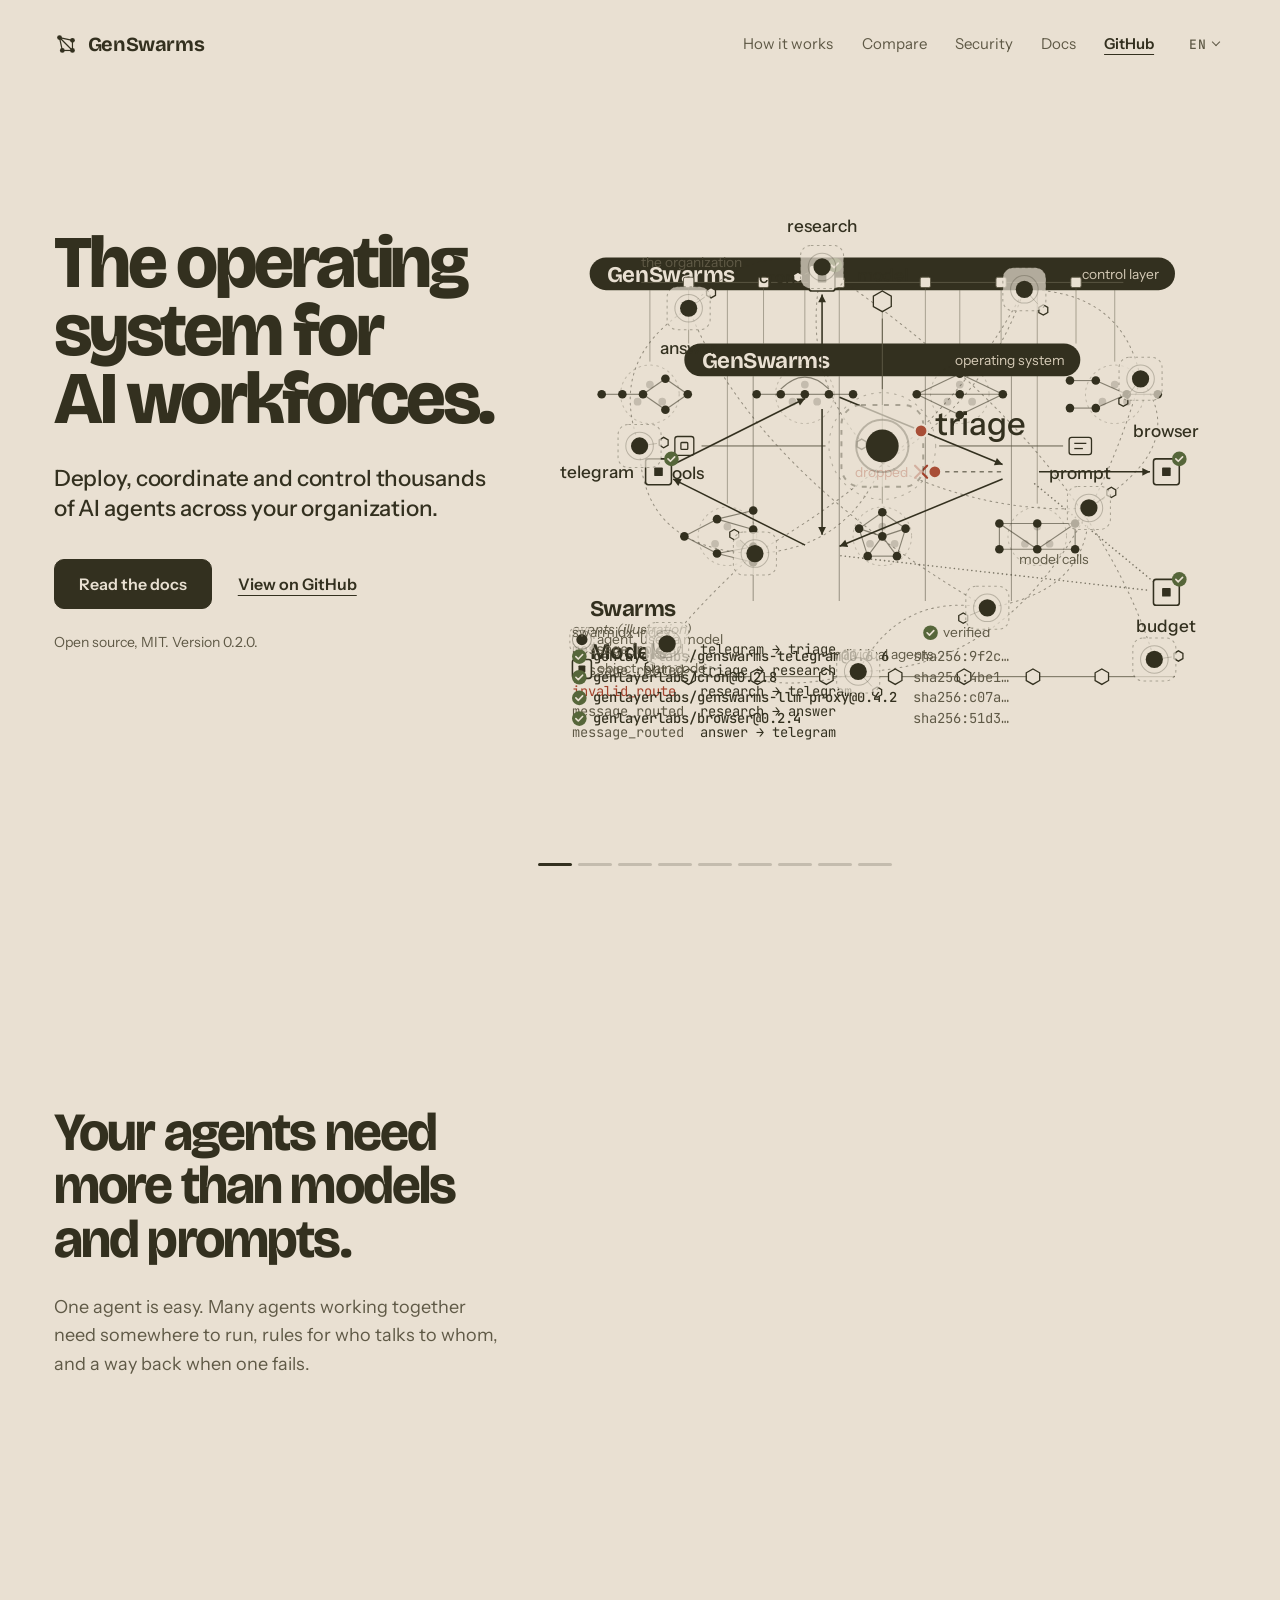
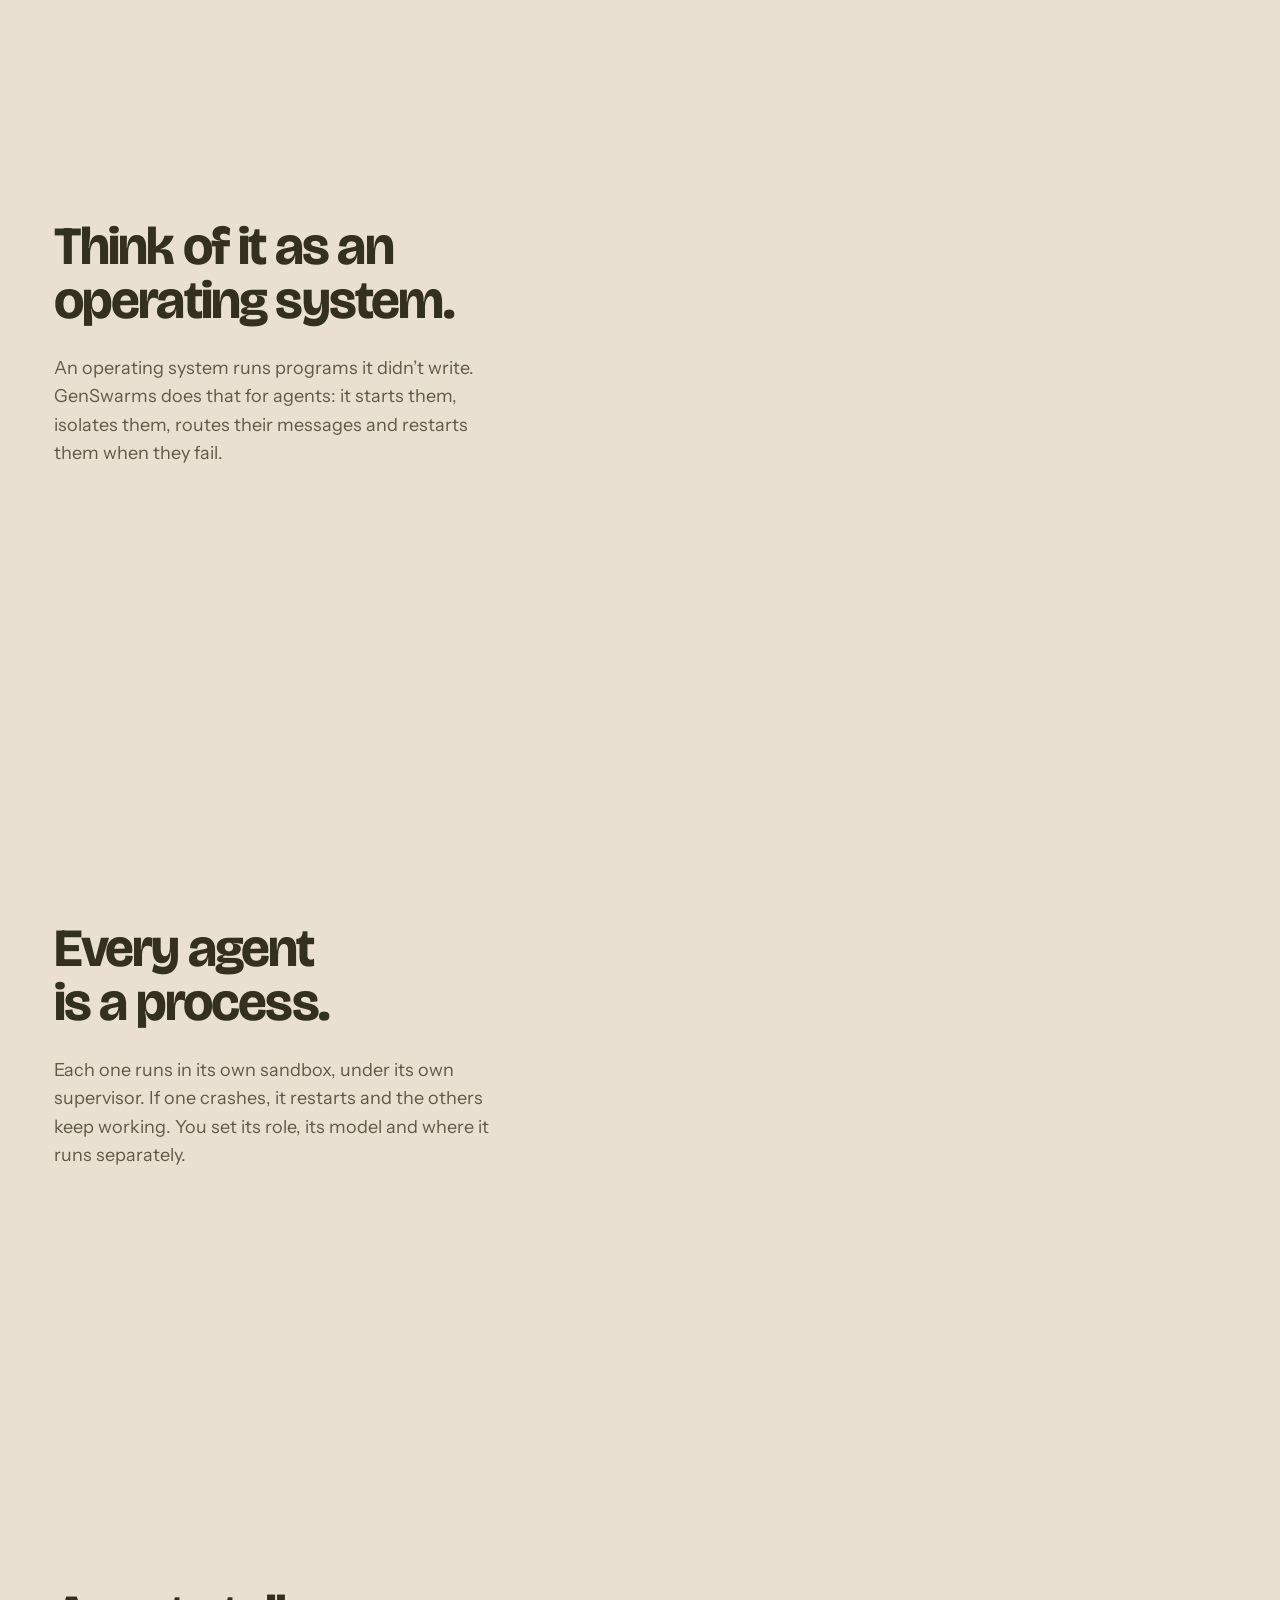
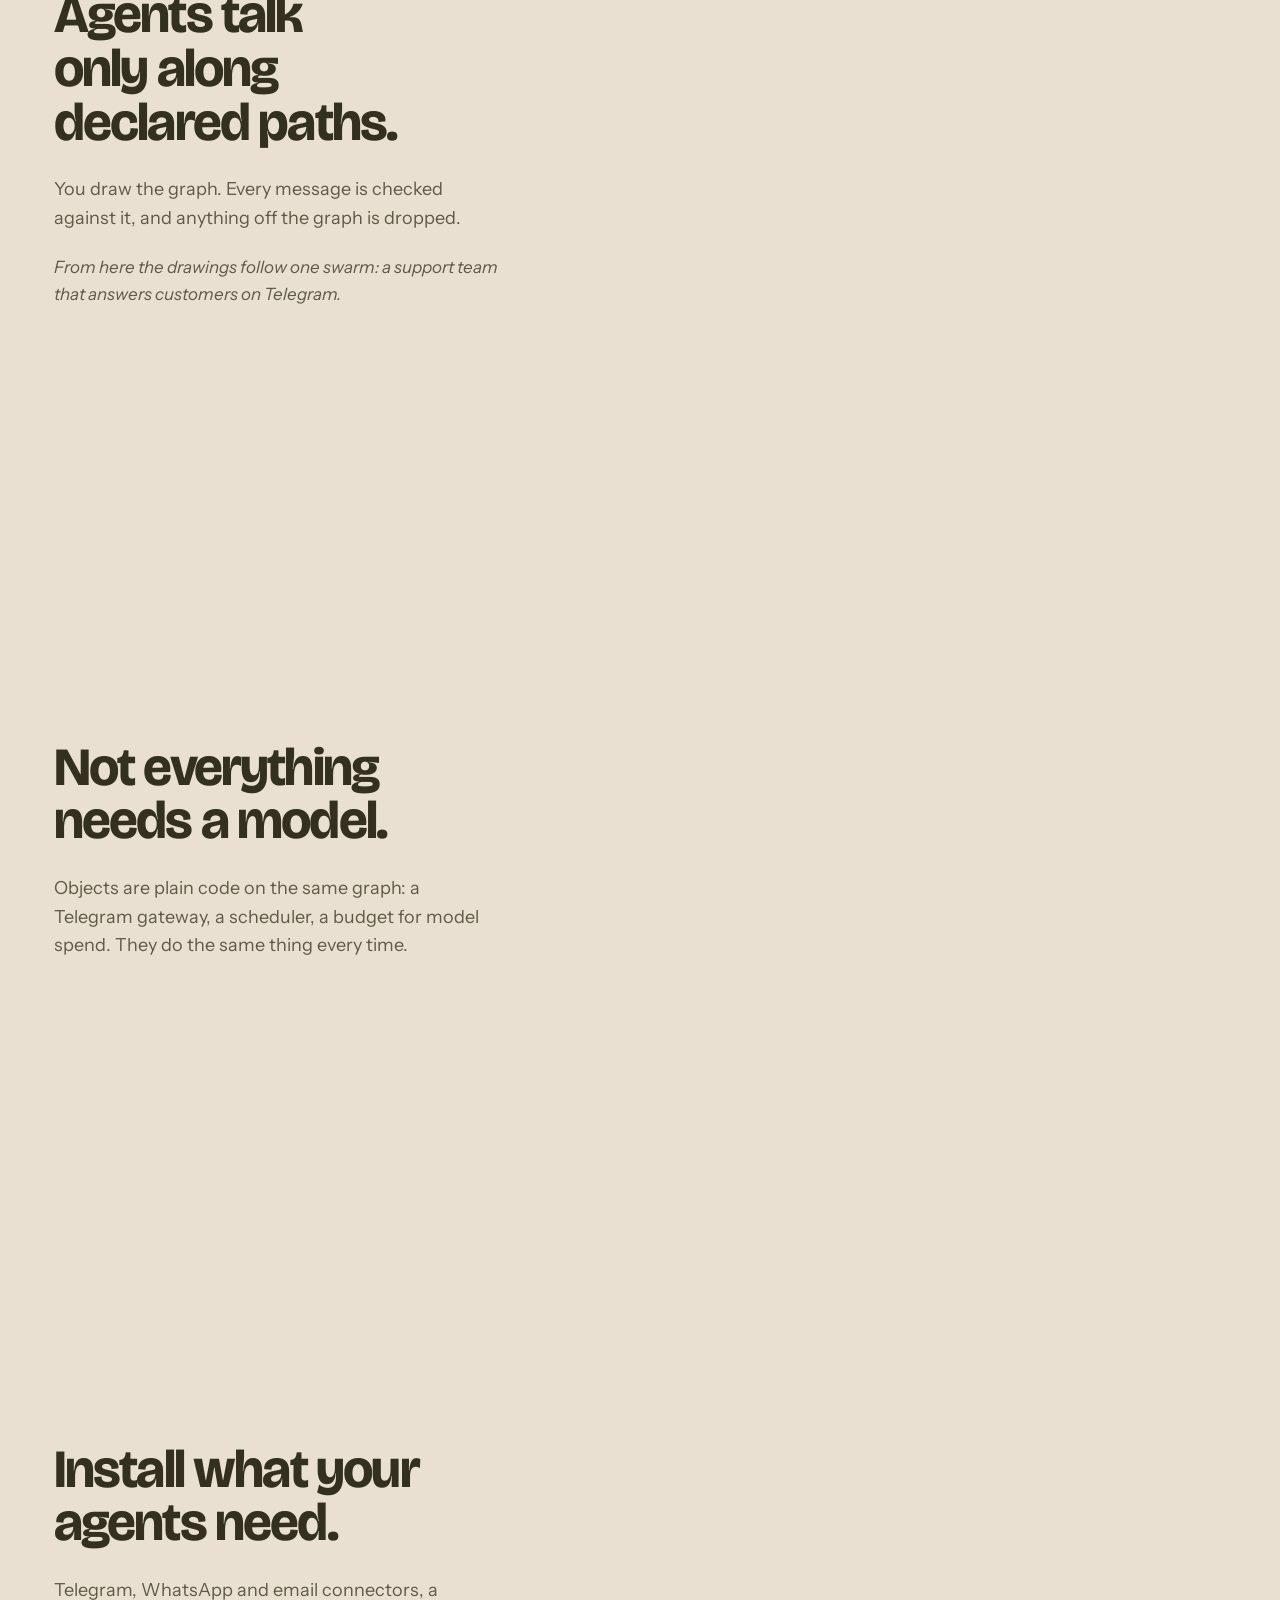
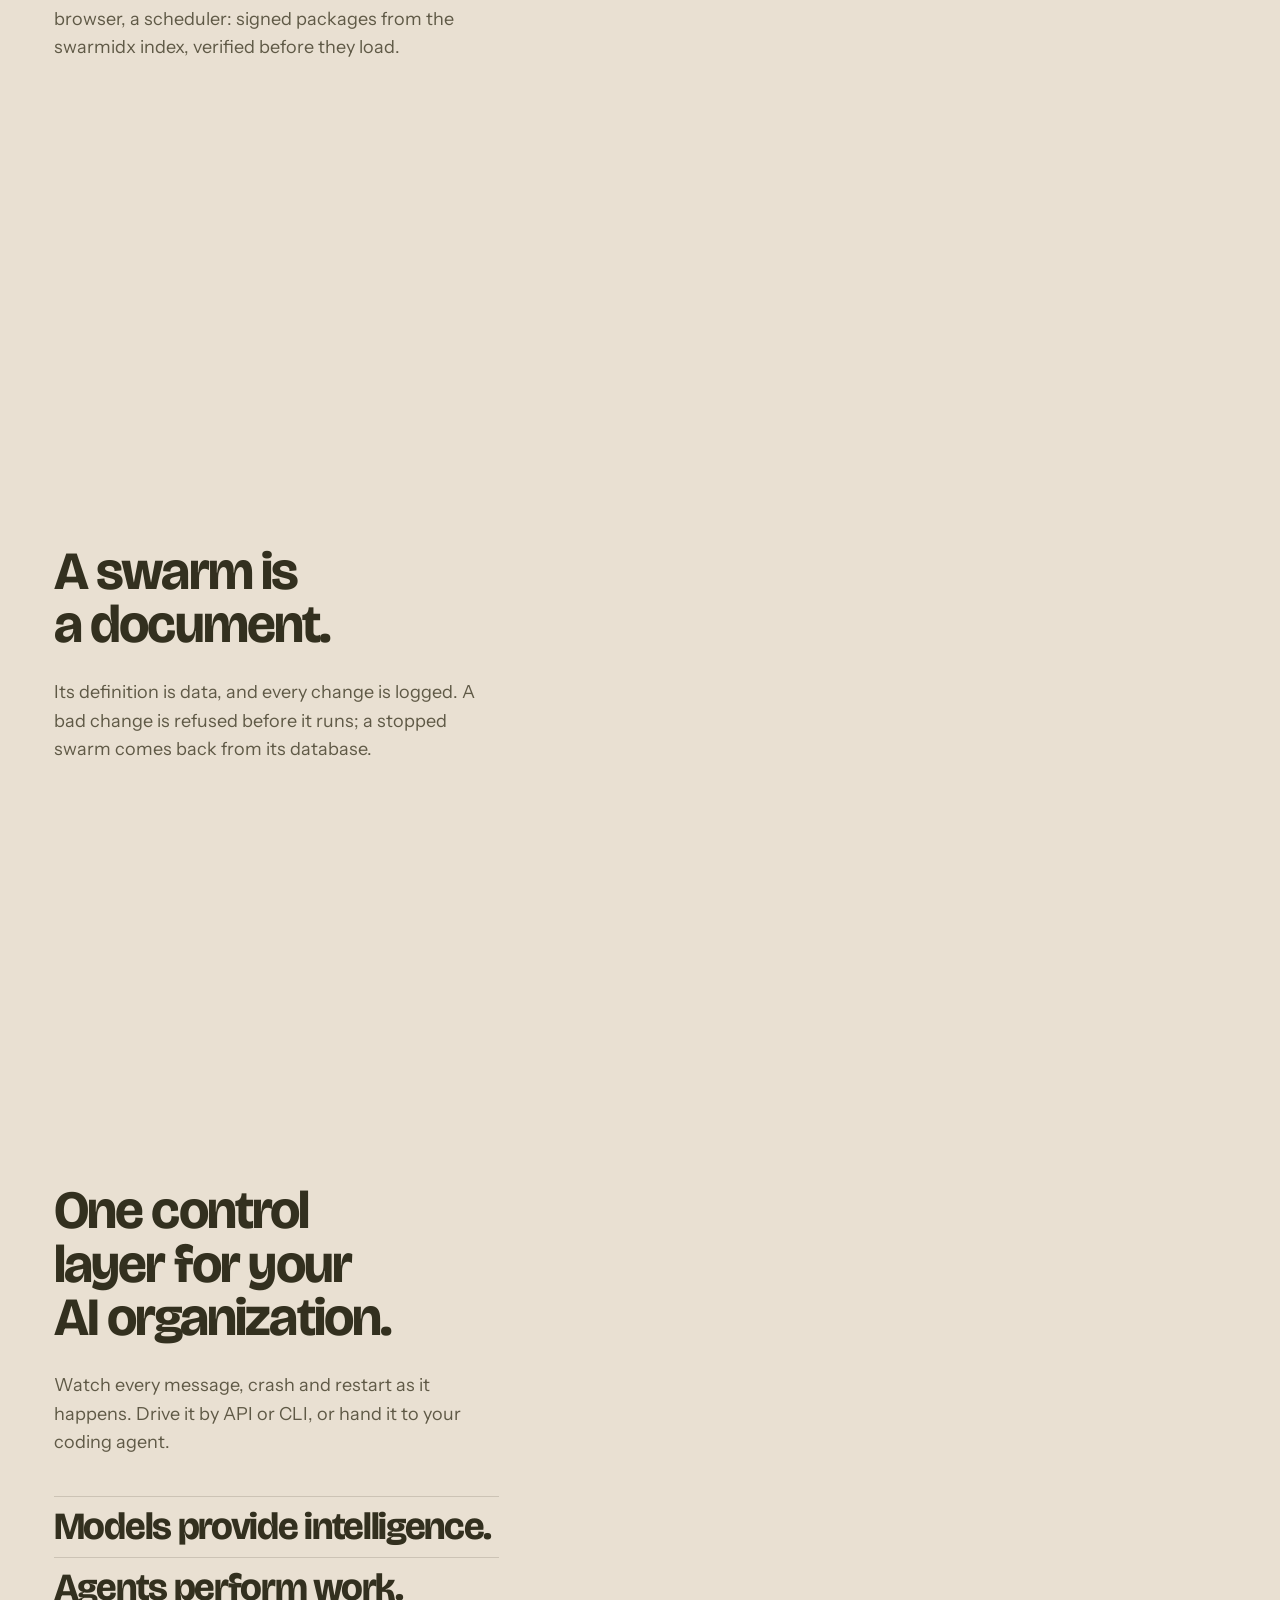
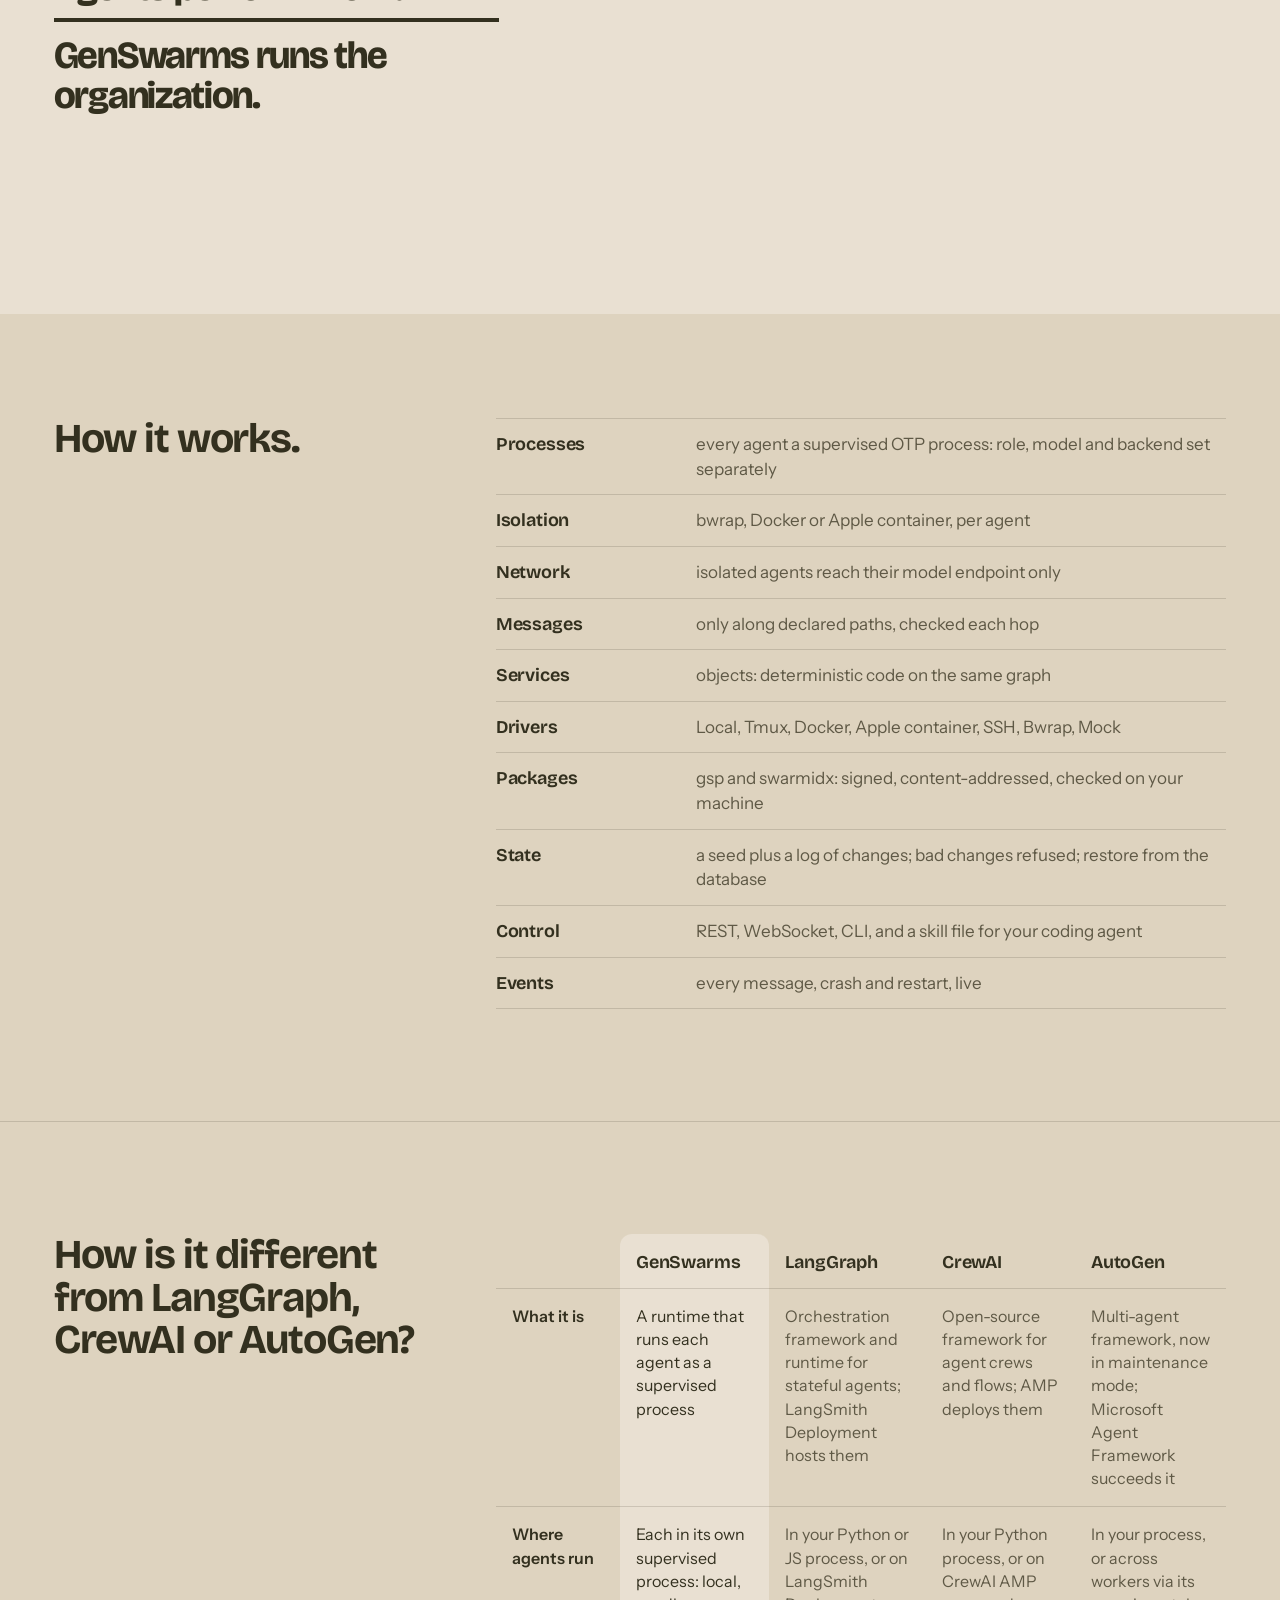
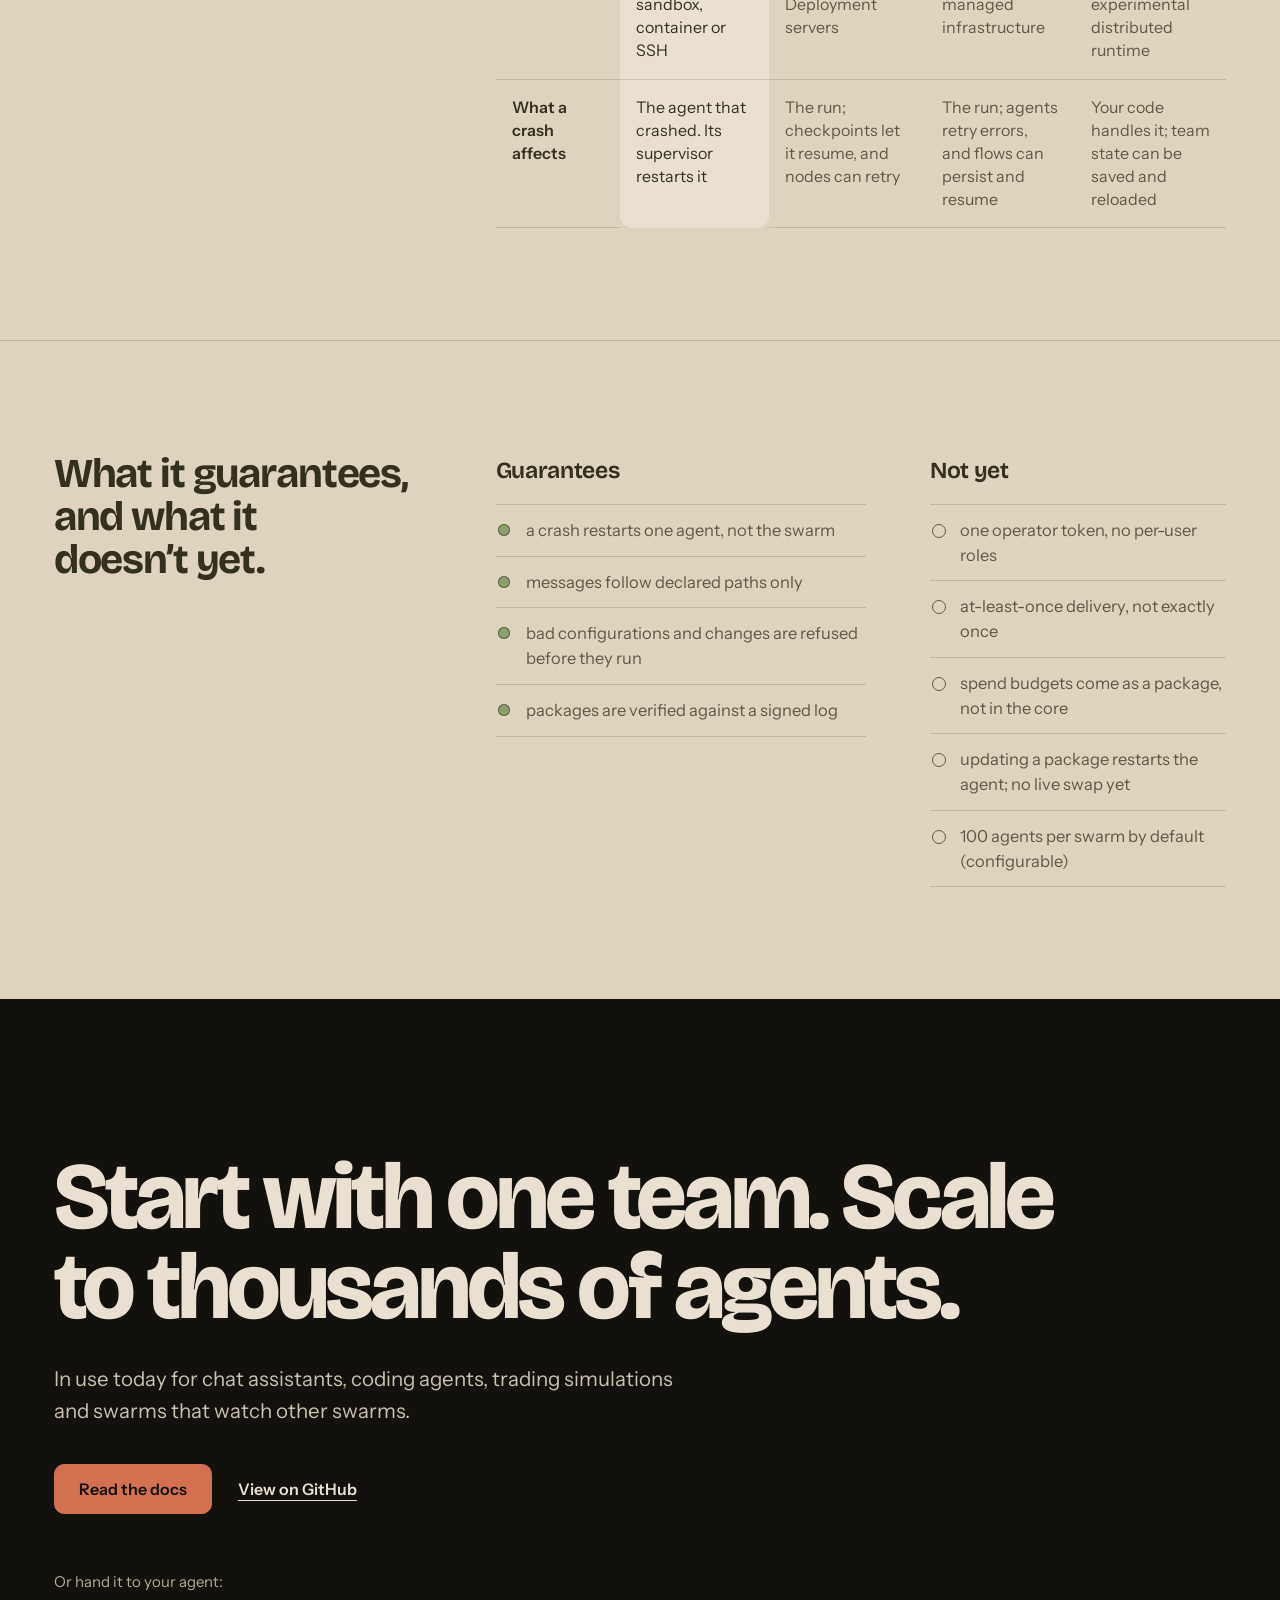
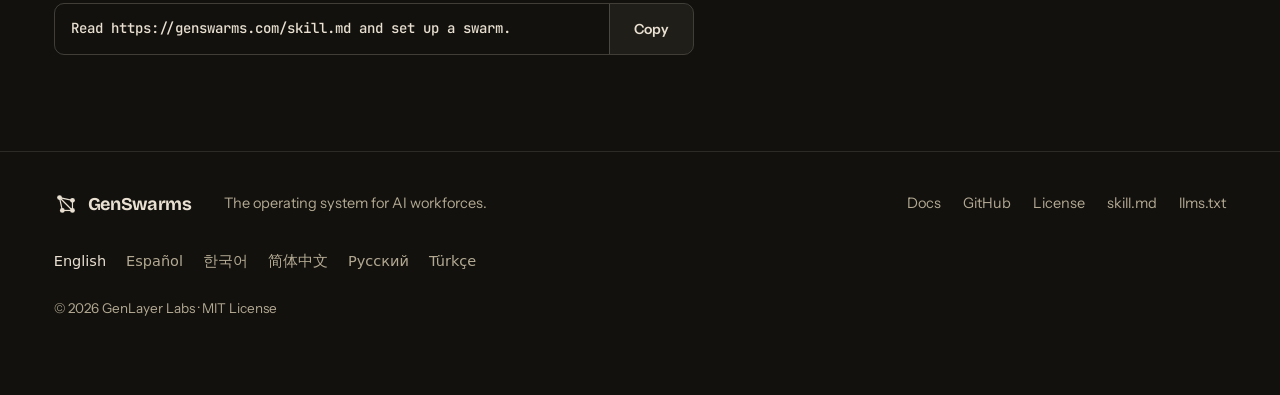
==== website/index.html @ ed3d5033 "site: landing page in Spanish, Korean, Chinese, Russian and Turkish Five translations built from the" ====
<!doctype html>
<html lang="en">
<head>
<meta charset="utf-8">
<meta name="viewport" content="width=device-width, initial-scale=1">
<title>GenSwarms: the operating system for AI workforces</title>
<meta name="description" content="GenSwarms runs AI agents as separate, supervised processes on declared message paths, with an API and a live event stream. Open source, MIT.">
<link rel="canonical" href="https://genswarms.com/">
<link rel="alternate" hreflang="en" href="https://genswarms.com/">
<link rel="alternate" hreflang="es" href="https://genswarms.com/es/">
<link rel="alternate" hreflang="ko" href="https://genswarms.com/ko/">
<link rel="alternate" hreflang="zh-Hans" href="https://genswarms.com/zh/">
<link rel="alternate" hreflang="ru" href="https://genswarms.com/ru/">
<link rel="alternate" hreflang="tr" href="https://genswarms.com/tr/">
<link rel="alternate" hreflang="x-default" href="https://genswarms.com/">
<meta http-equiv="content-language" content="en">
<meta property="og:type" content="website"><meta property="og:locale" content="en_US">
<meta property="og:title" content="GenSwarms: the operating system for AI workforces">
<meta property="og:description" content="Deploy, coordinate and control AI agents as separate, supervised processes.">
<meta property="og:url" content="https://genswarms.com/"><meta property="og:image" content="https://genswarms.com/og-image.png">
<meta name="twitter:card" content="summary_large_image">
<link rel="icon" href="/favicon.svg" type="image/svg+xml"><link rel="icon" href="/favicon-32.png" sizes="32x32"><link rel="apple-touch-icon" href="/apple-touch-icon.png">
<script type="application/ld+json">{"@context":"https://schema.org","@type":"SoftwareApplication","name":"GenSwarms","applicationCategory":"DeveloperApplication","operatingSystem":"Linux, macOS","softwareVersion":"0.2.0","license":"https://opensource.org/licenses/MIT","url":"https://genswarms.com/","codeRepository":"https://github.com/genlayerlabs/genswarms","description":"The operating system for AI workforces: runs AI agents as separate, supervised processes on declared message paths, with a REST + WebSocket API and a live event stream.","inLanguage":"en","offers":{"@type":"Offer","price":"0","priceCurrency":"USD"},"author":{"@type":"Organization","name":"GenLayer Labs"}}</script>
<link rel="preconnect" href="https://fonts.googleapis.com">
<link rel="preconnect" href="https://fonts.gstatic.com" crossorigin>
<link href="https://fonts.googleapis.com/css2?family=Bricolage+Grotesque:opsz,wght@12..96,400..800&family=Instrument+Sans:ital,wght@0,400;0,500;0,600;1,400&family=JetBrains+Mono:wght@400;500&display=swap" rel="stylesheet">
<script>if(matchMedia('(min-width: 1000px) and (min-height: 600px)').matches&&!matchMedia('(prefers-reduced-motion: reduce)').matches)document.documentElement.classList.add('cine')</script>
<style>
:root{--sand:#E9E0D2;--sand-2:#DED3BF;--sand-3:#d3c7b0;--ink:#33301f;--ink-2:#5f5946;--line:rgba(51,48,31,.16);--clay:#A84E36;--clay-l:#D2704F;--clay-d:#96432e;--night:#12110d;--sage:#8fa06f;--sage-d:#56663a;--crash:#E0664A;--crash-d:#a2412b;--fd:'Bricolage Grotesque',ui-sans-serif,system-ui,sans-serif;--ft:'Instrument Sans',ui-sans-serif,system-ui,sans-serif;--fm:'JetBrains Mono',ui-monospace,Menlo,monospace;--g:clamp(16px,4.2vw,64px);--ease:cubic-bezier(.65,0,.25,1)}*{box-sizing:border-box}html{-webkit-text-size-adjust:100%;scroll-behavior:smooth;scroll-padding-top:88px}@media (prefers-reduced-motion:reduce){html{scroll-behavior:auto}}body{margin:0;background:var(--sand);color:var(--ink);font:400 18px/1.58 var(--ft);-webkit-font-smoothing:antialiased;text-rendering:optimizeLegibility;overflow-x:hidden}a{color:inherit}:focus-visible{outline:2px solid var(--clay);outline-offset:3px;border-radius:4px}code{font:500 .86em/1 var(--fm);background:var(--sand-2);padding:.18em .4em;border-radius:4px;color:var(--ink);white-space:nowrap}.sr{position:absolute;width:1px;height:1px;overflow:hidden;clip:rect(0 0 0 0);white-space:nowrap}.skip{position:absolute;left:16px;top:-60px;background:var(--ink);color:var(--sand);padding:10px 14px;border-radius:8px;z-index:100}.skip:focus{top:12px}.cine .step :focus-visible{scroll-margin-top:96px}.top{position:absolute;inset:0 0 auto 0;z-index:10;display:flex;align-items:center;justify-content:space-between;gap:24px;padding:22px var(--g)}.brand{display:inline-flex;align-items:center;min-height:44px;gap:10px;font:700 20px/1 var(--fd);letter-spacing:-.02em;text-decoration:none;color:var(--ink)}.mark{width:24px;height:24px;flex:none}.top nav{display:flex;align-items:center;gap:clamp(14px,2.2vw,30px);font-size:15px}.top nav a{display:inline-flex;align-items:center;min-height:44px;text-decoration:none;color:var(--ink-2)}.top nav a:hover{color:var(--ink)}.top nav .gh{color:var(--ink);font-weight:600;text-decoration:underline;text-decoration-thickness:1px;text-underline-offset:5px}.top nav .gh:hover{text-decoration-thickness:2px}@media (max-width:719px){.top nav a:not(.gh):not([href="/docs/"]){display:none}}.ctas{display:flex;flex-wrap:wrap;align-items:center;gap:12px 22px;margin:36px 0 0}.btn{display:inline-flex;align-items:center;justify-content:center;min-height:50px;padding:0 24px;border-radius:10px;font:600 16px/1 var(--ft);text-decoration:none;transition:background .2s,color .2s,border-color .2s}.btn-primary{background:var(--ink);color:var(--sand);border:1px solid var(--ink)}.btn-primary:hover{background:var(--clay);border-color:var(--clay)}.btn-ghost{border:0;text-decoration:underline;text-decoration-thickness:1px;text-underline-offset:5px;padding:0 4px;color:var(--ink)}.btn-ghost:hover{text-decoration-thickness:2px}.story{position:relative}.steps{padding:0 var(--g)}.step{padding:56px 0;border-top:1px solid var(--line)}.step-hero{border-top:0;padding-top:120px}.copy{max-width:38rem}.copy p{color:var(--ink-2);margin:0 0 18px;max-width:34em}h1,h2,h3{font-family:var(--fd);color:var(--ink);margin:0;text-wrap:balance}h1{font-weight:780;font-size:clamp(44px,13.2vw,64px);line-height:.92;letter-spacing:-.042em;margin-bottom:30px;font-variation-settings:"opsz" 96}.step h2{font-weight:730;font-size:clamp(34px,9.4vw,52px);line-height:.98;letter-spacing:-.034em;margin-bottom:26px;font-variation-settings:"opsz" 96}.copy .lead{font:500 clamp(21px,1.75vw,25px)/1.34 var(--ft);color:var(--ink);letter-spacing:-.006em}.copy .ex{font-style:italic;font-size:17px;color:var(--ink-2);margin-top:22px}.copy .meta{font-size:14px;margin-top:22px}.copy .triad{margin-top:40px;max-width:none}.triad span{display:block;font:740 clamp(30px,7.6vw,54px)/1.04 var(--fd);letter-spacing:-.034em;color:var(--ink);font-variation-settings:"opsz" 96;padding:10px 0;border-top:1px solid var(--line)}.triad span:last-child{border-top:4px solid var(--ink);padding-top:14px}.still{margin:28px 0 0;padding:0}.still .sys.L{display:none}.still .sys.P{max-width:520px;margin:0 auto}.fig-note{font-size:13px;line-height:1.45;color:var(--ink-2);margin-top:10px}.stage-col{display:none}@media (min-width:760px){.still{margin:40px 0 0}.still .sys.L{display:block;max-width:900px}.still .sys.P{display:none}}@media (min-width:1000px){.step{padding:96px 0}.step-hero{padding-top:150px}h1{font-size:clamp(50px,5.5vw,104px)}.step h2{font-size:clamp(40px,4.2vw,64px);line-height:1}.triad span{font-size:clamp(30px,3vw,46px)}}@media (min-width:1280px){.step{display:grid;grid-template-columns:minmax(0,4.5fr) minmax(0,7.5fr);gap:4vw;align-items:center}.still{margin:0}h1{font-size:clamp(50px,5.8vw,104px)}}@media (min-width:1000px){.cine .story{display:grid;grid-template-columns:minmax(0,1fr) min(58vw,880px)}.cine .steps{grid-column:1;grid-row:1;padding-right:3vw}.cine .step{display:flex;flex-direction:column;justify-content:center;min-height:78vh;padding:12vh 0;border-top:0}.cine .step-hero{min-height:100vh;padding-top:max(12vh,104px)}.cine .step:last-child{min-height:100vh}.cine .still{display:none}.cine .stage-col{display:block;grid-column:2;grid-row:1}}@media (min-width:1000px) and (max-width:1279px){.cine .story{grid-template-columns:minmax(0,1fr) 60vw}.cine h1{font-size:5.3vw}.cine .stage{padding-right:24px}}@media (min-width:1000px) and (max-width:1279px),(min-width:1000px) and (max-height:799px){.L.live .ts,.L.live .log{font-size:18.5px}}@media (min-width:1000px) and (max-height:799px){.stage{padding-top:12px;padding-bottom:12px}.stage-cap{margin-top:6px}}.stage{position:sticky;top:0;height:100vh;display:flex;flex-direction:column;justify-content:center;padding:24px var(--g) 24px 0}.stage-fig{margin:0;flex:1;min-height:0;display:flex;flex-direction:column;justify-content:center}.stage .sys{width:100%;height:min(78vh,720px)}.stage-cap{min-height:1.45em;padding-left:2px}.stage-cap span{display:none}.live[data-s="4"]~.stage-cap [data-at="4"],.live[data-s="5"]~.stage-cap [data-at="5"],.live[data-s="6"]~.stage-cap [data-at="6"],.live[data-s="7"]~.stage-cap [data-at="7"]{display:inline}.rail{list-style:none;display:flex;gap:6px;margin:6px 0 0;padding:0}.rail button{appearance:none;border:0;background:none;padding:10px 0;width:34px;cursor:pointer;display:block}.rail button::before{content:"";display:block;height:3px;border-radius:2px;background:rgba(51,48,31,.2);transition:background .3s}.rail button:hover::before{background:rgba(51,48,31,.5)}.rail button[aria-current]::before{background:var(--ink)}.sys{display:block;width:100%;height:auto;overflow:visible}.sys text{font-family:var(--ft);fill:var(--ink-2)}.sys .t{fill:var(--ink);font-weight:500}.sys .tb{font-family:var(--fd);font-weight:700;fill:var(--ink);letter-spacing:-.02em}.sys .log{font-family:var(--fm);fill:var(--ink);white-space:pre}.sys .logcap{font-style:italic}.sys .k-message_routed,.sys .k-dg{fill:var(--ink-2)}.sys .k-invalid_route,.sys .k-no{fill:var(--crash-d)}.sys .k-hd,.sys .k-pkg{fill:var(--ink);font-weight:500}.sys .st{fill:var(--ink)}.fx{opacity:0}.org-ghost{fill:none;stroke:var(--ink);stroke-opacity:.22;stroke-width:1.2;stroke-dasharray:2 5;stroke-linecap:round}.org-ghost-m{stroke:var(--ink);stroke-opacity:.2;stroke-width:9;stroke-linecap:round}.P .org-ghost-m{stroke-width:7}.ag .core{fill:var(--ink)}.ag .ring{fill:none;stroke:var(--ink);stroke-opacity:.26;stroke-width:1.2}.ag .bnd,.lg-b{fill:rgba(233,224,210,.7);stroke:var(--ink);stroke-opacity:.35;stroke-width:1.2;stroke-dasharray:3 4}.wire{fill:none;stroke:var(--ink);stroke-opacity:.45;stroke-width:1.2;stroke-dasharray:2 5;stroke-linecap:round}.orgline{stroke:var(--ink-2);stroke-width:1}.dept{fill:var(--sand);stroke:var(--ink-2);stroke-width:1.1}.drop{stroke:var(--ink-2);stroke-width:1;stroke-opacity:.55}.layer{fill:var(--ink)}.sys .tb.bandl{fill:var(--sand)}.sys .ts.bandr{fill:#d5cab6}.dia-in{fill:none;stroke:var(--sand);stroke-width:1.5}.col{stroke:var(--ink);stroke-width:1.3;stroke-opacity:.4}.lead{stroke:var(--ink-2);stroke-width:1}.halo{fill:none;stroke:var(--ink);stroke-opacity:.3;stroke-width:1.2;stroke-dasharray:2 7;stroke-linecap:round}.sat{stroke:var(--ink-2);stroke-width:1.1}.glyph,.hex{fill:var(--sand);stroke:var(--ink);stroke-width:1.5}.e{stroke:var(--ink);stroke-width:1.8}.e-h{fill:var(--ink)}.burst{fill:none;stroke:var(--crash);stroke-width:2;stroke-dasharray:4 4;transform-box:fill-box;transform-origin:center}.restart{fill:none;stroke:var(--sage);stroke-width:3;transform-box:fill-box;transform-origin:center}.tok circle{fill:var(--clay);stroke:var(--sand);stroke-width:2.5}.ce{stroke:var(--ink);stroke-width:1.3;stroke-opacity:.55;fill:none}.cn{fill:var(--ink)}.ob{fill:var(--sand);stroke:var(--ink);stroke-width:1.8}.ob-c{fill:var(--ink)}.lg-r{fill:none;stroke:var(--ink);stroke-opacity:.4;stroke-width:1.2}.lg-c{fill:var(--ink)}.mc{stroke:var(--ink);stroke-opacity:.6;stroke-width:1.8;stroke-dasharray:.1 5;stroke-linecap:round}.edrop{stroke:var(--ink);stroke-opacity:.6;stroke-width:1.6;stroke-dasharray:5 5}.xm{fill:none;stroke:var(--crash-d);stroke-width:2.6;stroke-linecap:round}.sys .xl{fill:var(--crash-d)}.okb{fill:var(--sage-d)}.nob{fill:var(--crash-d)}.okc{fill:none;stroke:var(--sand);stroke-width:1.9;stroke-linecap:round;stroke-linejoin:round}.doc{fill:var(--sand);stroke:var(--ink);stroke-opacity:.45;stroke-width:1.3}.doc-f{fill:none;stroke:var(--ink);stroke-opacity:.45;stroke-width:1.3}.db{fill:var(--sand);stroke:var(--ink);stroke-width:1.4}.mline{stroke:var(--ink-2);stroke-width:1}.P .e,.P .ce{stroke-width:1.5}.live .world{transform-origin:0 0}.live .cam{transform-box:view-box}@media (prefers-reduced-motion:no-preference){.live .fx{transition:opacity .5s ease}.live .ag{transition:transform 1s cubic-bezier(.22,1,.36,1) calc(var(--i) * 30ms),opacity .5s ease}.live .world{transition:transform 1.2s var(--ease),opacity .7s ease .25s}.live .cam{transition:transform 1.2s var(--ease)}.live[data-s="0"] .halo{animation:spin 60s linear infinite;transform-box:fill-box;transform-origin:center}@keyframes spin{to{transform:rotate(360deg)}}.sys[data-s="3"] .a10 .core{animation:crashCore 7.2s infinite}.sys[data-s="3"] .burst{animation:burst 7.2s infinite}.sys[data-s="3"] .restart{animation:restart 7.2s infinite}.sys[data-s="3"] .st{animation:status 7.2s infinite}@keyframes crashCore{0%,33%{fill:var(--ink)}35%,56%{fill:var(--crash)}62%{fill:var(--sage)}72%,100%{fill:var(--ink)}}@keyframes burst{0%,33%{opacity:0;transform:scale(.6)}36%{opacity:1;transform:scale(1)}56%{opacity:.9;transform:scale(1.15)}64%,100%{opacity:0;transform:scale(1.5)}}@keyframes restart{0%,56%{opacity:0;transform:scale(1.5)}64%{opacity:1;transform:scale(1)}100%{opacity:1;transform:scale(1)}}@keyframes status{0%,34%{opacity:0}40%,100%{opacity:1}}}.proof{background:var(--sand-2)}.band{display:grid;gap:34px;max-width:1400px;margin:0 auto;padding:88px var(--g);border-top:1px solid var(--line)}.band:first-child{border-top:0;padding-top:104px}.band-head h2{font-weight:700;font-size:clamp(30px,6.6vw,46px);line-height:1.04;letter-spacing:-.028em;margin-bottom:16px}@media (min-width:1000px){.band{grid-template-columns:minmax(0,4fr) minmax(0,8fr);gap:6vw;padding-top:112px;padding-bottom:112px}.band-head{position:sticky;top:48px;align-self:start}.band-head h2{font-size:clamp(34px,3.2vw,46px)}}.spec{margin:0;border-bottom:1px solid var(--line)}.spec div{display:grid;gap:2px;padding:13px 0;border-top:1px solid var(--line)}.spec dt{font:650 18px/1.3 var(--fd);letter-spacing:-.01em;color:var(--ink)}.spec dd{margin:0;color:var(--ink-2);font-size:17px;line-height:1.45}@media (min-width:640px){.spec div{grid-template-columns:minmax(120px,1fr) minmax(0,3fr);gap:24px;align-items:baseline}}.cmp-wrap{min-width:0}.cmp{width:100%;border-collapse:collapse;font-size:16px;line-height:1.45}.cmp th,.cmp td{text-align:left;vertical-align:top;padding:16px 16px;border-top:1px solid var(--line)}.cmp thead th{border-top:0;font:650 18px/1.2 var(--fd);letter-spacing:-.01em;color:var(--ink);padding-top:18px;padding-bottom:14px}.cmp tbody th{font-weight:600;color:var(--ink);width:17%}.cmp td{color:var(--ink-2)}.cmp .gs{background:var(--sand);color:var(--ink)}.cmp thead .gs{border-radius:12px 12px 0 0}.cmp tbody tr:last-child .gs{border-radius:0 0 12px 12px}.cmp tbody tr:last-child th,.cmp tbody tr:last-child td{border-bottom:1px solid var(--line)}.cmp tbody tr:last-child td.gs{border-bottom-color:transparent}@media (max-width:759px){.cmp,.cmp tbody,.cmp tr,.cmp th,.cmp td{display:block;width:auto}.cmp thead{position:absolute;width:1px;height:1px;overflow:hidden;clip:rect(0 0 0 0)}.cmp tr{padding:22px 0 8px;border-top:1px solid var(--line)}.cmp tbody tr:last-child{border-bottom:1px solid var(--line)}.cmp tbody th{border:0;padding:0 0 12px;font:650 20px/1.2 var(--fd);width:auto}.cmp td{border:0;padding:8px 0;display:grid;grid-template-columns:96px 1fr;gap:12px}.cmp td::before{content:attr(data-l);font-weight:600;color:var(--ink);font-size:14.5px}.cmp td.gs{border-radius:10px!important;padding:12px 12px;margin:0 -12px 6px}.cmp tbody tr:last-child th,.cmp tbody tr:last-child td{border-bottom:0}}.sec-cols{display:grid;gap:40px}@media (min-width:760px){.sec-cols{grid-template-columns:1.25fr 1fr;gap:5vw}}.sec-col h3{font-weight:650;font-size:23px;letter-spacing:-.015em;margin-bottom:14px}.sec-col ul{list-style:none;margin:0;padding:0;border-bottom:1px solid var(--line)}.sec-col li{position:relative;padding:13px 0 13px 30px;border-top:1px solid var(--line);color:var(--ink-2);font-size:16.5px;line-height:1.5}.sec-col li::before{content:"";position:absolute;left:2px;top:19px;width:12px;height:12px;border-radius:50%}.yes li::before{background:var(--sage);box-shadow:inset 0 0 0 1px var(--sage-d)}.not li::before{border:1.5px solid var(--ink-2)}.sec-col code{background:var(--sand)}.close{background:var(--night);color:var(--sand)}.close-in{max-width:1400px;margin:0 auto;padding:clamp(88px,12vw,160px) var(--g) 96px}.close h2{color:var(--sand);font-weight:760;font-size:clamp(40px,7.4vw,104px);line-height:.95;letter-spacing:-.04em;max-width:12em;font-variation-settings:"opsz" 96}.close p{color:#cbc1ae;font-size:clamp(18px,1.6vw,21px);max-width:32em;margin:30px 0 0}.close .btn-primary{background:var(--clay-l);border-color:var(--clay-l);color:var(--night)}.close .btn-primary:hover{background:var(--sand);border-color:var(--sand)}.close .btn-ghost{color:var(--sand)}.close :focus-visible,.foot :focus-visible{outline-color:var(--clay-l)}.handoff{margin-top:56px;max-width:640px}.handoff p{font-size:15px;margin:0 0 10px;color:#b3a993}.prompt{display:flex;align-items:stretch;border:1px solid rgba(233,224,210,.22);border-radius:10px;overflow:hidden}.prompt code{flex:1;min-width:0;background:none;color:var(--sand);font-size:14px;line-height:1.55;padding:14px 16px;white-space:normal;overflow-wrap:anywhere}.prompt button{appearance:none;border:0;border-left:1px solid rgba(233,224,210,.22);background:rgba(233,224,210,.06);color:var(--sand);font:600 14px/1 var(--ft);padding:0 18px;cursor:pointer;min-width:84px}.prompt button:hover{background:rgba(233,224,210,.14)}.foot{background:var(--night);color:#b3a993;border-top:1px solid rgba(233,224,210,.12)}.foot-in{max-width:1400px;margin:0 auto;padding:30px var(--g) 76px;display:flex;flex-wrap:wrap;align-items:center;gap:14px 32px;font-size:14.5px}.foot .brand{color:var(--sand);font-size:18px}.foot p{margin:0;flex:1;min-width:220px}.foot nav{display:flex;flex-wrap:wrap;gap:0 22px}.foot .legal{flex-basis:100%;font-size:13.5px}.foot nav a{display:inline-flex;align-items:center;min-height:44px;text-decoration:none}.foot nav a:hover{color:var(--sand)}
.live[data-s="0"] .cam{transform:translateY(49px)}.live[data-s="1"] .cam{transform:translateY(-10px)}.live[data-s="2"] .cam{transform:translateY(0px)}.live[data-s="3"] .cam{transform:translateY(0px)}.live[data-s="4"] .cam{transform:translateY(-103px)}.live[data-s="5"] .cam{transform:translateY(-5px)}.live[data-s="6"] .cam{transform:translateY(-45px)}.live[data-s="7"] .cam{transform:translateY(57.5px)}.live[data-s="8"] .cam{transform:translateY(-10px)}.sys[data-s="0"] .v0{opacity:1;visibility:visible}.sys[data-s="1"] .v1{opacity:1;visibility:visible}.sys[data-s="2"] .v2{opacity:1;visibility:visible}.sys[data-s="3"] .v3{opacity:1;visibility:visible}.sys[data-s="4"] .v4{opacity:1;visibility:visible}.sys[data-s="5"] .v5{opacity:1;visibility:visible}.sys[data-s="6"] .v6{opacity:1;visibility:visible}.sys[data-s="7"] .v7{opacity:1;visibility:visible}.sys[data-s="8"] .v8{opacity:1;visibility:visible}.live[data-s="0"] .v0:not(.ag),.live[data-s="1"] .v1:not(.ag),.live[data-s="2"] .v2:not(.ag),.live[data-s="3"] .v3:not(.ag),.live[data-s="4"] .v4:not(.ag),.live[data-s="5"] .v5:not(.ag),.live[data-s="6"] .v6:not(.ag),.live[data-s="7"] .v7:not(.ag),.live[data-s="8"] .v8:not(.ag){transition-delay:.35s}.L[data-s="0"] .a0{transform:translate(400px,300px) scale(1.9)}.L[data-s="0"] .a1,.L[data-s="0"] .a2,.L[data-s="0"] .a3,.L[data-s="0"] .a4,.L[data-s="0"] .a5,.L[data-s="0"] .a6,.L[data-s="0"] .a7,.L[data-s="0"] .a8,.L[data-s="0"] .a9,.L[data-s="0"] .a10,.L[data-s="0"] .a11{transform:translate(400px,300px) scale(0.3)}.L[data-s="1"] .a0{transform:translate(400px,320px)}.L[data-s="1"] .a1{transform:translate(175px,140px)}.L[data-s="1"] .a2{transform:translate(330px,92px)}.L[data-s="1"] .a3{transform:translate(565px,118px)}.L[data-s="1"] .a4{transform:translate(700px,222px)}.L[data-s="1"] .a5{transform:translate(118px,300px)}.L[data-s="1"] .a6{transform:translate(252px,425px)}.L[data-s="1"] .a7{transform:translate(640px,372px)}.L[data-s="1"] .a8{transform:translate(522px,488px)}.L[data-s="1"] .a9{transform:translate(372px,562px)}.L[data-s="1"] .a10{transform:translate(150px,530px)}.L[data-s="1"] .a11{transform:translate(716px,548px)}.L[data-s="2"] .a0,.L[data-s="3"] .a0{transform:translate(250px,300px)}.L[data-s="2"] .a1,.L[data-s="3"] .a1{transform:translate(350px,300px)}.L[data-s="2"] .a2,.L[data-s="3"] .a2{transform:translate(450px,300px)}.L[data-s="2"] .a3,.L[data-s="3"] .a3,.L[data-s="4"] .a3,.L[data-s="5"] .a3,.L[data-s="6"] .a3,.L[data-s="7"] .a3,.L[data-s="8"] .a3{transform:translate(550px,300px)}.L[data-s="2"] .a4,.L[data-s="3"] .a4,.L[data-s="4"] .a4,.L[data-s="5"] .a4,.L[data-s="6"] .a4,.L[data-s="7"] .a4,.L[data-s="8"] .a4{transform:translate(250px,390px)}.L[data-s="2"] .a5,.L[data-s="3"] .a5,.L[data-s="4"] .a5,.L[data-s="5"] .a5,.L[data-s="6"] .a5,.L[data-s="7"] .a5,.L[data-s="8"] .a5{transform:translate(350px,390px)}.L[data-s="2"] .a6,.L[data-s="3"] .a6,.L[data-s="4"] .a6,.L[data-s="5"] .a6,.L[data-s="6"] .a6,.L[data-s="7"] .a6,.L[data-s="8"] .a6{transform:translate(450px,390px)}.L[data-s="2"] .a7,.L[data-s="3"] .a7,.L[data-s="4"] .a7,.L[data-s="5"] .a7,.L[data-s="6"] .a7,.L[data-s="7"] .a7,.L[data-s="8"] .a7{transform:translate(550px,390px)}.L[data-s="2"] .a8,.L[data-s="3"] .a8,.L[data-s="4"] .a8,.L[data-s="5"] .a8,.L[data-s="6"] .a8,.L[data-s="7"] .a8,.L[data-s="8"] .a8{transform:translate(250px,480px)}.L[data-s="2"] .a9,.L[data-s="3"] .a9,.L[data-s="4"] .a9,.L[data-s="5"] .a9,.L[data-s="6"] .a9,.L[data-s="7"] .a9,.L[data-s="8"] .a9{transform:translate(350px,480px)}.L[data-s="2"] .a10,.L[data-s="3"] .a10,.L[data-s="4"] .a10,.L[data-s="5"] .a10,.L[data-s="6"] .a10,.L[data-s="7"] .a10,.L[data-s="8"] .a10{transform:translate(450px,480px)}.L[data-s="2"] .a11,.L[data-s="3"] .a11,.L[data-s="4"] .a11,.L[data-s="5"] .a11,.L[data-s="6"] .a11,.L[data-s="7"] .a11,.L[data-s="8"] .a11{transform:translate(550px,480px)}.L[data-s="4"] .a0,.L[data-s="5"] .a0,.L[data-s="6"] .a0,.L[data-s="7"] .a0,.L[data-s="8"] .a0{transform:translate(330px,235px)}.L[data-s="4"] .a1,.L[data-s="5"] .a1,.L[data-s="6"] .a1,.L[data-s="7"] .a1,.L[data-s="8"] .a1{transform:translate(330px,425px)}.L[data-s="4"] .a2,.L[data-s="5"] .a2,.L[data-s="6"] .a2,.L[data-s="7"] .a2,.L[data-s="8"] .a2{transform:translate(560px,330px)}.L[data-s="7"] .world,.L[data-s="8"] .world{transform:translate(313px,272px) scale(0.2);opacity:0}.L .t{font-size:20px}.L .ts{font-size:16px}.L .tb{font-size:26px}.L .log{font-size:16px}.L[data-s="4"] .tok{transform:translate(445px,282.5px)}.L[data-s="5"] .tok{transform:translate(330px,330px)}.L[data-s="4"] .tok2{transform:translate(461px,330px)}.L[data-s="0"] .tok,.L[data-s="1"] .tok,.L[data-s="2"] .tok,.L[data-s="3"] .tok,.L[data-s="6"] .tok,.L[data-s="7"] .tok,.L[data-s="8"] .tok{transform:translate(330px,235px)}.L .tok2{transform:translate(560px,330px)}@media (prefers-reduced-motion:no-preference){@keyframes t4L{0%{transform:translate(140px,330px);opacity:0}4%{transform:translate(140px,330px);opacity:1}18%{transform:translate(330px,235px);opacity:1}34%{transform:translate(560px,330px);opacity:1}36%{transform:translate(560px,330px);opacity:1}54%{transform:translate(330px,425px);opacity:1}72%{transform:translate(140px,330px);opacity:1}78%{transform:translate(140px,330px);opacity:0}100%{transform:translate(140px,330px);opacity:0}}@keyframes x4L{0%{transform:translate(560px,330px);opacity:0}38%{transform:translate(560px,330px);opacity:0}40%{transform:translate(560px,330px);opacity:1}50%{transform:translate(461px,330px);opacity:1}64%{transform:translate(461px,330px);opacity:1}70%{transform:translate(461px,330px);opacity:0}100%{transform:translate(461px,330px);opacity:0}}@keyframes t5L{0%{transform:translate(140px,330px);opacity:0}4%{transform:translate(140px,330px);opacity:1}24%{transform:translate(330px,235px);opacity:1}46%{transform:translate(330px,425px);opacity:1}68%{transform:translate(140px,330px);opacity:1}74%{transform:translate(140px,330px);opacity:0}100%{transform:translate(140px,330px);opacity:0}}.L[data-s="4"] .tok{animation:t4L 6.4s linear infinite}.L[data-s="4"] .tok2{animation:x4L 6.4s linear infinite}.L[data-s="5"] .tok{animation:t5L 5.6s linear infinite}}.P[data-s="0"] .a0{transform:translate(200px,300px) scale(1.7)}.P[data-s="1"] .a0{transform:translate(200px,300px)}.P[data-s="1"] .a1{transform:translate(70px,92px)}.P[data-s="1"] .a2{transform:translate(190px,58px)}.P[data-s="1"] .a3{transform:translate(322px,112px)}.P[data-s="1"] .a4{transform:translate(352px,250px)}.P[data-s="1"] .a5{transform:translate(48px,250px)}.P[data-s="1"] .a6{transform:translate(108px,392px)}.P[data-s="1"] .a7{transform:translate(312px,380px)}.P[data-s="1"] .a8{transform:translate(252px,492px)}.P[data-s="1"] .a9{transform:translate(130px,560px)}.P[data-s="1"] .a10{transform:translate(40px,480px)}.P[data-s="1"] .a11{transform:translate(352px,574px)}.P[data-s="2"] .a0,.P[data-s="3"] .a0{transform:translate(80px,300px)}.P[data-s="2"] .a1,.P[data-s="3"] .a1{transform:translate(160px,300px)}.P[data-s="2"] .a2,.P[data-s="3"] .a2{transform:translate(240px,300px)}.P[data-s="2"] .a3,.P[data-s="3"] .a3{transform:translate(320px,300px)}.P[data-s="2"] .a4,.P[data-s="3"] .a4{transform:translate(80px,380px)}.P[data-s="2"] .a5,.P[data-s="3"] .a5{transform:translate(160px,380px)}.P[data-s="2"] .a6,.P[data-s="3"] .a6{transform:translate(240px,380px)}.P[data-s="2"] .a7,.P[data-s="3"] .a7{transform:translate(320px,380px)}.P[data-s="2"] .a8,.P[data-s="3"] .a8{transform:translate(80px,460px)}.P[data-s="2"] .a9,.P[data-s="3"] .a9{transform:translate(160px,460px)}.P[data-s="2"] .a10,.P[data-s="3"] .a10{transform:translate(240px,460px)}.P[data-s="2"] .a11,.P[data-s="3"] .a11{transform:translate(320px,460px)}.P[data-s="4"] .a0,.P[data-s="5"] .a0,.P[data-s="6"] .a0,.P[data-s="7"] .a0,.P[data-s="8"] .a0{transform:translate(80px,175px)}.P[data-s="4"] .a1,.P[data-s="5"] .a1,.P[data-s="6"] .a1,.P[data-s="7"] .a1{transform:translate(320px,175px)}.P[data-s="4"] .a2,.P[data-s="5"] .a2,.P[data-s="6"] .a2,.P[data-s="7"] .a2{transform:translate(200px,370px)}.P[data-s="7"] .world,.P[data-s="8"] .world{transform:translate(160px,260px) scale(0.2);opacity:0}.P .t{font-size:16px}.P .ts{font-size:15.5px}.P .tb{font-size:20px}.P .log{font-size:15px}.P[data-s="4"] .tok{transform:translate(140px,272.5px)}.P[data-s="5"] .tok{transform:translate(200px,175px)}.P[data-s="4"] .tok2{transform:translate(200px,312px)}.P[data-s="0"] .tok,.P[data-s="1"] .tok,.P[data-s="2"] .tok,.P[data-s="3"] .tok,.P[data-s="6"] .tok,.P[data-s="7"] .tok,.P[data-s="8"] .tok{transform:translate(80px,175px)}.P .tok2{transform:translate(200px,370px)}@media (prefers-reduced-motion:no-preference){@keyframes t4P{0%{transform:translate(200px,50px);opacity:0}4%{transform:translate(200px,50px);opacity:1}18%{transform:translate(80px,175px);opacity:1}34%{transform:translate(200px,370px);opacity:1}36%{transform:translate(200px,370px);opacity:1}54%{transform:translate(320px,175px);opacity:1}72%{transform:translate(200px,50px);opacity:1}78%{transform:translate(200px,50px);opacity:0}100%{transform:translate(200px,50px);opacity:0}}@keyframes x4P{0%{transform:translate(200px,370px);opacity:0}38%{transform:translate(200px,370px);opacity:0}40%{transform:translate(200px,370px);opacity:1}50%{transform:translate(200px,312px);opacity:1}64%{transform:translate(200px,312px);opacity:1}70%{transform:translate(200px,312px);opacity:0}100%{transform:translate(200px,312px);opacity:0}}@keyframes t5P{0%{transform:translate(200px,50px);opacity:0}4%{transform:translate(200px,50px);opacity:1}24%{transform:translate(80px,175px);opacity:1}46%{transform:translate(320px,175px);opacity:1}68%{transform:translate(200px,50px);opacity:1}74%{transform:translate(200px,50px);opacity:0}100%{transform:translate(200px,50px);opacity:0}}.P[data-s="4"] .tok{animation:t4P 6.4s linear infinite}.P[data-s="4"] .tok2{animation:x4P 6.4s linear infinite}.P[data-s="5"] .tok{animation:t5P 5.6s linear infinite}}
.lang{position:relative}.lang summary{list-style:none;display:inline-flex;align-items:center;justify-content:center;gap:7px;min-height:44px;min-width:44px;cursor:pointer;color:var(--ink-2);font:500 13px/1 var(--fm);letter-spacing:.04em;border-radius:6px}.lang summary::-webkit-details-marker{display:none}.lang summary::after{content:"";width:5px;height:5px;border-right:1.5px solid currentColor;border-bottom:1.5px solid currentColor;transform:translateY(-2px) rotate(45deg)}.lang[open] summary::after{transform:translateY(1px) rotate(-135deg)}.lang summary:hover,.lang[open] summary{color:var(--ink)}.lang ul{position:absolute;right:0;top:100%;z-index:20;list-style:none;margin:2px 0 0;padding:6px;min-width:170px;background:var(--sand);border:1px solid var(--line);border-radius:10px;box-shadow:0 12px 32px rgba(51,48,31,.16)}.top nav .lang a{display:flex!important;align-items:center;min-height:44px;padding:0 12px;border-radius:6px;color:var(--ink-2);font:400 15px/1.2 system-ui,-apple-system,"Segoe UI",Roboto,"Noto Sans","Apple SD Gothic Neo","Noto Sans KR","PingFang SC","Noto Sans SC",sans-serif;text-decoration:none;white-space:nowrap}.top nav .lang a:hover{background:var(--sand-2);color:var(--ink)}.top nav .lang a[aria-current]{color:var(--ink);font-weight:600}.foot .foot-langs{flex-basis:100%;gap:0 20px;font-family:system-ui,-apple-system,"Segoe UI",Roboto,"Noto Sans","Apple SD Gothic Neo","Noto Sans KR","PingFang SC","Noto Sans SC",sans-serif}.foot-langs a[aria-current]{color:var(--sand)}.langbar{position:relative;z-index:11;display:flex;align-items:center;justify-content:center;gap:8px;min-height:44px;padding:0 4px 0 16px;background:var(--ink);color:var(--sand);font:500 15px/1.4 system-ui,-apple-system,"Segoe UI",Roboto,"Noto Sans","Apple SD Gothic Neo","Noto Sans KR","PingFang SC","Noto Sans SC",sans-serif}.langbar p{margin:0;padding:11px 0;min-width:0}.langbar a{font-weight:600;text-decoration:underline;text-decoration-color:var(--clay-l);text-underline-offset:3px;white-space:nowrap}.langbar button{flex:none;width:44px;height:44px;border:0;border-radius:8px;background:none;color:inherit;font:400 24px/1 system-ui,sans-serif;cursor:pointer}.langbar :focus-visible{outline-color:var(--clay-l)}@media (max-width:368px){.top nav>a[href="/docs/"]{display:none}}
</style>
</head>
<body>
<a class="skip" href="#os">Skip to how it works</a>
<header class="top">
<a class="brand" href="#s0" aria-label="GenSwarms home"><svg class="mark " viewBox="0 0 26 26" aria-hidden="true"><g stroke="currentColor" stroke-width="1.3"><line x1="6" y1="6" x2="20" y2="9"/><line x1="6" y1="6" x2="9" y2="20"/><line x1="20" y1="9" x2="20" y2="20"/><line x1="9" y1="20" x2="20" y2="20"/><line x1="6" y1="6" x2="20" y2="20"/></g><g fill="currentColor"><circle cx="6" cy="6" r="2.6"/><circle cx="20" cy="9" r="2.6"/><circle cx="9" cy="20" r="2.6"/><circle cx="20" cy="20" r="2.6"/></g></svg>GenSwarms</a>
<nav aria-label="Primary">
<a href="#os">How it works</a>
<a href="#compare">Compare</a>
<a href="#security">Security</a>
<a href="/docs/">Docs</a>
<a class="gh" href="https://github.com/genlayerlabs/genswarms">GitHub</a>
<details class="lang"><summary><span class="sr">Language </span>EN</summary><ul><li><a href="/" hreflang="en" lang="en" aria-current="page">English</a></li><li><a href="/es/" hreflang="es" lang="es">Español</a></li><li><a href="/ko/" hreflang="ko" lang="ko">한국어</a></li><li><a href="/zh/" hreflang="zh-Hans" lang="zh-Hans">简体中文</a></li><li><a href="/ru/" hreflang="ru" lang="ru">Русский</a></li><li><a href="/tr/" hreflang="tr" lang="tr">Türkçe</a></li></ul></details>
</nav>
</header>
<main id="main">
<section class="story" aria-label="What GenSwarms is">
<div class="steps">
<article class="step step-hero" id="s0" data-step="0">
<div class="copy hero-copy">
<h1>The operating system for AI&nbsp;workforces.</h1>
<p class="lead">Deploy, coordinate and control thousands of AI agents across your organization.</p>
<div class="ctas"><a class="btn btn-primary" href="/docs/">Read the docs</a><a class="btn btn-ghost" href="https://github.com/genlayerlabs/genswarms">View on GitHub</a></div>
<p class="meta">Open source, MIT. Version 0.2.0.</p>
</div>
<figure class="still" aria-label="Figure 1">
<svg class="sys L" data-s="0" viewBox="0 84 800 374" role="img" aria-label="A single agent with its model, prompt and tools."><g class="org"></g><g class="world"><g class="fx v0"><circle class="org-ghost" cx="130" cy="240" r="34"/><path class="org-ghost-m" d="M115.7 248.6h0M130 228.6h0M144.3 248.6h0"/><circle class="org-ghost" cx="310" cy="240" r="34"/><path class="org-ghost-m" d="M295.7 248.6h0M310 228.6h0M324.3 248.6h0"/><circle class="org-ghost" cx="490" cy="240" r="34"/><path class="org-ghost-m" d="M475.7 248.6h0M490 228.6h0M504.3 248.6h0"/><circle class="org-ghost" cx="670" cy="240" r="34"/><path class="org-ghost-m" d="M655.7 248.6h0M670 228.6h0M684.3 248.6h0"/><circle class="org-ghost" cx="220" cy="405" r="34"/><path class="org-ghost-m" d="M205.7 413.6h0M220 393.6h0M234.3 413.6h0"/><circle class="org-ghost" cx="400" cy="405" r="34"/><path class="org-ghost-m" d="M385.7 413.6h0M400 393.6h0M414.3 413.6h0"/><circle class="org-ghost" cx="580" cy="405" r="34"/><path class="org-ghost-m" d="M565.7 413.6h0M580 393.6h0M594.3 413.6h0"/><circle class="halo" cx="400" cy="300" r="62"/><line class="sat" x1="400" y1="234" x2="400" y2="152"/><path class="hex" d="M410.4 138L400 144L389.6 138L389.6 126L400 120L410.4 126Z"/><text class="t" x="400" y="108" text-anchor="middle">model</text><line class="sat" x1="466" y1="300" x2="610" y2="300"/><rect class="glyph" x="617" y="290" width="26" height="20" rx="3"/><line class="glyph" x1="623" y1="297" x2="637" y2="297"/><line class="glyph" x1="623" y1="303" x2="633" y2="303"/><text class="t" x="630" y="338" text-anchor="middle">prompt</text><line class="sat" x1="334" y1="300" x2="190" y2="300"/><rect class="glyph" x="159" y="289" width="22" height="22" rx="3"/><rect class="glyph" x="166" y="296" width="8" height="8" rx="1"/><text class="t" x="170" y="338" text-anchor="middle">tools</text></g><g class="ag a0 fx v0 v1 v2 v3 v4 v5 v6 v7 v8" style="--i:0"><circle class="ring" r="16"/><circle class="core" r="10"/></g></g></svg>
<svg class="sys P" data-s="0" viewBox="12 108 376 428" role="img" aria-label="A single agent with its model, prompt and tools."><g class="org"></g><g class="world"><g class="fx v0"><circle class="org-ghost" cx="105" cy="142" r="22"/><path class="org-ghost-m" d="M95.8 147.5h0M105 134.6h0M114.2 147.5h0"/><circle class="org-ghost" cx="295" cy="142" r="22"/><path class="org-ghost-m" d="M285.8 147.5h0M295 134.6h0M304.2 147.5h0"/><circle class="org-ghost" cx="105" cy="262" r="22"/><path class="org-ghost-m" d="M95.8 267.5h0M105 254.6h0M114.2 267.5h0"/><circle class="org-ghost" cx="295" cy="262" r="22"/><path class="org-ghost-m" d="M285.8 267.5h0M295 254.6h0M304.2 267.5h0"/><circle class="org-ghost" cx="105" cy="382" r="22"/><path class="org-ghost-m" d="M95.8 387.5h0M105 374.6h0M114.2 387.5h0"/><circle class="org-ghost" cx="295" cy="382" r="22"/><path class="org-ghost-m" d="M285.8 387.5h0M295 374.6h0M304.2 387.5h0"/><circle class="org-ghost" cx="200" cy="508" r="22"/><path class="org-ghost-m" d="M190.8 513.5h0M200 500.6h0M209.2 513.5h0"/><circle class="halo" cx="200" cy="300" r="52"/><line class="sat" x1="200" y1="244" x2="200" y2="188"/><path class="hex" d="M210.4 174L200 180L189.6 174L189.6 162L200 156L210.4 162Z"/><text class="t" x="200" y="144" text-anchor="middle">model</text><line class="sat" x1="256" y1="300" x2="328" y2="300"/><rect class="glyph" x="335" y="290" width="26" height="20" rx="3"/><line class="glyph" x1="341" y1="297" x2="355" y2="297"/><line class="glyph" x1="341" y1="303" x2="351" y2="303"/><text class="t" x="348" y="338" text-anchor="middle">prompt</text><line class="sat" x1="144" y1="300" x2="72" y2="300"/><rect class="glyph" x="41" y="289" width="22" height="22" rx="3"/><rect class="glyph" x="48" y="296" width="8" height="8" rx="1"/><text class="t" x="52" y="338" text-anchor="middle">tools</text></g><g class="ag a0 fx v0 v1 v2 v3 v4 v5 v6 v7 v8" style="--i:0"><circle class="ring" r="16"/><circle class="core" r="10"/></g></g></svg>
</figure>
</article>
<article class="step" id="s1" data-step="1">
<div class="copy">
<h2>Your agents need more than models and prompts.</h2>
<p>One agent is easy. Many agents working together need somewhere to run, rules for who talks to whom, and a way back when one fails.</p>
</div>
<figure class="still" aria-label="Figure 2">
<svg class="sys L" data-s="1" viewBox="0 30 800 600" role="img" aria-label="Twelve agents joined by hand-made connections."><g class="org"></g><g class="world"><g class="fx v1"><path class="wire" d="M175 140Q250 60 330 92"/><path class="wire" d="M330 92Q300 230 400 320"/><path class="wire" d="M400 320Q520 250 565 118"/><path class="wire" d="M565 118Q680 120 700 222"/><path class="wire" d="M118 300Q120 420 252 425"/><path class="wire" d="M252 425Q360 420 400 320"/><path class="wire" d="M640 372Q640 470 522 488"/><path class="wire" d="M522 488Q420 470 372 562"/><path class="wire" d="M150 530Q260 600 372 562"/><path class="wire" d="M700 222Q760 300 640 372"/><path class="wire" d="M118 300Q80 200 175 140"/><path class="wire" d="M400 320Q520 380 640 372"/><path class="wire" d="M252 425Q200 470 150 530"/><path class="wire" d="M175 140Q250 330 522 488"/><path class="wire" d="M565 118Q470 300 252 425"/><path class="wire" d="M330 92Q640 300 716 548"/><path class="wire" d="M372 562Q600 560 700 222"/><line class="sat" x1="400" y1="320" x2="382.72" y2="304.16"/><path class="hex" d="M381.2 301L376 304L370.8 301L370.8 295L376 292L381.2 295Z"/><line class="sat" x1="175" y1="140" x2="193.72" y2="127.04"/><path class="hex" d="M206.2 125L201 128L195.8 125L195.8 119L201 116L206.2 119Z"/><line class="sat" x1="330" y1="92" x2="309.84" y2="100.64"/><path class="hex" d="M307.2 107L302 110L296.8 107L296.8 101L302 98L307.2 101Z"/><line class="sat" x1="565" y1="118" x2="580.84" y2="135.28"/><path class="hex" d="M592.2 145L587 148L581.8 145L581.8 139L587 136L592.2 139Z"/><line class="sat" x1="700" y1="222" x2="685.6" y2="240.72"/><path class="hex" d="M685.2 251L680 254L674.8 251L674.8 245L680 242L685.2 245Z"/><line class="sat" x1="118" y1="300" x2="138.16" y2="297.12"/><path class="hex" d="M151.2 299L146 302L140.8 299L140.8 293L146 290L151.2 293Z"/><line class="sat" x1="252" y1="425" x2="234.72" y2="409.16"/><path class="hex" d="M233.2 406L228 409L222.8 406L222.8 400L228 397L233.2 400Z"/><line class="sat" x1="640" y1="372" x2="658.72" y2="359.04"/><path class="hex" d="M671.2 357L666 360L660.8 357L660.8 351L666 348L671.2 351Z"/><line class="sat" x1="522" y1="488" x2="501.84" y2="496.64"/><path class="hex" d="M499.2 503L494 506L488.8 503L488.8 497L494 494L499.2 497Z"/><line class="sat" x1="372" y1="562" x2="387.84" y2="579.28"/><path class="hex" d="M399.2 589L394 592L388.8 589L388.8 583L394 580L399.2 583Z"/><line class="sat" x1="150" y1="530" x2="135.6" y2="548.72"/><path class="hex" d="M135.2 559L130 562L124.8 559L124.8 553L130 550L135.2 553Z"/><line class="sat" x1="716" y1="548" x2="736.16" y2="545.12"/><path class="hex" d="M749.2 547L744 550L738.8 547L738.8 541L744 538L749.2 541Z"/></g><g class="ag a0 fx v0 v1 v2 v3 v4 v5 v6 v7 v8" style="--i:0"><circle class="ring" r="16"/><circle class="core" r="10"/></g><g class="ag a1 fx v1 v2 v3 v4 v5 v6 v7" style="--i:1"><circle class="ring" r="16"/><circle class="core" r="10"/></g><g class="ag a2 fx v1 v2 v3 v4 v5 v6 v7" style="--i:2"><circle class="ring" r="16"/><circle class="core" r="10"/></g><g class="ag a3 fx v1 v2 v3" style="--i:3"><circle class="ring" r="16"/><circle class="core" r="10"/></g><g class="ag a4 fx v1 v2 v3" style="--i:4"><circle class="ring" r="16"/><circle class="core" r="10"/></g><g class="ag a5 fx v1 v2 v3" style="--i:5"><circle class="ring" r="16"/><circle class="core" r="10"/></g><g class="ag a6 fx v1 v2 v3" style="--i:6"><circle class="ring" r="16"/><circle class="core" r="10"/></g><g class="ag a7 fx v1 v2 v3" style="--i:7"><circle class="ring" r="16"/><circle class="core" r="10"/></g><g class="ag a8 fx v1 v2 v3" style="--i:8"><circle class="ring" r="16"/><circle class="core" r="10"/></g><g class="ag a9 fx v1 v2 v3" style="--i:9"><circle class="ring" r="16"/><circle class="core" r="10"/></g><g class="ag a10 fx v1 v2 v3" style="--i:10"><circle class="ring" r="16"/><circle class="core" r="10"/></g><g class="ag a11 fx v1 v2 v3" style="--i:11"><circle class="ring" r="16"/><circle class="core" r="10"/></g></g></svg>
<svg class="sys P" data-s="1" viewBox="12 30 376 570" role="img" aria-label="Twelve agents joined by hand-made connections."><g class="org"></g><g class="world"><g class="fx v1"><path class="wire" d="M70 92Q110 20 190 58"/><path class="wire" d="M190 58Q140 180 200 300"/><path class="wire" d="M200 300Q300 220 322 112"/><path class="wire" d="M322 112Q390 150 352 250"/><path class="wire" d="M48 250Q20 330 108 392"/><path class="wire" d="M108 392Q200 380 200 300"/><path class="wire" d="M312 380Q320 460 252 492"/><path class="wire" d="M252 492Q200 470 130 560"/><path class="wire" d="M40 480Q60 560 130 560"/><path class="wire" d="M352 250Q390 320 312 380"/><path class="wire" d="M48 250Q20 150 70 92"/><path class="wire" d="M200 300Q290 300 312 380"/><path class="wire" d="M70 92Q120 300 252 492"/><path class="wire" d="M322 112Q240 250 108 392"/><path class="wire" d="M190 58Q330 400 352 574"/><line class="sat" x1="200" y1="300" x2="182.72" y2="284.16"/><path class="hex" d="M181.2 281L176 284L170.8 281L170.8 275L176 272L181.2 275Z"/><line class="sat" x1="70" y1="92" x2="88.72" y2="79.04"/><path class="hex" d="M101.2 77L96 80L90.8 77L90.8 71L96 68L101.2 71Z"/><line class="sat" x1="190" y1="58" x2="169.84" y2="66.64"/><path class="hex" d="M167.2 73L162 76L156.8 73L156.8 67L162 64L167.2 67Z"/><line class="sat" x1="322" y1="112" x2="337.84" y2="129.28"/><path class="hex" d="M349.2 139L344 142L338.8 139L338.8 133L344 130L349.2 133Z"/><line class="sat" x1="352" y1="250" x2="337.6" y2="268.72"/><path class="hex" d="M337.2 279L332 282L326.8 279L326.8 273L332 270L337.2 273Z"/><line class="sat" x1="48" y1="250" x2="68.16" y2="247.12"/><path class="hex" d="M81.2 249L76 252L70.8 249L70.8 243L76 240L81.2 243Z"/><line class="sat" x1="108" y1="392" x2="90.72" y2="376.16"/><path class="hex" d="M89.2 373L84 376L78.8 373L78.8 367L84 364L89.2 367Z"/><line class="sat" x1="312" y1="380" x2="330.72" y2="367.04"/><path class="hex" d="M343.2 365L338 368L332.8 365L332.8 359L338 356L343.2 359Z"/><line class="sat" x1="252" y1="492" x2="231.84" y2="500.64"/><path class="hex" d="M229.2 507L224 510L218.8 507L218.8 501L224 498L229.2 501Z"/><line class="sat" x1="130" y1="560" x2="145.84" y2="577.28"/><path class="hex" d="M157.2 587L152 590L146.8 587L146.8 581L152 578L157.2 581Z"/><line class="sat" x1="40" y1="480" x2="25.6" y2="498.72"/><path class="hex" d="M25.2 509L20 512L14.8 509L14.8 503L20 500L25.2 503Z"/><line class="sat" x1="352" y1="574" x2="372.16" y2="571.12"/><path class="hex" d="M385.2 573L380 576L374.8 573L374.8 567L380 564L385.2 567Z"/></g><g class="ag a0 fx v0 v1 v2 v3 v4 v5 v6 v7 v8" style="--i:0"><circle class="ring" r="16"/><circle class="core" r="10"/></g><g class="ag a1 fx v1 v2 v3 v4 v5 v6 v7" style="--i:1"><circle class="ring" r="16"/><circle class="core" r="10"/></g><g class="ag a2 fx v1 v2 v3 v4 v5 v6 v7" style="--i:2"><circle class="ring" r="16"/><circle class="core" r="10"/></g><g class="ag a3 fx v1 v2 v3" style="--i:3"><circle class="ring" r="16"/><circle class="core" r="10"/></g><g class="ag a4 fx v1 v2 v3" style="--i:4"><circle class="ring" r="16"/><circle class="core" r="10"/></g><g class="ag a5 fx v1 v2 v3" style="--i:5"><circle class="ring" r="16"/><circle class="core" r="10"/></g><g class="ag a6 fx v1 v2 v3" style="--i:6"><circle class="ring" r="16"/><circle class="core" r="10"/></g><g class="ag a7 fx v1 v2 v3" style="--i:7"><circle class="ring" r="16"/><circle class="core" r="10"/></g><g class="ag a8 fx v1 v2 v3" style="--i:8"><circle class="ring" r="16"/><circle class="core" r="10"/></g><g class="ag a9 fx v1 v2 v3" style="--i:9"><circle class="ring" r="16"/><circle class="core" r="10"/></g><g class="ag a10 fx v1 v2 v3" style="--i:10"><circle class="ring" r="16"/><circle class="core" r="10"/></g><g class="ag a11 fx v1 v2 v3" style="--i:11"><circle class="ring" r="16"/><circle class="core" r="10"/></g></g></svg>
</figure>
</article>
<article class="step" id="s2" data-step="2">
<div class="copy">
<h2>Think of it as an operating system.</h2>
<p>An operating system runs programs it didn’t write. GenSwarms does that for agents: it starts them, isolates them, routes their messages and restarts them when they fail.</p>
</div>
<figure class="still" aria-label="Figure 3">
<svg class="sys L" data-s="2" viewBox="0 70 800 500" role="img" aria-label="The agents in a grid under GenSwarms, the operating system layer, beneath the organization."><g class="org"></g><g class="world"><g class="fx v2 v3"><line class="orgline" x1="120" y1="110" x2="680" y2="110"/><rect class="dept" x="169" y="104" width="12" height="12" rx="2"/><line class="drop" x1="175" y1="116" x2="175" y2="181"/><rect class="dept" x="256" y="104" width="12" height="12" rx="2"/><line class="drop" x1="262" y1="116" x2="262" y2="181"/><rect class="dept" x="344" y="104" width="12" height="12" rx="2"/><line class="drop" x1="350" y1="116" x2="350" y2="181"/><rect class="dept" x="444" y="104" width="12" height="12" rx="2"/><line class="drop" x1="450" y1="116" x2="450" y2="181"/><rect class="dept" x="532" y="104" width="12" height="12" rx="2"/><line class="drop" x1="538" y1="116" x2="538" y2="181"/><rect class="dept" x="619" y="104" width="12" height="12" rx="2"/><line class="drop" x1="625" y1="116" x2="625" y2="181"/><text class="ts" x="120" y="92" text-anchor="start">the organization</text><line class="col" x1="250" y1="219" x2="250" y2="480"/><line class="col" x1="350" y1="219" x2="350" y2="480"/><line class="col" x1="450" y1="219" x2="450" y2="480"/><line class="col" x1="550" y1="219" x2="550" y2="480"/><rect class="layer" x="170" y="181" width="460" height="38" rx="19"/><text class="tb bandl" x="190" y="209" text-anchor="start">GenSwarms</text></g><g class="fx v2"><text class="ts" x="400" y="548" text-anchor="middle">individual agents</text><text class="ts bandr" x="612" y="205.5" text-anchor="end">operating system</text></g><g class="ag a0 fx v0 v1 v2 v3 v4 v5 v6 v7 v8" style="--i:0"><circle class="ring" r="16"/><circle class="core" r="10"/></g><g class="ag a1 fx v1 v2 v3 v4 v5 v6 v7" style="--i:1"><circle class="ring" r="16"/><circle class="core" r="10"/></g><g class="ag a2 fx v1 v2 v3 v4 v5 v6 v7" style="--i:2"><circle class="ring" r="16"/><circle class="core" r="10"/></g><g class="ag a3 fx v1 v2 v3" style="--i:3"><circle class="ring" r="16"/><circle class="core" r="10"/></g><g class="ag a4 fx v1 v2 v3" style="--i:4"><circle class="ring" r="16"/><circle class="core" r="10"/></g><g class="ag a5 fx v1 v2 v3" style="--i:5"><circle class="ring" r="16"/><circle class="core" r="10"/></g><g class="ag a6 fx v1 v2 v3" style="--i:6"><circle class="ring" r="16"/><circle class="core" r="10"/></g><g class="ag a7 fx v1 v2 v3" style="--i:7"><circle class="ring" r="16"/><circle class="core" r="10"/></g><g class="ag a8 fx v1 v2 v3" style="--i:8"><circle class="ring" r="16"/><circle class="core" r="10"/></g><g class="ag a9 fx v1 v2 v3" style="--i:9"><circle class="ring" r="16"/><circle class="core" r="10"/></g><g class="ag a10 fx v1 v2 v3" style="--i:10"><circle class="ring" r="16"/><circle class="core" r="10"/></g><g class="ag a11 fx v1 v2 v3" style="--i:11"><circle class="ring" r="16"/><circle class="core" r="10"/></g></g></svg>
<svg class="sys P" data-s="2" viewBox="12 85 376 460" role="img" aria-label="The agents in a grid under GenSwarms, the operating system layer, beneath the organization."><g class="org"></g><g class="world"><g class="fx v2 v3"><line class="orgline" x1="30" y1="118" x2="370" y2="118"/><rect class="dept" x="54" y="112" width="12" height="12" rx="2"/><line class="drop" x1="60" y1="124" x2="60" y2="184"/><rect class="dept" x="110" y="112" width="12" height="12" rx="2"/><line class="drop" x1="116" y1="124" x2="116" y2="184"/><rect class="dept" x="166" y="112" width="12" height="12" rx="2"/><line class="drop" x1="172" y1="124" x2="172" y2="184"/><rect class="dept" x="222" y="112" width="12" height="12" rx="2"/><line class="drop" x1="228" y1="124" x2="228" y2="184"/><rect class="dept" x="278" y="112" width="12" height="12" rx="2"/><line class="drop" x1="284" y1="124" x2="284" y2="184"/><rect class="dept" x="334" y="112" width="12" height="12" rx="2"/><line class="drop" x1="340" y1="124" x2="340" y2="184"/><text class="ts" x="30" y="100" text-anchor="start">the organization</text><line class="col" x1="80" y1="216" x2="80" y2="460"/><line class="col" x1="160" y1="216" x2="160" y2="460"/><line class="col" x1="240" y1="216" x2="240" y2="460"/><line class="col" x1="320" y1="216" x2="320" y2="460"/><rect class="layer" x="40" y="184" width="320" height="32" rx="16"/><text class="tb bandl" x="60" y="207" text-anchor="start">GenSwarms</text></g><g class="fx v2"><text class="ts" x="200" y="522" text-anchor="middle">individual agents</text><text class="ts bandr" x="342" y="205" text-anchor="end">operating system</text></g><g class="ag a0 fx v0 v1 v2 v3 v4 v5 v6 v7 v8" style="--i:0"><circle class="ring" r="16"/><circle class="core" r="10"/></g><g class="ag a1 fx v1 v2 v3 v4 v5 v6 v7" style="--i:1"><circle class="ring" r="16"/><circle class="core" r="10"/></g><g class="ag a2 fx v1 v2 v3 v4 v5 v6 v7" style="--i:2"><circle class="ring" r="16"/><circle class="core" r="10"/></g><g class="ag a3 fx v1 v2 v3" style="--i:3"><circle class="ring" r="16"/><circle class="core" r="10"/></g><g class="ag a4 fx v1 v2 v3" style="--i:4"><circle class="ring" r="16"/><circle class="core" r="10"/></g><g class="ag a5 fx v1 v2 v3" style="--i:5"><circle class="ring" r="16"/><circle class="core" r="10"/></g><g class="ag a6 fx v1 v2 v3" style="--i:6"><circle class="ring" r="16"/><circle class="core" r="10"/></g><g class="ag a7 fx v1 v2 v3" style="--i:7"><circle class="ring" r="16"/><circle class="core" r="10"/></g><g class="ag a8 fx v1 v2 v3" style="--i:8"><circle class="ring" r="16"/><circle class="core" r="10"/></g><g class="ag a9 fx v1 v2 v3" style="--i:9"><circle class="ring" r="16"/><circle class="core" r="10"/></g><g class="ag a10 fx v1 v2 v3" style="--i:10"><circle class="ring" r="16"/><circle class="core" r="10"/></g><g class="ag a11 fx v1 v2 v3" style="--i:11"><circle class="ring" r="16"/><circle class="core" r="10"/></g></g></svg>
</figure>
</article>
<article class="step" id="s3" data-step="3">
<div class="copy">
<h2>Every agent is a process.</h2>
<p>Each one runs in its own sandbox, under its own supervisor. If one crashes, it restarts and the others keep working. You set its role, its model and where it runs separately.</p>
</div>
<figure class="still" aria-label="Figure 4">
<svg class="sys L" data-s="3" viewBox="0 70 800 500" role="img" aria-label="Each agent inside its own boundary under a GenSwarms supervisor; one agent crashes and restarts while the others keep running."><g class="org"></g><g class="world"><g class="fx v2 v3"><line class="orgline" x1="120" y1="110" x2="680" y2="110"/><rect class="dept" x="169" y="104" width="12" height="12" rx="2"/><line class="drop" x1="175" y1="116" x2="175" y2="181"/><rect class="dept" x="256" y="104" width="12" height="12" rx="2"/><line class="drop" x1="262" y1="116" x2="262" y2="181"/><rect class="dept" x="344" y="104" width="12" height="12" rx="2"/><line class="drop" x1="350" y1="116" x2="350" y2="181"/><rect class="dept" x="444" y="104" width="12" height="12" rx="2"/><line class="drop" x1="450" y1="116" x2="450" y2="181"/><rect class="dept" x="532" y="104" width="12" height="12" rx="2"/><line class="drop" x1="538" y1="116" x2="538" y2="181"/><rect class="dept" x="619" y="104" width="12" height="12" rx="2"/><line class="drop" x1="625" y1="116" x2="625" y2="181"/><text class="ts" x="120" y="92" text-anchor="start">the organization</text><line class="col" x1="250" y1="219" x2="250" y2="480"/><line class="col" x1="350" y1="219" x2="350" y2="480"/><line class="col" x1="450" y1="219" x2="450" y2="480"/><line class="col" x1="550" y1="219" x2="550" y2="480"/><rect class="layer" x="170" y="181" width="460" height="38" rx="19"/><text class="tb bandl" x="190" y="209" text-anchor="start">GenSwarms</text></g><g class="fx v3"><path class="dia-in" d="M608 194L614 200L608 206L602 200Z"/><text class="ts bandr" x="594" y="205.5" text-anchor="end">supervisor</text><text class="ts ann" x="212" y="382" text-anchor="end">each agent runs</text><text class="ts ann" x="212" y="403" text-anchor="end">as a process</text><line class="lead" x1="216" y1="382" x2="226" y2="382"/><text class="ts ann" x="588" y="382" text-anchor="start">its boundary: what</text><text class="ts ann" x="588" y="403" text-anchor="start">it can reach</text><line class="lead" x1="574" y1="382" x2="584" y2="382"/><g transform="translate(450 480)"><circle class="burst" r="30"/><circle class="restart" r="23"/></g><text class="ts st" x="450" y="534" text-anchor="middle">crashed, restarted</text></g><g class="ag a0 fx v0 v1 v2 v3 v4 v5 v6 v7 v8" style="--i:0"><rect class="bnd fx v3 v4 v5 v6" x="-25" y="-25" width="50" height="50" rx="12"/><circle class="ring" r="16"/><circle class="core" r="10"/></g><g class="ag a1 fx v1 v2 v3 v4 v5 v6 v7" style="--i:1"><rect class="bnd fx v3 v4 v5 v6" x="-25" y="-25" width="50" height="50" rx="12"/><circle class="ring" r="16"/><circle class="core" r="10"/></g><g class="ag a2 fx v1 v2 v3 v4 v5 v6 v7" style="--i:2"><rect class="bnd fx v3 v4 v5 v6" x="-25" y="-25" width="50" height="50" rx="12"/><circle class="ring" r="16"/><circle class="core" r="10"/></g><g class="ag a3 fx v1 v2 v3" style="--i:3"><rect class="bnd fx v3 v4 v5 v6" x="-25" y="-25" width="50" height="50" rx="12"/><circle class="ring" r="16"/><circle class="core" r="10"/></g><g class="ag a4 fx v1 v2 v3" style="--i:4"><rect class="bnd fx v3 v4 v5 v6" x="-25" y="-25" width="50" height="50" rx="12"/><circle class="ring" r="16"/><circle class="core" r="10"/></g><g class="ag a5 fx v1 v2 v3" style="--i:5"><rect class="bnd fx v3 v4 v5 v6" x="-25" y="-25" width="50" height="50" rx="12"/><circle class="ring" r="16"/><circle class="core" r="10"/></g><g class="ag a6 fx v1 v2 v3" style="--i:6"><rect class="bnd fx v3 v4 v5 v6" x="-25" y="-25" width="50" height="50" rx="12"/><circle class="ring" r="16"/><circle class="core" r="10"/></g><g class="ag a7 fx v1 v2 v3" style="--i:7"><rect class="bnd fx v3 v4 v5 v6" x="-25" y="-25" width="50" height="50" rx="12"/><circle class="ring" r="16"/><circle class="core" r="10"/></g><g class="ag a8 fx v1 v2 v3" style="--i:8"><rect class="bnd fx v3 v4 v5 v6" x="-25" y="-25" width="50" height="50" rx="12"/><circle class="ring" r="16"/><circle class="core" r="10"/></g><g class="ag a9 fx v1 v2 v3" style="--i:9"><rect class="bnd fx v3 v4 v5 v6" x="-25" y="-25" width="50" height="50" rx="12"/><circle class="ring" r="16"/><circle class="core" r="10"/></g><g class="ag a10 fx v1 v2 v3" style="--i:10"><rect class="bnd fx v3 v4 v5 v6" x="-25" y="-25" width="50" height="50" rx="12"/><circle class="ring" r="16"/><circle class="core" r="10"/></g><g class="ag a11 fx v1 v2 v3" style="--i:11"><rect class="bnd fx v3 v4 v5 v6" x="-25" y="-25" width="50" height="50" rx="12"/><circle class="ring" r="16"/><circle class="core" r="10"/></g></g></svg>
<svg class="sys P" data-s="3" viewBox="12 85 376 520" role="img" aria-label="Each agent inside its own boundary under a GenSwarms supervisor; one agent crashes and restarts while the others keep running."><g class="org"></g><g class="world"><g class="fx v2 v3"><line class="orgline" x1="30" y1="118" x2="370" y2="118"/><rect class="dept" x="54" y="112" width="12" height="12" rx="2"/><line class="drop" x1="60" y1="124" x2="60" y2="184"/><rect class="dept" x="110" y="112" width="12" height="12" rx="2"/><line class="drop" x1="116" y1="124" x2="116" y2="184"/><rect class="dept" x="166" y="112" width="12" height="12" rx="2"/><line class="drop" x1="172" y1="124" x2="172" y2="184"/><rect class="dept" x="222" y="112" width="12" height="12" rx="2"/><line class="drop" x1="228" y1="124" x2="228" y2="184"/><rect class="dept" x="278" y="112" width="12" height="12" rx="2"/><line class="drop" x1="284" y1="124" x2="284" y2="184"/><rect class="dept" x="334" y="112" width="12" height="12" rx="2"/><line class="drop" x1="340" y1="124" x2="340" y2="184"/><text class="ts" x="30" y="100" text-anchor="start">the organization</text><line class="col" x1="80" y1="216" x2="80" y2="460"/><line class="col" x1="160" y1="216" x2="160" y2="460"/><line class="col" x1="240" y1="216" x2="240" y2="460"/><line class="col" x1="320" y1="216" x2="320" y2="460"/><rect class="layer" x="40" y="184" width="320" height="32" rx="16"/><text class="tb bandl" x="60" y="207" text-anchor="start">GenSwarms</text></g><g class="fx v3"><path class="dia-in" d="M338 194L344 200L338 206L332 200Z"/><text class="ts bandr" x="324" y="205" text-anchor="end">supervisor</text><text class="ts ann" x="200" y="568" text-anchor="middle">each agent runs as a process</text><text class="ts ann" x="200" y="588.5" text-anchor="middle">inside its own boundary</text><g transform="translate(240 460)"><circle class="burst" r="30"/><circle class="restart" r="23"/></g><text class="ts st" x="240" y="512" text-anchor="middle">crashed, restarted</text></g><g class="ag a0 fx v0 v1 v2 v3 v4 v5 v6 v7 v8" style="--i:0"><rect class="bnd fx v3 v4 v5 v6" x="-25" y="-25" width="50" height="50" rx="12"/><circle class="ring" r="16"/><circle class="core" r="10"/></g><g class="ag a1 fx v1 v2 v3 v4 v5 v6 v7" style="--i:1"><rect class="bnd fx v3 v4 v5 v6" x="-25" y="-25" width="50" height="50" rx="12"/><circle class="ring" r="16"/><circle class="core" r="10"/></g><g class="ag a2 fx v1 v2 v3 v4 v5 v6 v7" style="--i:2"><rect class="bnd fx v3 v4 v5 v6" x="-25" y="-25" width="50" height="50" rx="12"/><circle class="ring" r="16"/><circle class="core" r="10"/></g><g class="ag a3 fx v1 v2 v3" style="--i:3"><rect class="bnd fx v3 v4 v5 v6" x="-25" y="-25" width="50" height="50" rx="12"/><circle class="ring" r="16"/><circle class="core" r="10"/></g><g class="ag a4 fx v1 v2 v3" style="--i:4"><rect class="bnd fx v3 v4 v5 v6" x="-25" y="-25" width="50" height="50" rx="12"/><circle class="ring" r="16"/><circle class="core" r="10"/></g><g class="ag a5 fx v1 v2 v3" style="--i:5"><rect class="bnd fx v3 v4 v5 v6" x="-25" y="-25" width="50" height="50" rx="12"/><circle class="ring" r="16"/><circle class="core" r="10"/></g><g class="ag a6 fx v1 v2 v3" style="--i:6"><rect class="bnd fx v3 v4 v5 v6" x="-25" y="-25" width="50" height="50" rx="12"/><circle class="ring" r="16"/><circle class="core" r="10"/></g><g class="ag a7 fx v1 v2 v3" style="--i:7"><rect class="bnd fx v3 v4 v5 v6" x="-25" y="-25" width="50" height="50" rx="12"/><circle class="ring" r="16"/><circle class="core" r="10"/></g><g class="ag a8 fx v1 v2 v3" style="--i:8"><rect class="bnd fx v3 v4 v5 v6" x="-25" y="-25" width="50" height="50" rx="12"/><circle class="ring" r="16"/><circle class="core" r="10"/></g><g class="ag a9 fx v1 v2 v3" style="--i:9"><rect class="bnd fx v3 v4 v5 v6" x="-25" y="-25" width="50" height="50" rx="12"/><circle class="ring" r="16"/><circle class="core" r="10"/></g><g class="ag a10 fx v1 v2 v3" style="--i:10"><rect class="bnd fx v3 v4 v5 v6" x="-25" y="-25" width="50" height="50" rx="12"/><circle class="ring" r="16"/><circle class="core" r="10"/></g><g class="ag a11 fx v1 v2 v3" style="--i:11"><rect class="bnd fx v3 v4 v5 v6" x="-25" y="-25" width="50" height="50" rx="12"/><circle class="ring" r="16"/><circle class="core" r="10"/></g></g></svg>
</figure>
</article>
<article class="step" id="s4" data-step="4">
<div class="copy">
<h2>Agents talk only along declared paths.</h2>
<p>You draw the graph. Every message is checked against it, and anything off the graph is dropped.</p>
<p class="ex">From here the drawings follow one swarm: a support team that answers customers on Telegram.</p>
</div>
<figure class="still" aria-label="Figure 5">
<svg class="sys L" data-s="4" viewBox="0 195 800 456" role="img" aria-label="A support swarm: a Telegram object and triage, research and answer agents on declared paths; a message from research to Telegram is off the graph and dropped."><g class="org"></g><g class="world"><g class="fx v4 v5 v6"><line class="e" x1="157" y1="321.5" x2="310.3" y2="244.8"/><path class="e-h" d="M310.3 244.8L304.3 252.9L300.3 244.8Z"/><line class="e" x1="330" y1="257" x2="330" y2="403"/><path class="e-h" d="M330 403L325.5 394L334.5 394Z"/><line class="e" x1="350.3" y1="243.4" x2="539.7" y2="321.6"/><path class="e-h" d="M539.7 321.6L529.6 322.3L533.1 314Z"/><line class="e" x1="539.7" y1="338.4" x2="350.3" y2="416.6"/><path class="e-h" d="M350.3 416.6L356.9 409L360.4 417.3Z"/><line class="e" x1="310.3" y1="415.2" x2="157" y2="338.5"/><path class="e-h" d="M157 338.5L167.1 338.5L163 346.5Z"/></g><g class="fx v4"><line class="edrop" x1="538" y1="330" x2="445" y2="330"/><path class="xm" d="M438 323L452 337M452 323L438 337"/><text class="ts xl" x="430" y="336" text-anchor="end">dropped</text></g><g class="fx v4 v5 v6"><rect class="ob" x="125" y="315" width="30" height="30" rx="3"/><rect class="ob-c" x="135" y="325" width="10" height="10" rx="1"/><text class="t" x="112" y="337" text-anchor="end">telegram</text></g><g class="fx v4"><text class="ts logcap" x="40" y="518" text-anchor="start">events (illustration)</text><text class="log" x="40" y="542"><tspan class="k-message_routed">message_routed  </tspan><tspan>telegram → triage</tspan></text><text class="log" x="40" y="566"><tspan class="k-message_routed">message_routed  </tspan><tspan>triage → research</tspan></text><text class="log" x="40" y="590"><tspan class="k-invalid_route">invalid_route   </tspan><tspan>research → telegram</tspan></text><text class="log" x="40" y="614"><tspan class="k-message_routed">message_routed  </tspan><tspan>research → answer</tspan></text><text class="log" x="40" y="638"><tspan class="k-message_routed">message_routed  </tspan><tspan>answer → telegram</tspan></text></g><g class="ag a0 fx v0 v1 v2 v3 v4 v5 v6 v7 v8" style="--i:0"><rect class="bnd fx v3 v4 v5 v6" x="-25" y="-25" width="50" height="50" rx="12"/><circle class="ring" r="16"/><circle class="core" r="10"/><g class="fx v4 v5 v6"><text class="t" x="32" y="-7" text-anchor="start">triage</text></g></g><g class="ag a1 fx v1 v2 v3 v4 v5 v6 v7" style="--i:1"><rect class="bnd fx v3 v4 v5 v6" x="-25" y="-25" width="50" height="50" rx="12"/><circle class="ring" r="16"/><circle class="core" r="10"/><g class="fx v4 v5 v6"><text class="t" x="0" y="53" text-anchor="middle">answer</text></g></g><g class="ag a2 fx v1 v2 v3 v4 v5 v6 v7" style="--i:2"><rect class="bnd fx v3 v4 v5 v6" x="-25" y="-25" width="50" height="50" rx="12"/><circle class="ring" r="16"/><circle class="core" r="10"/><g class="fx v4 v5 v6"><text class="t" x="0" y="-40" text-anchor="middle">research</text></g></g><g class="tok fx v4 v5"><circle r="7.5"/></g><g class="tok tok2 fx v4"><circle r="7.5"/></g></g></svg>
<svg class="sys P" data-s="4" viewBox="12 20 376 577" role="img" aria-label="A support swarm: a Telegram object and triage, research and answer agents on declared paths; a message from research to Telegram is off the graph and dropped."><g class="org"></g><g class="world"><g class="fx v4 v5 v6"><line class="e" x1="186.8" y1="63.7" x2="95.2" y2="159.1"/><path class="e-h" d="M95.2 159.1L98.2 149.5L104.7 155.8Z"/><line class="e" x1="102" y1="175" x2="298" y2="175"/><path class="e-h" d="M298 175L289 179.5L289 170.5Z"/><line class="e" x1="91.5" y1="193.7" x2="188.5" y2="351.3"/><path class="e-h" d="M188.5 351.3L179.9 346L187.6 341.2Z"/><line class="e" x1="211.5" y1="351.3" x2="308.5" y2="193.7"/><path class="e-h" d="M308.5 193.7L307.6 203.8L299.9 199Z"/><line class="e" x1="304.8" y1="159.1" x2="213.2" y2="63.7"/><path class="e-h" d="M213.2 63.7L222.6 67.1L216.1 73.3Z"/></g><g class="fx v4"><line class="edrop" x1="200" y1="348" x2="200" y2="296"/><path class="xm" d="M193 289L207 303M207 289L193 303"/><text class="ts xl" x="200" y="268" text-anchor="middle">dropped</text></g><g class="fx v4 v5 v6"><rect class="ob" x="185" y="35" width="30" height="30" rx="3"/><rect class="ob-c" x="195" y="45" width="10" height="10" rx="1"/><text class="t" x="200" y="100" text-anchor="middle">telegram</text></g><g class="fx v4"><text class="ts logcap" x="16" y="474" text-anchor="start">events (illustration)</text><text class="log" x="16" y="497"><tspan class="k-message_routed">message_routed  </tspan><tspan>telegram → triage</tspan></text><text class="log" x="16" y="520"><tspan class="k-message_routed">message_routed  </tspan><tspan>triage → research</tspan></text><text class="log" x="16" y="543"><tspan class="k-invalid_route">invalid_route   </tspan><tspan>research → telegram</tspan></text><text class="log" x="16" y="566"><tspan class="k-message_routed">message_routed  </tspan><tspan>research → answer</tspan></text><text class="log" x="16" y="589"><tspan class="k-message_routed">message_routed  </tspan><tspan>answer → telegram</tspan></text></g><g class="ag a0 fx v0 v1 v2 v3 v4 v5 v6 v7 v8" style="--i:0"><rect class="bnd fx v3 v4 v5 v6" x="-25" y="-25" width="50" height="50" rx="12"/><circle class="ring" r="16"/><circle class="core" r="10"/><g class="fx v4 v5 v6"><text class="t" x="20" y="59" text-anchor="end">triage</text></g></g><g class="ag a1 fx v1 v2 v3 v4 v5 v6 v7" style="--i:1"><rect class="bnd fx v3 v4 v5 v6" x="-25" y="-25" width="50" height="50" rx="12"/><circle class="ring" r="16"/><circle class="core" r="10"/><g class="fx v4 v5 v6"><text class="t" x="-20" y="59" text-anchor="start">answer</text></g></g><g class="ag a2 fx v1 v2 v3 v4 v5 v6 v7" style="--i:2"><rect class="bnd fx v3 v4 v5 v6" x="-25" y="-25" width="50" height="50" rx="12"/><circle class="ring" r="16"/><circle class="core" r="10"/><g class="fx v4 v5 v6"><text class="t" x="0" y="52" text-anchor="middle">research</text></g></g><g class="tok fx v4 v5"><circle r="7.5"/></g><g class="tok tok2 fx v4"><circle r="7.5"/></g></g></svg>
<figcaption class="fig-note">illustration</figcaption>
</figure>
</article>
<article class="step" id="s5" data-step="5">
<div class="copy">
<h2>Not everything needs a model.</h2>
<p>Objects are plain code on the same graph: a Telegram gateway, a scheduler, a budget for model spend. They do the same thing every time.</p>
</div>
<figure class="still" aria-label="Figure 6">
<svg class="sys L" data-s="5" viewBox="0 75 800 500" role="img" aria-label="The same swarm with its objects drawn as squares and its agents as circles: Telegram, a cron scheduler, a browser, and a budget that answer and research call their model through."><g class="org"></g><g class="world"><g class="fx v4 v5 v6"><line class="e" x1="157" y1="321.5" x2="310.3" y2="244.8"/><path class="e-h" d="M310.3 244.8L304.3 252.9L300.3 244.8Z"/><line class="e" x1="330" y1="257" x2="330" y2="403"/><path class="e-h" d="M330 403L325.5 394L334.5 394Z"/><line class="e" x1="350.3" y1="243.4" x2="539.7" y2="321.6"/><path class="e-h" d="M539.7 321.6L529.6 322.3L533.1 314Z"/><line class="e" x1="539.7" y1="338.4" x2="350.3" y2="416.6"/><path class="e-h" d="M350.3 416.6L356.9 409L360.4 417.3Z"/><line class="e" x1="310.3" y1="415.2" x2="157" y2="338.5"/><path class="e-h" d="M157 338.5L167.1 338.5L163 346.5Z"/></g><g class="fx v5 v6"><line class="e" x1="330" y1="213" x2="330" y2="124"/><path class="e-h" d="M330 124L334.5 133L325.5 133Z"/><line class="e" x1="582" y1="330" x2="711" y2="330"/><path class="e-h" d="M711 330L702 334.5L702 325.5Z"/></g><g class="fx v5 v6"><line class="mc" x1="351.9" y1="427.5" x2="711.1" y2="467.9"/><line class="mc" x1="577" y1="344" x2="715.3" y2="457.9"/><text class="ts" x="600" y="437" text-anchor="middle">model calls</text></g><g class="fx v4 v5 v6"><rect class="ob" x="125" y="315" width="30" height="30" rx="3"/><rect class="ob-c" x="135" y="325" width="10" height="10" rx="1"/><text class="t" x="112" y="337" text-anchor="end">telegram</text></g><g class="fx v5 v6"><rect class="ob" x="315" y="90" width="30" height="30" rx="3"/><rect class="ob-c" x="325" y="100" width="10" height="10" rx="1"/><text class="t" x="298" y="111" text-anchor="end">cron</text></g><g class="fx v5 v6"><rect class="ob" x="715" y="455" width="30" height="30" rx="3"/><rect class="ob-c" x="725" y="465" width="10" height="10" rx="1"/><text class="t" x="730" y="516" text-anchor="middle">budget</text></g><g class="fx v5 v6"><rect class="ob" x="715" y="315" width="30" height="30" rx="3"/><rect class="ob-c" x="725" y="325" width="10" height="10" rx="1"/><text class="t" x="730" y="290" text-anchor="middle">browser</text></g><g class="fx v5"><rect class="lg-b" x="37" y="511" width="28" height="28" rx="7"/><circle class="lg-r" cx="51" cy="525" r="11"/><circle class="lg-c" cx="51" cy="525" r="6.5"/><text class="ts" x="68" y="530" text-anchor="start">agent, uses a model</text><rect class="ob" x="40" y="548" width="22" height="22" rx="3"/><rect class="ob-c" x="47" y="555" width="8" height="8" rx="1"/><text class="ts" x="68" y="564" text-anchor="start">object, plain code</text></g><g class="ag a0 fx v0 v1 v2 v3 v4 v5 v6 v7 v8" style="--i:0"><rect class="bnd fx v3 v4 v5 v6" x="-25" y="-25" width="50" height="50" rx="12"/><circle class="ring" r="16"/><circle class="core" r="10"/><g class="fx v4 v5 v6"><text class="t" x="32" y="-7" text-anchor="start">triage</text></g></g><g class="ag a1 fx v1 v2 v3 v4 v5 v6 v7" style="--i:1"><rect class="bnd fx v3 v4 v5 v6" x="-25" y="-25" width="50" height="50" rx="12"/><circle class="ring" r="16"/><circle class="core" r="10"/><g class="fx v4 v5 v6"><text class="t" x="0" y="53" text-anchor="middle">answer</text></g></g><g class="ag a2 fx v1 v2 v3 v4 v5 v6 v7" style="--i:2"><rect class="bnd fx v3 v4 v5 v6" x="-25" y="-25" width="50" height="50" rx="12"/><circle class="ring" r="16"/><circle class="core" r="10"/><g class="fx v4 v5 v6"><text class="t" x="0" y="-40" text-anchor="middle">research</text></g></g><g class="tok fx v4 v5"><circle r="7.5"/></g></g></svg>
<svg class="sys P" data-s="5" viewBox="12 20 376 505" role="img" aria-label="The same swarm with its objects drawn as squares and its agents as circles: Telegram, a cron scheduler, a browser, and a budget that answer and research call their model through."><g class="org"></g><g class="world"><g class="fx v4 v5 v6"><line class="e" x1="186.8" y1="63.7" x2="95.2" y2="159.1"/><path class="e-h" d="M95.2 159.1L98.2 149.5L104.7 155.8Z"/><line class="e" x1="102" y1="175" x2="298" y2="175"/><path class="e-h" d="M298 175L289 179.5L289 170.5Z"/><line class="e" x1="91.5" y1="193.7" x2="188.5" y2="351.3"/><path class="e-h" d="M188.5 351.3L179.9 346L187.6 341.2Z"/><line class="e" x1="211.5" y1="351.3" x2="308.5" y2="193.7"/><path class="e-h" d="M308.5 193.7L307.6 203.8L299.9 199Z"/><line class="e" x1="304.8" y1="159.1" x2="213.2" y2="63.7"/><path class="e-h" d="M213.2 63.7L222.6 67.1L216.1 73.3Z"/></g><g class="fx v5 v6"><line class="e" x1="80" y1="153" x2="80" y2="74"/><path class="e-h" d="M80 74L84.5 83L75.5 83Z"/><line class="e" x1="222" y1="370" x2="311" y2="370"/><path class="e-h" d="M311 370L302 374.5L302 365.5Z"/></g><g class="fx v5 v6"><line class="mc" x1="302.8" y1="188.7" x2="214.9" y2="258.2"/><line class="mc" x1="200" y1="348" x2="200" y2="289"/></g><g class="fx v4 v5 v6"><rect class="ob" x="185" y="35" width="30" height="30" rx="3"/><rect class="ob-c" x="195" y="45" width="10" height="10" rx="1"/><text class="t" x="200" y="100" text-anchor="middle">telegram</text></g><g class="fx v5 v6"><rect class="ob" x="65" y="40" width="30" height="30" rx="3"/><rect class="ob-c" x="75" y="50" width="10" height="10" rx="1"/><text class="t" x="104" y="61" text-anchor="start">cron</text></g><g class="fx v5 v6"><rect class="ob" x="185" y="255" width="30" height="30" rx="3"/><rect class="ob-c" x="195" y="265" width="10" height="10" rx="1"/><text class="t" x="200" y="240" text-anchor="middle">budget</text></g><g class="fx v5 v6"><rect class="ob" x="315" y="355" width="30" height="30" rx="3"/><rect class="ob-c" x="325" y="365" width="10" height="10" rx="1"/><text class="t" x="330" y="422" text-anchor="middle">browser</text></g><g class="fx v5"><rect class="lg-b" x="21" y="457" width="28" height="28" rx="7"/><circle class="lg-r" cx="35" cy="471" r="11"/><circle class="lg-c" cx="35" cy="471" r="6.5"/><text class="ts" x="52" y="476" text-anchor="start">agent, uses a model</text><rect class="ob" x="24" y="490" width="22" height="22" rx="3"/><rect class="ob-c" x="31" y="497" width="8" height="8" rx="1"/><text class="ts" x="52" y="506" text-anchor="start">object, plain code</text></g><g class="ag a0 fx v0 v1 v2 v3 v4 v5 v6 v7 v8" style="--i:0"><rect class="bnd fx v3 v4 v5 v6" x="-25" y="-25" width="50" height="50" rx="12"/><circle class="ring" r="16"/><circle class="core" r="10"/><g class="fx v4 v5 v6"><text class="t" x="20" y="59" text-anchor="end">triage</text></g></g><g class="ag a1 fx v1 v2 v3 v4 v5 v6 v7" style="--i:1"><rect class="bnd fx v3 v4 v5 v6" x="-25" y="-25" width="50" height="50" rx="12"/><circle class="ring" r="16"/><circle class="core" r="10"/><g class="fx v4 v5 v6"><text class="t" x="-20" y="59" text-anchor="start">answer</text></g></g><g class="ag a2 fx v1 v2 v3 v4 v5 v6 v7" style="--i:2"><rect class="bnd fx v3 v4 v5 v6" x="-25" y="-25" width="50" height="50" rx="12"/><circle class="ring" r="16"/><circle class="core" r="10"/><g class="fx v4 v5 v6"><text class="t" x="0" y="52" text-anchor="middle">research</text></g></g><g class="tok fx v4 v5"><circle r="7.5"/></g></g></svg>
<figcaption class="fig-note">illustration</figcaption>
</figure>
</article>
<article class="step" id="s6" data-step="6">
<div class="copy">
<h2>Install what your agents need.</h2>
<p>Telegram, WhatsApp and email connectors, a browser, a scheduler: signed packages from the swarmidx index, verified before they load.</p>
</div>
<figure class="still" aria-label="Figure 7">
<svg class="sys L" data-s="6" viewBox="0 75 800 580" role="img" aria-label="Each object comes from a signed package in the swarmidx index, verified before it loads."><g class="org"></g><g class="world"><g class="fx v4 v5 v6"><line class="e" x1="157" y1="321.5" x2="310.3" y2="244.8"/><path class="e-h" d="M310.3 244.8L304.3 252.9L300.3 244.8Z"/><line class="e" x1="330" y1="257" x2="330" y2="403"/><path class="e-h" d="M330 403L325.5 394L334.5 394Z"/><line class="e" x1="350.3" y1="243.4" x2="539.7" y2="321.6"/><path class="e-h" d="M539.7 321.6L529.6 322.3L533.1 314Z"/><line class="e" x1="539.7" y1="338.4" x2="350.3" y2="416.6"/><path class="e-h" d="M350.3 416.6L356.9 409L360.4 417.3Z"/><line class="e" x1="310.3" y1="415.2" x2="157" y2="338.5"/><path class="e-h" d="M157 338.5L167.1 338.5L163 346.5Z"/></g><g class="fx v5 v6"><line class="e" x1="330" y1="213" x2="330" y2="124"/><path class="e-h" d="M330 124L334.5 133L325.5 133Z"/><line class="e" x1="582" y1="330" x2="711" y2="330"/><path class="e-h" d="M711 330L702 334.5L702 325.5Z"/></g><g class="fx v5 v6"><line class="mc" x1="351.9" y1="427.5" x2="711.1" y2="467.9"/><line class="mc" x1="577" y1="344" x2="715.3" y2="457.9"/><text class="ts" x="600" y="437" text-anchor="middle">model calls</text></g><g class="fx v4 v5 v6"><rect class="ob" x="125" y="315" width="30" height="30" rx="3"/><rect class="ob-c" x="135" y="325" width="10" height="10" rx="1"/><text class="t" x="112" y="337" text-anchor="end">telegram</text></g><g class="fx v6"><circle class="okb" cx="155" cy="315" r="8.5"/><path class="okc" d="M151 315l2.8 2.8l5-5.2"/></g><g class="fx v5 v6"><rect class="ob" x="315" y="90" width="30" height="30" rx="3"/><rect class="ob-c" x="325" y="100" width="10" height="10" rx="1"/><text class="t" x="298" y="111" text-anchor="end">cron</text></g><g class="fx v6"><circle class="okb" cx="345" cy="90" r="8.5"/><path class="okc" d="M341 90l2.8 2.8l5-5.2"/></g><g class="fx v5 v6"><rect class="ob" x="715" y="455" width="30" height="30" rx="3"/><rect class="ob-c" x="725" y="465" width="10" height="10" rx="1"/><text class="t" x="730" y="516" text-anchor="middle">budget</text></g><g class="fx v6"><circle class="okb" cx="745" cy="455" r="8.5"/><path class="okc" d="M741 455l2.8 2.8l5-5.2"/></g><g class="fx v5 v6"><rect class="ob" x="715" y="315" width="30" height="30" rx="3"/><rect class="ob-c" x="725" y="325" width="10" height="10" rx="1"/><text class="t" x="730" y="290" text-anchor="middle">browser</text></g><g class="fx v6"><circle class="okb" cx="745" cy="315" r="8.5"/><path class="okc" d="M741 315l2.8 2.8l5-5.2"/></g><g class="fx v6"><text class="ts" x="40" y="522" text-anchor="start">swarmidx index</text><circle class="okb" cx="456" cy="517" r="8.5"/><path class="okc" d="M452 517l2.8 2.8l5-5.2"/><text class="ts" x="470" y="522" text-anchor="start">verified</text><circle class="okb" cx="48" cy="544.72" r="8.5"/><path class="okc" d="M44 544.72l2.8 2.8l5-5.2"/><text class="log" x="64" y="550"><tspan class="k-pkg">genlayerlabs/genswarms-telegram@0.6.6   </tspan><tspan class="k-dg">sha256:9f2c…</tspan></text><circle class="okb" cx="48" cy="568.72" r="8.5"/><path class="okc" d="M44 568.72l2.8 2.8l5-5.2"/><text class="log" x="64" y="574"><tspan class="k-pkg">genlayerlabs/cron@0.2.8                 </tspan><tspan class="k-dg">sha256:4be1…</tspan></text><circle class="okb" cx="48" cy="592.72" r="8.5"/><path class="okc" d="M44 592.72l2.8 2.8l5-5.2"/><text class="log" x="64" y="598"><tspan class="k-pkg">genlayerlabs/genswarms-llm-proxy@0.4.2  </tspan><tspan class="k-dg">sha256:c07a…</tspan></text><circle class="okb" cx="48" cy="616.72" r="8.5"/><path class="okc" d="M44 616.72l2.8 2.8l5-5.2"/><text class="log" x="64" y="622"><tspan class="k-pkg">genlayerlabs/browser@0.2.4              </tspan><tspan class="k-dg">sha256:51d3…</tspan></text></g><g class="ag a0 fx v0 v1 v2 v3 v4 v5 v6 v7 v8" style="--i:0"><rect class="bnd fx v3 v4 v5 v6" x="-25" y="-25" width="50" height="50" rx="12"/><circle class="ring" r="16"/><circle class="core" r="10"/><g class="fx v4 v5 v6"><text class="t" x="32" y="-7" text-anchor="start">triage</text></g></g><g class="ag a1 fx v1 v2 v3 v4 v5 v6 v7" style="--i:1"><rect class="bnd fx v3 v4 v5 v6" x="-25" y="-25" width="50" height="50" rx="12"/><circle class="ring" r="16"/><circle class="core" r="10"/><g class="fx v4 v5 v6"><text class="t" x="0" y="53" text-anchor="middle">answer</text></g></g><g class="ag a2 fx v1 v2 v3 v4 v5 v6 v7" style="--i:2"><rect class="bnd fx v3 v4 v5 v6" x="-25" y="-25" width="50" height="50" rx="12"/><circle class="ring" r="16"/><circle class="core" r="10"/><g class="fx v4 v5 v6"><text class="t" x="0" y="-40" text-anchor="middle">research</text></g></g></g></svg>
<svg class="sys P" data-s="6" viewBox="12 20 376 640" role="img" aria-label="Each object comes from a signed package in the swarmidx index, verified before it loads."><g class="org"></g><g class="world"><g class="fx v4 v5 v6"><line class="e" x1="186.8" y1="63.7" x2="95.2" y2="159.1"/><path class="e-h" d="M95.2 159.1L98.2 149.5L104.7 155.8Z"/><line class="e" x1="102" y1="175" x2="298" y2="175"/><path class="e-h" d="M298 175L289 179.5L289 170.5Z"/><line class="e" x1="91.5" y1="193.7" x2="188.5" y2="351.3"/><path class="e-h" d="M188.5 351.3L179.9 346L187.6 341.2Z"/><line class="e" x1="211.5" y1="351.3" x2="308.5" y2="193.7"/><path class="e-h" d="M308.5 193.7L307.6 203.8L299.9 199Z"/><line class="e" x1="304.8" y1="159.1" x2="213.2" y2="63.7"/><path class="e-h" d="M213.2 63.7L222.6 67.1L216.1 73.3Z"/></g><g class="fx v5 v6"><line class="e" x1="80" y1="153" x2="80" y2="74"/><path class="e-h" d="M80 74L84.5 83L75.5 83Z"/><line class="e" x1="222" y1="370" x2="311" y2="370"/><path class="e-h" d="M311 370L302 374.5L302 365.5Z"/></g><g class="fx v5 v6"><line class="mc" x1="302.8" y1="188.7" x2="214.9" y2="258.2"/><line class="mc" x1="200" y1="348" x2="200" y2="289"/></g><g class="fx v4 v5 v6"><rect class="ob" x="185" y="35" width="30" height="30" rx="3"/><rect class="ob-c" x="195" y="45" width="10" height="10" rx="1"/><text class="t" x="200" y="100" text-anchor="middle">telegram</text></g><g class="fx v6"><circle class="okb" cx="215" cy="35" r="8.5"/><path class="okc" d="M211 35l2.8 2.8l5-5.2"/></g><g class="fx v5 v6"><rect class="ob" x="65" y="40" width="30" height="30" rx="3"/><rect class="ob-c" x="75" y="50" width="10" height="10" rx="1"/><text class="t" x="104" y="61" text-anchor="start">cron</text></g><g class="fx v6"><circle class="okb" cx="95" cy="40" r="8.5"/><path class="okc" d="M91 40l2.8 2.8l5-5.2"/></g><g class="fx v5 v6"><rect class="ob" x="185" y="255" width="30" height="30" rx="3"/><rect class="ob-c" x="195" y="265" width="10" height="10" rx="1"/><text class="t" x="200" y="240" text-anchor="middle">budget</text></g><g class="fx v6"><circle class="okb" cx="215" cy="255" r="8.5"/><path class="okc" d="M211 255l2.8 2.8l5-5.2"/></g><g class="fx v5 v6"><rect class="ob" x="315" y="355" width="30" height="30" rx="3"/><rect class="ob-c" x="325" y="365" width="10" height="10" rx="1"/><text class="t" x="330" y="422" text-anchor="middle">browser</text></g><g class="fx v6"><circle class="okb" cx="345" cy="355" r="8.5"/><path class="okc" d="M341 355l2.8 2.8l5-5.2"/></g><g class="fx v6"><text class="ts" x="16" y="470" text-anchor="start">swarmidx index</text><circle class="okb" cx="308" cy="465" r="8.5"/><path class="okc" d="M304 465l2.8 2.8l5-5.2"/><text class="ts" x="322" y="470" text-anchor="start">verified</text><circle class="okb" cx="24" cy="492.05" r="8.5"/><path class="okc" d="M20 492.05l2.8 2.8l5-5.2"/><text class="log" x="40" y="497"><tspan class="k-pkg">genlayerlabs/genswarms-telegram@0.6.6</tspan></text><text class="log" x="40" y="520">  <tspan class="k-dg">sha256:9f2c…</tspan></text><circle class="okb" cx="24" cy="538.05" r="8.5"/><path class="okc" d="M20 538.05l2.8 2.8l5-5.2"/><text class="log" x="40" y="543"><tspan class="k-pkg">genlayerlabs/cron@0.2.8</tspan></text><text class="log" x="40" y="566">  <tspan class="k-dg">sha256:4be1…</tspan></text><circle class="okb" cx="24" cy="584.05" r="8.5"/><path class="okc" d="M20 584.05l2.8 2.8l5-5.2"/><text class="log" x="40" y="589"><tspan class="k-pkg">genlayerlabs/genswarms-llm-proxy@0.4.2</tspan></text><text class="log" x="40" y="612">  <tspan class="k-dg">sha256:c07a…</tspan></text><circle class="okb" cx="24" cy="630.05" r="8.5"/><path class="okc" d="M20 630.05l2.8 2.8l5-5.2"/><text class="log" x="40" y="635"><tspan class="k-pkg">genlayerlabs/browser@0.2.4</tspan></text><text class="log" x="40" y="658">  <tspan class="k-dg">sha256:51d3…</tspan></text></g><g class="ag a0 fx v0 v1 v2 v3 v4 v5 v6 v7 v8" style="--i:0"><rect class="bnd fx v3 v4 v5 v6" x="-25" y="-25" width="50" height="50" rx="12"/><circle class="ring" r="16"/><circle class="core" r="10"/><g class="fx v4 v5 v6"><text class="t" x="20" y="59" text-anchor="end">triage</text></g></g><g class="ag a1 fx v1 v2 v3 v4 v5 v6 v7" style="--i:1"><rect class="bnd fx v3 v4 v5 v6" x="-25" y="-25" width="50" height="50" rx="12"/><circle class="ring" r="16"/><circle class="core" r="10"/><g class="fx v4 v5 v6"><text class="t" x="-20" y="59" text-anchor="start">answer</text></g></g><g class="ag a2 fx v1 v2 v3 v4 v5 v6 v7" style="--i:2"><rect class="bnd fx v3 v4 v5 v6" x="-25" y="-25" width="50" height="50" rx="12"/><circle class="ring" r="16"/><circle class="core" r="10"/><g class="fx v4 v5 v6"><text class="t" x="0" y="52" text-anchor="middle">research</text></g></g></g></svg>
<figcaption class="fig-note">illustration</figcaption>
</figure>
</article>
<article class="step" id="s7" data-step="7">
<div class="copy">
<h2>A swarm is a document.</h2>
<p>Its definition is data, and every change is logged. A bad change is refused before it runs; a stopped swarm comes back from its database.</p>
</div>
<figure class="still" aria-label="Figure 8">
<svg class="sys L" data-s="7" viewBox="0 100 800 325" role="img" aria-label="The swarm as a document: a seed of agents, objects and edges, a log of two changes, and a change over the 100-agent cap that is refused and never logged."><g class="org"></g><g class="fx v7"><path class="doc" d="M100 128q0 -10 10 -10H678L700 140V404.8q0 10 -10 10H110q-10 0 -10 -10Z"/><path class="doc-f" d="M678 118V140H700"/><text class="log k-hd" x="120" y="154">swarm.state</text><text class="ts" x="680" y="154" text-anchor="end">seed</text><text class="log" x="138" y="178"><tspan class="k-agents">agents   </tspan><tspan>triage, answer</tspan></text><text class="log" x="138" y="202"><tspan class="k-objects">objects  </tspan><tspan>telegram, cron, budget, browser</tspan></text><text class="log" x="138" y="226"><tspan class="k-edges">edges    </tspan><tspan>telegram → triage, triage → answer, …</tspan></text><text class="log k-hd" x="120" y="260.8">swarm.overlay</text><text class="ts" x="680" y="260.8" text-anchor="end">change log</text><circle class="okb" cx="146" cy="279.52000000000004" r="8.5"/><path class="okc" d="M142 279.52000000000004l2.8 2.8l5-5.2"/><text class="log" x="162" y="284.8"><tspan>1 add_agent research</tspan></text><circle class="okb" cx="146" cy="303.52000000000004" r="8.5"/><path class="okc" d="M142 303.52000000000004l2.8 2.8l5-5.2"/><text class="log" x="162" y="308.8"><tspan>2 scale_agent_group answer 3</tspan></text><circle class="nob" cx="146" cy="334.72" r="8.5"/><path class="okc" d="M142.8 331.52000000000004l6.4 6.4m0 -6.4l-6.4 6.4"/><text class="log" x="162" y="340"><tspan>scale_agent_group answer 150</tspan></text><text class="log" x="162" y="364"><tspan class="k-no">refused: over the 100-agent cap</tspan></text><path class="db" d="M120 383.8v16a13 5 0 0 0 26 0v-16"/><ellipse class="db" cx="133" cy="383.8" rx="13" ry="5"/><path class="db" fill="none" d="M120 391.8a13 5 0 0 0 26 0"/><text class="log" x="158" y="398.8">restore: seed + 2 changes</text></g><g class="world"><g class="ag a0 fx v0 v1 v2 v3 v4 v5 v6 v7 v8" style="--i:0"><circle class="ring" r="16"/><circle class="core" r="10"/></g><g class="ag a1 fx v1 v2 v3 v4 v5 v6 v7" style="--i:1"><circle class="ring" r="16"/><circle class="core" r="10"/></g><g class="ag a2 fx v1 v2 v3 v4 v5 v6 v7" style="--i:2"><circle class="ring" r="16"/><circle class="core" r="10"/></g></g></svg>
<svg class="sys P" data-s="7" viewBox="12 10 376 360" role="img" aria-label="The swarm as a document: a seed of agents, objects and edges, a log of two changes, and a change over the 100-agent cap that is refused and never logged."><g class="org"></g><g class="fx v7"><path class="doc" d="M16 34q0 -10 10 -10H362L384 46V345.1q0 10 -10 10H26q-10 0 -10 -10Z"/><path class="doc-f" d="M362 24V46H384"/><text class="log k-hd" x="36" y="59">swarm.state</text><text class="ts" x="364" y="59" text-anchor="end">seed</text><text class="log" x="54" y="82"><tspan class="k-agents">agents   </tspan><tspan>triage, answer</tspan></text><text class="log" x="54" y="105"><tspan class="k-objects">objects  </tspan><tspan>telegram, cron, budget,</tspan></text><text class="log" x="54" y="128">         <tspan>browser</tspan></text><text class="log" x="54" y="151"><tspan class="k-edges">edges    </tspan><tspan>telegram → triage,</tspan></text><text class="log" x="54" y="174">         <tspan>triage → answer, …</tspan></text><text class="log k-hd" x="36" y="207.4">swarm.overlay</text><text class="ts" x="364" y="207.4" text-anchor="end">change log</text><circle class="okb" cx="62" cy="225.4" r="8.5"/><path class="okc" d="M58 225.4l2.8 2.8l5-5.2"/><text class="log" x="78" y="230.4"><tspan>1 add_agent research</tspan></text><circle class="okb" cx="62" cy="248.4" r="8.5"/><path class="okc" d="M58 248.4l2.8 2.8l5-5.2"/><text class="log" x="78" y="253.4"><tspan>2 scale_agent_group answer 3</tspan></text><circle class="nob" cx="62" cy="278.3" r="8.5"/><path class="okc" d="M58.8 275.1l6.4 6.4m0 -6.4l-6.4 6.4"/><text class="log" x="78" y="283.3"><tspan>scale_agent_group answer 150</tspan></text><text class="log" x="78" y="306.3"><tspan class="k-no">refused: over the 100-agent cap</tspan></text><path class="db" d="M36 325.6v16a13 5 0 0 0 26 0v-16"/><ellipse class="db" cx="49" cy="325.6" rx="13" ry="5"/><path class="db" fill="none" d="M36 333.6a13 5 0 0 0 26 0"/><text class="log" x="74" y="339.6">restore: seed + 2 changes</text></g><g class="world"><g class="ag a0 fx v0 v1 v2 v3 v4 v5 v6 v7 v8" style="--i:0"><circle class="ring" r="16"/><circle class="core" r="10"/></g><g class="ag a1 fx v1 v2 v3 v4 v5 v6 v7" style="--i:1"><circle class="ring" r="16"/><circle class="core" r="10"/></g><g class="ag a2 fx v1 v2 v3 v4 v5 v6 v7" style="--i:2"><circle class="ring" r="16"/><circle class="core" r="10"/></g></g></svg>
<figcaption class="fig-note">illustration</figcaption>
</figure>
</article>
<article class="step" id="s8" data-step="8">
<div class="copy">
<h2>One control layer for your AI organization.</h2>
<p>Watch every message, crash and restart as it happens. Drive it by API or CLI, or hand it to your coding agent.</p>
<p class="triad"><span>Models provide intelligence.</span> <span>Agents perform work.</span> <span>GenSwarms runs the organization.</span></p>
</div>
<figure class="still" aria-label="Figure 9">
<svg class="sys L" data-s="8" viewBox="0 70 800 520" role="img" aria-label="GenSwarms on top, several swarms of agents in the middle, models underneath."><g class="org"><g class="fx v8"><line class="drop" x1="130" y1="119" x2="130" y2="202"/><line class="drop" x1="310" y1="119" x2="310" y2="202"/><line class="drop" x1="490" y1="119" x2="490" y2="202"/><line class="drop" x1="670" y1="119" x2="670" y2="202"/><line class="drop" x1="220" y1="119" x2="220" y2="367"/><line class="drop" x1="400" y1="119" x2="400" y2="367"/><line class="drop" x1="580" y1="119" x2="580" y2="367"/><rect class="layer" x="60" y="81" width="680" height="38" rx="19"/><text class="tb bandl" x="80" y="109" text-anchor="start">GenSwarms</text><text class="ts bandr" x="722" y="105.5" text-anchor="end">control layer</text></g><g class="fx v8"><line class="ce" x1="74" y1="240" x2="98" y2="240"/><line class="ce" x1="98" y1="240" x2="122" y2="240"/><line class="ce" x1="122" y1="240" x2="148" y2="222"/><line class="ce" x1="122" y1="240" x2="148" y2="258"/><line class="ce" x1="148" y1="222" x2="174" y2="240"/><line class="ce" x1="148" y1="258" x2="174" y2="240"/><circle class="cn" cx="74" cy="240" r="5"/><circle class="cn" cx="98" cy="240" r="5"/><circle class="cn" cx="122" cy="240" r="5"/><circle class="cn" cx="148" cy="222" r="5"/><circle class="cn" cx="148" cy="258" r="5"/><circle class="cn" cx="174" cy="240" r="5"/><line class="ce" x1="254" y1="240" x2="282" y2="240"/><line class="ce" x1="282" y1="240" x2="310" y2="240"/><line class="ce" x1="310" y1="240" x2="338" y2="240"/><line class="ce" x1="338" y1="240" x2="366" y2="240"/><path class="ce" d="M338 234Q310 206 282 234"/><circle class="cn" cx="254" cy="240" r="5"/><circle class="cn" cx="282" cy="240" r="5"/><circle class="cn" cx="310" cy="240" r="5"/><circle class="cn" cx="338" cy="240" r="5"/><circle class="cn" cx="366" cy="240" r="5"/><line class="ce" x1="440" y1="240" x2="490" y2="216"/><line class="ce" x1="440" y1="240" x2="490" y2="240"/><line class="ce" x1="440" y1="240" x2="490" y2="264"/><line class="ce" x1="490" y1="216" x2="540" y2="240"/><line class="ce" x1="490" y1="240" x2="540" y2="240"/><line class="ce" x1="490" y1="264" x2="540" y2="240"/><circle class="cn" cx="440" cy="240" r="5"/><circle class="cn" cx="490" cy="216" r="5"/><circle class="cn" cx="490" cy="240" r="5"/><circle class="cn" cx="490" cy="264" r="5"/><circle class="cn" cx="540" cy="240" r="5"/><line class="ce" x1="618" y1="224" x2="648" y2="224"/><line class="ce" x1="618" y1="256" x2="648" y2="256"/><line class="ce" x1="648" y1="224" x2="684" y2="240"/><line class="ce" x1="648" y1="256" x2="684" y2="240"/><line class="ce" x1="684" y1="240" x2="720" y2="240"/><circle class="cn" cx="618" cy="224" r="5"/><circle class="cn" cx="648" cy="224" r="5"/><circle class="cn" cx="618" cy="256" r="5"/><circle class="cn" cx="648" cy="256" r="5"/><circle class="cn" cx="684" cy="240" r="5"/><circle class="cn" cx="720" cy="240" r="5"/><line class="ce" x1="170" y1="405" x2="208" y2="385"/><line class="ce" x1="170" y1="405" x2="208" y2="425"/><line class="ce" x1="208" y1="385" x2="250" y2="375"/><line class="ce" x1="208" y1="385" x2="250" y2="397"/><line class="ce" x1="208" y1="425" x2="250" y2="417"/><line class="ce" x1="208" y1="425" x2="250" y2="435"/><circle class="cn" cx="170" cy="405" r="5"/><circle class="cn" cx="208" cy="385" r="5"/><circle class="cn" cx="208" cy="425" r="5"/><circle class="cn" cx="250" cy="375" r="5"/><circle class="cn" cx="250" cy="397" r="5"/><circle class="cn" cx="250" cy="417" r="5"/><circle class="cn" cx="250" cy="435" r="5"/><line class="ce" x1="400" y1="405" x2="400" y2="377"/><line class="ce" x1="400" y1="405" x2="427" y2="396"/><line class="ce" x1="400" y1="405" x2="417" y2="428"/><line class="ce" x1="400" y1="405" x2="383" y2="428"/><line class="ce" x1="400" y1="405" x2="373" y2="396"/><line class="ce" x1="400" y1="377" x2="427" y2="396"/><line class="ce" x1="427" y1="396" x2="417" y2="428"/><line class="ce" x1="417" y1="428" x2="383" y2="428"/><line class="ce" x1="383" y1="428" x2="373" y2="396"/><line class="ce" x1="373" y1="396" x2="400" y2="377"/><circle class="cn" cx="400" cy="405" r="5"/><circle class="cn" cx="400" cy="377" r="5"/><circle class="cn" cx="427" cy="396" r="5"/><circle class="cn" cx="417" cy="428" r="5"/><circle class="cn" cx="383" cy="428" r="5"/><circle class="cn" cx="373" cy="396" r="5"/><line class="ce" x1="536" y1="390" x2="580" y2="390"/><line class="ce" x1="580" y1="390" x2="624" y2="390"/><line class="ce" x1="536" y1="420" x2="580" y2="420"/><line class="ce" x1="580" y1="420" x2="624" y2="420"/><line class="ce" x1="536" y1="390" x2="536" y2="420"/><line class="ce" x1="580" y1="390" x2="580" y2="420"/><line class="ce" x1="624" y1="390" x2="624" y2="420"/><line class="ce" x1="536" y1="390" x2="580" y2="420"/><line class="ce" x1="580" y1="420" x2="624" y2="390"/><circle class="cn" cx="536" cy="390" r="5"/><circle class="cn" cx="580" cy="390" r="5"/><circle class="cn" cx="624" cy="390" r="5"/><circle class="cn" cx="536" cy="420" r="5"/><circle class="cn" cx="580" cy="420" r="5"/><circle class="cn" cx="624" cy="420" r="5"/><text class="tb tm" x="60" y="498" text-anchor="start">Swarms</text></g><g class="fx v8"><line class="mline" x1="60" y1="568" x2="740" y2="568"/><path class="hex" d="M182.8 572.5L175 577L167.2 572.5L167.2 563.5L175 559L182.8 563.5Z"/><path class="hex" d="M262.8 572.5L255 577L247.2 572.5L247.2 563.5L255 559L262.8 563.5Z"/><path class="hex" d="M342.8 572.5L335 577L327.2 572.5L327.2 563.5L335 559L342.8 563.5Z"/><path class="hex" d="M422.8 572.5L415 577L407.2 572.5L407.2 563.5L415 559L422.8 563.5Z"/><path class="hex" d="M502.8 572.5L495 577L487.2 572.5L487.2 563.5L495 559L502.8 563.5Z"/><path class="hex" d="M582.8 572.5L575 577L567.2 572.5L567.2 563.5L575 559L582.8 563.5Z"/><path class="hex" d="M662.8 572.5L655 577L647.2 572.5L647.2 563.5L655 559L662.8 563.5Z"/><text class="tb tm" x="60" y="548" text-anchor="start">Models</text></g></g><g class="world"><g class="ag a0 fx v0 v1 v2 v3 v4 v5 v6 v7 v8" style="--i:0"><circle class="ring" r="16"/><circle class="core" r="10"/></g></g></svg>
<svg class="sys P" data-s="8" viewBox="12 10 376 560" role="img" aria-label="GenSwarms on top, several swarms of agents in the middle, models underneath."><g class="org"><g class="fx v8"><line class="drop" x1="200" y1="58" x2="200" y2="420"/><line class="drop" x1="200" y1="150" x2="154" y2="150"/><line class="drop" x1="200" y1="150" x2="234" y2="150"/><line class="drop" x1="200" y1="250" x2="160" y2="250"/><line class="drop" x1="200" y1="250" x2="238" y2="250"/><line class="drop" x1="200" y1="350" x2="140" y2="350"/><line class="drop" x1="200" y1="350" x2="263" y2="350"/><rect class="layer" x="30" y="26" width="340" height="32" rx="16"/><text class="tb bandl" x="50" y="49" text-anchor="start">GenSwarms</text><text class="ts bandr" x="352" y="47" text-anchor="end">control layer</text></g><g class="fx v8"><line class="ce" x1="49" y1="150" x2="73" y2="150"/><line class="ce" x1="73" y1="150" x2="97" y2="150"/><line class="ce" x1="97" y1="150" x2="123" y2="132"/><line class="ce" x1="97" y1="150" x2="123" y2="168"/><line class="ce" x1="123" y1="132" x2="149" y2="150"/><line class="ce" x1="123" y1="168" x2="149" y2="150"/><circle class="cn" cx="49" cy="150" r="5"/><circle class="cn" cx="73" cy="150" r="5"/><circle class="cn" cx="97" cy="150" r="5"/><circle class="cn" cx="123" cy="132" r="5"/><circle class="cn" cx="123" cy="168" r="5"/><circle class="cn" cx="149" cy="150" r="5"/><line class="ce" x1="239" y1="150" x2="267" y2="150"/><line class="ce" x1="267" y1="150" x2="295" y2="150"/><line class="ce" x1="295" y1="150" x2="323" y2="150"/><line class="ce" x1="323" y1="150" x2="351" y2="150"/><path class="ce" d="M323 144Q295 116 267 144"/><circle class="cn" cx="239" cy="150" r="5"/><circle class="cn" cx="267" cy="150" r="5"/><circle class="cn" cx="295" cy="150" r="5"/><circle class="cn" cx="323" cy="150" r="5"/><circle class="cn" cx="351" cy="150" r="5"/><line class="ce" x1="55" y1="250" x2="105" y2="226"/><line class="ce" x1="55" y1="250" x2="105" y2="250"/><line class="ce" x1="55" y1="250" x2="105" y2="274"/><line class="ce" x1="105" y1="226" x2="155" y2="250"/><line class="ce" x1="105" y1="250" x2="155" y2="250"/><line class="ce" x1="105" y1="274" x2="155" y2="250"/><circle class="cn" cx="55" cy="250" r="5"/><circle class="cn" cx="105" cy="226" r="5"/><circle class="cn" cx="105" cy="250" r="5"/><circle class="cn" cx="105" cy="274" r="5"/><circle class="cn" cx="155" cy="250" r="5"/><line class="ce" x1="243" y1="234" x2="273" y2="234"/><line class="ce" x1="243" y1="266" x2="273" y2="266"/><line class="ce" x1="273" y1="234" x2="309" y2="250"/><line class="ce" x1="273" y1="266" x2="309" y2="250"/><line class="ce" x1="309" y1="250" x2="345" y2="250"/><circle class="cn" cx="243" cy="234" r="5"/><circle class="cn" cx="273" cy="234" r="5"/><circle class="cn" cx="243" cy="266" r="5"/><circle class="cn" cx="273" cy="266" r="5"/><circle class="cn" cx="309" cy="250" r="5"/><circle class="cn" cx="345" cy="250" r="5"/><line class="ce" x1="55" y1="350" x2="93" y2="330"/><line class="ce" x1="55" y1="350" x2="93" y2="370"/><line class="ce" x1="93" y1="330" x2="135" y2="320"/><line class="ce" x1="93" y1="330" x2="135" y2="342"/><line class="ce" x1="93" y1="370" x2="135" y2="362"/><line class="ce" x1="93" y1="370" x2="135" y2="380"/><circle class="cn" cx="55" cy="350" r="5"/><circle class="cn" cx="93" cy="330" r="5"/><circle class="cn" cx="93" cy="370" r="5"/><circle class="cn" cx="135" cy="320" r="5"/><circle class="cn" cx="135" cy="342" r="5"/><circle class="cn" cx="135" cy="362" r="5"/><circle class="cn" cx="135" cy="380" r="5"/><line class="ce" x1="295" y1="350" x2="295" y2="322"/><line class="ce" x1="295" y1="350" x2="322" y2="341"/><line class="ce" x1="295" y1="350" x2="312" y2="373"/><line class="ce" x1="295" y1="350" x2="278" y2="373"/><line class="ce" x1="295" y1="350" x2="268" y2="341"/><line class="ce" x1="295" y1="322" x2="322" y2="341"/><line class="ce" x1="322" y1="341" x2="312" y2="373"/><line class="ce" x1="312" y1="373" x2="278" y2="373"/><line class="ce" x1="278" y1="373" x2="268" y2="341"/><line class="ce" x1="268" y1="341" x2="295" y2="322"/><circle class="cn" cx="295" cy="350" r="5"/><circle class="cn" cx="295" cy="322" r="5"/><circle class="cn" cx="322" cy="341" r="5"/><circle class="cn" cx="312" cy="373" r="5"/><circle class="cn" cx="278" cy="373" r="5"/><circle class="cn" cx="268" cy="341" r="5"/><line class="ce" x1="156" y1="435" x2="200" y2="435"/><line class="ce" x1="200" y1="435" x2="244" y2="435"/><line class="ce" x1="156" y1="465" x2="200" y2="465"/><line class="ce" x1="200" y1="465" x2="244" y2="465"/><line class="ce" x1="156" y1="435" x2="156" y2="465"/><line class="ce" x1="200" y1="435" x2="200" y2="465"/><line class="ce" x1="244" y1="435" x2="244" y2="465"/><line class="ce" x1="156" y1="435" x2="200" y2="465"/><line class="ce" x1="200" y1="465" x2="244" y2="435"/><circle class="cn" cx="156" cy="435" r="5"/><circle class="cn" cx="200" cy="435" r="5"/><circle class="cn" cx="244" cy="435" r="5"/><circle class="cn" cx="156" cy="465" r="5"/><circle class="cn" cx="200" cy="465" r="5"/><circle class="cn" cx="244" cy="465" r="5"/><text class="tb tm" x="30" y="100" text-anchor="start">Swarms</text></g><g class="fx v8"><line class="mline" x1="30" y1="548" x2="370" y2="548"/><path class="hex" d="M137.8 552.5L130 557L122.2 552.5L122.2 543.5L130 539L137.8 543.5Z"/><path class="hex" d="M187.8 552.5L180 557L172.2 552.5L172.2 543.5L180 539L187.8 543.5Z"/><path class="hex" d="M237.8 552.5L230 557L222.2 552.5L222.2 543.5L230 539L237.8 543.5Z"/><path class="hex" d="M287.8 552.5L280 557L272.2 552.5L272.2 543.5L280 539L287.8 543.5Z"/><path class="hex" d="M337.8 552.5L330 557L322.2 552.5L322.2 543.5L330 539L337.8 543.5Z"/><text class="tb tm" x="30" y="530" text-anchor="start">Models</text></g></g><g class="world"><g class="ag a0 fx v0 v1 v2 v3 v4 v5 v6 v7 v8" style="--i:0"><circle class="ring" r="16"/><circle class="core" r="10"/></g></g></svg>
</figure>
</article>
</div>
<div class="stage-col">
<div class="stage">
<figure class="stage-fig">
<svg class="sys L live" data-s="0" viewBox="0 0 800 640" role="img" aria-label="A single agent with its model, prompt and tools."><g class="cam"><g class="org"><g class="fx v8"><line class="drop" x1="130" y1="119" x2="130" y2="202"/><line class="drop" x1="310" y1="119" x2="310" y2="202"/><line class="drop" x1="490" y1="119" x2="490" y2="202"/><line class="drop" x1="670" y1="119" x2="670" y2="202"/><line class="drop" x1="220" y1="119" x2="220" y2="367"/><line class="drop" x1="400" y1="119" x2="400" y2="367"/><line class="drop" x1="580" y1="119" x2="580" y2="367"/><rect class="layer" x="60" y="81" width="680" height="38" rx="19"/><text class="tb bandl" x="80" y="109" text-anchor="start">GenSwarms</text><text class="ts bandr" x="722" y="105.5" text-anchor="end">control layer</text></g><g class="fx v8"><line class="ce" x1="74" y1="240" x2="98" y2="240"/><line class="ce" x1="98" y1="240" x2="122" y2="240"/><line class="ce" x1="122" y1="240" x2="148" y2="222"/><line class="ce" x1="122" y1="240" x2="148" y2="258"/><line class="ce" x1="148" y1="222" x2="174" y2="240"/><line class="ce" x1="148" y1="258" x2="174" y2="240"/><circle class="cn" cx="74" cy="240" r="5"/><circle class="cn" cx="98" cy="240" r="5"/><circle class="cn" cx="122" cy="240" r="5"/><circle class="cn" cx="148" cy="222" r="5"/><circle class="cn" cx="148" cy="258" r="5"/><circle class="cn" cx="174" cy="240" r="5"/><line class="ce" x1="254" y1="240" x2="282" y2="240"/><line class="ce" x1="282" y1="240" x2="310" y2="240"/><line class="ce" x1="310" y1="240" x2="338" y2="240"/><line class="ce" x1="338" y1="240" x2="366" y2="240"/><path class="ce" d="M338 234Q310 206 282 234"/><circle class="cn" cx="254" cy="240" r="5"/><circle class="cn" cx="282" cy="240" r="5"/><circle class="cn" cx="310" cy="240" r="5"/><circle class="cn" cx="338" cy="240" r="5"/><circle class="cn" cx="366" cy="240" r="5"/><line class="ce" x1="440" y1="240" x2="490" y2="216"/><line class="ce" x1="440" y1="240" x2="490" y2="240"/><line class="ce" x1="440" y1="240" x2="490" y2="264"/><line class="ce" x1="490" y1="216" x2="540" y2="240"/><line class="ce" x1="490" y1="240" x2="540" y2="240"/><line class="ce" x1="490" y1="264" x2="540" y2="240"/><circle class="cn" cx="440" cy="240" r="5"/><circle class="cn" cx="490" cy="216" r="5"/><circle class="cn" cx="490" cy="240" r="5"/><circle class="cn" cx="490" cy="264" r="5"/><circle class="cn" cx="540" cy="240" r="5"/><line class="ce" x1="618" y1="224" x2="648" y2="224"/><line class="ce" x1="618" y1="256" x2="648" y2="256"/><line class="ce" x1="648" y1="224" x2="684" y2="240"/><line class="ce" x1="648" y1="256" x2="684" y2="240"/><line class="ce" x1="684" y1="240" x2="720" y2="240"/><circle class="cn" cx="618" cy="224" r="5"/><circle class="cn" cx="648" cy="224" r="5"/><circle class="cn" cx="618" cy="256" r="5"/><circle class="cn" cx="648" cy="256" r="5"/><circle class="cn" cx="684" cy="240" r="5"/><circle class="cn" cx="720" cy="240" r="5"/><line class="ce" x1="170" y1="405" x2="208" y2="385"/><line class="ce" x1="170" y1="405" x2="208" y2="425"/><line class="ce" x1="208" y1="385" x2="250" y2="375"/><line class="ce" x1="208" y1="385" x2="250" y2="397"/><line class="ce" x1="208" y1="425" x2="250" y2="417"/><line class="ce" x1="208" y1="425" x2="250" y2="435"/><circle class="cn" cx="170" cy="405" r="5"/><circle class="cn" cx="208" cy="385" r="5"/><circle class="cn" cx="208" cy="425" r="5"/><circle class="cn" cx="250" cy="375" r="5"/><circle class="cn" cx="250" cy="397" r="5"/><circle class="cn" cx="250" cy="417" r="5"/><circle class="cn" cx="250" cy="435" r="5"/><line class="ce" x1="400" y1="405" x2="400" y2="377"/><line class="ce" x1="400" y1="405" x2="427" y2="396"/><line class="ce" x1="400" y1="405" x2="417" y2="428"/><line class="ce" x1="400" y1="405" x2="383" y2="428"/><line class="ce" x1="400" y1="405" x2="373" y2="396"/><line class="ce" x1="400" y1="377" x2="427" y2="396"/><line class="ce" x1="427" y1="396" x2="417" y2="428"/><line class="ce" x1="417" y1="428" x2="383" y2="428"/><line class="ce" x1="383" y1="428" x2="373" y2="396"/><line class="ce" x1="373" y1="396" x2="400" y2="377"/><circle class="cn" cx="400" cy="405" r="5"/><circle class="cn" cx="400" cy="377" r="5"/><circle class="cn" cx="427" cy="396" r="5"/><circle class="cn" cx="417" cy="428" r="5"/><circle class="cn" cx="383" cy="428" r="5"/><circle class="cn" cx="373" cy="396" r="5"/><line class="ce" x1="536" y1="390" x2="580" y2="390"/><line class="ce" x1="580" y1="390" x2="624" y2="390"/><line class="ce" x1="536" y1="420" x2="580" y2="420"/><line class="ce" x1="580" y1="420" x2="624" y2="420"/><line class="ce" x1="536" y1="390" x2="536" y2="420"/><line class="ce" x1="580" y1="390" x2="580" y2="420"/><line class="ce" x1="624" y1="390" x2="624" y2="420"/><line class="ce" x1="536" y1="390" x2="580" y2="420"/><line class="ce" x1="580" y1="420" x2="624" y2="390"/><circle class="cn" cx="536" cy="390" r="5"/><circle class="cn" cx="580" cy="390" r="5"/><circle class="cn" cx="624" cy="390" r="5"/><circle class="cn" cx="536" cy="420" r="5"/><circle class="cn" cx="580" cy="420" r="5"/><circle class="cn" cx="624" cy="420" r="5"/><text class="tb tm" x="60" y="498" text-anchor="start">Swarms</text></g><g class="fx v8"><line class="mline" x1="60" y1="568" x2="740" y2="568"/><path class="hex" d="M182.8 572.5L175 577L167.2 572.5L167.2 563.5L175 559L182.8 563.5Z"/><path class="hex" d="M262.8 572.5L255 577L247.2 572.5L247.2 563.5L255 559L262.8 563.5Z"/><path class="hex" d="M342.8 572.5L335 577L327.2 572.5L327.2 563.5L335 559L342.8 563.5Z"/><path class="hex" d="M422.8 572.5L415 577L407.2 572.5L407.2 563.5L415 559L422.8 563.5Z"/><path class="hex" d="M502.8 572.5L495 577L487.2 572.5L487.2 563.5L495 559L502.8 563.5Z"/><path class="hex" d="M582.8 572.5L575 577L567.2 572.5L567.2 563.5L575 559L582.8 563.5Z"/><path class="hex" d="M662.8 572.5L655 577L647.2 572.5L647.2 563.5L655 559L662.8 563.5Z"/><text class="tb tm" x="60" y="548" text-anchor="start">Models</text></g></g><g class="fx v7"><path class="doc" d="M100 128q0 -10 10 -10H678L700 140V404.8q0 10 -10 10H110q-10 0 -10 -10Z"/><path class="doc-f" d="M678 118V140H700"/><text class="log k-hd" x="120" y="154">swarm.state</text><text class="ts" x="680" y="154" text-anchor="end">seed</text><text class="log" x="138" y="178"><tspan class="k-agents">agents   </tspan><tspan>triage, answer</tspan></text><text class="log" x="138" y="202"><tspan class="k-objects">objects  </tspan><tspan>telegram, cron, budget, browser</tspan></text><text class="log" x="138" y="226"><tspan class="k-edges">edges    </tspan><tspan>telegram → triage, triage → answer, …</tspan></text><text class="log k-hd" x="120" y="260.8">swarm.overlay</text><text class="ts" x="680" y="260.8" text-anchor="end">change log</text><circle class="okb" cx="146" cy="279.52000000000004" r="8.5"/><path class="okc" d="M142 279.52000000000004l2.8 2.8l5-5.2"/><text class="log" x="162" y="284.8"><tspan>1 add_agent research</tspan></text><circle class="okb" cx="146" cy="303.52000000000004" r="8.5"/><path class="okc" d="M142 303.52000000000004l2.8 2.8l5-5.2"/><text class="log" x="162" y="308.8"><tspan>2 scale_agent_group answer 3</tspan></text><circle class="nob" cx="146" cy="334.72" r="8.5"/><path class="okc" d="M142.8 331.52000000000004l6.4 6.4m0 -6.4l-6.4 6.4"/><text class="log" x="162" y="340"><tspan>scale_agent_group answer 150</tspan></text><text class="log" x="162" y="364"><tspan class="k-no">refused: over the 100-agent cap</tspan></text><path class="db" d="M120 383.8v16a13 5 0 0 0 26 0v-16"/><ellipse class="db" cx="133" cy="383.8" rx="13" ry="5"/><path class="db" fill="none" d="M120 391.8a13 5 0 0 0 26 0"/><text class="log" x="158" y="398.8">restore: seed + 2 changes</text></g><g class="world"><g class="fx v1"><path class="wire" d="M175 140Q250 60 330 92"/><path class="wire" d="M330 92Q300 230 400 320"/><path class="wire" d="M400 320Q520 250 565 118"/><path class="wire" d="M565 118Q680 120 700 222"/><path class="wire" d="M118 300Q120 420 252 425"/><path class="wire" d="M252 425Q360 420 400 320"/><path class="wire" d="M640 372Q640 470 522 488"/><path class="wire" d="M522 488Q420 470 372 562"/><path class="wire" d="M150 530Q260 600 372 562"/><path class="wire" d="M700 222Q760 300 640 372"/><path class="wire" d="M118 300Q80 200 175 140"/><path class="wire" d="M400 320Q520 380 640 372"/><path class="wire" d="M252 425Q200 470 150 530"/><path class="wire" d="M175 140Q250 330 522 488"/><path class="wire" d="M565 118Q470 300 252 425"/><path class="wire" d="M330 92Q640 300 716 548"/><path class="wire" d="M372 562Q600 560 700 222"/><line class="sat" x1="400" y1="320" x2="382.72" y2="304.16"/><path class="hex" d="M381.2 301L376 304L370.8 301L370.8 295L376 292L381.2 295Z"/><line class="sat" x1="175" y1="140" x2="193.72" y2="127.04"/><path class="hex" d="M206.2 125L201 128L195.8 125L195.8 119L201 116L206.2 119Z"/><line class="sat" x1="330" y1="92" x2="309.84" y2="100.64"/><path class="hex" d="M307.2 107L302 110L296.8 107L296.8 101L302 98L307.2 101Z"/><line class="sat" x1="565" y1="118" x2="580.84" y2="135.28"/><path class="hex" d="M592.2 145L587 148L581.8 145L581.8 139L587 136L592.2 139Z"/><line class="sat" x1="700" y1="222" x2="685.6" y2="240.72"/><path class="hex" d="M685.2 251L680 254L674.8 251L674.8 245L680 242L685.2 245Z"/><line class="sat" x1="118" y1="300" x2="138.16" y2="297.12"/><path class="hex" d="M151.2 299L146 302L140.8 299L140.8 293L146 290L151.2 293Z"/><line class="sat" x1="252" y1="425" x2="234.72" y2="409.16"/><path class="hex" d="M233.2 406L228 409L222.8 406L222.8 400L228 397L233.2 400Z"/><line class="sat" x1="640" y1="372" x2="658.72" y2="359.04"/><path class="hex" d="M671.2 357L666 360L660.8 357L660.8 351L666 348L671.2 351Z"/><line class="sat" x1="522" y1="488" x2="501.84" y2="496.64"/><path class="hex" d="M499.2 503L494 506L488.8 503L488.8 497L494 494L499.2 497Z"/><line class="sat" x1="372" y1="562" x2="387.84" y2="579.28"/><path class="hex" d="M399.2 589L394 592L388.8 589L388.8 583L394 580L399.2 583Z"/><line class="sat" x1="150" y1="530" x2="135.6" y2="548.72"/><path class="hex" d="M135.2 559L130 562L124.8 559L124.8 553L130 550L135.2 553Z"/><line class="sat" x1="716" y1="548" x2="736.16" y2="545.12"/><path class="hex" d="M749.2 547L744 550L738.8 547L738.8 541L744 538L749.2 541Z"/></g><g class="fx v2 v3"><line class="orgline" x1="120" y1="110" x2="680" y2="110"/><rect class="dept" x="169" y="104" width="12" height="12" rx="2"/><line class="drop" x1="175" y1="116" x2="175" y2="181"/><rect class="dept" x="256" y="104" width="12" height="12" rx="2"/><line class="drop" x1="262" y1="116" x2="262" y2="181"/><rect class="dept" x="344" y="104" width="12" height="12" rx="2"/><line class="drop" x1="350" y1="116" x2="350" y2="181"/><rect class="dept" x="444" y="104" width="12" height="12" rx="2"/><line class="drop" x1="450" y1="116" x2="450" y2="181"/><rect class="dept" x="532" y="104" width="12" height="12" rx="2"/><line class="drop" x1="538" y1="116" x2="538" y2="181"/><rect class="dept" x="619" y="104" width="12" height="12" rx="2"/><line class="drop" x1="625" y1="116" x2="625" y2="181"/><text class="ts" x="120" y="92" text-anchor="start">the organization</text><line class="col" x1="250" y1="219" x2="250" y2="480"/><line class="col" x1="350" y1="219" x2="350" y2="480"/><line class="col" x1="450" y1="219" x2="450" y2="480"/><line class="col" x1="550" y1="219" x2="550" y2="480"/><rect class="layer" x="170" y="181" width="460" height="38" rx="19"/><text class="tb bandl" x="190" y="209" text-anchor="start">GenSwarms</text></g><g class="fx v2"><text class="ts" x="400" y="548" text-anchor="middle">individual agents</text><text class="ts bandr" x="612" y="205.5" text-anchor="end">operating system</text></g><g class="fx v3"><path class="dia-in" d="M608 194L614 200L608 206L602 200Z"/><text class="ts bandr" x="594" y="205.5" text-anchor="end">supervisor</text><text class="ts ann" x="212" y="382" text-anchor="end">each agent runs</text><text class="ts ann" x="212" y="403" text-anchor="end">as a process</text><line class="lead" x1="216" y1="382" x2="226" y2="382"/><text class="ts ann" x="588" y="382" text-anchor="start">its boundary: what</text><text class="ts ann" x="588" y="403" text-anchor="start">it can reach</text><line class="lead" x1="574" y1="382" x2="584" y2="382"/><g transform="translate(450 480)"><circle class="burst" r="30"/><circle class="restart" r="23"/></g><text class="ts st" x="450" y="534" text-anchor="middle">crashed, restarted</text></g><g class="fx v0"><circle class="org-ghost" cx="130" cy="240" r="34"/><path class="org-ghost-m" d="M115.7 248.6h0M130 228.6h0M144.3 248.6h0"/><circle class="org-ghost" cx="310" cy="240" r="34"/><path class="org-ghost-m" d="M295.7 248.6h0M310 228.6h0M324.3 248.6h0"/><circle class="org-ghost" cx="490" cy="240" r="34"/><path class="org-ghost-m" d="M475.7 248.6h0M490 228.6h0M504.3 248.6h0"/><circle class="org-ghost" cx="670" cy="240" r="34"/><path class="org-ghost-m" d="M655.7 248.6h0M670 228.6h0M684.3 248.6h0"/><circle class="org-ghost" cx="220" cy="405" r="34"/><path class="org-ghost-m" d="M205.7 413.6h0M220 393.6h0M234.3 413.6h0"/><circle class="org-ghost" cx="400" cy="405" r="34"/><path class="org-ghost-m" d="M385.7 413.6h0M400 393.6h0M414.3 413.6h0"/><circle class="org-ghost" cx="580" cy="405" r="34"/><path class="org-ghost-m" d="M565.7 413.6h0M580 393.6h0M594.3 413.6h0"/><circle class="halo" cx="400" cy="300" r="62"/><line class="sat" x1="400" y1="234" x2="400" y2="152"/><path class="hex" d="M410.4 138L400 144L389.6 138L389.6 126L400 120L410.4 126Z"/><text class="t" x="400" y="108" text-anchor="middle">model</text><line class="sat" x1="466" y1="300" x2="610" y2="300"/><rect class="glyph" x="617" y="290" width="26" height="20" rx="3"/><line class="glyph" x1="623" y1="297" x2="637" y2="297"/><line class="glyph" x1="623" y1="303" x2="633" y2="303"/><text class="t" x="630" y="338" text-anchor="middle">prompt</text><line class="sat" x1="334" y1="300" x2="190" y2="300"/><rect class="glyph" x="159" y="289" width="22" height="22" rx="3"/><rect class="glyph" x="166" y="296" width="8" height="8" rx="1"/><text class="t" x="170" y="338" text-anchor="middle">tools</text></g><g class="fx v4 v5 v6"><line class="e" x1="157" y1="321.5" x2="310.3" y2="244.8"/><path class="e-h" d="M310.3 244.8L304.3 252.9L300.3 244.8Z"/><line class="e" x1="330" y1="257" x2="330" y2="403"/><path class="e-h" d="M330 403L325.5 394L334.5 394Z"/><line class="e" x1="350.3" y1="243.4" x2="539.7" y2="321.6"/><path class="e-h" d="M539.7 321.6L529.6 322.3L533.1 314Z"/><line class="e" x1="539.7" y1="338.4" x2="350.3" y2="416.6"/><path class="e-h" d="M350.3 416.6L356.9 409L360.4 417.3Z"/><line class="e" x1="310.3" y1="415.2" x2="157" y2="338.5"/><path class="e-h" d="M157 338.5L167.1 338.5L163 346.5Z"/></g><g class="fx v5 v6"><line class="e" x1="330" y1="213" x2="330" y2="124"/><path class="e-h" d="M330 124L334.5 133L325.5 133Z"/><line class="e" x1="582" y1="330" x2="711" y2="330"/><path class="e-h" d="M711 330L702 334.5L702 325.5Z"/></g><g class="fx v5 v6"><line class="mc" x1="351.9" y1="427.5" x2="711.1" y2="467.9"/><line class="mc" x1="577" y1="344" x2="715.3" y2="457.9"/><text class="ts" x="600" y="437" text-anchor="middle">model calls</text></g><g class="fx v4"><line class="edrop" x1="538" y1="330" x2="445" y2="330"/><path class="xm" d="M438 323L452 337M452 323L438 337"/><text class="ts xl" x="430" y="336" text-anchor="end">dropped</text></g><g class="fx v4 v5 v6"><rect class="ob" x="125" y="315" width="30" height="30" rx="3"/><rect class="ob-c" x="135" y="325" width="10" height="10" rx="1"/><text class="t" x="112" y="337" text-anchor="end">telegram</text></g><g class="fx v6"><circle class="okb" cx="155" cy="315" r="8.5"/><path class="okc" d="M151 315l2.8 2.8l5-5.2"/></g><g class="fx v5 v6"><rect class="ob" x="315" y="90" width="30" height="30" rx="3"/><rect class="ob-c" x="325" y="100" width="10" height="10" rx="1"/><text class="t" x="298" y="111" text-anchor="end">cron</text></g><g class="fx v6"><circle class="okb" cx="345" cy="90" r="8.5"/><path class="okc" d="M341 90l2.8 2.8l5-5.2"/></g><g class="fx v5 v6"><rect class="ob" x="715" y="455" width="30" height="30" rx="3"/><rect class="ob-c" x="725" y="465" width="10" height="10" rx="1"/><text class="t" x="730" y="516" text-anchor="middle">budget</text></g><g class="fx v6"><circle class="okb" cx="745" cy="455" r="8.5"/><path class="okc" d="M741 455l2.8 2.8l5-5.2"/></g><g class="fx v5 v6"><rect class="ob" x="715" y="315" width="30" height="30" rx="3"/><rect class="ob-c" x="725" y="325" width="10" height="10" rx="1"/><text class="t" x="730" y="290" text-anchor="middle">browser</text></g><g class="fx v6"><circle class="okb" cx="745" cy="315" r="8.5"/><path class="okc" d="M741 315l2.8 2.8l5-5.2"/></g><g class="fx v4"><text class="ts logcap" x="40" y="518" text-anchor="start">events (illustration)</text><text class="log" x="40" y="542"><tspan class="k-message_routed">message_routed  </tspan><tspan>telegram → triage</tspan></text><text class="log" x="40" y="566"><tspan class="k-message_routed">message_routed  </tspan><tspan>triage → research</tspan></text><text class="log" x="40" y="590"><tspan class="k-invalid_route">invalid_route   </tspan><tspan>research → telegram</tspan></text><text class="log" x="40" y="614"><tspan class="k-message_routed">message_routed  </tspan><tspan>research → answer</tspan></text><text class="log" x="40" y="638"><tspan class="k-message_routed">message_routed  </tspan><tspan>answer → telegram</tspan></text></g><g class="fx v5"><rect class="lg-b" x="37" y="511" width="28" height="28" rx="7"/><circle class="lg-r" cx="51" cy="525" r="11"/><circle class="lg-c" cx="51" cy="525" r="6.5"/><text class="ts" x="68" y="530" text-anchor="start">agent, uses a model</text><rect class="ob" x="40" y="548" width="22" height="22" rx="3"/><rect class="ob-c" x="47" y="555" width="8" height="8" rx="1"/><text class="ts" x="68" y="564" text-anchor="start">object, plain code</text></g><g class="fx v6"><text class="ts" x="40" y="522" text-anchor="start">swarmidx index</text><circle class="okb" cx="456" cy="517" r="8.5"/><path class="okc" d="M452 517l2.8 2.8l5-5.2"/><text class="ts" x="470" y="522" text-anchor="start">verified</text><circle class="okb" cx="48" cy="544.72" r="8.5"/><path class="okc" d="M44 544.72l2.8 2.8l5-5.2"/><text class="log" x="64" y="550"><tspan class="k-pkg">genlayerlabs/genswarms-telegram@0.6.6   </tspan><tspan class="k-dg">sha256:9f2c…</tspan></text><circle class="okb" cx="48" cy="568.72" r="8.5"/><path class="okc" d="M44 568.72l2.8 2.8l5-5.2"/><text class="log" x="64" y="574"><tspan class="k-pkg">genlayerlabs/cron@0.2.8                 </tspan><tspan class="k-dg">sha256:4be1…</tspan></text><circle class="okb" cx="48" cy="592.72" r="8.5"/><path class="okc" d="M44 592.72l2.8 2.8l5-5.2"/><text class="log" x="64" y="598"><tspan class="k-pkg">genlayerlabs/genswarms-llm-proxy@0.4.2  </tspan><tspan class="k-dg">sha256:c07a…</tspan></text><circle class="okb" cx="48" cy="616.72" r="8.5"/><path class="okc" d="M44 616.72l2.8 2.8l5-5.2"/><text class="log" x="64" y="622"><tspan class="k-pkg">genlayerlabs/browser@0.2.4              </tspan><tspan class="k-dg">sha256:51d3…</tspan></text></g><g class="ag a0 fx v0 v1 v2 v3 v4 v5 v6 v7 v8" style="--i:0"><rect class="bnd fx v3 v4 v5 v6" x="-25" y="-25" width="50" height="50" rx="12"/><circle class="ring" r="16"/><circle class="core" r="10"/><g class="fx v4 v5 v6"><text class="t" x="32" y="-7" text-anchor="start">triage</text></g></g><g class="ag a1 fx v1 v2 v3 v4 v5 v6 v7" style="--i:1"><rect class="bnd fx v3 v4 v5 v6" x="-25" y="-25" width="50" height="50" rx="12"/><circle class="ring" r="16"/><circle class="core" r="10"/><g class="fx v4 v5 v6"><text class="t" x="0" y="53" text-anchor="middle">answer</text></g></g><g class="ag a2 fx v1 v2 v3 v4 v5 v6 v7" style="--i:2"><rect class="bnd fx v3 v4 v5 v6" x="-25" y="-25" width="50" height="50" rx="12"/><circle class="ring" r="16"/><circle class="core" r="10"/><g class="fx v4 v5 v6"><text class="t" x="0" y="-40" text-anchor="middle">research</text></g></g><g class="ag a3 fx v1 v2 v3" style="--i:3"><rect class="bnd fx v3 v4 v5 v6" x="-25" y="-25" width="50" height="50" rx="12"/><circle class="ring" r="16"/><circle class="core" r="10"/></g><g class="ag a4 fx v1 v2 v3" style="--i:4"><rect class="bnd fx v3 v4 v5 v6" x="-25" y="-25" width="50" height="50" rx="12"/><circle class="ring" r="16"/><circle class="core" r="10"/></g><g class="ag a5 fx v1 v2 v3" style="--i:5"><rect class="bnd fx v3 v4 v5 v6" x="-25" y="-25" width="50" height="50" rx="12"/><circle class="ring" r="16"/><circle class="core" r="10"/></g><g class="ag a6 fx v1 v2 v3" style="--i:6"><rect class="bnd fx v3 v4 v5 v6" x="-25" y="-25" width="50" height="50" rx="12"/><circle class="ring" r="16"/><circle class="core" r="10"/></g><g class="ag a7 fx v1 v2 v3" style="--i:7"><rect class="bnd fx v3 v4 v5 v6" x="-25" y="-25" width="50" height="50" rx="12"/><circle class="ring" r="16"/><circle class="core" r="10"/></g><g class="ag a8 fx v1 v2 v3" style="--i:8"><rect class="bnd fx v3 v4 v5 v6" x="-25" y="-25" width="50" height="50" rx="12"/><circle class="ring" r="16"/><circle class="core" r="10"/></g><g class="ag a9 fx v1 v2 v3" style="--i:9"><rect class="bnd fx v3 v4 v5 v6" x="-25" y="-25" width="50" height="50" rx="12"/><circle class="ring" r="16"/><circle class="core" r="10"/></g><g class="ag a10 fx v1 v2 v3" style="--i:10"><rect class="bnd fx v3 v4 v5 v6" x="-25" y="-25" width="50" height="50" rx="12"/><circle class="ring" r="16"/><circle class="core" r="10"/></g><g class="ag a11 fx v1 v2 v3" style="--i:11"><rect class="bnd fx v3 v4 v5 v6" x="-25" y="-25" width="50" height="50" rx="12"/><circle class="ring" r="16"/><circle class="core" r="10"/></g><g class="tok fx v4 v5"><circle r="7.5"/></g><g class="tok tok2 fx v4"><circle r="7.5"/></g></g></g></svg>
<figcaption class="stage-cap fig-note"><span data-at="4">illustration</span><span data-at="5">illustration</span><span data-at="6">illustration</span><span data-at="7">illustration</span></figcaption>
</figure>
<ol class="rail" aria-label="Story chapters">
<li><button type="button" data-go="0" aria-label="Step 1: The operating system for AI workforces." aria-current="step"></button></li><li><button type="button" data-go="1" aria-label="Step 2: Your agents need more than models and prompts."></button></li><li><button type="button" data-go="2" aria-label="Step 3: Think of it as an operating system."></button></li><li><button type="button" data-go="3" aria-label="Step 4: Every agent is a process."></button></li><li><button type="button" data-go="4" aria-label="Step 5: Agents talk only along declared paths."></button></li><li><button type="button" data-go="5" aria-label="Step 6: Not everything needs a model."></button></li><li><button type="button" data-go="6" aria-label="Step 7: Install what your agents need."></button></li><li><button type="button" data-go="7" aria-label="Step 8: A swarm is a document."></button></li><li><button type="button" data-go="8" aria-label="Step 9: One control layer for your AI organization."></button></li>
</ol>
</div>
</div>
</section>
<div class="proof">
<section class="band" id="os" aria-labelledby="os-h">
<div class="band-head">
<h2 id="os-h">How it works.</h2>
</div>
<dl class="spec">
<div><dt>Processes</dt><dd>every agent a supervised OTP process: role, model and backend set separately</dd></div>
<div><dt>Isolation</dt><dd>bwrap, Docker or Apple container, per agent</dd></div>
<div><dt>Network</dt><dd>isolated agents reach their model endpoint only</dd></div>
<div><dt>Messages</dt><dd>only along declared paths, checked each hop</dd></div>
<div><dt>Services</dt><dd>objects: deterministic code on the same graph</dd></div>
<div><dt>Drivers</dt><dd>Local, Tmux, Docker, Apple container, SSH, Bwrap, Mock</dd></div>
<div><dt>Packages</dt><dd>gsp and swarmidx: signed, content-addressed, checked on your machine</dd></div>
<div><dt>State</dt><dd>a seed plus a log of changes; bad changes refused; restore from the database</dd></div>
<div><dt>Control</dt><dd>REST, WebSocket, CLI, and a skill file for your coding agent</dd></div>
<div><dt>Events</dt><dd>every message, crash and restart, live</dd></div>
</dl>
</section>
<section class="band" id="compare" aria-labelledby="cmp-h">
<div class="band-head">
<h2 id="cmp-h">How is it different from LangGraph, CrewAI or AutoGen?</h2>
</div>
<div class="cmp-wrap">
<table class="cmp">
<caption class="sr">GenSwarms compared with LangGraph, CrewAI and AutoGen</caption>
<thead><tr><th scope="col"><span class="sr">Question</span></th><th scope="col" class="gs">GenSwarms</th><th scope="col">LangGraph</th><th scope="col">CrewAI</th><th scope="col">AutoGen</th></tr></thead>
<tbody>
<tr><th scope="row">What it is</th><td class="gs" data-l="GenSwarms">A runtime that runs each agent as a supervised process</td><td data-l="LangGraph">Orchestration framework and runtime for stateful agents; LangSmith Deployment hosts them</td><td data-l="CrewAI">Open-source framework for agent crews and flows; AMP deploys them</td><td data-l="AutoGen">Multi-agent framework, now in maintenance mode; Microsoft Agent Framework succeeds it</td></tr>
<tr><th scope="row">Where agents run</th><td class="gs" data-l="GenSwarms">Each in its own supervised process: local, sandbox, container or SSH</td><td data-l="LangGraph">In your Python or JS process, or on LangSmith Deployment servers</td><td data-l="CrewAI">In your Python process, or on CrewAI AMP managed infrastructure</td><td data-l="AutoGen">In your process, or across workers via its experimental distributed runtime</td></tr>
<tr><th scope="row">What a crash affects</th><td class="gs" data-l="GenSwarms">The agent that crashed. Its supervisor restarts it</td><td data-l="LangGraph">The run; checkpoints let it resume, and nodes can retry</td><td data-l="CrewAI">The run; agents retry errors, and flows can persist and resume</td><td data-l="AutoGen">Your code handles it; team state can be saved and reloaded</td></tr>
</tbody>
</table>
</div>
</section>
<section class="band" id="security" aria-labelledby="sec-h">
<div class="band-head">
<h2 id="sec-h">What it guarantees, and what it doesn’t yet.</h2>
</div>
<div class="sec-cols">
<div class="sec-col">
<h3>Guarantees</h3>
<ul class="yes"><li>a crash restarts one agent, not the swarm</li><li>messages follow declared paths only</li><li>bad configurations and changes are refused before they run</li><li>packages are verified against a signed log</li></ul>
</div>
<div class="sec-col">
<h3>Not yet</h3>
<ul class="not"><li>one operator token, no per-user roles</li><li>at-least-once delivery, not exactly once</li><li>spend budgets come as a package, not in the core</li><li>updating a package restarts the agent; no live swap yet</li><li>100 agents per swarm by default (configurable)</li></ul>
</div>
</div>
</section>
</div>
<section class="close" id="start" aria-labelledby="close-h">
<div class="close-in">
<h2 id="close-h">Start with one team. Scale to thousands of agents.</h2>
<p>In use today for chat assistants, coding agents, trading simulations and swarms that watch other swarms.</p>
<div class="ctas"><a class="btn btn-primary" href="/docs/">Read the docs</a><a class="btn btn-ghost" href="https://github.com/genlayerlabs/genswarms">View on GitHub</a></div>
<div class="handoff">
<p id="handoff-l">Or hand it to your agent:</p>
<div class="prompt"><code id="prompt">Read https://genswarms.com/skill.md and set up a swarm.</code><button type="button" id="copy" aria-describedby="handoff-l" data-idle="Copy" data-copied="Copied" data-fallback="Select and copy">Copy</button></div>
</div>
</div>
</section>
</main>
<footer class="foot">
<div class="foot-in">
<a class="brand" href="#s0"><svg class="mark " viewBox="0 0 26 26" aria-hidden="true"><g stroke="currentColor" stroke-width="1.3"><line x1="6" y1="6" x2="20" y2="9"/><line x1="6" y1="6" x2="9" y2="20"/><line x1="20" y1="9" x2="20" y2="20"/><line x1="9" y1="20" x2="20" y2="20"/><line x1="6" y1="6" x2="20" y2="20"/></g><g fill="currentColor"><circle cx="6" cy="6" r="2.6"/><circle cx="20" cy="9" r="2.6"/><circle cx="9" cy="20" r="2.6"/><circle cx="20" cy="20" r="2.6"/></g></svg>GenSwarms</a>
<p>The operating system for AI workforces.</p>
<nav aria-label="Footer"><a href="/docs/">Docs</a><a href="https://github.com/genlayerlabs/genswarms">GitHub</a><a href="https://github.com/genlayerlabs/genswarms/blob/main/LICENSE">License</a><a href="/skill.md">skill.md</a><a href="/llms.txt">llms.txt</a></nav>
<nav class="foot-langs" aria-label="Language"><a href="/" hreflang="en" lang="en" aria-current="page">English</a><a href="/es/" hreflang="es" lang="es">Español</a><a href="/ko/" hreflang="ko" lang="ko">한국어</a><a href="/zh/" hreflang="zh-Hans" lang="zh-Hans">简体中文</a><a href="/ru/" hreflang="ru" lang="ru">Русский</a><a href="/tr/" hreflang="tr" lang="tr">Türkçe</a></nav>
<p class="legal">© 2026 GenLayer Labs · MIT License</p>
</div>
</footer>
<script>
(function () {
var root = document.documentElement;
var mqW = matchMedia('(min-width: 1000px) and (min-height: 600px)');
var mqR = matchMedia('(prefers-reduced-motion: reduce)');
var stage = document.querySelector('.sys.live');
var steps = Array.prototype.slice.call(document.querySelectorAll('.step'));
var rail = Array.prototype.slice.call(document.querySelectorAll('.rail button'));
function current() {
var line = innerHeight * 0.46, best = 0;
for (var i = 0; i < steps.length; i++) if (steps[i].getBoundingClientRect().top <= line) best = i;
return best;
}
function sync() { setStage(current()); }
function mode() { root.classList.toggle('cine', mqW.matches && !mqR.matches); sync(); }
mode();
[mqW, mqR].forEach(function (m) { (m.addEventListener ? m.addEventListener('change', mode) : m.addListener(mode)); });
addEventListener('load', sync);
addEventListener('resize', sync, { passive: true });
var ticking = false;
addEventListener('scroll', function () {
if (ticking) return;
ticking = true;
requestAnimationFrame(function () { sync(); ticking = false; });
}, { passive: true });
function setStage(k) {
steps[k].classList.add('seen');
if (stage.getAttribute('data-s') === String(k)) return;
stage.setAttribute('data-s', k);
var still = steps[k].querySelector('figure.still');
stage.setAttribute('aria-label', still.querySelector('svg').getAttribute('aria-label'));
rail.forEach(function (b, i) { if (i === k) b.setAttribute('aria-current', 'step'); else b.removeAttribute('aria-current'); });
}
if ('IntersectionObserver' in window) {
var io = new IntersectionObserver(function (entries) {
entries.forEach(function (e) { if (e.isIntersecting) setStage(+e.target.getAttribute('data-step')); });
}, { rootMargin: '-46% 0px -52% 0px' });
steps.forEach(function (s) { io.observe(s); });
}
rail.forEach(function (b) {
b.addEventListener('click', function () {
var k = +b.getAttribute('data-go');
steps[k].scrollIntoView({ behavior: mqR.matches ? 'auto' : 'smooth', block: 'start' });
});
});
var copy = document.getElementById('copy');
var promptEl = document.getElementById('prompt');
if (copy) copy.addEventListener('click', function () {
var idle = copy.getAttribute('data-idle');
var done = function () { copy.textContent = copy.getAttribute('data-copied'); setTimeout(function () { copy.textContent = idle; }, 1800); };
var fallback = function () {
var r = document.createRange();
r.selectNodeContents(promptEl);
var sel = getSelection();
sel.removeAllRanges();
sel.addRange(r);
copy.textContent = copy.getAttribute('data-fallback');
setTimeout(function () { copy.textContent = idle; }, 1800);
};
if (navigator.clipboard) navigator.clipboard.writeText(promptEl.textContent).then(done, fallback);
else fallback();
});
})();
</script>
<script type="application/json" id="langbar">{"en":{"msg":"This page is also available in English.","go":"Read it in English","close":"Dismiss","href":"/"},"es":{"msg":"Esta página también está en español.","go":"Leer","close":"Cerrar","href":"/es/"},"ko":{"msg":"한국어로도 볼 수 있습니다.","go":"한국어로 보기","close":"닫기","href":"/ko/"},"zh-Hans":{"msg":"本页也有简体中文版。","go":"阅读简体中文版","close":"关闭","href":"/zh/"},"ru":{"msg":"Есть версия на русском.","go":"Читать по-русски","close":"Закрыть","href":"/ru/"},"tr":{"msg":"Bu sayfa Türkçe olarak da mevcut.","go":"Türkçe okuyun","close":"Kapat","href":"/tr/"}}</script>
<script>
(function () {
var KEY = 'gs-lang', here = document.documentElement.lang;
function get() { try { return localStorage.getItem(KEY); } catch (e) { return null; } }
function set(v) { try { localStorage.setItem(KEY, v); } catch (e) {} }
var pick = document.querySelector('details.lang');
document.addEventListener('click', function (e) {
var a = e.target.closest && e.target.closest('.lang a[hreflang], .foot-langs a[hreflang], .langbar a[hreflang]');
if (a) set(a.getAttribute('hreflang'));
if (pick && pick.open && !pick.contains(e.target)) pick.open = false;
});
document.addEventListener('keydown', function (e) {
if (e.key === 'Escape' && pick && pick.open) { pick.open = false; pick.querySelector('summary').focus(); }
});
var data = document.getElementById('langbar');
if (!data || get() || /bot|crawl|spider|slurp|lighthouse|headless/i.test(navigator.userAgent)) return;
var S = JSON.parse(data.textContent);
var prefs = navigator.languages && navigator.languages.length ? navigator.languages : [navigator.language || ''];
var want = null, hant = false;
for (var j = 0; j < prefs.length; j++) if (/^zh-(tw|hk|mo|hant)/i.test(String(prefs[j]))) hant = true;
for (var i = 0; i < prefs.length && !want; i++) {
var p = String(prefs[i]).toLowerCase();
if (/^zh/.test(p) && hant) continue;
var c = /^zh/.test(p) ? 'zh-Hans' : p.split('-')[0];
if (S[c]) want = c;
}
if (!want || want === here) return;
var s = S[want], bar = document.createElement('div'), top = document.querySelector('.top');
bar.className = 'langbar';
bar.lang = want;
var line = document.createElement('p'), a = document.createElement('a'), x = document.createElement('button');
line.appendChild(document.createTextNode(s.msg + ' '));
a.href = s.href; a.hreflang = want; a.textContent = s.go;
line.appendChild(a);
x.type = 'button'; x.setAttribute('aria-label', s.close); x.textContent = '×';
function place() { if (top) top.style.top = bar.parentNode ? bar.offsetHeight + 'px' : ''; }
x.addEventListener('click', function () { set(here); bar.parentNode.removeChild(bar); place(); removeEventListener('resize', place); });
bar.appendChild(line); bar.appendChild(x);
document.body.insertBefore(bar, document.body.firstChild);
place();
addEventListener('resize', place, { passive: true });
})();
</script>
</body>
</html>
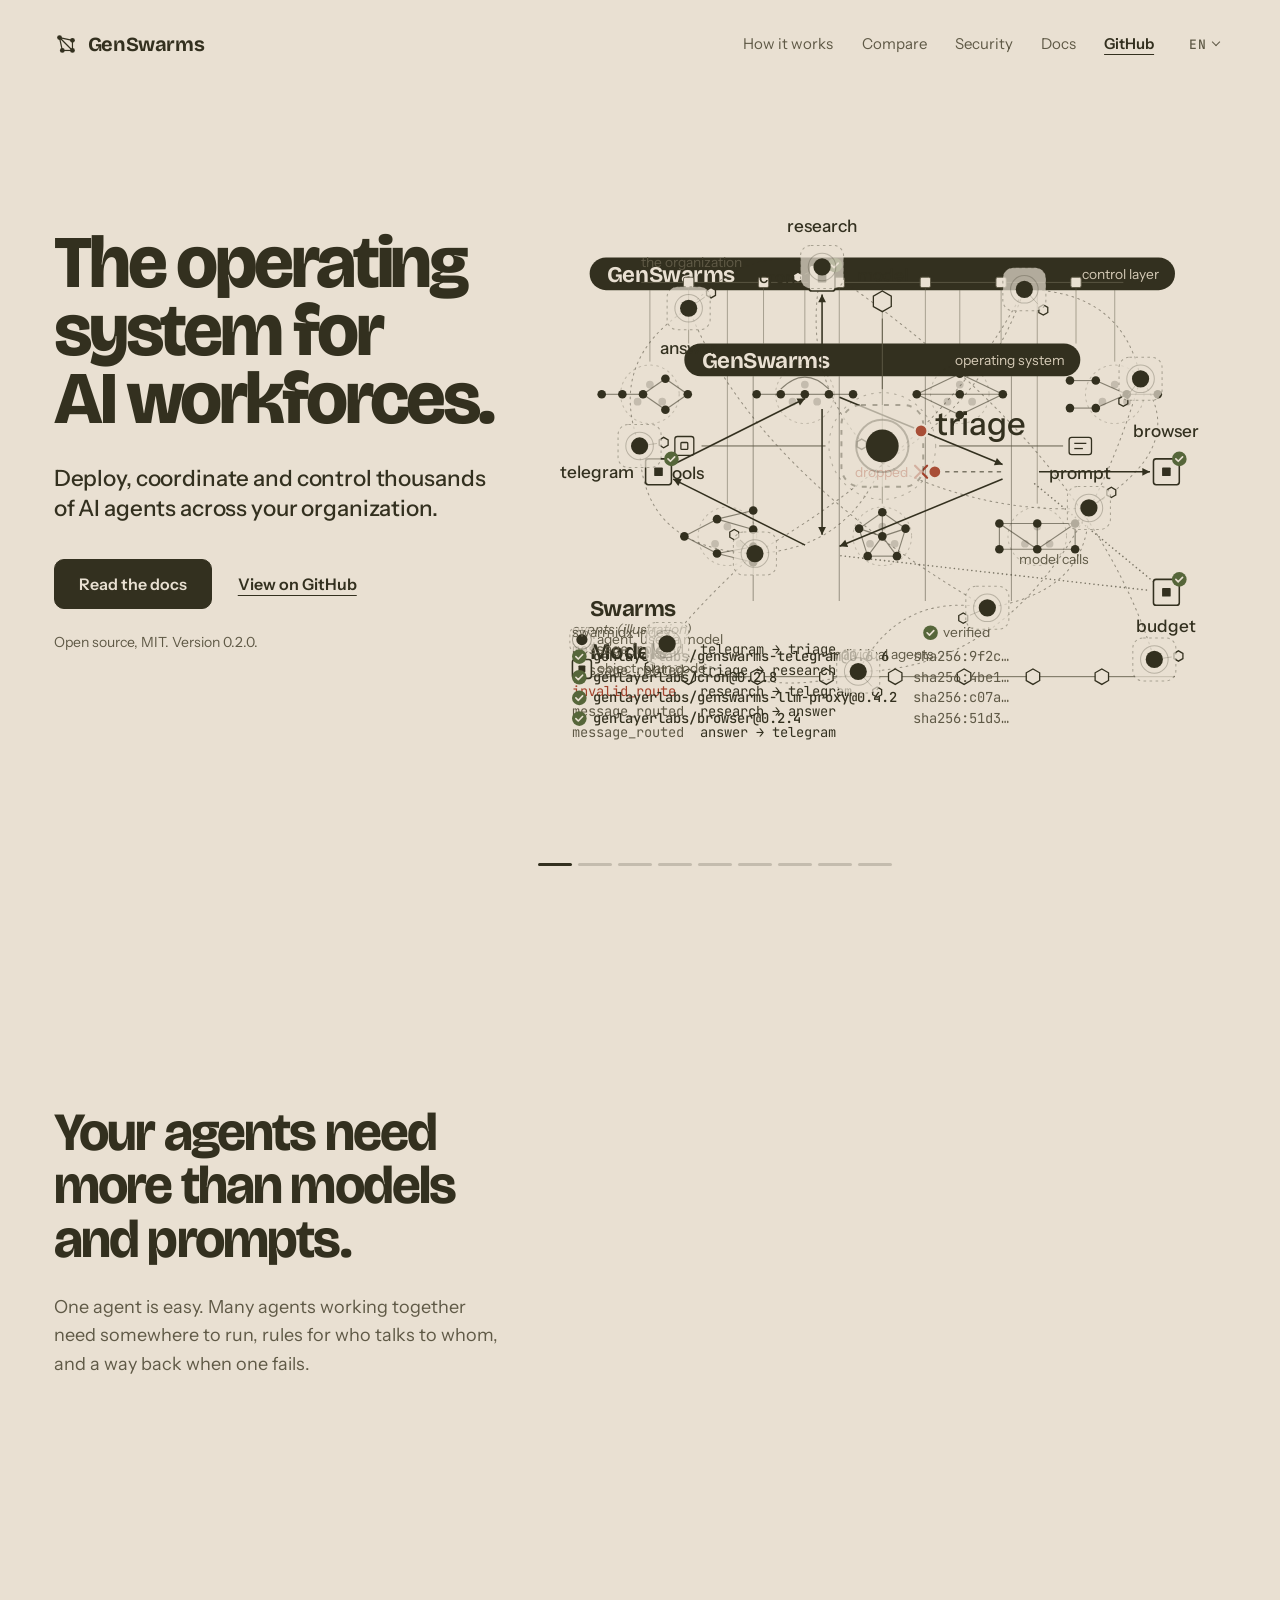
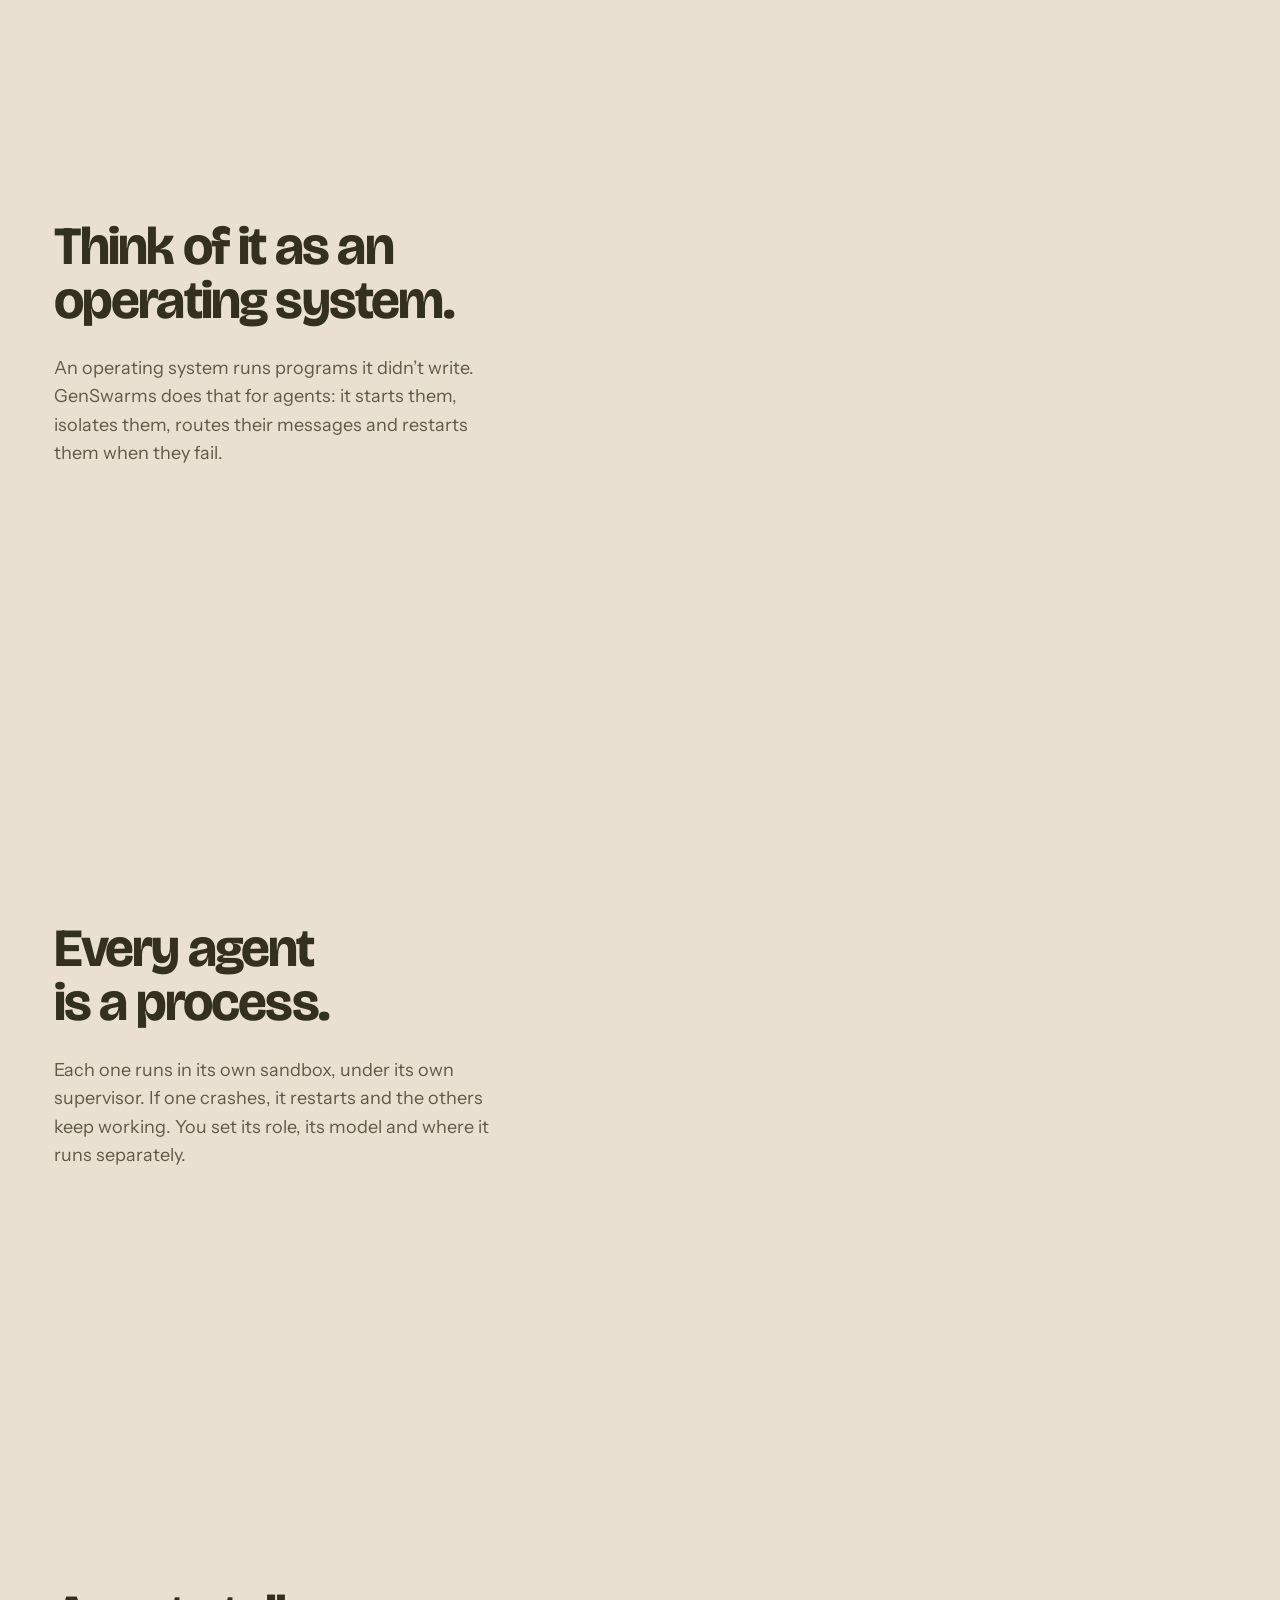
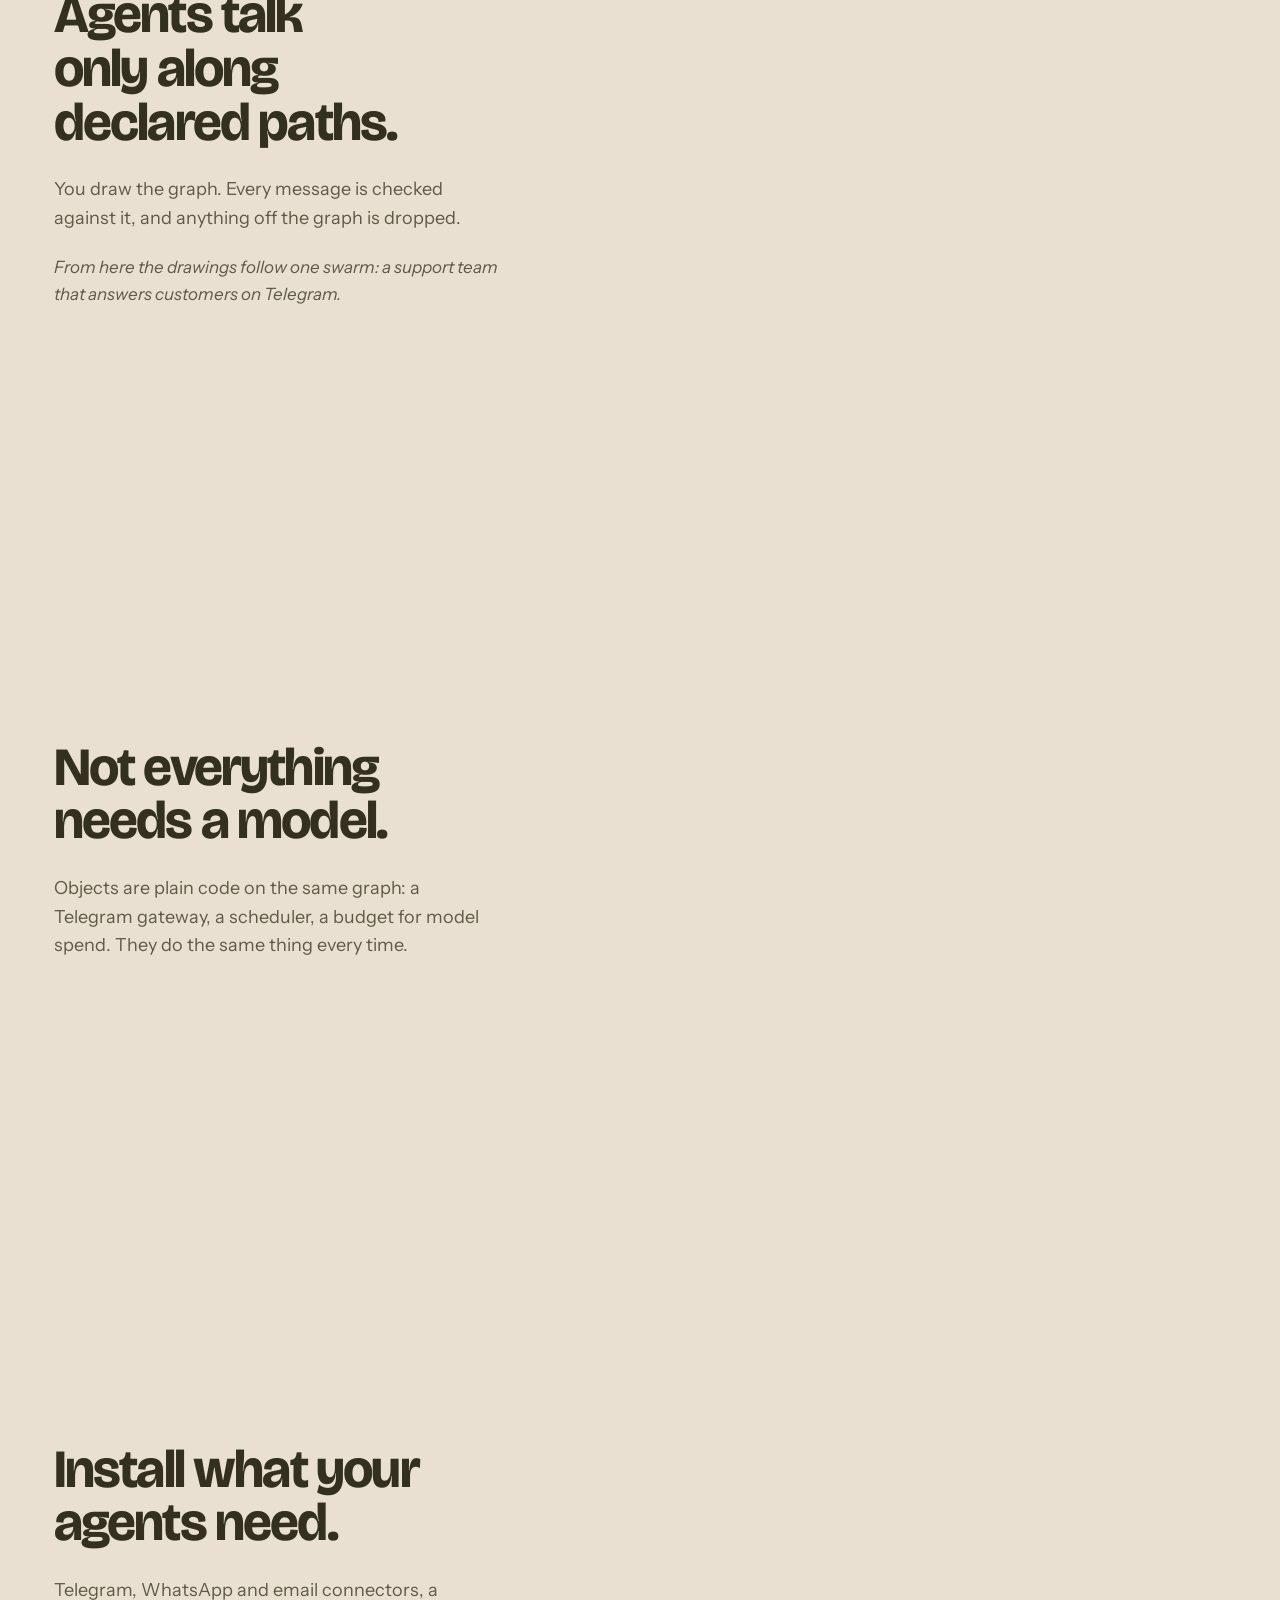
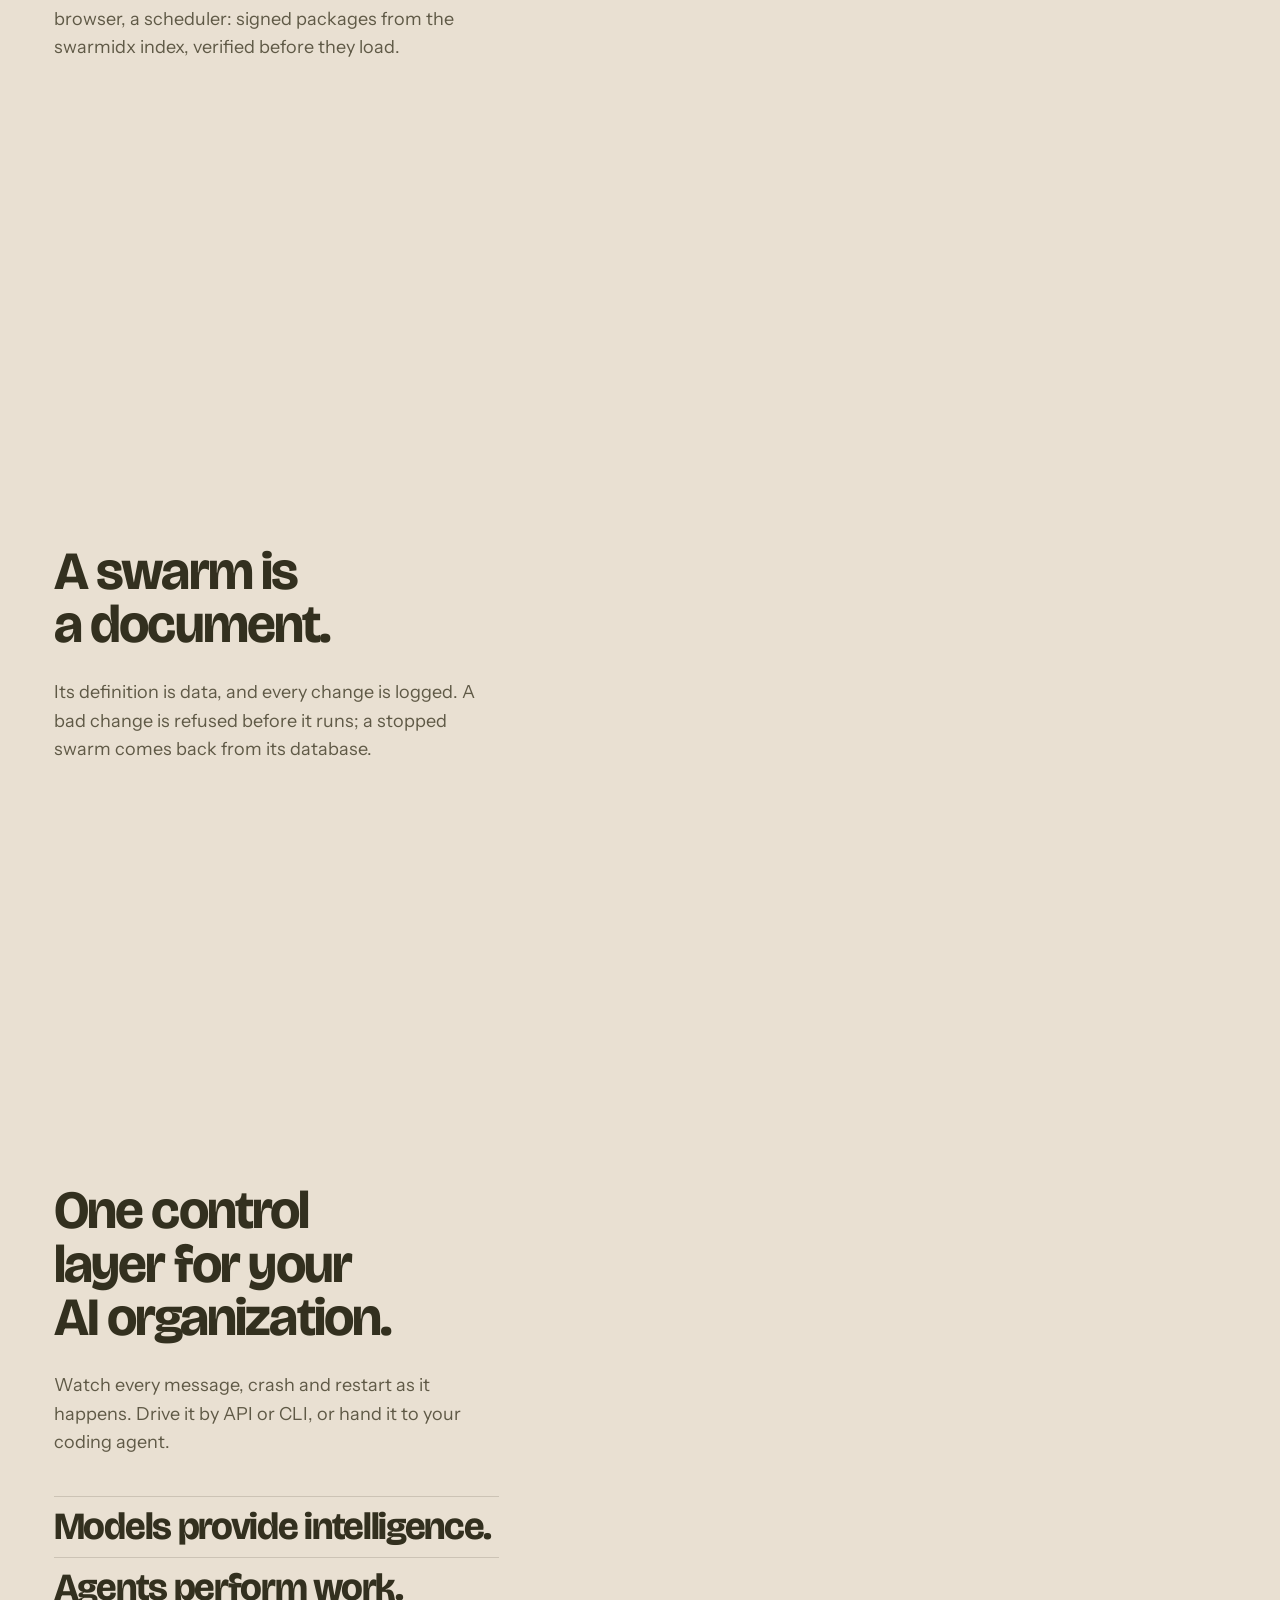
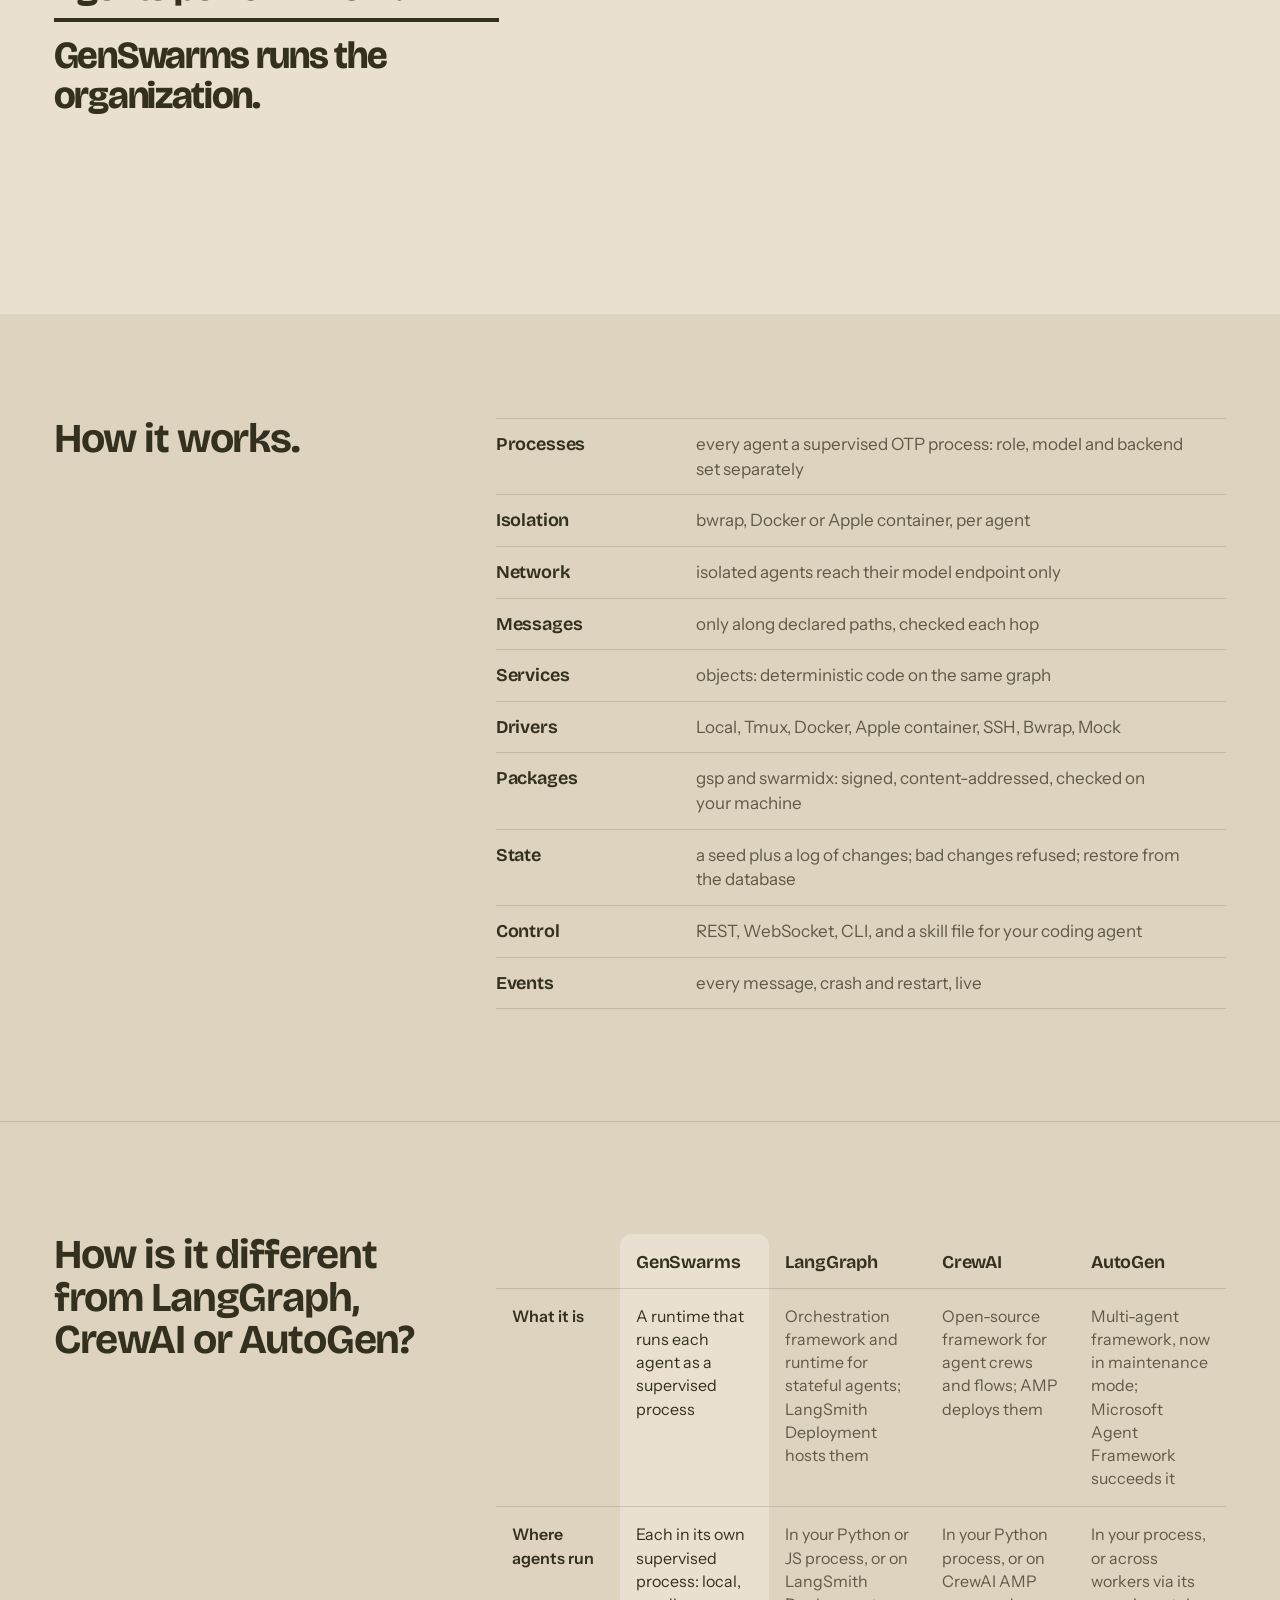
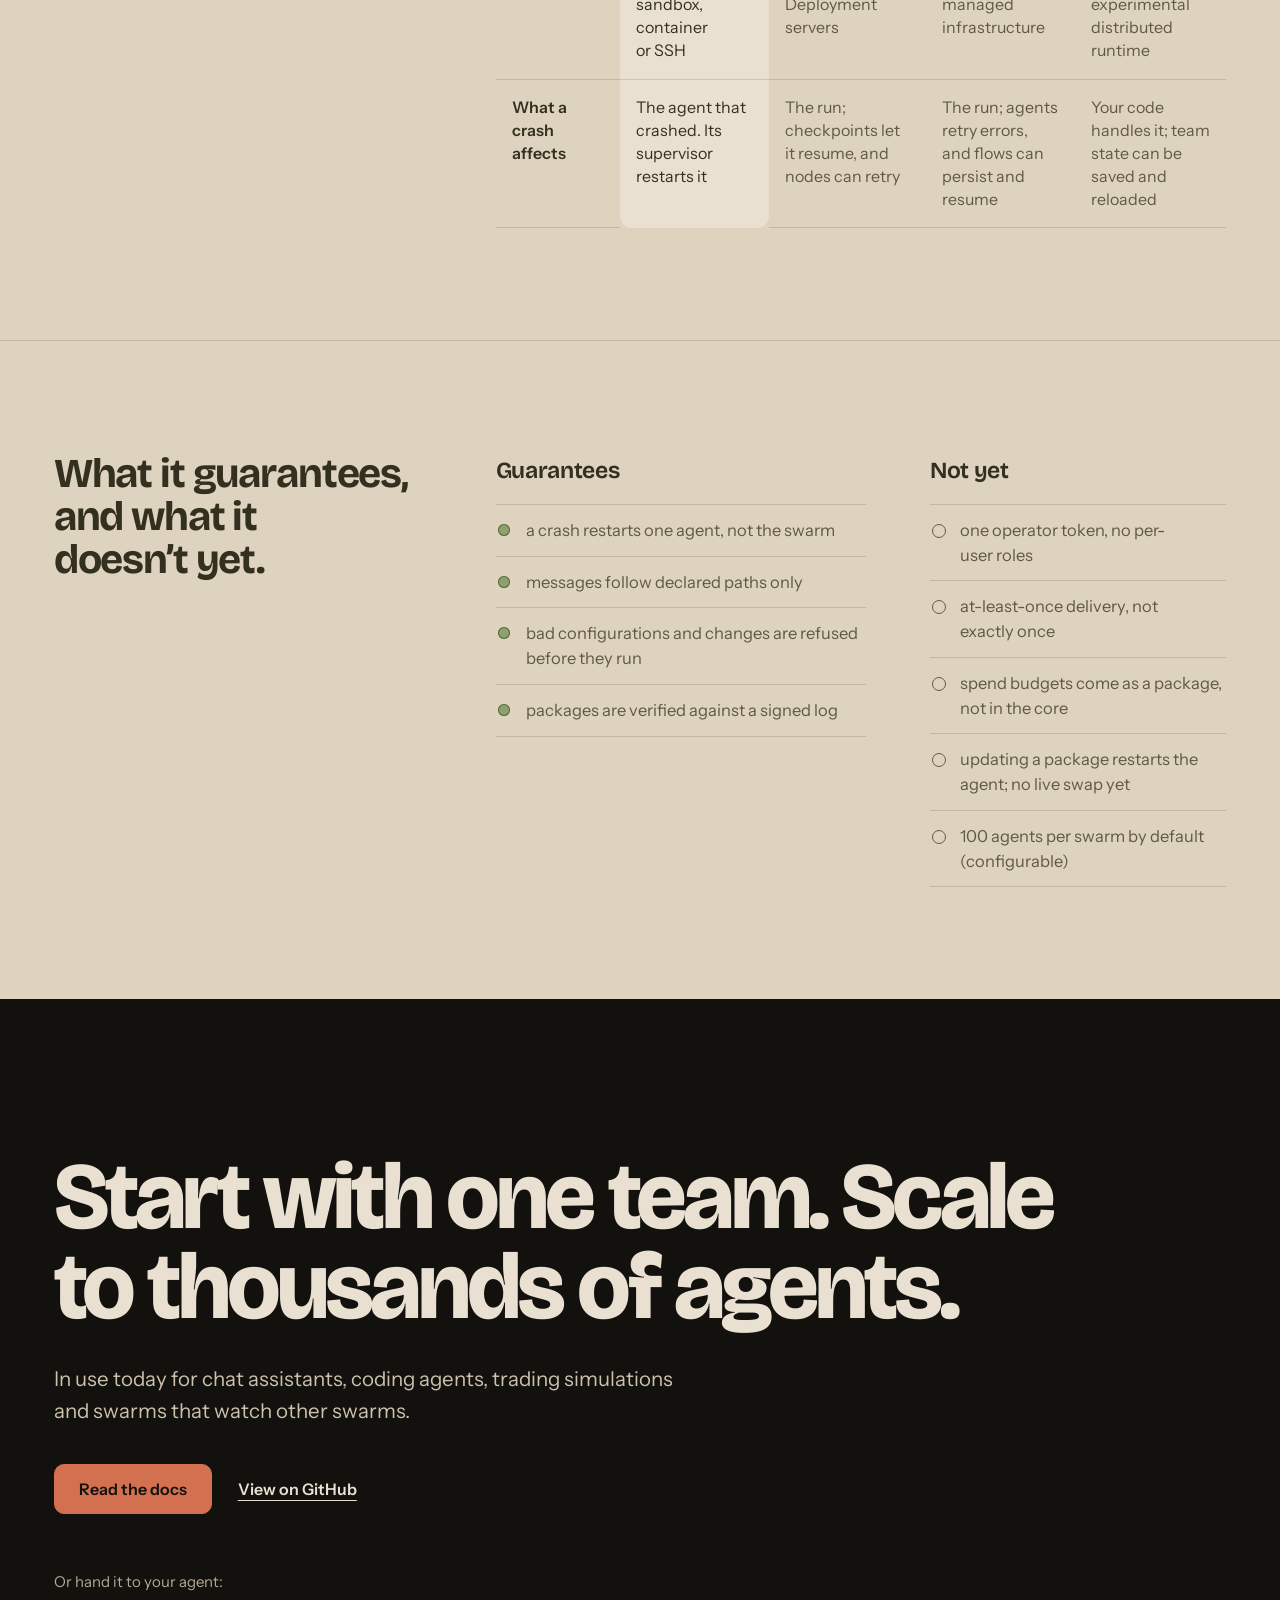
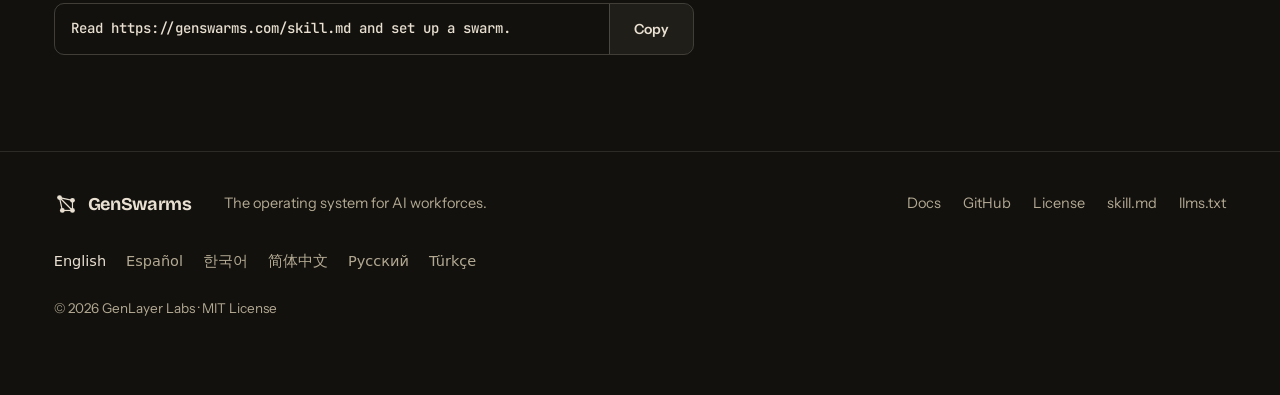
==== commit 9646297d: "site: line breaks from the visual pass (orphans, hyphenated names) - running text (story paragraphs," ====
--- a/website/index.html
+++ b/website/index.html
@@ -24,9 +24,9 @@
 <link rel="preconnect" href="https://fonts.googleapis.com">
 <link rel="preconnect" href="https://fonts.gstatic.com" crossorigin>
 <link href="https://fonts.googleapis.com/css2?family=Bricolage+Grotesque:opsz,wght@12..96,400..800&family=Instrument+Sans:ital,wght@0,400;0,500;0,600;1,400&family=JetBrains+Mono:wght@400;500&display=swap" rel="stylesheet">
-<script>if(matchMedia('(min-width: 1000px) and (min-height: 600px)').matches&&!matchMedia('(prefers-reduced-motion: reduce)').matches)document.documentElement.classList.add('cine')</script>
+<script>if(matchMedia('(min-width: 1000px) and (min-height: 600px) and (orientation: landscape)').matches&&!matchMedia('(prefers-reduced-motion: reduce)').matches)document.documentElement.classList.add('cine')</script>
 <style>
-:root{--sand:#E9E0D2;--sand-2:#DED3BF;--sand-3:#d3c7b0;--ink:#33301f;--ink-2:#5f5946;--line:rgba(51,48,31,.16);--clay:#A84E36;--clay-l:#D2704F;--clay-d:#96432e;--night:#12110d;--sage:#8fa06f;--sage-d:#56663a;--crash:#E0664A;--crash-d:#a2412b;--fd:'Bricolage Grotesque',ui-sans-serif,system-ui,sans-serif;--ft:'Instrument Sans',ui-sans-serif,system-ui,sans-serif;--fm:'JetBrains Mono',ui-monospace,Menlo,monospace;--g:clamp(16px,4.2vw,64px);--ease:cubic-bezier(.65,0,.25,1)}*{box-sizing:border-box}html{-webkit-text-size-adjust:100%;scroll-behavior:smooth;scroll-padding-top:88px}@media (prefers-reduced-motion:reduce){html{scroll-behavior:auto}}body{margin:0;background:var(--sand);color:var(--ink);font:400 18px/1.58 var(--ft);-webkit-font-smoothing:antialiased;text-rendering:optimizeLegibility;overflow-x:hidden}a{color:inherit}:focus-visible{outline:2px solid var(--clay);outline-offset:3px;border-radius:4px}code{font:500 .86em/1 var(--fm);background:var(--sand-2);padding:.18em .4em;border-radius:4px;color:var(--ink);white-space:nowrap}.sr{position:absolute;width:1px;height:1px;overflow:hidden;clip:rect(0 0 0 0);white-space:nowrap}.skip{position:absolute;left:16px;top:-60px;background:var(--ink);color:var(--sand);padding:10px 14px;border-radius:8px;z-index:100}.skip:focus{top:12px}.cine .step :focus-visible{scroll-margin-top:96px}.top{position:absolute;inset:0 0 auto 0;z-index:10;display:flex;align-items:center;justify-content:space-between;gap:24px;padding:22px var(--g)}.brand{display:inline-flex;align-items:center;min-height:44px;gap:10px;font:700 20px/1 var(--fd);letter-spacing:-.02em;text-decoration:none;color:var(--ink)}.mark{width:24px;height:24px;flex:none}.top nav{display:flex;align-items:center;gap:clamp(14px,2.2vw,30px);font-size:15px}.top nav a{display:inline-flex;align-items:center;min-height:44px;text-decoration:none;color:var(--ink-2)}.top nav a:hover{color:var(--ink)}.top nav .gh{color:var(--ink);font-weight:600;text-decoration:underline;text-decoration-thickness:1px;text-underline-offset:5px}.top nav .gh:hover{text-decoration-thickness:2px}@media (max-width:719px){.top nav a:not(.gh):not([href="/docs/"]){display:none}}.ctas{display:flex;flex-wrap:wrap;align-items:center;gap:12px 22px;margin:36px 0 0}.btn{display:inline-flex;align-items:center;justify-content:center;min-height:50px;padding:0 24px;border-radius:10px;font:600 16px/1 var(--ft);text-decoration:none;transition:background .2s,color .2s,border-color .2s}.btn-primary{background:var(--ink);color:var(--sand);border:1px solid var(--ink)}.btn-primary:hover{background:var(--clay);border-color:var(--clay)}.btn-ghost{border:0;text-decoration:underline;text-decoration-thickness:1px;text-underline-offset:5px;padding:0 4px;color:var(--ink)}.btn-ghost:hover{text-decoration-thickness:2px}.story{position:relative}.steps{padding:0 var(--g)}.step{padding:56px 0;border-top:1px solid var(--line)}.step-hero{border-top:0;padding-top:120px}.copy{max-width:38rem}.copy p{color:var(--ink-2);margin:0 0 18px;max-width:34em}h1,h2,h3{font-family:var(--fd);color:var(--ink);margin:0;text-wrap:balance}h1{font-weight:780;font-size:clamp(44px,13.2vw,64px);line-height:.92;letter-spacing:-.042em;margin-bottom:30px;font-variation-settings:"opsz" 96}.step h2{font-weight:730;font-size:clamp(34px,9.4vw,52px);line-height:.98;letter-spacing:-.034em;margin-bottom:26px;font-variation-settings:"opsz" 96}.copy .lead{font:500 clamp(21px,1.75vw,25px)/1.34 var(--ft);color:var(--ink);letter-spacing:-.006em}.copy .ex{font-style:italic;font-size:17px;color:var(--ink-2);margin-top:22px}.copy .meta{font-size:14px;margin-top:22px}.copy .triad{margin-top:40px;max-width:none}.triad span{display:block;font:740 clamp(30px,7.6vw,54px)/1.04 var(--fd);letter-spacing:-.034em;color:var(--ink);font-variation-settings:"opsz" 96;padding:10px 0;border-top:1px solid var(--line)}.triad span:last-child{border-top:4px solid var(--ink);padding-top:14px}.still{margin:28px 0 0;padding:0}.still .sys.L{display:none}.still .sys.P{max-width:520px;margin:0 auto}.fig-note{font-size:13px;line-height:1.45;color:var(--ink-2);margin-top:10px}.stage-col{display:none}@media (min-width:760px){.still{margin:40px 0 0}.still .sys.L{display:block;max-width:900px}.still .sys.P{display:none}}@media (min-width:1000px){.step{padding:96px 0}.step-hero{padding-top:150px}h1{font-size:clamp(50px,5.5vw,104px)}.step h2{font-size:clamp(40px,4.2vw,64px);line-height:1}.triad span{font-size:clamp(30px,3vw,46px)}}@media (min-width:1280px){.step{display:grid;grid-template-columns:minmax(0,4.5fr) minmax(0,7.5fr);gap:4vw;align-items:center}.still{margin:0}h1{font-size:clamp(50px,5.8vw,104px)}}@media (min-width:1000px){.cine .story{display:grid;grid-template-columns:minmax(0,1fr) min(58vw,880px)}.cine .steps{grid-column:1;grid-row:1;padding-right:3vw}.cine .step{display:flex;flex-direction:column;justify-content:center;min-height:78vh;padding:12vh 0;border-top:0}.cine .step-hero{min-height:100vh;padding-top:max(12vh,104px)}.cine .step:last-child{min-height:100vh}.cine .still{display:none}.cine .stage-col{display:block;grid-column:2;grid-row:1}}@media (min-width:1000px) and (max-width:1279px){.cine .story{grid-template-columns:minmax(0,1fr) 60vw}.cine h1{font-size:5.3vw}.cine .stage{padding-right:24px}}@media (min-width:1000px) and (max-width:1279px),(min-width:1000px) and (max-height:799px){.L.live .ts,.L.live .log{font-size:18.5px}}@media (min-width:1000px) and (max-height:799px){.stage{padding-top:12px;padding-bottom:12px}.stage-cap{margin-top:6px}}.stage{position:sticky;top:0;height:100vh;display:flex;flex-direction:column;justify-content:center;padding:24px var(--g) 24px 0}.stage-fig{margin:0;flex:1;min-height:0;display:flex;flex-direction:column;justify-content:center}.stage .sys{width:100%;height:min(78vh,720px)}.stage-cap{min-height:1.45em;padding-left:2px}.stage-cap span{display:none}.live[data-s="4"]~.stage-cap [data-at="4"],.live[data-s="5"]~.stage-cap [data-at="5"],.live[data-s="6"]~.stage-cap [data-at="6"],.live[data-s="7"]~.stage-cap [data-at="7"]{display:inline}.rail{list-style:none;display:flex;gap:6px;margin:6px 0 0;padding:0}.rail button{appearance:none;border:0;background:none;padding:10px 0;width:34px;cursor:pointer;display:block}.rail button::before{content:"";display:block;height:3px;border-radius:2px;background:rgba(51,48,31,.2);transition:background .3s}.rail button:hover::before{background:rgba(51,48,31,.5)}.rail button[aria-current]::before{background:var(--ink)}.sys{display:block;width:100%;height:auto;overflow:visible}.sys text{font-family:var(--ft);fill:var(--ink-2)}.sys .t{fill:var(--ink);font-weight:500}.sys .tb{font-family:var(--fd);font-weight:700;fill:var(--ink);letter-spacing:-.02em}.sys .log{font-family:var(--fm);fill:var(--ink);white-space:pre}.sys .logcap{font-style:italic}.sys .k-message_routed,.sys .k-dg{fill:var(--ink-2)}.sys .k-invalid_route,.sys .k-no{fill:var(--crash-d)}.sys .k-hd,.sys .k-pkg{fill:var(--ink);font-weight:500}.sys .st{fill:var(--ink)}.fx{opacity:0}.org-ghost{fill:none;stroke:var(--ink);stroke-opacity:.22;stroke-width:1.2;stroke-dasharray:2 5;stroke-linecap:round}.org-ghost-m{stroke:var(--ink);stroke-opacity:.2;stroke-width:9;stroke-linecap:round}.P .org-ghost-m{stroke-width:7}.ag .core{fill:var(--ink)}.ag .ring{fill:none;stroke:var(--ink);stroke-opacity:.26;stroke-width:1.2}.ag .bnd,.lg-b{fill:rgba(233,224,210,.7);stroke:var(--ink);stroke-opacity:.35;stroke-width:1.2;stroke-dasharray:3 4}.wire{fill:none;stroke:var(--ink);stroke-opacity:.45;stroke-width:1.2;stroke-dasharray:2 5;stroke-linecap:round}.orgline{stroke:var(--ink-2);stroke-width:1}.dept{fill:var(--sand);stroke:var(--ink-2);stroke-width:1.1}.drop{stroke:var(--ink-2);stroke-width:1;stroke-opacity:.55}.layer{fill:var(--ink)}.sys .tb.bandl{fill:var(--sand)}.sys .ts.bandr{fill:#d5cab6}.dia-in{fill:none;stroke:var(--sand);stroke-width:1.5}.col{stroke:var(--ink);stroke-width:1.3;stroke-opacity:.4}.lead{stroke:var(--ink-2);stroke-width:1}.halo{fill:none;stroke:var(--ink);stroke-opacity:.3;stroke-width:1.2;stroke-dasharray:2 7;stroke-linecap:round}.sat{stroke:var(--ink-2);stroke-width:1.1}.glyph,.hex{fill:var(--sand);stroke:var(--ink);stroke-width:1.5}.e{stroke:var(--ink);stroke-width:1.8}.e-h{fill:var(--ink)}.burst{fill:none;stroke:var(--crash);stroke-width:2;stroke-dasharray:4 4;transform-box:fill-box;transform-origin:center}.restart{fill:none;stroke:var(--sage);stroke-width:3;transform-box:fill-box;transform-origin:center}.tok circle{fill:var(--clay);stroke:var(--sand);stroke-width:2.5}.ce{stroke:var(--ink);stroke-width:1.3;stroke-opacity:.55;fill:none}.cn{fill:var(--ink)}.ob{fill:var(--sand);stroke:var(--ink);stroke-width:1.8}.ob-c{fill:var(--ink)}.lg-r{fill:none;stroke:var(--ink);stroke-opacity:.4;stroke-width:1.2}.lg-c{fill:var(--ink)}.mc{stroke:var(--ink);stroke-opacity:.6;stroke-width:1.8;stroke-dasharray:.1 5;stroke-linecap:round}.edrop{stroke:var(--ink);stroke-opacity:.6;stroke-width:1.6;stroke-dasharray:5 5}.xm{fill:none;stroke:var(--crash-d);stroke-width:2.6;stroke-linecap:round}.sys .xl{fill:var(--crash-d)}.okb{fill:var(--sage-d)}.nob{fill:var(--crash-d)}.okc{fill:none;stroke:var(--sand);stroke-width:1.9;stroke-linecap:round;stroke-linejoin:round}.doc{fill:var(--sand);stroke:var(--ink);stroke-opacity:.45;stroke-width:1.3}.doc-f{fill:none;stroke:var(--ink);stroke-opacity:.45;stroke-width:1.3}.db{fill:var(--sand);stroke:var(--ink);stroke-width:1.4}.mline{stroke:var(--ink-2);stroke-width:1}.P .e,.P .ce{stroke-width:1.5}.live .world{transform-origin:0 0}.live .cam{transform-box:view-box}@media (prefers-reduced-motion:no-preference){.live .fx{transition:opacity .5s ease}.live .ag{transition:transform 1s cubic-bezier(.22,1,.36,1) calc(var(--i) * 30ms),opacity .5s ease}.live .world{transition:transform 1.2s var(--ease),opacity .7s ease .25s}.live .cam{transition:transform 1.2s var(--ease)}.live[data-s="0"] .halo{animation:spin 60s linear infinite;transform-box:fill-box;transform-origin:center}@keyframes spin{to{transform:rotate(360deg)}}.sys[data-s="3"] .a10 .core{animation:crashCore 7.2s infinite}.sys[data-s="3"] .burst{animation:burst 7.2s infinite}.sys[data-s="3"] .restart{animation:restart 7.2s infinite}.sys[data-s="3"] .st{animation:status 7.2s infinite}@keyframes crashCore{0%,33%{fill:var(--ink)}35%,56%{fill:var(--crash)}62%{fill:var(--sage)}72%,100%{fill:var(--ink)}}@keyframes burst{0%,33%{opacity:0;transform:scale(.6)}36%{opacity:1;transform:scale(1)}56%{opacity:.9;transform:scale(1.15)}64%,100%{opacity:0;transform:scale(1.5)}}@keyframes restart{0%,56%{opacity:0;transform:scale(1.5)}64%{opacity:1;transform:scale(1)}100%{opacity:1;transform:scale(1)}}@keyframes status{0%,34%{opacity:0}40%,100%{opacity:1}}}.proof{background:var(--sand-2)}.band{display:grid;gap:34px;max-width:1400px;margin:0 auto;padding:88px var(--g);border-top:1px solid var(--line)}.band:first-child{border-top:0;padding-top:104px}.band-head h2{font-weight:700;font-size:clamp(30px,6.6vw,46px);line-height:1.04;letter-spacing:-.028em;margin-bottom:16px}@media (min-width:1000px){.band{grid-template-columns:minmax(0,4fr) minmax(0,8fr);gap:6vw;padding-top:112px;padding-bottom:112px}.band-head{position:sticky;top:48px;align-self:start}.band-head h2{font-size:clamp(34px,3.2vw,46px)}}.spec{margin:0;border-bottom:1px solid var(--line)}.spec div{display:grid;gap:2px;padding:13px 0;border-top:1px solid var(--line)}.spec dt{font:650 18px/1.3 var(--fd);letter-spacing:-.01em;color:var(--ink)}.spec dd{margin:0;color:var(--ink-2);font-size:17px;line-height:1.45}@media (min-width:640px){.spec div{grid-template-columns:minmax(120px,1fr) minmax(0,3fr);gap:24px;align-items:baseline}}.cmp-wrap{min-width:0}.cmp{width:100%;border-collapse:collapse;font-size:16px;line-height:1.45}.cmp th,.cmp td{text-align:left;vertical-align:top;padding:16px 16px;border-top:1px solid var(--line)}.cmp thead th{border-top:0;font:650 18px/1.2 var(--fd);letter-spacing:-.01em;color:var(--ink);padding-top:18px;padding-bottom:14px}.cmp tbody th{font-weight:600;color:var(--ink);width:17%}.cmp td{color:var(--ink-2)}.cmp .gs{background:var(--sand);color:var(--ink)}.cmp thead .gs{border-radius:12px 12px 0 0}.cmp tbody tr:last-child .gs{border-radius:0 0 12px 12px}.cmp tbody tr:last-child th,.cmp tbody tr:last-child td{border-bottom:1px solid var(--line)}.cmp tbody tr:last-child td.gs{border-bottom-color:transparent}@media (max-width:759px){.cmp,.cmp tbody,.cmp tr,.cmp th,.cmp td{display:block;width:auto}.cmp thead{position:absolute;width:1px;height:1px;overflow:hidden;clip:rect(0 0 0 0)}.cmp tr{padding:22px 0 8px;border-top:1px solid var(--line)}.cmp tbody tr:last-child{border-bottom:1px solid var(--line)}.cmp tbody th{border:0;padding:0 0 12px;font:650 20px/1.2 var(--fd);width:auto}.cmp td{border:0;padding:8px 0;display:grid;grid-template-columns:96px 1fr;gap:12px}.cmp td::before{content:attr(data-l);font-weight:600;color:var(--ink);font-size:14.5px}.cmp td.gs{border-radius:10px!important;padding:12px 12px;margin:0 -12px 6px}.cmp tbody tr:last-child th,.cmp tbody tr:last-child td{border-bottom:0}}.sec-cols{display:grid;gap:40px}@media (min-width:760px){.sec-cols{grid-template-columns:1.25fr 1fr;gap:5vw}}.sec-col h3{font-weight:650;font-size:23px;letter-spacing:-.015em;margin-bottom:14px}.sec-col ul{list-style:none;margin:0;padding:0;border-bottom:1px solid var(--line)}.sec-col li{position:relative;padding:13px 0 13px 30px;border-top:1px solid var(--line);color:var(--ink-2);font-size:16.5px;line-height:1.5}.sec-col li::before{content:"";position:absolute;left:2px;top:19px;width:12px;height:12px;border-radius:50%}.yes li::before{background:var(--sage);box-shadow:inset 0 0 0 1px var(--sage-d)}.not li::before{border:1.5px solid var(--ink-2)}.sec-col code{background:var(--sand)}.close{background:var(--night);color:var(--sand)}.close-in{max-width:1400px;margin:0 auto;padding:clamp(88px,12vw,160px) var(--g) 96px}.close h2{color:var(--sand);font-weight:760;font-size:clamp(40px,7.4vw,104px);line-height:.95;letter-spacing:-.04em;max-width:12em;font-variation-settings:"opsz" 96}.close p{color:#cbc1ae;font-size:clamp(18px,1.6vw,21px);max-width:32em;margin:30px 0 0}.close .btn-primary{background:var(--clay-l);border-color:var(--clay-l);color:var(--night)}.close .btn-primary:hover{background:var(--sand);border-color:var(--sand)}.close .btn-ghost{color:var(--sand)}.close :focus-visible,.foot :focus-visible{outline-color:var(--clay-l)}.handoff{margin-top:56px;max-width:640px}.handoff p{font-size:15px;margin:0 0 10px;color:#b3a993}.prompt{display:flex;align-items:stretch;border:1px solid rgba(233,224,210,.22);border-radius:10px;overflow:hidden}.prompt code{flex:1;min-width:0;background:none;color:var(--sand);font-size:14px;line-height:1.55;padding:14px 16px;white-space:normal;overflow-wrap:anywhere}.prompt button{appearance:none;border:0;border-left:1px solid rgba(233,224,210,.22);background:rgba(233,224,210,.06);color:var(--sand);font:600 14px/1 var(--ft);padding:0 18px;cursor:pointer;min-width:84px}.prompt button:hover{background:rgba(233,224,210,.14)}.foot{background:var(--night);color:#b3a993;border-top:1px solid rgba(233,224,210,.12)}.foot-in{max-width:1400px;margin:0 auto;padding:30px var(--g) 76px;display:flex;flex-wrap:wrap;align-items:center;gap:14px 32px;font-size:14.5px}.foot .brand{color:var(--sand);font-size:18px}.foot p{margin:0;flex:1;min-width:220px}.foot nav{display:flex;flex-wrap:wrap;gap:0 22px}.foot .legal{flex-basis:100%;font-size:13.5px}.foot nav a{display:inline-flex;align-items:center;min-height:44px;text-decoration:none}.foot nav a:hover{color:var(--sand)}
+:root{--sand:#E9E0D2;--sand-2:#DED3BF;--sand-3:#d3c7b0;--ink:#33301f;--ink-2:#5f5946;--line:rgba(51,48,31,.16);--clay:#A84E36;--clay-l:#D2704F;--clay-d:#96432e;--night:#12110d;--sage:#8fa06f;--sage-d:#56663a;--crash:#E0664A;--crash-d:#a2412b;--fd:'Bricolage Grotesque',ui-sans-serif,system-ui,sans-serif;--ft:'Instrument Sans',ui-sans-serif,system-ui,sans-serif;--fm:'JetBrains Mono',ui-monospace,Menlo,monospace;--g:clamp(16px,4.2vw,64px);--ease:cubic-bezier(.65,0,.25,1)}*{box-sizing:border-box}html{-webkit-text-size-adjust:100%;scroll-behavior:smooth;scroll-padding-top:88px}@media (prefers-reduced-motion:reduce){html{scroll-behavior:auto}}body{margin:0;background:var(--sand);color:var(--ink);font:400 18px/1.58 var(--ft);-webkit-font-smoothing:antialiased;text-rendering:optimizeLegibility;overflow-x:hidden}a{color:inherit}:focus-visible{outline:2px solid var(--clay);outline-offset:3px;border-radius:4px}code{font:500 .86em/1 var(--fm);background:var(--sand-2);padding:.18em .4em;border-radius:4px;color:var(--ink);white-space:nowrap}.sr{position:absolute;width:1px;height:1px;overflow:hidden;clip:rect(0 0 0 0);white-space:nowrap}.skip{position:absolute;left:16px;bottom:100%;max-width:calc(100% - 32px);background:var(--ink);color:var(--sand);padding:10px 14px;border-radius:8px;z-index:100}.skip:focus{bottom:auto;top:12px}.cine .step :focus-visible{scroll-margin-top:96px}.top{position:absolute;inset:0 0 auto 0;z-index:10;display:flex;align-items:center;justify-content:space-between;gap:24px;padding:22px var(--g)}.brand{display:inline-flex;align-items:center;min-height:44px;gap:10px;font:700 20px/1 var(--fd);letter-spacing:-.02em;text-decoration:none;color:var(--ink)}.mark{width:24px;height:24px;flex:none}.top nav{display:flex;align-items:center;gap:clamp(14px,2.2vw,30px);font-size:15px}.top nav a{display:inline-flex;align-items:center;min-height:44px;text-decoration:none;color:var(--ink-2)}.top nav a:hover{color:var(--ink)}.top nav .gh{color:var(--ink);font-weight:600;text-decoration:underline;text-decoration-thickness:1px;text-underline-offset:5px}.top nav .gh:hover{text-decoration-thickness:2px}@media (max-width:719px){.top nav a:not(.gh):not([href="/docs/"]){display:none}}.ctas{display:flex;flex-wrap:wrap;align-items:center;gap:12px 22px;margin:36px 0 0}.btn{display:inline-flex;align-items:center;justify-content:center;min-height:50px;padding:0 24px;border-radius:10px;font:600 16px/1 var(--ft);text-decoration:none;transition:background .2s,color .2s,border-color .2s}.btn-primary{background:var(--ink);color:var(--sand);border:1px solid var(--ink)}.btn-primary:hover{background:var(--clay);border-color:var(--clay)}.btn-ghost{border:0;text-decoration:underline;text-decoration-thickness:1px;text-underline-offset:5px;padding:0 4px;color:var(--ink)}.btn-ghost:hover{text-decoration-thickness:2px}.story{position:relative}.steps{padding:0 var(--g)}.step{padding:56px 0;border-top:1px solid var(--line)}.step-hero{border-top:0;padding-top:120px}.copy{max-width:38rem}.copy p{color:var(--ink-2);margin:0 0 18px;max-width:34em}.copy p,.spec dd,.cmp td,.sec-col li,.close p,.foot p{text-wrap:pretty}h1,h2,h3{font-family:var(--fd);color:var(--ink);margin:0;text-wrap:balance}h1{font-weight:780;font-size:clamp(44px,13.2vw,64px);line-height:.92;letter-spacing:-.042em;margin-bottom:30px;font-variation-settings:"opsz" 96}.step h2{font-weight:730;font-size:clamp(34px,9.4vw,52px);line-height:.98;letter-spacing:-.034em;margin-bottom:26px;font-variation-settings:"opsz" 96}.copy .lead{font:500 clamp(21px,1.75vw,25px)/1.34 var(--ft);color:var(--ink);letter-spacing:-.006em}.copy .ex{font-style:italic;font-size:17px;color:var(--ink-2);margin-top:22px}.copy .meta{font-size:14px;margin-top:22px}.copy .triad{margin-top:40px;max-width:none}.triad span{display:block;font:740 clamp(30px,7.6vw,54px)/1.04 var(--fd);letter-spacing:-.034em;color:var(--ink);font-variation-settings:"opsz" 96;padding:10px 0;border-top:1px solid var(--line)}.triad span:last-child{border-top:4px solid var(--ink);padding-top:14px}.still{margin:28px 0 0;padding:0}.still .sys.L{display:none}.still .sys.P{max-width:520px;margin:0 auto}.fig-note{font-size:13px;line-height:1.45;color:var(--ink-2);margin-top:10px}.stage-col{display:none}@media (min-width:760px){.still{margin:40px 0 0}.still .sys.L{display:block;max-width:900px}.still .sys.P{display:none}}@media (min-width:1000px){.step{padding:96px 0}.step-hero{padding-top:150px}h1{font-size:clamp(50px,5.5vw,104px)}.step h2{font-size:clamp(40px,4.2vw,64px);line-height:1}.triad span{font-size:clamp(30px,3vw,46px)}}@media (min-width:1280px){.step{display:grid;grid-template-columns:minmax(0,4.5fr) minmax(0,7.5fr);gap:4vw;align-items:center}.still{margin:0}h1{font-size:clamp(50px,5.8vw,104px)}}@media (max-height:500px) and (orientation:landscape){.step-hero{padding-top:96px}.step-hero h1{font-size:min(52px,13.2vw)}.step-hero .ctas{margin-top:26px}}@media (min-width:1000px){.cine .story{display:grid;grid-template-columns:minmax(0,1fr) min(58vw,880px)}.cine .steps{grid-column:1;grid-row:1;padding-right:3vw}.cine .step{display:flex;flex-direction:column;justify-content:center;min-height:78vh;padding:12vh 0;border-top:0}.cine .step-hero{min-height:100vh;padding-top:max(12vh,104px)}.cine .step:last-child{min-height:100vh}.cine .still{display:none}.cine .stage-col{display:block;grid-column:2;grid-row:1}}@media (min-width:1000px) and (max-width:1279px){.cine .story{grid-template-columns:minmax(0,1fr) 60vw}.cine h1{font-size:5.3vw}.cine .stage{padding-right:24px}}@media (min-width:1000px) and (max-width:1279px),(min-width:1000px) and (max-height:799px){.L.live .ts,.L.live .log{font-size:18.5px}}@media (min-width:1000px){.cine .step h2{font-size:clamp(36px,min(4.2vw,7.2vh),64px)}.cine .triad span{font-size:clamp(28px,min(3vw,5.4vh),46px)}}@media (min-width:1000px) and (max-height:799px){.stage{padding-top:12px;padding-bottom:12px}.stage-cap{margin-top:6px}}.stage{position:sticky;top:0;height:100vh;display:flex;flex-direction:column;justify-content:center;padding:24px var(--g) 24px 0}.stage-fig{margin:0;flex:1;min-height:0;display:flex;flex-direction:column;justify-content:center}.stage .sys{width:100%;height:min(78vh,720px)}@media (min-width:1921px){.cine .story{max-width:2240px;margin:0 auto;grid-template-columns:minmax(0,1fr) min(46vw,1040px)}.cine .stage .sys{height:min(74vh,860px)}}.stage-cap{min-height:1.45em;padding-left:2px}.stage-cap span{display:none}.live[data-s="4"]~.stage-cap [data-at="4"],.live[data-s="5"]~.stage-cap [data-at="5"],.live[data-s="6"]~.stage-cap [data-at="6"],.live[data-s="7"]~.stage-cap [data-at="7"]{display:inline}.rail{list-style:none;display:flex;gap:6px;margin:6px 0 0;padding:0}.rail button{appearance:none;border:0;background:none;padding:10px 0;width:34px;cursor:pointer;display:block}.rail button::before{content:"";display:block;height:3px;border-radius:2px;background:rgba(51,48,31,.2);transition:background .3s}.rail button:hover::before{background:rgba(51,48,31,.5)}.rail button[aria-current]::before{background:var(--ink)}.sys{display:block;width:100%;height:auto;overflow:visible}.sys text{font-family:var(--ft);fill:var(--ink-2)}.sys .t{fill:var(--ink);font-weight:500}.sys .tb{font-family:var(--fd);font-weight:700;fill:var(--ink);letter-spacing:-.02em}.sys .log{font-family:var(--fm);fill:var(--ink);white-space:pre}.sys .logcap{font-style:italic}.sys .k-message_routed,.sys .k-dg{fill:var(--ink-2)}.sys .k-invalid_route,.sys .k-no{fill:var(--crash-d)}.sys .k-hd,.sys .k-pkg{fill:var(--ink);font-weight:500}.sys .st{fill:var(--ink)}.fx{opacity:0}.org-ghost{fill:none;stroke:var(--ink);stroke-opacity:.22;stroke-width:1.2;stroke-dasharray:2 5;stroke-linecap:round}.org-ghost-m{stroke:var(--ink);stroke-opacity:.2;stroke-width:9;stroke-linecap:round}.P .org-ghost-m{stroke-width:7}.ag .core{fill:var(--ink)}.ag .ring{fill:none;stroke:var(--ink);stroke-opacity:.26;stroke-width:1.2}.ag .bnd,.lg-b{fill:rgba(233,224,210,.7);stroke:var(--ink);stroke-opacity:.35;stroke-width:1.2;stroke-dasharray:3 4}.wire{fill:none;stroke:var(--ink);stroke-opacity:.45;stroke-width:1.2;stroke-dasharray:2 5;stroke-linecap:round}.orgline{stroke:var(--ink-2);stroke-width:1}.dept{fill:var(--sand);stroke:var(--ink-2);stroke-width:1.1}.drop{stroke:var(--ink-2);stroke-width:1;stroke-opacity:.55}.layer{fill:var(--ink)}.sys .tb.bandl{fill:var(--sand)}.sys .ts.bandr{fill:#d5cab6}.dia-in{fill:none;stroke:var(--sand);stroke-width:1.5}.col{stroke:var(--ink);stroke-width:1.3;stroke-opacity:.4}.lead{stroke:var(--ink-2);stroke-width:1}.halo{fill:none;stroke:var(--ink);stroke-opacity:.3;stroke-width:1.2;stroke-dasharray:2 7;stroke-linecap:round}.sat{stroke:var(--ink-2);stroke-width:1.1}.glyph,.hex{fill:var(--sand);stroke:var(--ink);stroke-width:1.5}.e{stroke:var(--ink);stroke-width:1.8}.e-h{fill:var(--ink)}.burst{fill:none;stroke:var(--crash);stroke-width:2;stroke-dasharray:4 4;transform-box:fill-box;transform-origin:center}.restart{fill:none;stroke:var(--sage);stroke-width:3;transform-box:fill-box;transform-origin:center}.tok circle{fill:var(--clay);stroke:var(--sand);stroke-width:2.5}.ce{stroke:var(--ink);stroke-width:1.3;stroke-opacity:.55;fill:none}.cn{fill:var(--ink)}.ob{fill:var(--sand);stroke:var(--ink);stroke-width:1.8}.ob-c{fill:var(--ink)}.lg-r{fill:none;stroke:var(--ink);stroke-opacity:.4;stroke-width:1.2}.lg-c{fill:var(--ink)}.mc{stroke:var(--ink);stroke-opacity:.6;stroke-width:1.8;stroke-dasharray:.1 5;stroke-linecap:round}.edrop{stroke:var(--ink);stroke-opacity:.6;stroke-width:1.6;stroke-dasharray:5 5}.xm{fill:none;stroke:var(--crash-d);stroke-width:2.6;stroke-linecap:round}.sys .xl{fill:var(--crash-d)}.okb{fill:var(--sage-d)}.nob{fill:var(--crash-d)}.okc{fill:none;stroke:var(--sand);stroke-width:1.9;stroke-linecap:round;stroke-linejoin:round}.doc{fill:var(--sand);stroke:var(--ink);stroke-opacity:.45;stroke-width:1.3}.doc-f{fill:none;stroke:var(--ink);stroke-opacity:.45;stroke-width:1.3}.db{fill:var(--sand);stroke:var(--ink);stroke-width:1.4}.mline{stroke:var(--ink-2);stroke-width:1}.P .e,.P .ce{stroke-width:1.5}.live .world{transform-origin:0 0}.live .cam{transform-box:view-box}@media (prefers-reduced-motion:no-preference){.live .fx{transition:opacity .5s ease}.live .ag{transition:transform 1s cubic-bezier(.22,1,.36,1) calc(var(--i) * 30ms),opacity .5s ease}.live .world{transition:transform 1.2s var(--ease),opacity .7s ease .25s}.live .cam{transition:transform 1.2s var(--ease)}.live[data-s="0"] .halo{animation:spin 60s linear infinite;transform-box:fill-box;transform-origin:center}@keyframes spin{to{transform:rotate(360deg)}}.sys[data-s="3"] .a10 .core{animation:crashCore 7.2s infinite}.sys[data-s="3"] .burst{animation:burst 7.2s infinite}.sys[data-s="3"] .restart{animation:restart 7.2s infinite}.sys[data-s="3"] .st{animation:status 7.2s infinite}@keyframes crashCore{0%,33%{fill:var(--ink)}35%,56%{fill:var(--crash)}62%{fill:var(--sage)}72%,100%{fill:var(--ink)}}@keyframes burst{0%,33%{opacity:0;transform:scale(.6)}36%{opacity:1;transform:scale(1)}56%{opacity:.9;transform:scale(1.15)}64%,100%{opacity:0;transform:scale(1.5)}}@keyframes restart{0%,56%{opacity:0;transform:scale(1.5)}64%{opacity:1;transform:scale(1)}100%{opacity:1;transform:scale(1)}}@keyframes status{0%,34%{opacity:0}40%,100%{opacity:1}}}.proof{background:var(--sand-2)}.band{display:grid;gap:34px;max-width:1400px;margin:0 auto;padding:88px var(--g);border-top:1px solid var(--line)}.band:first-child{border-top:0;padding-top:104px}.band-head h2{font-weight:700;font-size:clamp(30px,6.6vw,46px);line-height:1.04;letter-spacing:-.028em;margin-bottom:16px}@media (min-width:1000px){.band{grid-template-columns:minmax(0,4fr) minmax(0,8fr);gap:6vw;padding-top:112px;padding-bottom:112px}.band-head{position:sticky;top:48px;align-self:start}.band-head h2{font-size:clamp(34px,3.2vw,46px)}}@media (min-width:1000px) and (max-width:1279px){.band#compare{grid-template-columns:minmax(0,1fr);gap:44px}#compare .band-head{position:static}#compare .band-head h2{max-width:20em}}.spec{margin:0;border-bottom:1px solid var(--line)}.spec div{display:grid;gap:2px;padding:13px 0;border-top:1px solid var(--line)}.spec dt{font:650 18px/1.3 var(--fd);letter-spacing:-.01em;color:var(--ink)}.spec dd{margin:0;color:var(--ink-2);font-size:17px;line-height:1.45}@media (min-width:640px){.spec div{grid-template-columns:minmax(120px,1fr) minmax(0,3fr);gap:24px;align-items:baseline}}.cmp-wrap{min-width:0}.cmp{width:100%;border-collapse:collapse;font-size:16px;line-height:1.45}.cmp th,.cmp td{text-align:left;vertical-align:top;padding:16px 16px;border-top:1px solid var(--line)}.cmp thead th{border-top:0;font:650 18px/1.2 var(--fd);letter-spacing:-.01em;color:var(--ink);padding-top:18px;padding-bottom:14px}.cmp tbody th{font-weight:600;color:var(--ink);width:17%}.cmp td{color:var(--ink-2)}.cmp .gs{background:var(--sand);color:var(--ink)}.cmp thead .gs{border-radius:12px 12px 0 0}.cmp tbody tr:last-child .gs{border-radius:0 0 12px 12px}.cmp tbody tr:last-child th,.cmp tbody tr:last-child td{border-bottom:1px solid var(--line)}.cmp tbody tr:last-child td.gs{border-bottom-color:transparent}@media (max-width:759px){.cmp,.cmp tbody,.cmp tr,.cmp th,.cmp td{display:block;width:auto}.cmp thead{position:absolute;width:1px;height:1px;overflow:hidden;clip:rect(0 0 0 0)}.cmp tr{padding:22px 0 8px;border-top:1px solid var(--line)}.cmp tbody tr:last-child{border-bottom:1px solid var(--line)}.cmp tbody th{border:0;padding:0 0 12px;font:650 20px/1.2 var(--fd);width:auto}.cmp td{border:0;padding:8px 0;display:grid;grid-template-columns:96px 1fr;gap:12px}.cmp td::before{content:attr(data-l);font-weight:600;color:var(--ink);font-size:14.5px}.cmp td.gs{border-radius:10px!important;padding:12px 12px;margin:0 -12px 6px}.cmp tbody tr:last-child th,.cmp tbody tr:last-child td{border-bottom:0}}.sec-cols{display:grid;gap:40px}@media (min-width:760px){.sec-cols{grid-template-columns:1.25fr 1fr;gap:5vw}}.sec-col h3{font-weight:650;font-size:23px;letter-spacing:-.015em;margin-bottom:14px}.sec-col ul{list-style:none;margin:0;padding:0;border-bottom:1px solid var(--line)}.sec-col li{position:relative;padding:13px 0 13px 30px;border-top:1px solid var(--line);color:var(--ink-2);font-size:16.5px;line-height:1.5}.sec-col li::before{content:"";position:absolute;left:2px;top:19px;width:12px;height:12px;border-radius:50%}.yes li::before{background:var(--sage);box-shadow:inset 0 0 0 1px var(--sage-d)}.not li::before{border:1.5px solid var(--ink-2)}.sec-col code{background:var(--sand)}.close{background:var(--night);color:var(--sand)}.close-in{max-width:1400px;margin:0 auto;padding:clamp(88px,12vw,160px) var(--g) 96px}.close h2{color:var(--sand);font-weight:760;font-size:clamp(40px,7.4vw,104px);line-height:.95;letter-spacing:-.04em;max-width:12em;font-variation-settings:"opsz" 96}.close p{color:#cbc1ae;font-size:clamp(18px,1.6vw,21px);max-width:32em;margin:30px 0 0}.close .btn-primary{background:var(--clay-l);border-color:var(--clay-l);color:var(--night)}.close .btn-primary:hover{background:var(--sand);border-color:var(--sand)}.close .btn-ghost{color:var(--sand)}.close :focus-visible,.foot :focus-visible{outline-color:var(--clay-l)}.handoff{margin-top:56px;max-width:640px}.handoff p{font-size:15px;margin:0 0 10px;color:#b3a993}.prompt{display:flex;align-items:stretch;border:1px solid rgba(233,224,210,.22);border-radius:10px;overflow:hidden}.prompt code{flex:1;min-width:0;background:none;color:var(--sand);font-size:14px;line-height:1.55;padding:14px 16px;white-space:normal;overflow-wrap:anywhere}.prompt button{appearance:none;border:0;border-left:1px solid rgba(233,224,210,.22);background:rgba(233,224,210,.06);color:var(--sand);font:600 14px/1 var(--ft);padding:0 18px;cursor:pointer;min-width:84px}.prompt button:hover{background:rgba(233,224,210,.14)}@media (max-width:479px){.prompt{flex-direction:column}.prompt button{border-left:0;border-top:1px solid rgba(233,224,210,.22);min-height:46px}}.foot{background:var(--night);color:#b3a993;border-top:1px solid rgba(233,224,210,.12)}.foot-in{max-width:1400px;margin:0 auto;padding:30px var(--g) 76px;display:flex;flex-wrap:wrap;align-items:center;gap:14px 32px;font-size:14.5px}.foot .brand{color:var(--sand);font-size:18px}.foot p{margin:0;flex:1;min-width:220px}.foot nav{display:flex;flex-wrap:wrap;gap:0 22px}.foot .legal{flex-basis:100%;font-size:13.5px}.foot nav a{display:inline-flex;align-items:center;min-height:44px;text-decoration:none}.foot nav a:hover{color:var(--sand)}
 .live[data-s="0"] .cam{transform:translateY(49px)}.live[data-s="1"] .cam{transform:translateY(-10px)}.live[data-s="2"] .cam{transform:translateY(0px)}.live[data-s="3"] .cam{transform:translateY(0px)}.live[data-s="4"] .cam{transform:translateY(-103px)}.live[data-s="5"] .cam{transform:translateY(-5px)}.live[data-s="6"] .cam{transform:translateY(-45px)}.live[data-s="7"] .cam{transform:translateY(57.5px)}.live[data-s="8"] .cam{transform:translateY(-10px)}.sys[data-s="0"] .v0{opacity:1;visibility:visible}.sys[data-s="1"] .v1{opacity:1;visibility:visible}.sys[data-s="2"] .v2{opacity:1;visibility:visible}.sys[data-s="3"] .v3{opacity:1;visibility:visible}.sys[data-s="4"] .v4{opacity:1;visibility:visible}.sys[data-s="5"] .v5{opacity:1;visibility:visible}.sys[data-s="6"] .v6{opacity:1;visibility:visible}.sys[data-s="7"] .v7{opacity:1;visibility:visible}.sys[data-s="8"] .v8{opacity:1;visibility:visible}.live[data-s="0"] .v0:not(.ag),.live[data-s="1"] .v1:not(.ag),.live[data-s="2"] .v2:not(.ag),.live[data-s="3"] .v3:not(.ag),.live[data-s="4"] .v4:not(.ag),.live[data-s="5"] .v5:not(.ag),.live[data-s="6"] .v6:not(.ag),.live[data-s="7"] .v7:not(.ag),.live[data-s="8"] .v8:not(.ag){transition-delay:.35s}.L[data-s="0"] .a0{transform:translate(400px,300px) scale(1.9)}.L[data-s="0"] .a1,.L[data-s="0"] .a2,.L[data-s="0"] .a3,.L[data-s="0"] .a4,.L[data-s="0"] .a5,.L[data-s="0"] .a6,.L[data-s="0"] .a7,.L[data-s="0"] .a8,.L[data-s="0"] .a9,.L[data-s="0"] .a10,.L[data-s="0"] .a11{transform:translate(400px,300px) scale(0.3)}.L[data-s="1"] .a0{transform:translate(400px,320px)}.L[data-s="1"] .a1{transform:translate(175px,140px)}.L[data-s="1"] .a2{transform:translate(330px,92px)}.L[data-s="1"] .a3{transform:translate(565px,118px)}.L[data-s="1"] .a4{transform:translate(700px,222px)}.L[data-s="1"] .a5{transform:translate(118px,300px)}.L[data-s="1"] .a6{transform:translate(252px,425px)}.L[data-s="1"] .a7{transform:translate(640px,372px)}.L[data-s="1"] .a8{transform:translate(522px,488px)}.L[data-s="1"] .a9{transform:translate(372px,562px)}.L[data-s="1"] .a10{transform:translate(150px,530px)}.L[data-s="1"] .a11{transform:translate(716px,548px)}.L[data-s="2"] .a0,.L[data-s="3"] .a0{transform:translate(250px,300px)}.L[data-s="2"] .a1,.L[data-s="3"] .a1{transform:translate(350px,300px)}.L[data-s="2"] .a2,.L[data-s="3"] .a2{transform:translate(450px,300px)}.L[data-s="2"] .a3,.L[data-s="3"] .a3,.L[data-s="4"] .a3,.L[data-s="5"] .a3,.L[data-s="6"] .a3,.L[data-s="7"] .a3,.L[data-s="8"] .a3{transform:translate(550px,300px)}.L[data-s="2"] .a4,.L[data-s="3"] .a4,.L[data-s="4"] .a4,.L[data-s="5"] .a4,.L[data-s="6"] .a4,.L[data-s="7"] .a4,.L[data-s="8"] .a4{transform:translate(250px,390px)}.L[data-s="2"] .a5,.L[data-s="3"] .a5,.L[data-s="4"] .a5,.L[data-s="5"] .a5,.L[data-s="6"] .a5,.L[data-s="7"] .a5,.L[data-s="8"] .a5{transform:translate(350px,390px)}.L[data-s="2"] .a6,.L[data-s="3"] .a6,.L[data-s="4"] .a6,.L[data-s="5"] .a6,.L[data-s="6"] .a6,.L[data-s="7"] .a6,.L[data-s="8"] .a6{transform:translate(450px,390px)}.L[data-s="2"] .a7,.L[data-s="3"] .a7,.L[data-s="4"] .a7,.L[data-s="5"] .a7,.L[data-s="6"] .a7,.L[data-s="7"] .a7,.L[data-s="8"] .a7{transform:translate(550px,390px)}.L[data-s="2"] .a8,.L[data-s="3"] .a8,.L[data-s="4"] .a8,.L[data-s="5"] .a8,.L[data-s="6"] .a8,.L[data-s="7"] .a8,.L[data-s="8"] .a8{transform:translate(250px,480px)}.L[data-s="2"] .a9,.L[data-s="3"] .a9,.L[data-s="4"] .a9,.L[data-s="5"] .a9,.L[data-s="6"] .a9,.L[data-s="7"] .a9,.L[data-s="8"] .a9{transform:translate(350px,480px)}.L[data-s="2"] .a10,.L[data-s="3"] .a10,.L[data-s="4"] .a10,.L[data-s="5"] .a10,.L[data-s="6"] .a10,.L[data-s="7"] .a10,.L[data-s="8"] .a10{transform:translate(450px,480px)}.L[data-s="2"] .a11,.L[data-s="3"] .a11,.L[data-s="4"] .a11,.L[data-s="5"] .a11,.L[data-s="6"] .a11,.L[data-s="7"] .a11,.L[data-s="8"] .a11{transform:translate(550px,480px)}.L[data-s="4"] .a0,.L[data-s="5"] .a0,.L[data-s="6"] .a0,.L[data-s="7"] .a0,.L[data-s="8"] .a0{transform:translate(330px,235px)}.L[data-s="4"] .a1,.L[data-s="5"] .a1,.L[data-s="6"] .a1,.L[data-s="7"] .a1,.L[data-s="8"] .a1{transform:translate(330px,425px)}.L[data-s="4"] .a2,.L[data-s="5"] .a2,.L[data-s="6"] .a2,.L[data-s="7"] .a2,.L[data-s="8"] .a2{transform:translate(560px,330px)}.L[data-s="7"] .world,.L[data-s="8"] .world{transform:translate(313px,272px) scale(0.2);opacity:0}.L .t{font-size:20px}.L .ts{font-size:16px}.L .tb{font-size:26px}.L .log{font-size:16px}.L[data-s="4"] .tok{transform:translate(445px,282.5px)}.L[data-s="5"] .tok{transform:translate(330px,330px)}.L[data-s="4"] .tok2{transform:translate(461px,330px)}.L[data-s="0"] .tok,.L[data-s="1"] .tok,.L[data-s="2"] .tok,.L[data-s="3"] .tok,.L[data-s="6"] .tok,.L[data-s="7"] .tok,.L[data-s="8"] .tok{transform:translate(330px,235px)}.L .tok2{transform:translate(560px,330px)}@media (prefers-reduced-motion:no-preference){@keyframes t4L{0%{transform:translate(140px,330px);opacity:0}4%{transform:translate(140px,330px);opacity:1}18%{transform:translate(330px,235px);opacity:1}34%{transform:translate(560px,330px);opacity:1}36%{transform:translate(560px,330px);opacity:1}54%{transform:translate(330px,425px);opacity:1}72%{transform:translate(140px,330px);opacity:1}78%{transform:translate(140px,330px);opacity:0}100%{transform:translate(140px,330px);opacity:0}}@keyframes x4L{0%{transform:translate(560px,330px);opacity:0}38%{transform:translate(560px,330px);opacity:0}40%{transform:translate(560px,330px);opacity:1}50%{transform:translate(461px,330px);opacity:1}64%{transform:translate(461px,330px);opacity:1}70%{transform:translate(461px,330px);opacity:0}100%{transform:translate(461px,330px);opacity:0}}@keyframes t5L{0%{transform:translate(140px,330px);opacity:0}4%{transform:translate(140px,330px);opacity:1}24%{transform:translate(330px,235px);opacity:1}46%{transform:translate(330px,425px);opacity:1}68%{transform:translate(140px,330px);opacity:1}74%{transform:translate(140px,330px);opacity:0}100%{transform:translate(140px,330px);opacity:0}}.L[data-s="4"] .tok{animation:t4L 6.4s linear infinite}.L[data-s="4"] .tok2{animation:x4L 6.4s linear infinite}.L[data-s="5"] .tok{animation:t5L 5.6s linear infinite}}.P[data-s="0"] .a0{transform:translate(200px,300px) scale(1.7)}.P[data-s="1"] .a0{transform:translate(200px,300px)}.P[data-s="1"] .a1{transform:translate(70px,92px)}.P[data-s="1"] .a2{transform:translate(190px,58px)}.P[data-s="1"] .a3{transform:translate(322px,112px)}.P[data-s="1"] .a4{transform:translate(352px,250px)}.P[data-s="1"] .a5{transform:translate(48px,250px)}.P[data-s="1"] .a6{transform:translate(108px,392px)}.P[data-s="1"] .a7{transform:translate(312px,380px)}.P[data-s="1"] .a8{transform:translate(252px,492px)}.P[data-s="1"] .a9{transform:translate(130px,560px)}.P[data-s="1"] .a10{transform:translate(40px,480px)}.P[data-s="1"] .a11{transform:translate(352px,574px)}.P[data-s="2"] .a0,.P[data-s="3"] .a0{transform:translate(80px,300px)}.P[data-s="2"] .a1,.P[data-s="3"] .a1{transform:translate(160px,300px)}.P[data-s="2"] .a2,.P[data-s="3"] .a2{transform:translate(240px,300px)}.P[data-s="2"] .a3,.P[data-s="3"] .a3{transform:translate(320px,300px)}.P[data-s="2"] .a4,.P[data-s="3"] .a4{transform:translate(80px,380px)}.P[data-s="2"] .a5,.P[data-s="3"] .a5{transform:translate(160px,380px)}.P[data-s="2"] .a6,.P[data-s="3"] .a6{transform:translate(240px,380px)}.P[data-s="2"] .a7,.P[data-s="3"] .a7{transform:translate(320px,380px)}.P[data-s="2"] .a8,.P[data-s="3"] .a8{transform:translate(80px,460px)}.P[data-s="2"] .a9,.P[data-s="3"] .a9{transform:translate(160px,460px)}.P[data-s="2"] .a10,.P[data-s="3"] .a10{transform:translate(240px,460px)}.P[data-s="2"] .a11,.P[data-s="3"] .a11{transform:translate(320px,460px)}.P[data-s="4"] .a0,.P[data-s="5"] .a0,.P[data-s="6"] .a0,.P[data-s="7"] .a0,.P[data-s="8"] .a0{transform:translate(80px,175px)}.P[data-s="4"] .a1,.P[data-s="5"] .a1,.P[data-s="6"] .a1,.P[data-s="7"] .a1{transform:translate(320px,175px)}.P[data-s="4"] .a2,.P[data-s="5"] .a2,.P[data-s="6"] .a2,.P[data-s="7"] .a2{transform:translate(200px,370px)}.P[data-s="7"] .world,.P[data-s="8"] .world{transform:translate(160px,260px) scale(0.2);opacity:0}.P .t{font-size:16px}.P .ts{font-size:15.5px}.P .tb{font-size:20px}.P .log{font-size:15px}.P[data-s="4"] .tok{transform:translate(140px,272.5px)}.P[data-s="5"] .tok{transform:translate(200px,175px)}.P[data-s="4"] .tok2{transform:translate(200px,312px)}.P[data-s="0"] .tok,.P[data-s="1"] .tok,.P[data-s="2"] .tok,.P[data-s="3"] .tok,.P[data-s="6"] .tok,.P[data-s="7"] .tok,.P[data-s="8"] .tok{transform:translate(80px,175px)}.P .tok2{transform:translate(200px,370px)}@media (prefers-reduced-motion:no-preference){@keyframes t4P{0%{transform:translate(200px,50px);opacity:0}4%{transform:translate(200px,50px);opacity:1}18%{transform:translate(80px,175px);opacity:1}34%{transform:translate(200px,370px);opacity:1}36%{transform:translate(200px,370px);opacity:1}54%{transform:translate(320px,175px);opacity:1}72%{transform:translate(200px,50px);opacity:1}78%{transform:translate(200px,50px);opacity:0}100%{transform:translate(200px,50px);opacity:0}}@keyframes x4P{0%{transform:translate(200px,370px);opacity:0}38%{transform:translate(200px,370px);opacity:0}40%{transform:translate(200px,370px);opacity:1}50%{transform:translate(200px,312px);opacity:1}64%{transform:translate(200px,312px);opacity:1}70%{transform:translate(200px,312px);opacity:0}100%{transform:translate(200px,312px);opacity:0}}@keyframes t5P{0%{transform:translate(200px,50px);opacity:0}4%{transform:translate(200px,50px);opacity:1}24%{transform:translate(80px,175px);opacity:1}46%{transform:translate(320px,175px);opacity:1}68%{transform:translate(200px,50px);opacity:1}74%{transform:translate(200px,50px);opacity:0}100%{transform:translate(200px,50px);opacity:0}}.P[data-s="4"] .tok{animation:t4P 6.4s linear infinite}.P[data-s="4"] .tok2{animation:x4P 6.4s linear infinite}.P[data-s="5"] .tok{animation:t5P 5.6s linear infinite}}
 .lang{position:relative}.lang summary{list-style:none;display:inline-flex;align-items:center;justify-content:center;gap:7px;min-height:44px;min-width:44px;cursor:pointer;color:var(--ink-2);font:500 13px/1 var(--fm);letter-spacing:.04em;border-radius:6px}.lang summary::-webkit-details-marker{display:none}.lang summary::after{content:"";width:5px;height:5px;border-right:1.5px solid currentColor;border-bottom:1.5px solid currentColor;transform:translateY(-2px) rotate(45deg)}.lang[open] summary::after{transform:translateY(1px) rotate(-135deg)}.lang summary:hover,.lang[open] summary{color:var(--ink)}.lang ul{position:absolute;right:0;top:100%;z-index:20;list-style:none;margin:2px 0 0;padding:6px;min-width:170px;background:var(--sand);border:1px solid var(--line);border-radius:10px;box-shadow:0 12px 32px rgba(51,48,31,.16)}.top nav .lang a{display:flex!important;align-items:center;min-height:44px;padding:0 12px;border-radius:6px;color:var(--ink-2);font:400 15px/1.2 system-ui,-apple-system,"Segoe UI",Roboto,"Noto Sans","Apple SD Gothic Neo","Noto Sans KR","PingFang SC","Noto Sans SC",sans-serif;text-decoration:none;white-space:nowrap}.top nav .lang a:hover{background:var(--sand-2);color:var(--ink)}.top nav .lang a[aria-current]{color:var(--ink);font-weight:600}.foot .foot-langs{flex-basis:100%;gap:0 20px;font-family:system-ui,-apple-system,"Segoe UI",Roboto,"Noto Sans","Apple SD Gothic Neo","Noto Sans KR","PingFang SC","Noto Sans SC",sans-serif}.foot-langs a[aria-current]{color:var(--sand)}.langbar{position:relative;z-index:11;display:flex;align-items:center;justify-content:center;gap:8px;min-height:44px;padding:0 4px 0 16px;background:var(--ink);color:var(--sand);font:500 15px/1.4 system-ui,-apple-system,"Segoe UI",Roboto,"Noto Sans","Apple SD Gothic Neo","Noto Sans KR","PingFang SC","Noto Sans SC",sans-serif}.langbar p{margin:0;padding:11px 0;min-width:0}.langbar a{font-weight:600;text-decoration:underline;text-decoration-color:var(--clay-l);text-underline-offset:3px;white-space:nowrap}.langbar button{flex:none;width:44px;height:44px;border:0;border-radius:8px;background:none;color:inherit;font:400 24px/1 system-ui,sans-serif;cursor:pointer}.langbar :focus-visible{outline-color:var(--clay-l)}@media (max-width:368px){.top nav>a[href="/docs/"]{display:none}}
 </style>
@@ -232,7 +232,7 @@
 <script>
 (function () {
 var root = document.documentElement;
-var mqW = matchMedia('(min-width: 1000px) and (min-height: 600px)');
+var mqW = matchMedia('(min-width: 1000px) and (min-height: 600px) and (orientation: landscape)');
 var mqR = matchMedia('(prefers-reduced-motion: reduce)');
 var stage = document.querySelector('.sys.live');
 var steps = Array.prototype.slice.call(document.querySelectorAll('.step'));
@@ -293,7 +293,7 @@
 });
 })();
 </script>
-<script type="application/json" id="langbar">{"en":{"msg":"This page is also available in English.","go":"Read it in English","close":"Dismiss","href":"/"},"es":{"msg":"Esta página también está en español.","go":"Leer","close":"Cerrar","href":"/es/"},"ko":{"msg":"한국어로도 볼 수 있습니다.","go":"한국어로 보기","close":"닫기","href":"/ko/"},"zh-Hans":{"msg":"本页也有简体中文版。","go":"阅读简体中文版","close":"关闭","href":"/zh/"},"ru":{"msg":"Есть версия на русском.","go":"Читать по-русски","close":"Закрыть","href":"/ru/"},"tr":{"msg":"Bu sayfa Türkçe olarak da mevcut.","go":"Türkçe okuyun","close":"Kapat","href":"/tr/"}}</script>
+<script type="application/json" id="langbar">{"en":{"msg":"This page is also available in English.","go":"Read it in English","close":"Dismiss","href":"/"},"es":{"msg":"Esta página también está en español.","go":"Leer en español","close":"Cerrar","href":"/es/"},"ko":{"msg":"한국어로도 볼 수 있습니다.","go":"한국어로 보기","close":"닫기","href":"/ko/"},"zh-Hans":{"msg":"本页也有简体中文版。","go":"阅读简体中文版","close":"关闭","href":"/zh/"},"ru":{"msg":"Есть версия на русском.","go":"Читать по-русски","close":"Закрыть","href":"/ru/"},"tr":{"msg":"Bu sayfa Türkçe olarak da mevcut.","go":"Türkçe okuyun","close":"Kapat","href":"/tr/"}}</script>
 <script>
 (function () {
 var KEY = 'gs-lang', here = document.documentElement.lang;
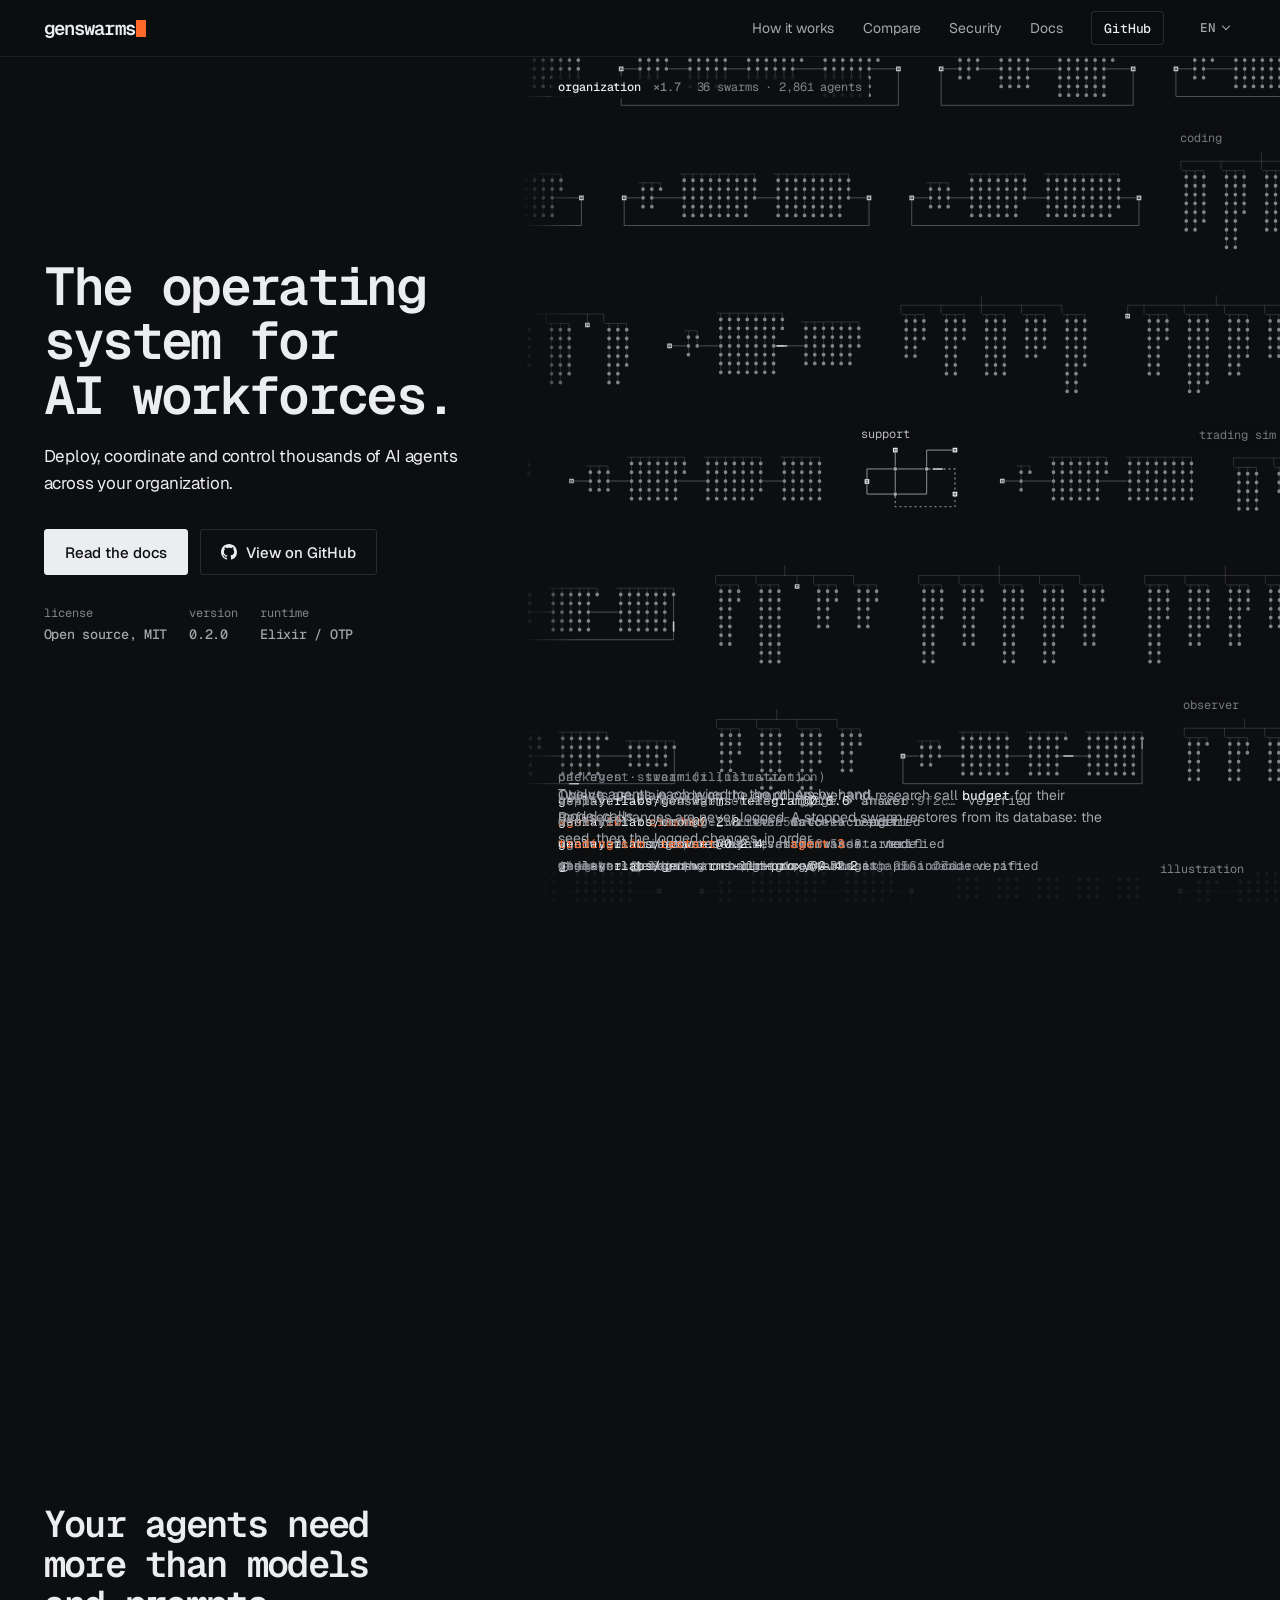
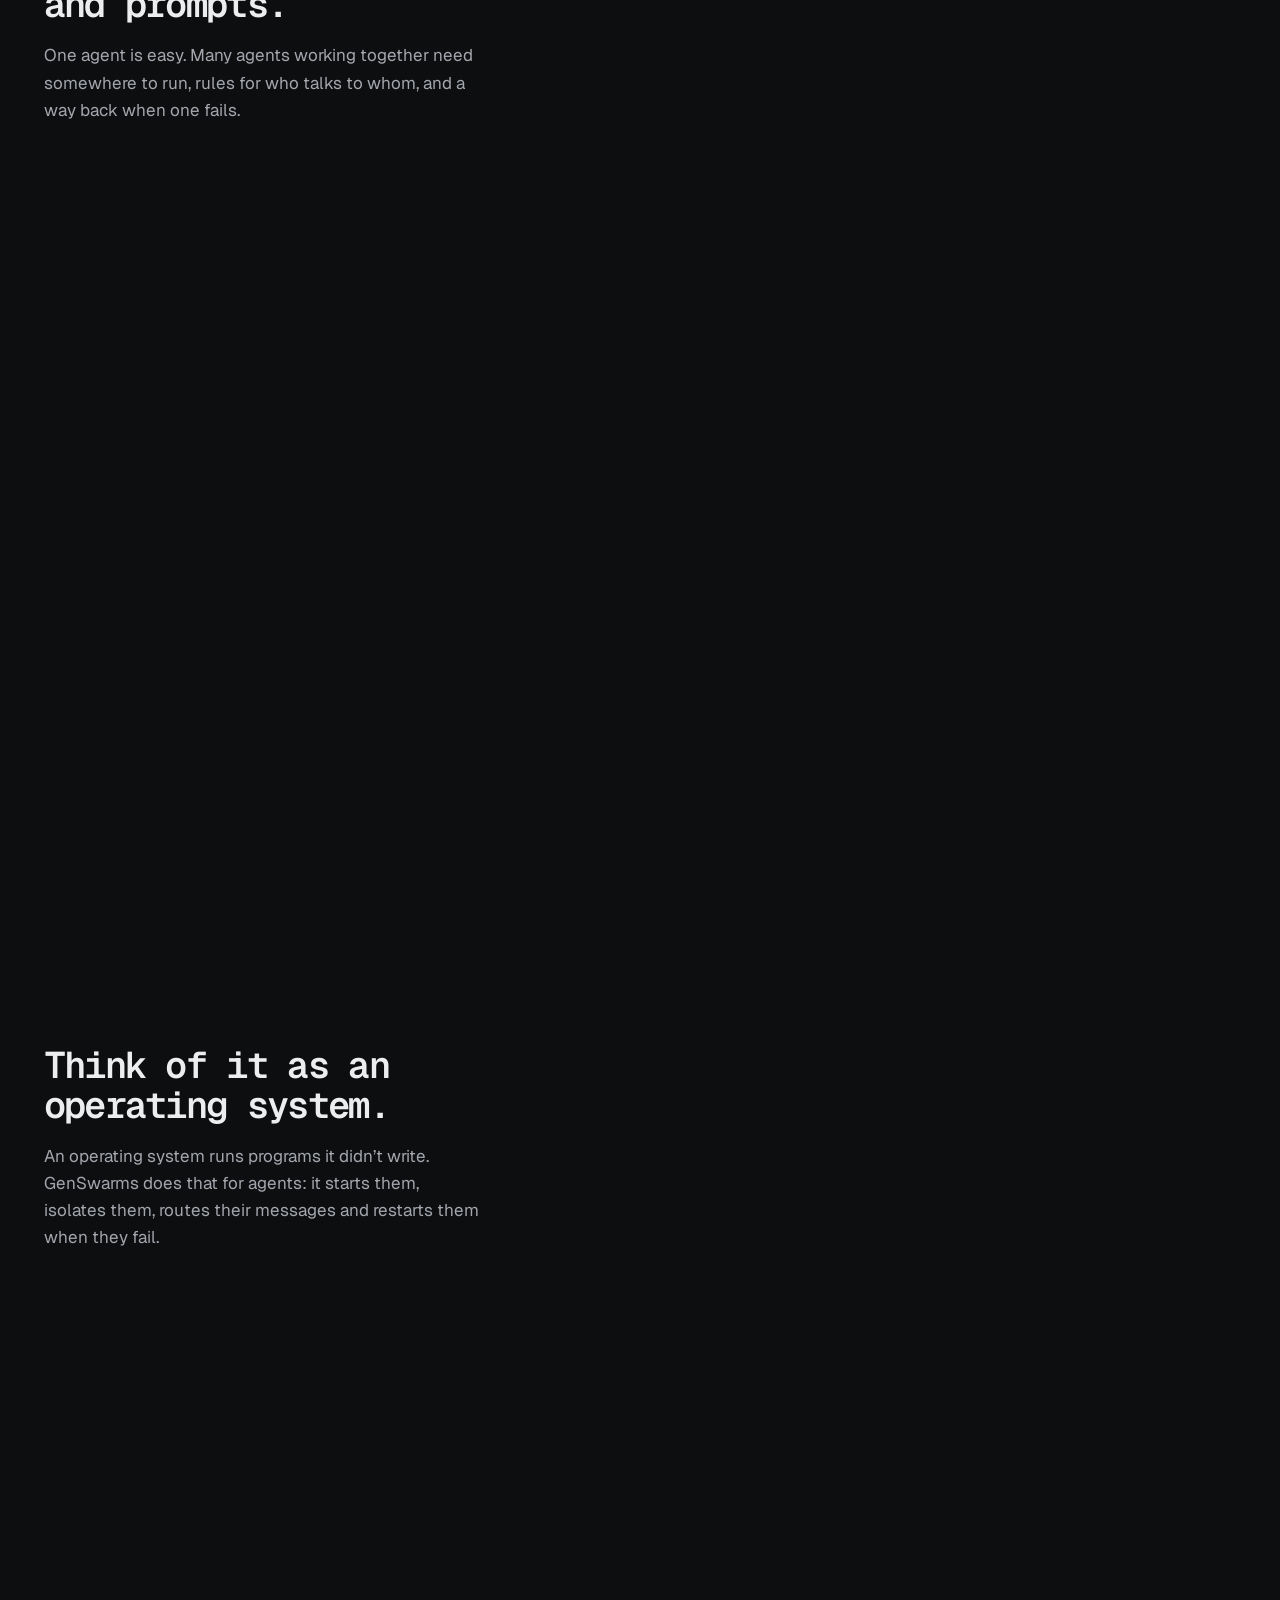
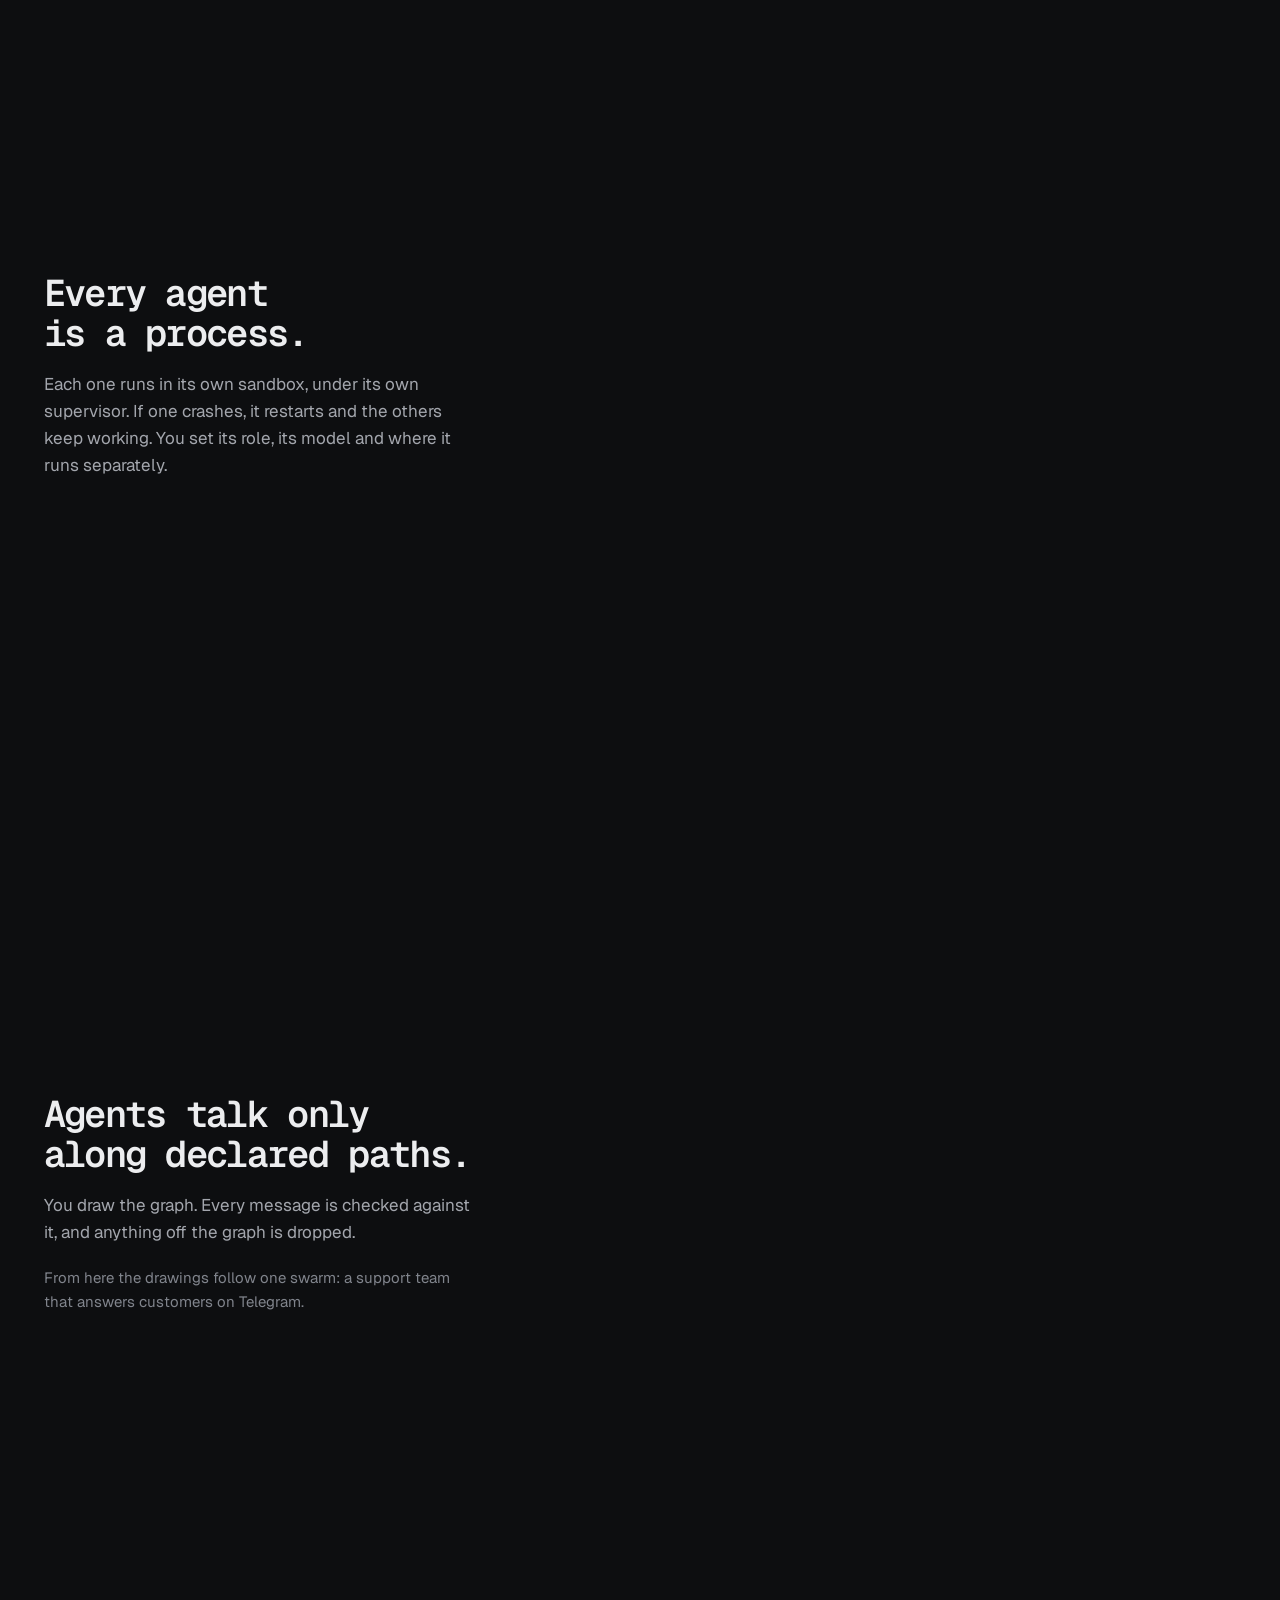
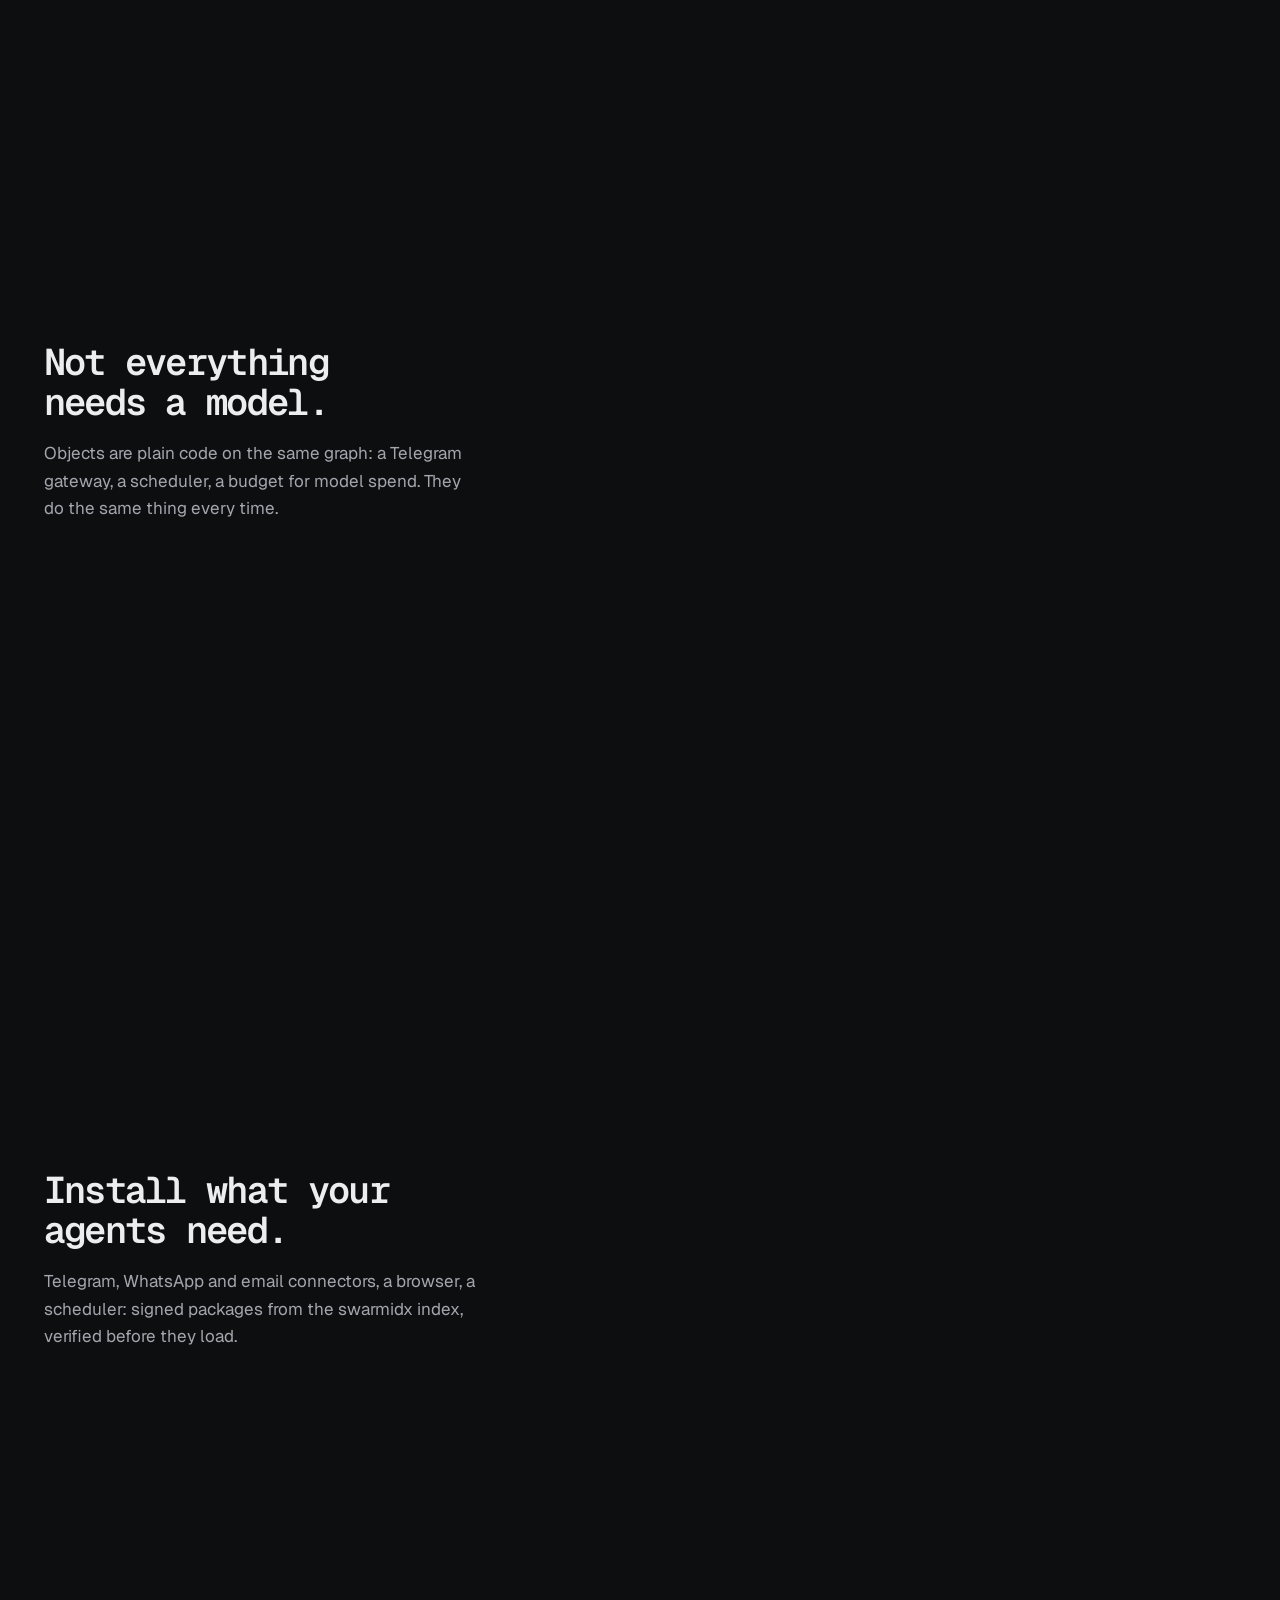
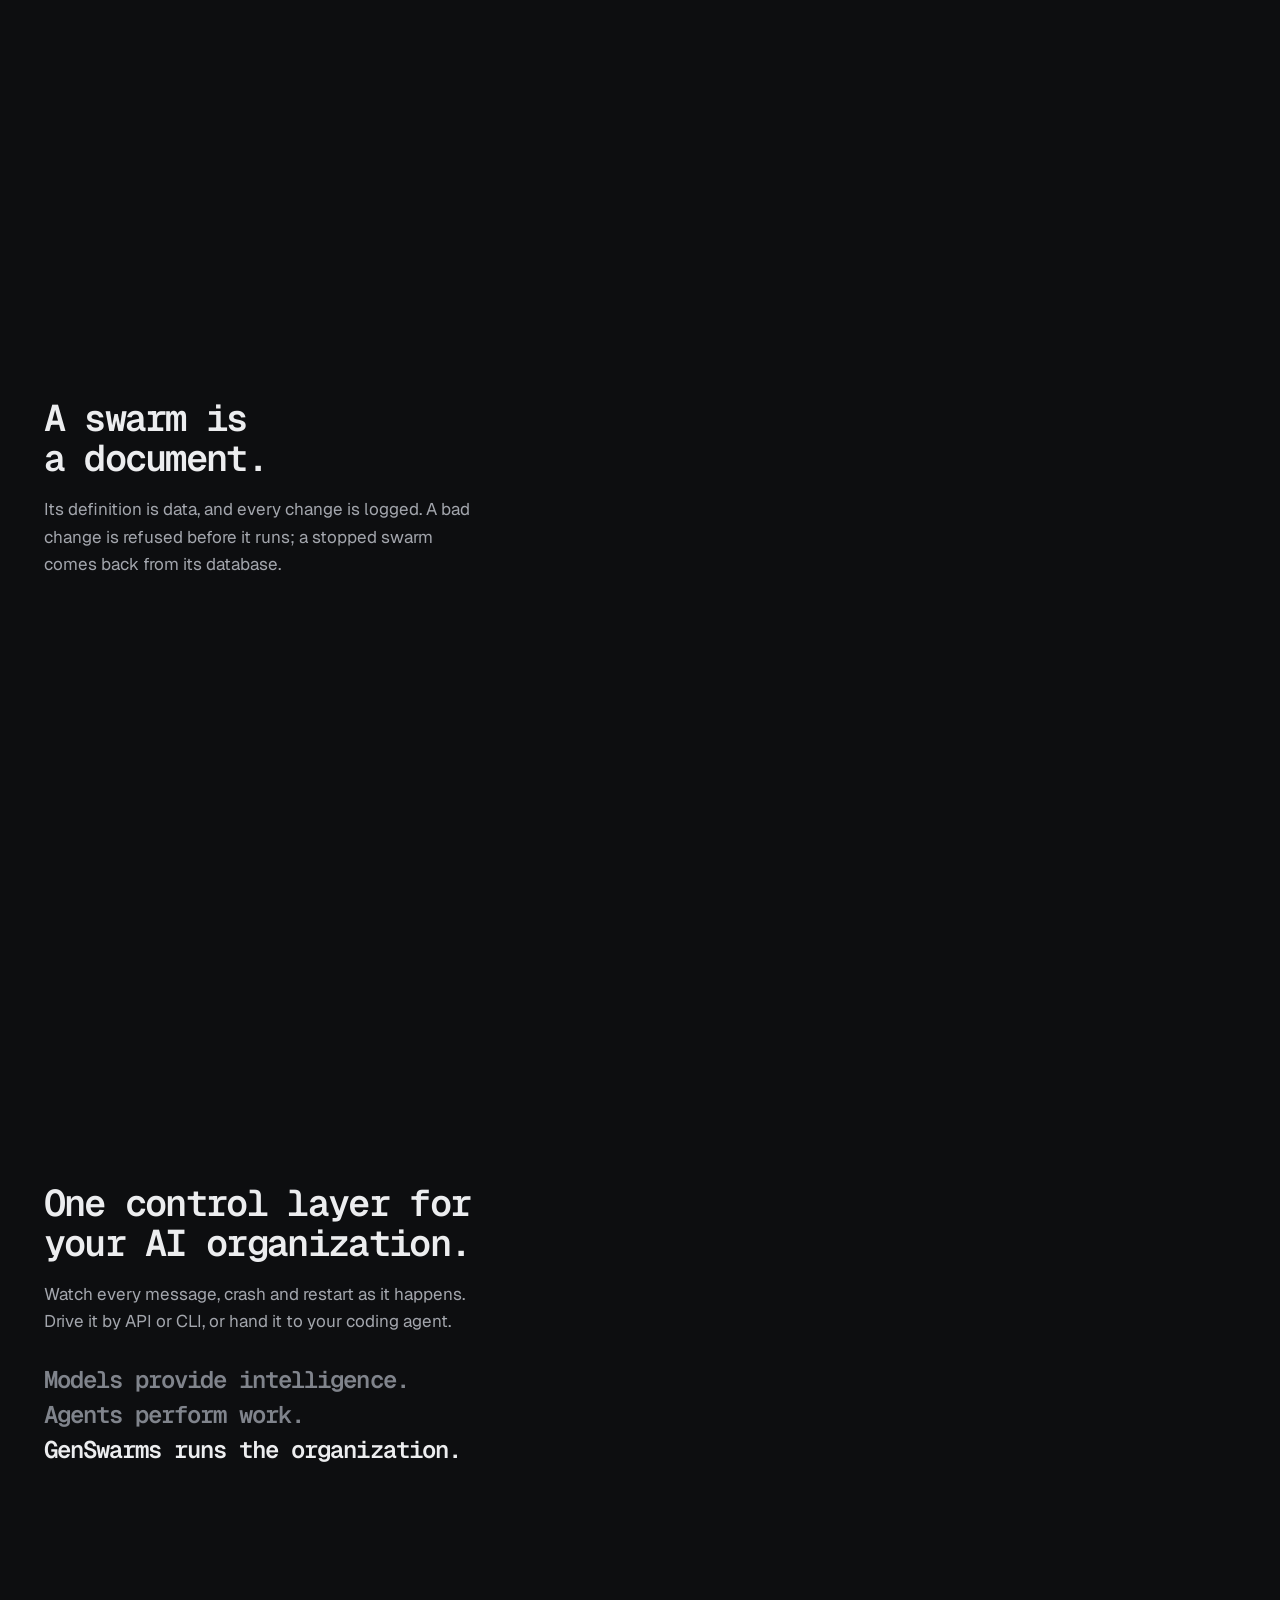
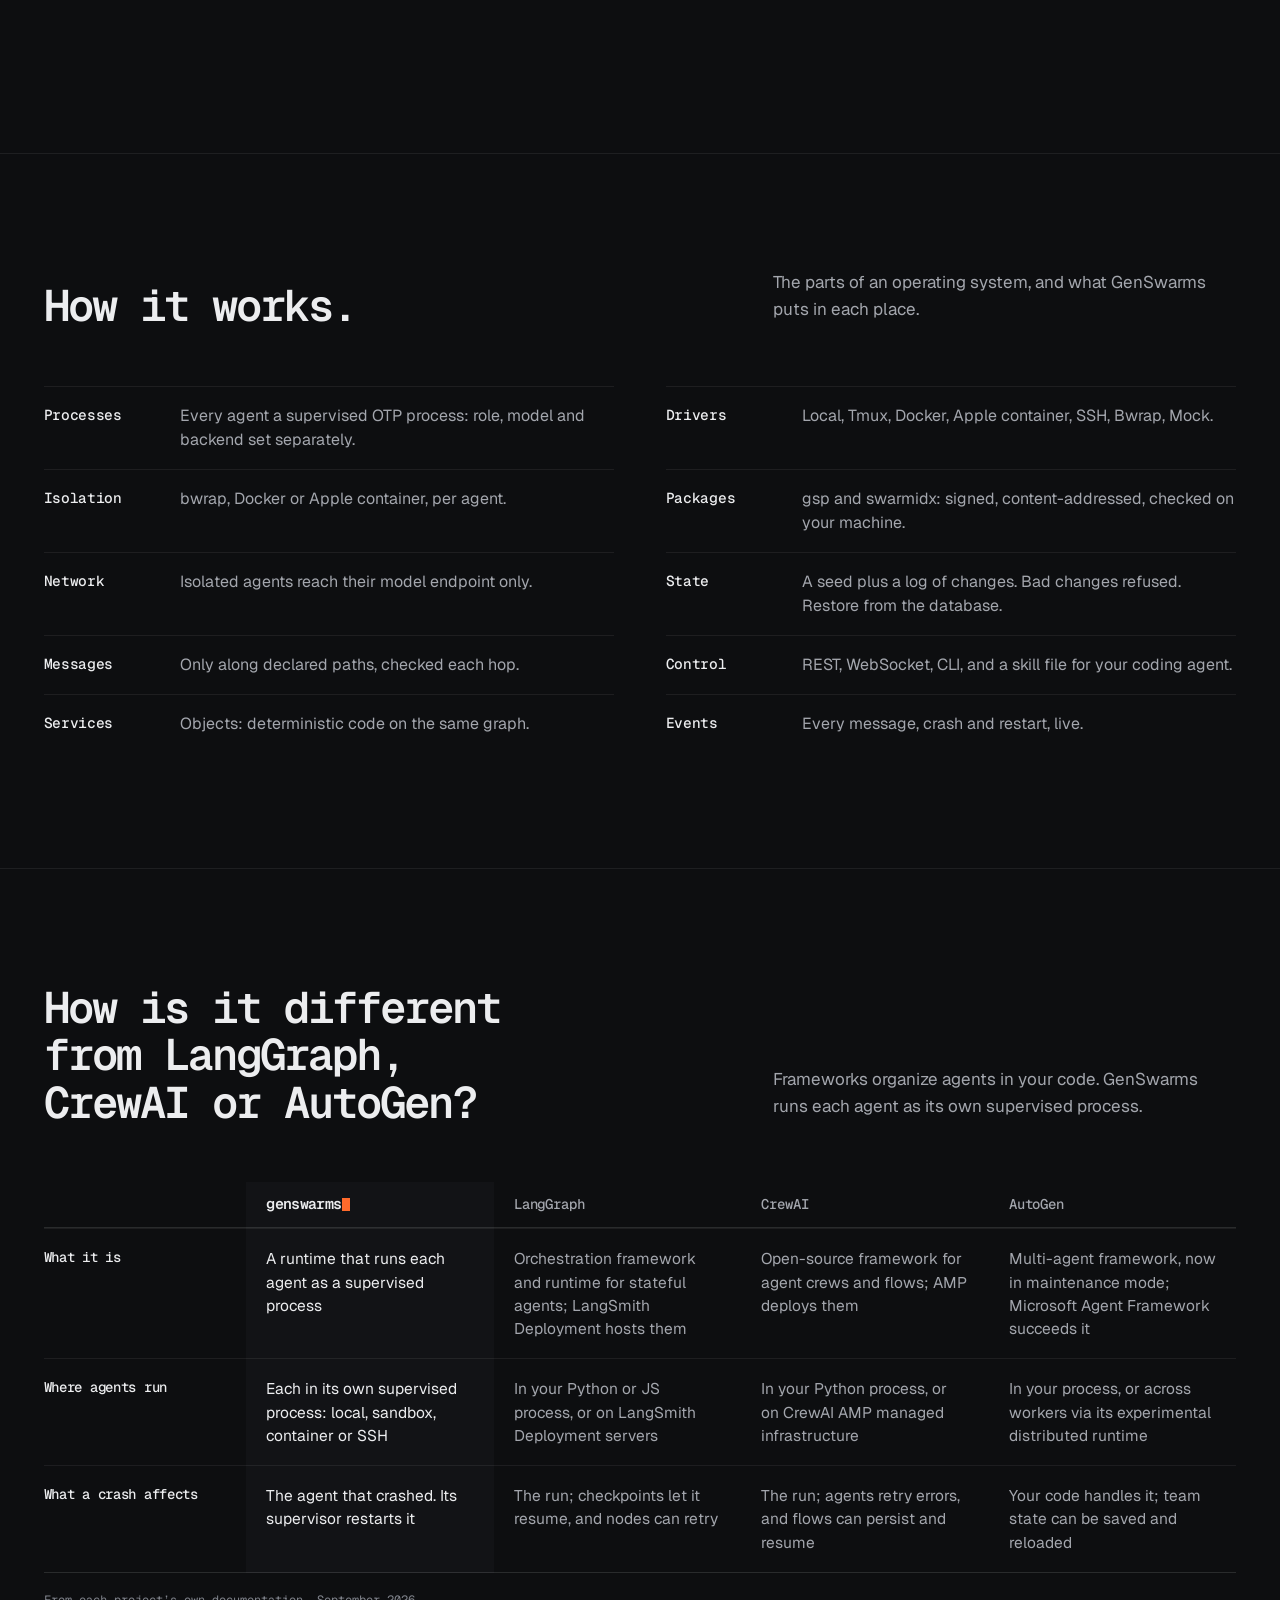
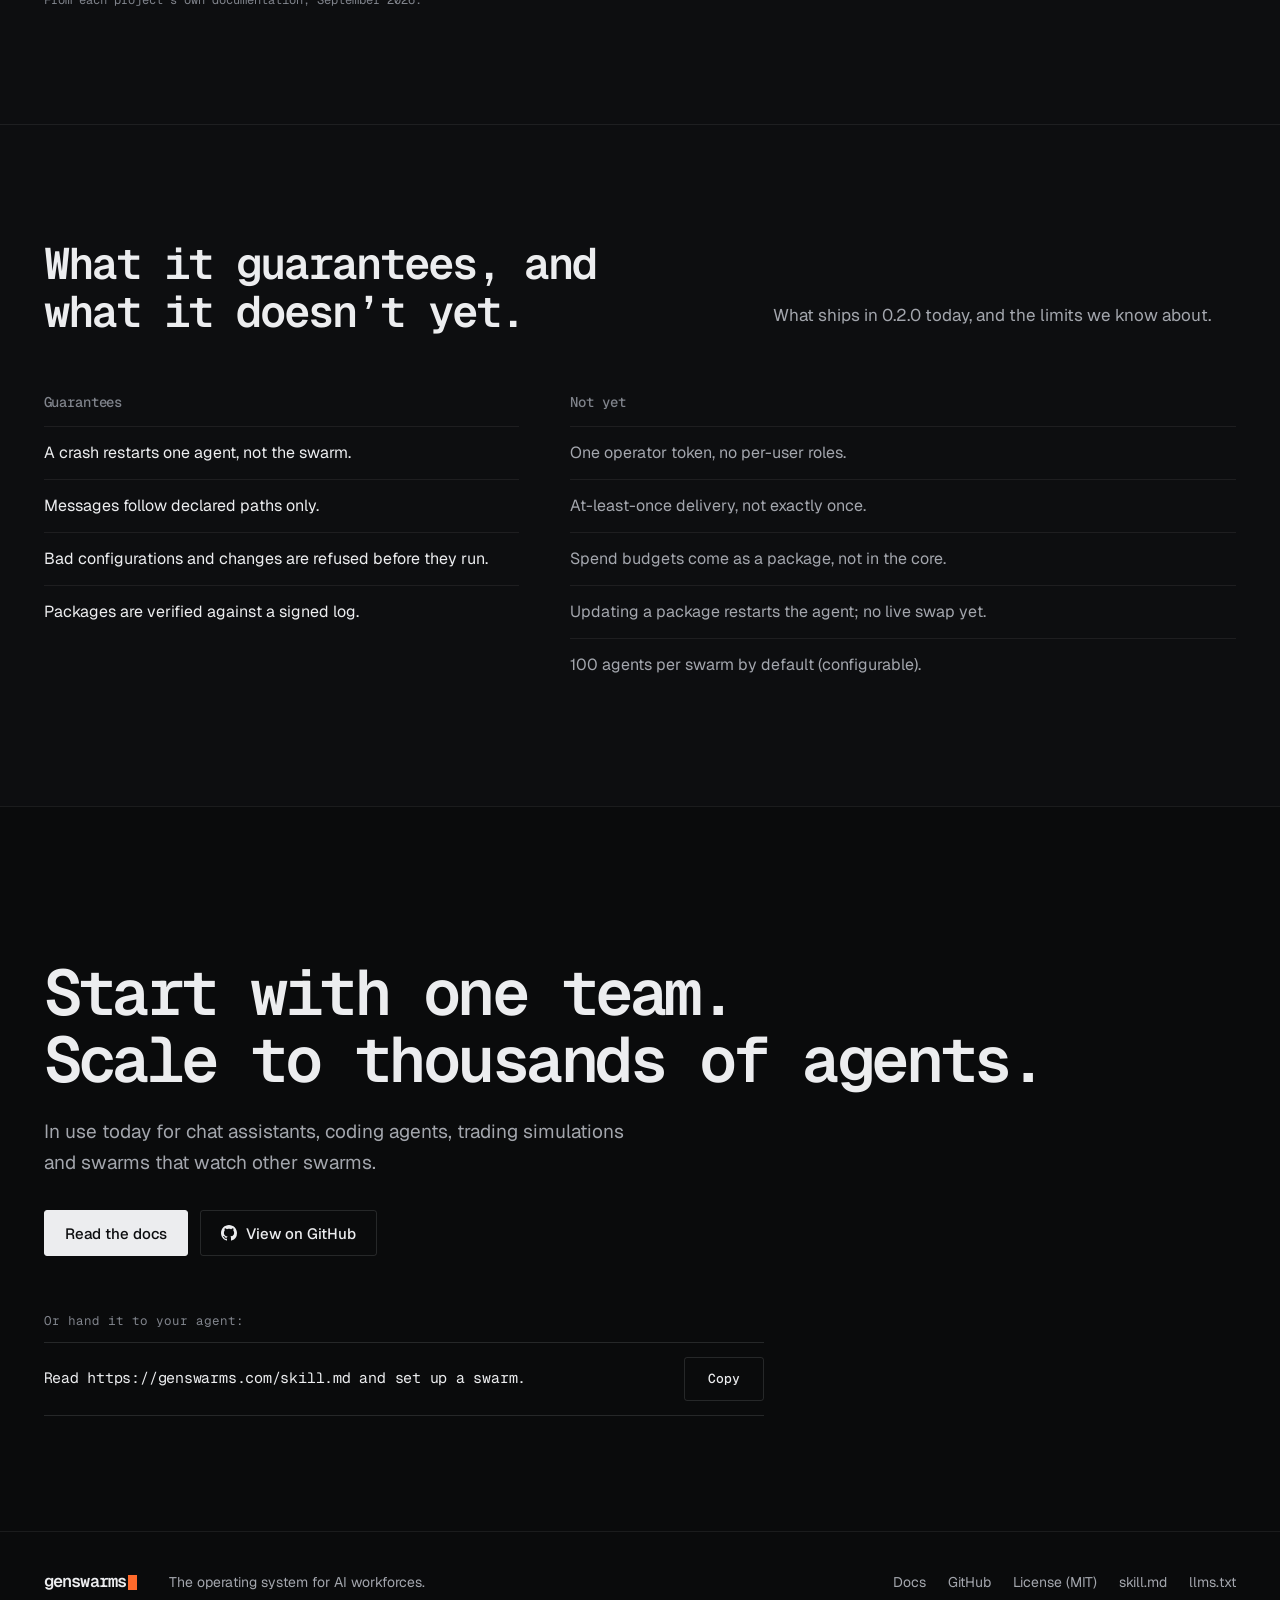
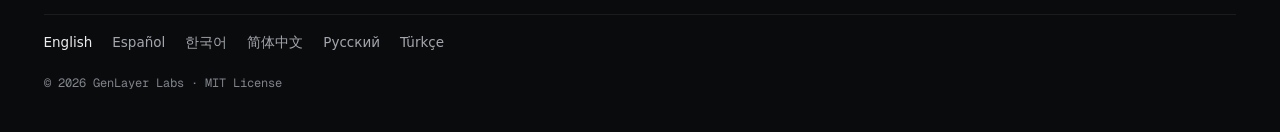
==== commit 294df0b7: "site i18n: the redesign in Spanish, Korean, Chinese, Russian and Turkish 91 new or changed catalogue" ====
--- a/website/index.html
+++ b/website/index.html
@@ -14,271 +14,1206 @@
 <link rel="alternate" hreflang="tr" href="https://genswarms.com/tr/">
 <link rel="alternate" hreflang="x-default" href="https://genswarms.com/">
 <meta http-equiv="content-language" content="en">
+<meta name="theme-color" content="#0D0E10">
 <meta property="og:type" content="website"><meta property="og:locale" content="en_US">
 <meta property="og:title" content="GenSwarms: the operating system for AI workforces">
 <meta property="og:description" content="Deploy, coordinate and control AI agents as separate, supervised processes.">
 <meta property="og:url" content="https://genswarms.com/"><meta property="og:image" content="https://genswarms.com/og-image.png">
+<meta property="og:image:width" content="1200"><meta property="og:image:height" content="630"><meta property="og:image:alt" content="GenSwarms: the operating system for AI workforces">
 <meta name="twitter:card" content="summary_large_image">
 <link rel="icon" href="/favicon.svg" type="image/svg+xml"><link rel="icon" href="/favicon-32.png" sizes="32x32"><link rel="apple-touch-icon" href="/apple-touch-icon.png">
 <script type="application/ld+json">{"@context":"https://schema.org","@type":"SoftwareApplication","name":"GenSwarms","applicationCategory":"DeveloperApplication","operatingSystem":"Linux, macOS","softwareVersion":"0.2.0","license":"https://opensource.org/licenses/MIT","url":"https://genswarms.com/","codeRepository":"https://github.com/genlayerlabs/genswarms","description":"The operating system for AI workforces: runs AI agents as separate, supervised processes on declared message paths, with a REST + WebSocket API and a live event stream.","inLanguage":"en","offers":{"@type":"Offer","price":"0","priceCurrency":"USD"},"author":{"@type":"Organization","name":"GenLayer Labs"}}</script>
 <link rel="preconnect" href="https://fonts.googleapis.com">
 <link rel="preconnect" href="https://fonts.gstatic.com" crossorigin>
-<link href="https://fonts.googleapis.com/css2?family=Bricolage+Grotesque:opsz,wght@12..96,400..800&family=Instrument+Sans:ital,wght@0,400;0,500;0,600;1,400&family=JetBrains+Mono:wght@400;500&display=swap" rel="stylesheet">
-<script>if(matchMedia('(min-width: 1000px) and (min-height: 600px) and (orientation: landscape)').matches&&!matchMedia('(prefers-reduced-motion: reduce)').matches)document.documentElement.classList.add('cine')</script>
+<link href="https://fonts.googleapis.com/css2?family=Geist+Mono:wght@400..600&family=Geist:wght@400..600&display=swap" rel="stylesheet" media="print" onload="this.media='all'">
+<noscript><link href="https://fonts.googleapis.com/css2?family=Geist+Mono:wght@400..600&family=Geist:wght@400..600&display=swap" rel="stylesheet"></noscript>
+<script>(function(){var d=document.documentElement;d.classList.add('js');if(matchMedia('(min-width: 960px) and (min-height: 640px), (orientation: landscape) and (min-width: 640px) and (max-height: 639px)').matches)d.classList.add('cine')})()</script>
 <style>
-:root{--sand:#E9E0D2;--sand-2:#DED3BF;--sand-3:#d3c7b0;--ink:#33301f;--ink-2:#5f5946;--line:rgba(51,48,31,.16);--clay:#A84E36;--clay-l:#D2704F;--clay-d:#96432e;--night:#12110d;--sage:#8fa06f;--sage-d:#56663a;--crash:#E0664A;--crash-d:#a2412b;--fd:'Bricolage Grotesque',ui-sans-serif,system-ui,sans-serif;--ft:'Instrument Sans',ui-sans-serif,system-ui,sans-serif;--fm:'JetBrains Mono',ui-monospace,Menlo,monospace;--g:clamp(16px,4.2vw,64px);--ease:cubic-bezier(.65,0,.25,1)}*{box-sizing:border-box}html{-webkit-text-size-adjust:100%;scroll-behavior:smooth;scroll-padding-top:88px}@media (prefers-reduced-motion:reduce){html{scroll-behavior:auto}}body{margin:0;background:var(--sand);color:var(--ink);font:400 18px/1.58 var(--ft);-webkit-font-smoothing:antialiased;text-rendering:optimizeLegibility;overflow-x:hidden}a{color:inherit}:focus-visible{outline:2px solid var(--clay);outline-offset:3px;border-radius:4px}code{font:500 .86em/1 var(--fm);background:var(--sand-2);padding:.18em .4em;border-radius:4px;color:var(--ink);white-space:nowrap}.sr{position:absolute;width:1px;height:1px;overflow:hidden;clip:rect(0 0 0 0);white-space:nowrap}.skip{position:absolute;left:16px;bottom:100%;max-width:calc(100% - 32px);background:var(--ink);color:var(--sand);padding:10px 14px;border-radius:8px;z-index:100}.skip:focus{bottom:auto;top:12px}.cine .step :focus-visible{scroll-margin-top:96px}.top{position:absolute;inset:0 0 auto 0;z-index:10;display:flex;align-items:center;justify-content:space-between;gap:24px;padding:22px var(--g)}.brand{display:inline-flex;align-items:center;min-height:44px;gap:10px;font:700 20px/1 var(--fd);letter-spacing:-.02em;text-decoration:none;color:var(--ink)}.mark{width:24px;height:24px;flex:none}.top nav{display:flex;align-items:center;gap:clamp(14px,2.2vw,30px);font-size:15px}.top nav a{display:inline-flex;align-items:center;min-height:44px;text-decoration:none;color:var(--ink-2)}.top nav a:hover{color:var(--ink)}.top nav .gh{color:var(--ink);font-weight:600;text-decoration:underline;text-decoration-thickness:1px;text-underline-offset:5px}.top nav .gh:hover{text-decoration-thickness:2px}@media (max-width:719px){.top nav a:not(.gh):not([href="/docs/"]){display:none}}.ctas{display:flex;flex-wrap:wrap;align-items:center;gap:12px 22px;margin:36px 0 0}.btn{display:inline-flex;align-items:center;justify-content:center;min-height:50px;padding:0 24px;border-radius:10px;font:600 16px/1 var(--ft);text-decoration:none;transition:background .2s,color .2s,border-color .2s}.btn-primary{background:var(--ink);color:var(--sand);border:1px solid var(--ink)}.btn-primary:hover{background:var(--clay);border-color:var(--clay)}.btn-ghost{border:0;text-decoration:underline;text-decoration-thickness:1px;text-underline-offset:5px;padding:0 4px;color:var(--ink)}.btn-ghost:hover{text-decoration-thickness:2px}.story{position:relative}.steps{padding:0 var(--g)}.step{padding:56px 0;border-top:1px solid var(--line)}.step-hero{border-top:0;padding-top:120px}.copy{max-width:38rem}.copy p{color:var(--ink-2);margin:0 0 18px;max-width:34em}.copy p,.spec dd,.cmp td,.sec-col li,.close p,.foot p{text-wrap:pretty}h1,h2,h3{font-family:var(--fd);color:var(--ink);margin:0;text-wrap:balance}h1{font-weight:780;font-size:clamp(44px,13.2vw,64px);line-height:.92;letter-spacing:-.042em;margin-bottom:30px;font-variation-settings:"opsz" 96}.step h2{font-weight:730;font-size:clamp(34px,9.4vw,52px);line-height:.98;letter-spacing:-.034em;margin-bottom:26px;font-variation-settings:"opsz" 96}.copy .lead{font:500 clamp(21px,1.75vw,25px)/1.34 var(--ft);color:var(--ink);letter-spacing:-.006em}.copy .ex{font-style:italic;font-size:17px;color:var(--ink-2);margin-top:22px}.copy .meta{font-size:14px;margin-top:22px}.copy .triad{margin-top:40px;max-width:none}.triad span{display:block;font:740 clamp(30px,7.6vw,54px)/1.04 var(--fd);letter-spacing:-.034em;color:var(--ink);font-variation-settings:"opsz" 96;padding:10px 0;border-top:1px solid var(--line)}.triad span:last-child{border-top:4px solid var(--ink);padding-top:14px}.still{margin:28px 0 0;padding:0}.still .sys.L{display:none}.still .sys.P{max-width:520px;margin:0 auto}.fig-note{font-size:13px;line-height:1.45;color:var(--ink-2);margin-top:10px}.stage-col{display:none}@media (min-width:760px){.still{margin:40px 0 0}.still .sys.L{display:block;max-width:900px}.still .sys.P{display:none}}@media (min-width:1000px){.step{padding:96px 0}.step-hero{padding-top:150px}h1{font-size:clamp(50px,5.5vw,104px)}.step h2{font-size:clamp(40px,4.2vw,64px);line-height:1}.triad span{font-size:clamp(30px,3vw,46px)}}@media (min-width:1280px){.step{display:grid;grid-template-columns:minmax(0,4.5fr) minmax(0,7.5fr);gap:4vw;align-items:center}.still{margin:0}h1{font-size:clamp(50px,5.8vw,104px)}}@media (max-height:500px) and (orientation:landscape){.step-hero{padding-top:96px}.step-hero h1{font-size:min(52px,13.2vw)}.step-hero .ctas{margin-top:26px}}@media (min-width:1000px){.cine .story{display:grid;grid-template-columns:minmax(0,1fr) min(58vw,880px)}.cine .steps{grid-column:1;grid-row:1;padding-right:3vw}.cine .step{display:flex;flex-direction:column;justify-content:center;min-height:78vh;padding:12vh 0;border-top:0}.cine .step-hero{min-height:100vh;padding-top:max(12vh,104px)}.cine .step:last-child{min-height:100vh}.cine .still{display:none}.cine .stage-col{display:block;grid-column:2;grid-row:1}}@media (min-width:1000px) and (max-width:1279px){.cine .story{grid-template-columns:minmax(0,1fr) 60vw}.cine h1{font-size:5.3vw}.cine .stage{padding-right:24px}}@media (min-width:1000px) and (max-width:1279px),(min-width:1000px) and (max-height:799px){.L.live .ts,.L.live .log{font-size:18.5px}}@media (min-width:1000px){.cine .step h2{font-size:clamp(36px,min(4.2vw,7.2vh),64px)}.cine .triad span{font-size:clamp(28px,min(3vw,5.4vh),46px)}}@media (min-width:1000px) and (max-height:799px){.stage{padding-top:12px;padding-bottom:12px}.stage-cap{margin-top:6px}}.stage{position:sticky;top:0;height:100vh;display:flex;flex-direction:column;justify-content:center;padding:24px var(--g) 24px 0}.stage-fig{margin:0;flex:1;min-height:0;display:flex;flex-direction:column;justify-content:center}.stage .sys{width:100%;height:min(78vh,720px)}@media (min-width:1921px){.cine .story{max-width:2240px;margin:0 auto;grid-template-columns:minmax(0,1fr) min(46vw,1040px)}.cine .stage .sys{height:min(74vh,860px)}}.stage-cap{min-height:1.45em;padding-left:2px}.stage-cap span{display:none}.live[data-s="4"]~.stage-cap [data-at="4"],.live[data-s="5"]~.stage-cap [data-at="5"],.live[data-s="6"]~.stage-cap [data-at="6"],.live[data-s="7"]~.stage-cap [data-at="7"]{display:inline}.rail{list-style:none;display:flex;gap:6px;margin:6px 0 0;padding:0}.rail button{appearance:none;border:0;background:none;padding:10px 0;width:34px;cursor:pointer;display:block}.rail button::before{content:"";display:block;height:3px;border-radius:2px;background:rgba(51,48,31,.2);transition:background .3s}.rail button:hover::before{background:rgba(51,48,31,.5)}.rail button[aria-current]::before{background:var(--ink)}.sys{display:block;width:100%;height:auto;overflow:visible}.sys text{font-family:var(--ft);fill:var(--ink-2)}.sys .t{fill:var(--ink);font-weight:500}.sys .tb{font-family:var(--fd);font-weight:700;fill:var(--ink);letter-spacing:-.02em}.sys .log{font-family:var(--fm);fill:var(--ink);white-space:pre}.sys .logcap{font-style:italic}.sys .k-message_routed,.sys .k-dg{fill:var(--ink-2)}.sys .k-invalid_route,.sys .k-no{fill:var(--crash-d)}.sys .k-hd,.sys .k-pkg{fill:var(--ink);font-weight:500}.sys .st{fill:var(--ink)}.fx{opacity:0}.org-ghost{fill:none;stroke:var(--ink);stroke-opacity:.22;stroke-width:1.2;stroke-dasharray:2 5;stroke-linecap:round}.org-ghost-m{stroke:var(--ink);stroke-opacity:.2;stroke-width:9;stroke-linecap:round}.P .org-ghost-m{stroke-width:7}.ag .core{fill:var(--ink)}.ag .ring{fill:none;stroke:var(--ink);stroke-opacity:.26;stroke-width:1.2}.ag .bnd,.lg-b{fill:rgba(233,224,210,.7);stroke:var(--ink);stroke-opacity:.35;stroke-width:1.2;stroke-dasharray:3 4}.wire{fill:none;stroke:var(--ink);stroke-opacity:.45;stroke-width:1.2;stroke-dasharray:2 5;stroke-linecap:round}.orgline{stroke:var(--ink-2);stroke-width:1}.dept{fill:var(--sand);stroke:var(--ink-2);stroke-width:1.1}.drop{stroke:var(--ink-2);stroke-width:1;stroke-opacity:.55}.layer{fill:var(--ink)}.sys .tb.bandl{fill:var(--sand)}.sys .ts.bandr{fill:#d5cab6}.dia-in{fill:none;stroke:var(--sand);stroke-width:1.5}.col{stroke:var(--ink);stroke-width:1.3;stroke-opacity:.4}.lead{stroke:var(--ink-2);stroke-width:1}.halo{fill:none;stroke:var(--ink);stroke-opacity:.3;stroke-width:1.2;stroke-dasharray:2 7;stroke-linecap:round}.sat{stroke:var(--ink-2);stroke-width:1.1}.glyph,.hex{fill:var(--sand);stroke:var(--ink);stroke-width:1.5}.e{stroke:var(--ink);stroke-width:1.8}.e-h{fill:var(--ink)}.burst{fill:none;stroke:var(--crash);stroke-width:2;stroke-dasharray:4 4;transform-box:fill-box;transform-origin:center}.restart{fill:none;stroke:var(--sage);stroke-width:3;transform-box:fill-box;transform-origin:center}.tok circle{fill:var(--clay);stroke:var(--sand);stroke-width:2.5}.ce{stroke:var(--ink);stroke-width:1.3;stroke-opacity:.55;fill:none}.cn{fill:var(--ink)}.ob{fill:var(--sand);stroke:var(--ink);stroke-width:1.8}.ob-c{fill:var(--ink)}.lg-r{fill:none;stroke:var(--ink);stroke-opacity:.4;stroke-width:1.2}.lg-c{fill:var(--ink)}.mc{stroke:var(--ink);stroke-opacity:.6;stroke-width:1.8;stroke-dasharray:.1 5;stroke-linecap:round}.edrop{stroke:var(--ink);stroke-opacity:.6;stroke-width:1.6;stroke-dasharray:5 5}.xm{fill:none;stroke:var(--crash-d);stroke-width:2.6;stroke-linecap:round}.sys .xl{fill:var(--crash-d)}.okb{fill:var(--sage-d)}.nob{fill:var(--crash-d)}.okc{fill:none;stroke:var(--sand);stroke-width:1.9;stroke-linecap:round;stroke-linejoin:round}.doc{fill:var(--sand);stroke:var(--ink);stroke-opacity:.45;stroke-width:1.3}.doc-f{fill:none;stroke:var(--ink);stroke-opacity:.45;stroke-width:1.3}.db{fill:var(--sand);stroke:var(--ink);stroke-width:1.4}.mline{stroke:var(--ink-2);stroke-width:1}.P .e,.P .ce{stroke-width:1.5}.live .world{transform-origin:0 0}.live .cam{transform-box:view-box}@media (prefers-reduced-motion:no-preference){.live .fx{transition:opacity .5s ease}.live .ag{transition:transform 1s cubic-bezier(.22,1,.36,1) calc(var(--i) * 30ms),opacity .5s ease}.live .world{transition:transform 1.2s var(--ease),opacity .7s ease .25s}.live .cam{transition:transform 1.2s var(--ease)}.live[data-s="0"] .halo{animation:spin 60s linear infinite;transform-box:fill-box;transform-origin:center}@keyframes spin{to{transform:rotate(360deg)}}.sys[data-s="3"] .a10 .core{animation:crashCore 7.2s infinite}.sys[data-s="3"] .burst{animation:burst 7.2s infinite}.sys[data-s="3"] .restart{animation:restart 7.2s infinite}.sys[data-s="3"] .st{animation:status 7.2s infinite}@keyframes crashCore{0%,33%{fill:var(--ink)}35%,56%{fill:var(--crash)}62%{fill:var(--sage)}72%,100%{fill:var(--ink)}}@keyframes burst{0%,33%{opacity:0;transform:scale(.6)}36%{opacity:1;transform:scale(1)}56%{opacity:.9;transform:scale(1.15)}64%,100%{opacity:0;transform:scale(1.5)}}@keyframes restart{0%,56%{opacity:0;transform:scale(1.5)}64%{opacity:1;transform:scale(1)}100%{opacity:1;transform:scale(1)}}@keyframes status{0%,34%{opacity:0}40%,100%{opacity:1}}}.proof{background:var(--sand-2)}.band{display:grid;gap:34px;max-width:1400px;margin:0 auto;padding:88px var(--g);border-top:1px solid var(--line)}.band:first-child{border-top:0;padding-top:104px}.band-head h2{font-weight:700;font-size:clamp(30px,6.6vw,46px);line-height:1.04;letter-spacing:-.028em;margin-bottom:16px}@media (min-width:1000px){.band{grid-template-columns:minmax(0,4fr) minmax(0,8fr);gap:6vw;padding-top:112px;padding-bottom:112px}.band-head{position:sticky;top:48px;align-self:start}.band-head h2{font-size:clamp(34px,3.2vw,46px)}}@media (min-width:1000px) and (max-width:1279px){.band#compare{grid-template-columns:minmax(0,1fr);gap:44px}#compare .band-head{position:static}#compare .band-head h2{max-width:20em}}.spec{margin:0;border-bottom:1px solid var(--line)}.spec div{display:grid;gap:2px;padding:13px 0;border-top:1px solid var(--line)}.spec dt{font:650 18px/1.3 var(--fd);letter-spacing:-.01em;color:var(--ink)}.spec dd{margin:0;color:var(--ink-2);font-size:17px;line-height:1.45}@media (min-width:640px){.spec div{grid-template-columns:minmax(120px,1fr) minmax(0,3fr);gap:24px;align-items:baseline}}.cmp-wrap{min-width:0}.cmp{width:100%;border-collapse:collapse;font-size:16px;line-height:1.45}.cmp th,.cmp td{text-align:left;vertical-align:top;padding:16px 16px;border-top:1px solid var(--line)}.cmp thead th{border-top:0;font:650 18px/1.2 var(--fd);letter-spacing:-.01em;color:var(--ink);padding-top:18px;padding-bottom:14px}.cmp tbody th{font-weight:600;color:var(--ink);width:17%}.cmp td{color:var(--ink-2)}.cmp .gs{background:var(--sand);color:var(--ink)}.cmp thead .gs{border-radius:12px 12px 0 0}.cmp tbody tr:last-child .gs{border-radius:0 0 12px 12px}.cmp tbody tr:last-child th,.cmp tbody tr:last-child td{border-bottom:1px solid var(--line)}.cmp tbody tr:last-child td.gs{border-bottom-color:transparent}@media (max-width:759px){.cmp,.cmp tbody,.cmp tr,.cmp th,.cmp td{display:block;width:auto}.cmp thead{position:absolute;width:1px;height:1px;overflow:hidden;clip:rect(0 0 0 0)}.cmp tr{padding:22px 0 8px;border-top:1px solid var(--line)}.cmp tbody tr:last-child{border-bottom:1px solid var(--line)}.cmp tbody th{border:0;padding:0 0 12px;font:650 20px/1.2 var(--fd);width:auto}.cmp td{border:0;padding:8px 0;display:grid;grid-template-columns:96px 1fr;gap:12px}.cmp td::before{content:attr(data-l);font-weight:600;color:var(--ink);font-size:14.5px}.cmp td.gs{border-radius:10px!important;padding:12px 12px;margin:0 -12px 6px}.cmp tbody tr:last-child th,.cmp tbody tr:last-child td{border-bottom:0}}.sec-cols{display:grid;gap:40px}@media (min-width:760px){.sec-cols{grid-template-columns:1.25fr 1fr;gap:5vw}}.sec-col h3{font-weight:650;font-size:23px;letter-spacing:-.015em;margin-bottom:14px}.sec-col ul{list-style:none;margin:0;padding:0;border-bottom:1px solid var(--line)}.sec-col li{position:relative;padding:13px 0 13px 30px;border-top:1px solid var(--line);color:var(--ink-2);font-size:16.5px;line-height:1.5}.sec-col li::before{content:"";position:absolute;left:2px;top:19px;width:12px;height:12px;border-radius:50%}.yes li::before{background:var(--sage);box-shadow:inset 0 0 0 1px var(--sage-d)}.not li::before{border:1.5px solid var(--ink-2)}.sec-col code{background:var(--sand)}.close{background:var(--night);color:var(--sand)}.close-in{max-width:1400px;margin:0 auto;padding:clamp(88px,12vw,160px) var(--g) 96px}.close h2{color:var(--sand);font-weight:760;font-size:clamp(40px,7.4vw,104px);line-height:.95;letter-spacing:-.04em;max-width:12em;font-variation-settings:"opsz" 96}.close p{color:#cbc1ae;font-size:clamp(18px,1.6vw,21px);max-width:32em;margin:30px 0 0}.close .btn-primary{background:var(--clay-l);border-color:var(--clay-l);color:var(--night)}.close .btn-primary:hover{background:var(--sand);border-color:var(--sand)}.close .btn-ghost{color:var(--sand)}.close :focus-visible,.foot :focus-visible{outline-color:var(--clay-l)}.handoff{margin-top:56px;max-width:640px}.handoff p{font-size:15px;margin:0 0 10px;color:#b3a993}.prompt{display:flex;align-items:stretch;border:1px solid rgba(233,224,210,.22);border-radius:10px;overflow:hidden}.prompt code{flex:1;min-width:0;background:none;color:var(--sand);font-size:14px;line-height:1.55;padding:14px 16px;white-space:normal;overflow-wrap:anywhere}.prompt button{appearance:none;border:0;border-left:1px solid rgba(233,224,210,.22);background:rgba(233,224,210,.06);color:var(--sand);font:600 14px/1 var(--ft);padding:0 18px;cursor:pointer;min-width:84px}.prompt button:hover{background:rgba(233,224,210,.14)}@media (max-width:479px){.prompt{flex-direction:column}.prompt button{border-left:0;border-top:1px solid rgba(233,224,210,.22);min-height:46px}}.foot{background:var(--night);color:#b3a993;border-top:1px solid rgba(233,224,210,.12)}.foot-in{max-width:1400px;margin:0 auto;padding:30px var(--g) 76px;display:flex;flex-wrap:wrap;align-items:center;gap:14px 32px;font-size:14.5px}.foot .brand{color:var(--sand);font-size:18px}.foot p{margin:0;flex:1;min-width:220px}.foot nav{display:flex;flex-wrap:wrap;gap:0 22px}.foot .legal{flex-basis:100%;font-size:13.5px}.foot nav a{display:inline-flex;align-items:center;min-height:44px;text-decoration:none}.foot nav a:hover{color:var(--sand)}
-.live[data-s="0"] .cam{transform:translateY(49px)}.live[data-s="1"] .cam{transform:translateY(-10px)}.live[data-s="2"] .cam{transform:translateY(0px)}.live[data-s="3"] .cam{transform:translateY(0px)}.live[data-s="4"] .cam{transform:translateY(-103px)}.live[data-s="5"] .cam{transform:translateY(-5px)}.live[data-s="6"] .cam{transform:translateY(-45px)}.live[data-s="7"] .cam{transform:translateY(57.5px)}.live[data-s="8"] .cam{transform:translateY(-10px)}.sys[data-s="0"] .v0{opacity:1;visibility:visible}.sys[data-s="1"] .v1{opacity:1;visibility:visible}.sys[data-s="2"] .v2{opacity:1;visibility:visible}.sys[data-s="3"] .v3{opacity:1;visibility:visible}.sys[data-s="4"] .v4{opacity:1;visibility:visible}.sys[data-s="5"] .v5{opacity:1;visibility:visible}.sys[data-s="6"] .v6{opacity:1;visibility:visible}.sys[data-s="7"] .v7{opacity:1;visibility:visible}.sys[data-s="8"] .v8{opacity:1;visibility:visible}.live[data-s="0"] .v0:not(.ag),.live[data-s="1"] .v1:not(.ag),.live[data-s="2"] .v2:not(.ag),.live[data-s="3"] .v3:not(.ag),.live[data-s="4"] .v4:not(.ag),.live[data-s="5"] .v5:not(.ag),.live[data-s="6"] .v6:not(.ag),.live[data-s="7"] .v7:not(.ag),.live[data-s="8"] .v8:not(.ag){transition-delay:.35s}.L[data-s="0"] .a0{transform:translate(400px,300px) scale(1.9)}.L[data-s="0"] .a1,.L[data-s="0"] .a2,.L[data-s="0"] .a3,.L[data-s="0"] .a4,.L[data-s="0"] .a5,.L[data-s="0"] .a6,.L[data-s="0"] .a7,.L[data-s="0"] .a8,.L[data-s="0"] .a9,.L[data-s="0"] .a10,.L[data-s="0"] .a11{transform:translate(400px,300px) scale(0.3)}.L[data-s="1"] .a0{transform:translate(400px,320px)}.L[data-s="1"] .a1{transform:translate(175px,140px)}.L[data-s="1"] .a2{transform:translate(330px,92px)}.L[data-s="1"] .a3{transform:translate(565px,118px)}.L[data-s="1"] .a4{transform:translate(700px,222px)}.L[data-s="1"] .a5{transform:translate(118px,300px)}.L[data-s="1"] .a6{transform:translate(252px,425px)}.L[data-s="1"] .a7{transform:translate(640px,372px)}.L[data-s="1"] .a8{transform:translate(522px,488px)}.L[data-s="1"] .a9{transform:translate(372px,562px)}.L[data-s="1"] .a10{transform:translate(150px,530px)}.L[data-s="1"] .a11{transform:translate(716px,548px)}.L[data-s="2"] .a0,.L[data-s="3"] .a0{transform:translate(250px,300px)}.L[data-s="2"] .a1,.L[data-s="3"] .a1{transform:translate(350px,300px)}.L[data-s="2"] .a2,.L[data-s="3"] .a2{transform:translate(450px,300px)}.L[data-s="2"] .a3,.L[data-s="3"] .a3,.L[data-s="4"] .a3,.L[data-s="5"] .a3,.L[data-s="6"] .a3,.L[data-s="7"] .a3,.L[data-s="8"] .a3{transform:translate(550px,300px)}.L[data-s="2"] .a4,.L[data-s="3"] .a4,.L[data-s="4"] .a4,.L[data-s="5"] .a4,.L[data-s="6"] .a4,.L[data-s="7"] .a4,.L[data-s="8"] .a4{transform:translate(250px,390px)}.L[data-s="2"] .a5,.L[data-s="3"] .a5,.L[data-s="4"] .a5,.L[data-s="5"] .a5,.L[data-s="6"] .a5,.L[data-s="7"] .a5,.L[data-s="8"] .a5{transform:translate(350px,390px)}.L[data-s="2"] .a6,.L[data-s="3"] .a6,.L[data-s="4"] .a6,.L[data-s="5"] .a6,.L[data-s="6"] .a6,.L[data-s="7"] .a6,.L[data-s="8"] .a6{transform:translate(450px,390px)}.L[data-s="2"] .a7,.L[data-s="3"] .a7,.L[data-s="4"] .a7,.L[data-s="5"] .a7,.L[data-s="6"] .a7,.L[data-s="7"] .a7,.L[data-s="8"] .a7{transform:translate(550px,390px)}.L[data-s="2"] .a8,.L[data-s="3"] .a8,.L[data-s="4"] .a8,.L[data-s="5"] .a8,.L[data-s="6"] .a8,.L[data-s="7"] .a8,.L[data-s="8"] .a8{transform:translate(250px,480px)}.L[data-s="2"] .a9,.L[data-s="3"] .a9,.L[data-s="4"] .a9,.L[data-s="5"] .a9,.L[data-s="6"] .a9,.L[data-s="7"] .a9,.L[data-s="8"] .a9{transform:translate(350px,480px)}.L[data-s="2"] .a10,.L[data-s="3"] .a10,.L[data-s="4"] .a10,.L[data-s="5"] .a10,.L[data-s="6"] .a10,.L[data-s="7"] .a10,.L[data-s="8"] .a10{transform:translate(450px,480px)}.L[data-s="2"] .a11,.L[data-s="3"] .a11,.L[data-s="4"] .a11,.L[data-s="5"] .a11,.L[data-s="6"] .a11,.L[data-s="7"] .a11,.L[data-s="8"] .a11{transform:translate(550px,480px)}.L[data-s="4"] .a0,.L[data-s="5"] .a0,.L[data-s="6"] .a0,.L[data-s="7"] .a0,.L[data-s="8"] .a0{transform:translate(330px,235px)}.L[data-s="4"] .a1,.L[data-s="5"] .a1,.L[data-s="6"] .a1,.L[data-s="7"] .a1,.L[data-s="8"] .a1{transform:translate(330px,425px)}.L[data-s="4"] .a2,.L[data-s="5"] .a2,.L[data-s="6"] .a2,.L[data-s="7"] .a2,.L[data-s="8"] .a2{transform:translate(560px,330px)}.L[data-s="7"] .world,.L[data-s="8"] .world{transform:translate(313px,272px) scale(0.2);opacity:0}.L .t{font-size:20px}.L .ts{font-size:16px}.L .tb{font-size:26px}.L .log{font-size:16px}.L[data-s="4"] .tok{transform:translate(445px,282.5px)}.L[data-s="5"] .tok{transform:translate(330px,330px)}.L[data-s="4"] .tok2{transform:translate(461px,330px)}.L[data-s="0"] .tok,.L[data-s="1"] .tok,.L[data-s="2"] .tok,.L[data-s="3"] .tok,.L[data-s="6"] .tok,.L[data-s="7"] .tok,.L[data-s="8"] .tok{transform:translate(330px,235px)}.L .tok2{transform:translate(560px,330px)}@media (prefers-reduced-motion:no-preference){@keyframes t4L{0%{transform:translate(140px,330px);opacity:0}4%{transform:translate(140px,330px);opacity:1}18%{transform:translate(330px,235px);opacity:1}34%{transform:translate(560px,330px);opacity:1}36%{transform:translate(560px,330px);opacity:1}54%{transform:translate(330px,425px);opacity:1}72%{transform:translate(140px,330px);opacity:1}78%{transform:translate(140px,330px);opacity:0}100%{transform:translate(140px,330px);opacity:0}}@keyframes x4L{0%{transform:translate(560px,330px);opacity:0}38%{transform:translate(560px,330px);opacity:0}40%{transform:translate(560px,330px);opacity:1}50%{transform:translate(461px,330px);opacity:1}64%{transform:translate(461px,330px);opacity:1}70%{transform:translate(461px,330px);opacity:0}100%{transform:translate(461px,330px);opacity:0}}@keyframes t5L{0%{transform:translate(140px,330px);opacity:0}4%{transform:translate(140px,330px);opacity:1}24%{transform:translate(330px,235px);opacity:1}46%{transform:translate(330px,425px);opacity:1}68%{transform:translate(140px,330px);opacity:1}74%{transform:translate(140px,330px);opacity:0}100%{transform:translate(140px,330px);opacity:0}}.L[data-s="4"] .tok{animation:t4L 6.4s linear infinite}.L[data-s="4"] .tok2{animation:x4L 6.4s linear infinite}.L[data-s="5"] .tok{animation:t5L 5.6s linear infinite}}.P[data-s="0"] .a0{transform:translate(200px,300px) scale(1.7)}.P[data-s="1"] .a0{transform:translate(200px,300px)}.P[data-s="1"] .a1{transform:translate(70px,92px)}.P[data-s="1"] .a2{transform:translate(190px,58px)}.P[data-s="1"] .a3{transform:translate(322px,112px)}.P[data-s="1"] .a4{transform:translate(352px,250px)}.P[data-s="1"] .a5{transform:translate(48px,250px)}.P[data-s="1"] .a6{transform:translate(108px,392px)}.P[data-s="1"] .a7{transform:translate(312px,380px)}.P[data-s="1"] .a8{transform:translate(252px,492px)}.P[data-s="1"] .a9{transform:translate(130px,560px)}.P[data-s="1"] .a10{transform:translate(40px,480px)}.P[data-s="1"] .a11{transform:translate(352px,574px)}.P[data-s="2"] .a0,.P[data-s="3"] .a0{transform:translate(80px,300px)}.P[data-s="2"] .a1,.P[data-s="3"] .a1{transform:translate(160px,300px)}.P[data-s="2"] .a2,.P[data-s="3"] .a2{transform:translate(240px,300px)}.P[data-s="2"] .a3,.P[data-s="3"] .a3{transform:translate(320px,300px)}.P[data-s="2"] .a4,.P[data-s="3"] .a4{transform:translate(80px,380px)}.P[data-s="2"] .a5,.P[data-s="3"] .a5{transform:translate(160px,380px)}.P[data-s="2"] .a6,.P[data-s="3"] .a6{transform:translate(240px,380px)}.P[data-s="2"] .a7,.P[data-s="3"] .a7{transform:translate(320px,380px)}.P[data-s="2"] .a8,.P[data-s="3"] .a8{transform:translate(80px,460px)}.P[data-s="2"] .a9,.P[data-s="3"] .a9{transform:translate(160px,460px)}.P[data-s="2"] .a10,.P[data-s="3"] .a10{transform:translate(240px,460px)}.P[data-s="2"] .a11,.P[data-s="3"] .a11{transform:translate(320px,460px)}.P[data-s="4"] .a0,.P[data-s="5"] .a0,.P[data-s="6"] .a0,.P[data-s="7"] .a0,.P[data-s="8"] .a0{transform:translate(80px,175px)}.P[data-s="4"] .a1,.P[data-s="5"] .a1,.P[data-s="6"] .a1,.P[data-s="7"] .a1{transform:translate(320px,175px)}.P[data-s="4"] .a2,.P[data-s="5"] .a2,.P[data-s="6"] .a2,.P[data-s="7"] .a2{transform:translate(200px,370px)}.P[data-s="7"] .world,.P[data-s="8"] .world{transform:translate(160px,260px) scale(0.2);opacity:0}.P .t{font-size:16px}.P .ts{font-size:15.5px}.P .tb{font-size:20px}.P .log{font-size:15px}.P[data-s="4"] .tok{transform:translate(140px,272.5px)}.P[data-s="5"] .tok{transform:translate(200px,175px)}.P[data-s="4"] .tok2{transform:translate(200px,312px)}.P[data-s="0"] .tok,.P[data-s="1"] .tok,.P[data-s="2"] .tok,.P[data-s="3"] .tok,.P[data-s="6"] .tok,.P[data-s="7"] .tok,.P[data-s="8"] .tok{transform:translate(80px,175px)}.P .tok2{transform:translate(200px,370px)}@media (prefers-reduced-motion:no-preference){@keyframes t4P{0%{transform:translate(200px,50px);opacity:0}4%{transform:translate(200px,50px);opacity:1}18%{transform:translate(80px,175px);opacity:1}34%{transform:translate(200px,370px);opacity:1}36%{transform:translate(200px,370px);opacity:1}54%{transform:translate(320px,175px);opacity:1}72%{transform:translate(200px,50px);opacity:1}78%{transform:translate(200px,50px);opacity:0}100%{transform:translate(200px,50px);opacity:0}}@keyframes x4P{0%{transform:translate(200px,370px);opacity:0}38%{transform:translate(200px,370px);opacity:0}40%{transform:translate(200px,370px);opacity:1}50%{transform:translate(200px,312px);opacity:1}64%{transform:translate(200px,312px);opacity:1}70%{transform:translate(200px,312px);opacity:0}100%{transform:translate(200px,312px);opacity:0}}@keyframes t5P{0%{transform:translate(200px,50px);opacity:0}4%{transform:translate(200px,50px);opacity:1}24%{transform:translate(80px,175px);opacity:1}46%{transform:translate(320px,175px);opacity:1}68%{transform:translate(200px,50px);opacity:1}74%{transform:translate(200px,50px);opacity:0}100%{transform:translate(200px,50px);opacity:0}}.P[data-s="4"] .tok{animation:t4P 6.4s linear infinite}.P[data-s="4"] .tok2{animation:x4P 6.4s linear infinite}.P[data-s="5"] .tok{animation:t5P 5.6s linear infinite}}
-.lang{position:relative}.lang summary{list-style:none;display:inline-flex;align-items:center;justify-content:center;gap:7px;min-height:44px;min-width:44px;cursor:pointer;color:var(--ink-2);font:500 13px/1 var(--fm);letter-spacing:.04em;border-radius:6px}.lang summary::-webkit-details-marker{display:none}.lang summary::after{content:"";width:5px;height:5px;border-right:1.5px solid currentColor;border-bottom:1.5px solid currentColor;transform:translateY(-2px) rotate(45deg)}.lang[open] summary::after{transform:translateY(1px) rotate(-135deg)}.lang summary:hover,.lang[open] summary{color:var(--ink)}.lang ul{position:absolute;right:0;top:100%;z-index:20;list-style:none;margin:2px 0 0;padding:6px;min-width:170px;background:var(--sand);border:1px solid var(--line);border-radius:10px;box-shadow:0 12px 32px rgba(51,48,31,.16)}.top nav .lang a{display:flex!important;align-items:center;min-height:44px;padding:0 12px;border-radius:6px;color:var(--ink-2);font:400 15px/1.2 system-ui,-apple-system,"Segoe UI",Roboto,"Noto Sans","Apple SD Gothic Neo","Noto Sans KR","PingFang SC","Noto Sans SC",sans-serif;text-decoration:none;white-space:nowrap}.top nav .lang a:hover{background:var(--sand-2);color:var(--ink)}.top nav .lang a[aria-current]{color:var(--ink);font-weight:600}.foot .foot-langs{flex-basis:100%;gap:0 20px;font-family:system-ui,-apple-system,"Segoe UI",Roboto,"Noto Sans","Apple SD Gothic Neo","Noto Sans KR","PingFang SC","Noto Sans SC",sans-serif}.foot-langs a[aria-current]{color:var(--sand)}.langbar{position:relative;z-index:11;display:flex;align-items:center;justify-content:center;gap:8px;min-height:44px;padding:0 4px 0 16px;background:var(--ink);color:var(--sand);font:500 15px/1.4 system-ui,-apple-system,"Segoe UI",Roboto,"Noto Sans","Apple SD Gothic Neo","Noto Sans KR","PingFang SC","Noto Sans SC",sans-serif}.langbar p{margin:0;padding:11px 0;min-width:0}.langbar a{font-weight:600;text-decoration:underline;text-decoration-color:var(--clay-l);text-underline-offset:3px;white-space:nowrap}.langbar button{flex:none;width:44px;height:44px;border:0;border-radius:8px;background:none;color:inherit;font:400 24px/1 system-ui,sans-serif;cursor:pointer}.langbar :focus-visible{outline-color:var(--clay-l)}@media (max-width:368px){.top nav>a[href="/docs/"]{display:none}}
+:root{color-scheme:dark;--bg:#0D0E10;--bg-0:#0A0B0C;--bg-1:#121316;--bg-2:#18191D;--hl:rgba(232,234,238,.075);--hl-2:rgba(232,234,238,.13);--hl-3:rgba(232,234,238,.22);--ink:#ECEDEF;--ink-2:#A3A6AD;--ink-3:#80848C;--or:#FF6A2B;--fm:'Geist Mono',ui-monospace,SFMono-Regular,Menlo,monospace;--fs:'Geist',ui-sans-serif,system-ui,-apple-system,'Segoe UI',sans-serif;--fh:var(--fm);--fc:'Geist Mono',ui-monospace,SFMono-Regular,Menlo,monospace;--g:clamp(16px,3.4vw,48px);--nav:56px;--sh:clamp(280px,42vh,440px)}@supports (height:1svh){:root{--sh:clamp(280px,42svh,440px)}}*{box-sizing:border-box}html{-webkit-text-size-adjust:100%;text-size-adjust:100%;scroll-behavior:smooth;scroll-padding-top:calc(var(--nav) + 8px);background:var(--bg)}@media (prefers-reduced-motion:reduce){html{scroll-behavior:auto}}body{margin:0;background:var(--bg);color:var(--ink-2);font:400 17px/1.6 var(--fs);-webkit-font-smoothing:antialiased;text-rendering:optimizeLegibility;overflow-x:hidden;overflow-x:clip}a{color:inherit}:focus-visible{outline:2px solid var(--ink);outline-offset:3px;border-radius:2px}.sr{position:absolute;width:1px;height:1px;overflow:hidden;clip:rect(0 0 0 0);white-space:nowrap}.skip{position:absolute;left:16px;bottom:100%;max-width:calc(100% - 32px);background:var(--ink);color:var(--bg);padding:10px 14px;z-index:100;font-weight:500;border-radius:2px}.skip:focus{bottom:auto;top:12px}h1,h2,h3{font-family:var(--fh);color:var(--ink);margin:0;font-weight:600;text-wrap:balance}p{text-wrap:pretty}.wrap{max-width:1280px;margin:0 auto;padding:0 var(--g);position:relative}.brand{display:inline-flex;align-items:center;min-height:44px;font:600 19px/1 var(--fm);letter-spacing:-.045em;color:var(--ink);text-decoration:none;white-space:nowrap}.cur{display:inline-block;width:.52em;height:.86em;background:var(--or);margin-left:.08em;vertical-align:-.1em}.brand .cur{align-self:center;margin-top:.05em}.top{position:sticky;top:0;z-index:20;background:rgba(13,14,16,.9);-webkit-backdrop-filter:blur(10px);backdrop-filter:blur(10px);border-bottom:1px solid var(--hl)}.top-in{height:var(--nav);display:flex;align-items:center;justify-content:space-between;gap:20px}.top nav{display:flex;align-items:center;gap:clamp(12px,2.2vw,30px);font-size:14px}.top nav>a{display:inline-flex;align-items:center;min-height:44px;color:var(--ink-2);text-decoration:none;transition:color .15s;white-space:nowrap}.top nav>a:hover{color:var(--ink)}.top nav .gh{min-height:34px;padding:0 12px;border:1px solid var(--hl-2);border-radius:3px;color:var(--ink);font:500 13px/1 var(--fm);letter-spacing:-.01em}.top nav .gh:hover{border-color:var(--ink-3)}@media (max-width:719px){.top nav>a:not(.gh):not([href="/docs/"]){display:none}}@media (max-width:719px),(pointer:coarse){.top nav .gh{min-height:44px}}.ctas{display:flex;flex-wrap:wrap;gap:12px;margin-top:32px}.btn{display:inline-flex;align-items:center;justify-content:center;gap:9px;min-height:46px;padding:0 20px;font:500 15px/1 var(--fs);text-decoration:none;border-radius:3px;white-space:nowrap;transition:background .15s,border-color .15s,color .15s}.btn svg{width:16px;height:16px;flex:none}.btn-p{background:var(--ink);color:var(--bg);border:1px solid var(--ink)}.btn-p:hover{background:#fff;border-color:#fff}.btn-s{border:1px solid var(--hl-2);color:var(--ink);background:transparent}.btn-s:hover{border-color:var(--ink-3)}.story{position:relative}.stage-col{position:sticky;top:var(--nav);z-index:5;height:var(--sh);background:var(--bg);border-bottom:1px solid var(--hl)}html:not(.js) .stage-col{display:none}html.js:not(.cine) .steps :is(a,button){scroll-margin-top:calc(var(--nav) + var(--sh) + 16px)}.stage{position:relative;height:100%;overflow:hidden}.stage canvas{position:absolute;inset:0;width:100%;height:100%;display:block;-webkit-mask-image:linear-gradient(180deg,#000 calc(100% - 22px),transparent);mask-image:linear-gradient(180deg,#000 calc(100% - 22px),transparent)}.zcap{position:absolute;left:16px;top:12px;padding:3px 7px;margin:-3px -7px;background:rgba(13,14,16,.86);border-radius:3px;display:flex;flex-wrap:wrap;align-items:baseline;gap:2px 12px;font:500 12px/1.4 var(--fm);letter-spacing:-.01em;color:var(--ink);pointer-events:none;max-width:calc(100% - 32px)}.zcap .zf{color:var(--ink-3);font-variant-numeric:tabular-nums;min-width:4.5ch}.zcap .n{color:var(--ink-3);font-weight:400}.zcap .n:empty{display:none}.ill{position:absolute;right:16px;bottom:10px;padding:3px 7px;margin:-3px -7px;background:rgba(13,14,16,.86);border-radius:3px;font:400 12px/1 var(--fm);color:var(--ink-3);pointer-events:none}.ros{display:none}.steps{padding:0 var(--g)}.step{padding:48px 0 56px;min-height:72vh;min-height:72svh}.step.hero{min-height:0;padding-top:28px}.js .step[data-step="1"]{min-height:118vh;min-height:118svh}.js .step:last-child{min-height:88vh;min-height:88svh}html:not(.js) .steps{max-width:1280px;margin:0 auto}html:not(.js) .step{min-height:0;border-top:1px solid var(--hl)}html:not(.js) .step.hero{border-top:0;padding-top:clamp(48px,8vw,112px)}.copy{max-width:36rem}h1{font-size:clamp(34px,9.4vw,72px);line-height:1.02;letter-spacing:-.05em;margin-bottom:20px}.lead{font:400 clamp(18px,2vw,22px)/1.45 var(--fs);color:var(--ink);letter-spacing:-.01em;margin:0;max-width:26em}.facts{display:flex;flex-wrap:wrap;gap:14px 0;margin:32px 0 0;padding:0}.facts div{padding:0 22px 0 0}.facts dt{font:400 12px/1 var(--fm);color:var(--ink-3);margin-bottom:7px}.facts dd{margin:0;white-space:nowrap;font:500 13.5px/1.3 var(--fm);color:var(--ink-2);letter-spacing:-.02em}.step h2{font-size:clamp(27px,7.2vw,42px);line-height:1.08;letter-spacing:-.045em;margin-bottom:18px}.copy p{margin:0 0 14px;font-size:17px;line-height:1.6;max-width:31em}.copy .lead{margin:0}.copy .ex{font-size:15px;color:var(--ink-3);margin-top:20px}.triad{margin-top:28px!important;display:grid;gap:4px}.triad span{display:block;font:600 clamp(18px,4.6vw,24px)/1.3 var(--fh);letter-spacing:-.04em;color:var(--ink-3);text-wrap:balance}.triad span:last-child{color:var(--ink)}.ro,.ro-in{font:400 12.5px/1.75 var(--fm);color:var(--ink-2);letter-spacing:-.01em;min-width:0}.ro-in{margin-top:22px;padding-top:14px;border-top:1px solid var(--hl)}.ro-in+.ro-in{margin-top:14px}.ro .ro-t,.ro-in .ro-t{font:inherit;color:var(--ink-3);margin:0 0 2px;max-width:none}.ro .cap,.ro-in .cap{margin:0 0 6px;font:400 14px/1.5 var(--fs);color:var(--ink-2);letter-spacing:0;max-width:none}.ro .cap b,.ro-in .cap b{font:500 13px/1 var(--fm);color:var(--ink)}.log{margin:0}.kv{display:grid;grid-template-columns:max-content minmax(0,1fr);column-gap:20px}.log.kv .ln{display:contents}.log .ln{display:flex;flex-wrap:wrap;gap:0 12px}.log dt,.log dd{margin:0}.log .k{color:var(--ink-3)}.ev .k{min-width:10.2em}.ar{color:var(--ink-3)}.log .hot,.log .hot .k,.log .hot .e2{color:var(--or)}.tag{color:var(--or);border:1px solid rgba(255,106,43,.45);padding:0 5px;line-height:1.45;font-size:12px;align-self:center;border-radius:2px}.log .dim{color:var(--ink-3)}.st .k{min-width:7.2em}.e2{min-width:9.4em;color:var(--ink-3)}.pk .pn{color:var(--ink)}.pk .dg{color:var(--ink-3)}.pk .vf{color:var(--ink-2)}.legend{display:flex;flex-wrap:wrap;gap:4px 18px;color:var(--ink-3);font-size:12px}.lg{display:inline-flex;align-items:center;gap:7px}.lg svg{height:12px;width:auto;flex:none}.lg .ag-o{fill:none;stroke:var(--ink);stroke-width:1.2}.lg .ag-i{fill:var(--ink)}.lg .ob{fill:none;stroke:var(--ink);stroke-width:1.2}.lg .sp{fill:none;stroke:var(--ink-2);stroke-width:1.1}.lg .e{stroke:var(--ink-3);stroke-width:1}.lg .pu{stroke:var(--ink);stroke-width:1.6;stroke-linecap:round}@media (max-width:519px){.ev .k{min-width:0;flex-basis:100%}.ev .ln{margin-bottom:4px}.pk .ln{margin-bottom:6px;line-height:1.5}.pk .pn{flex-basis:100%}.st .k{min-width:6.6em}.e2{min-width:0}.kv{column-gap:14px}}@media (min-width:600px){:root{--sh:clamp(300px,46vh,560px)}@supports (height:1svh){:root{--sh:clamp(300px,46svh,560px)}}.js .steps{max-width:44rem;margin:0 auto}.zcap{left:24px;top:16px}.ill{right:24px;bottom:14px}}.cine .story-in{display:grid;grid-template-columns:minmax(0,calc((min(100%,1280px) - 2 * var(--g)) * 5 / 12)) minmax(0,1fr);padding-left:max(var(--g),calc((100% - 1280px) / 2 + var(--g)))}.cine .stage-col{grid-column:2;grid-row:1;position:relative;top:auto;height:auto;border:0;background:none;z-index:auto}.cine .stage{position:sticky;top:var(--nav);height:calc(100vh - var(--nav))}@supports (height:1svh){.cine .stage{height:calc(100svh - var(--nav))}}@property --rb{syntax:'<length>';inherits:true;initial-value:60px}.cine .stage{--rb:60px;transition:--rb .5s ease}.cine .stage canvas{-webkit-mask-image:linear-gradient(90deg,transparent,#000 56px),linear-gradient(0deg,rgba(0,0,0,.1) var(--rb),#000 calc(var(--rb) + 56px));mask-image:linear-gradient(90deg,transparent,#000 56px),linear-gradient(0deg,rgba(0,0,0,.1) var(--rb),#000 calc(var(--rb) + 56px));-webkit-mask-composite:source-in;mask-composite:intersect}.cine .zcap{left:36px;top:22px}.cine .ill{right:36px;bottom:26px}.cine .ros{display:grid;position:absolute;left:36px;right:170px;bottom:24px;pointer-events:none}.cine .ro{grid-area:1/1;align-self:end;opacity:0;visibility:hidden;transition:opacity .35s ease,visibility 0s linear .35s;max-width:560px}.cine .ro.on{opacity:1;visibility:visible;transition:opacity .4s ease .1s,visibility 0s}.cine .ro-in{position:absolute;width:1px;height:1px;overflow:hidden;clip:rect(0 0 0 0);white-space:nowrap;margin:0;padding:0;border:0}.cine .steps{grid-column:1;grid-row:1;padding:0 clamp(28px,3.4vw,56px) 0 0;max-width:none;margin:0}.cine .step{min-height:92vh;display:flex;flex-direction:column;justify-content:center;padding:10vh 0}.cine .step.hero{min-height:calc(100vh - var(--nav));padding:4vh 0 10vh}.cine .step[data-step="1"]{min-height:160vh}.cine .step:last-child{min-height:calc(100vh - var(--nav))}.cine h1{font-size:clamp(40px,min(4.15vw,8vh),60px)}.cine .step h2{font-size:clamp(28px,min(2.9vw,5.4vh),40px)}@media (max-height:820px){.cine .ro .cap{font-size:13.5px}.cine .ro,.cine .ro-in{font-size:12px;line-height:1.65}}@media (max-height:639px){.cine .ros{display:none}.cine .ro-in{position:static;width:auto;height:auto;overflow:visible;clip:auto;white-space:normal;margin-top:18px;padding-top:12px;border-top:1px solid var(--hl)}.cine .stage{--rb:0px}.cine h1{font-size:clamp(28px,min(4.15vw,9vh),48px);margin-bottom:14px}.cine .step h2{font-size:clamp(22px,min(2.9vw,7vh),34px);margin-bottom:12px}.cine .copy>p{font-size:15.5px;line-height:1.55;margin-bottom:10px}.cine .copy .lead{font-size:clamp(16px,4vh,19px)}.cine .triad{margin-top:16px!important}.cine .triad span{font-size:clamp(16px,4.4vh,20px)}.cine .ctas{margin-top:20px}.cine .facts{margin-top:20px}.cine .step{padding:6vh 0;min-height:100vh}.cine .step.hero{padding:3vh 0 6vh}.cine .zcap{left:24px;top:12px}.cine .ill{right:16px;bottom:12px}@media (max-height:430px){.cine .step{padding:4vh 0}.cine .step h2{font-size:clamp(20px,6.2vh,28px);margin-bottom:10px}.cine .copy>p{font-size:14.5px;line-height:1.5;margin-bottom:8px}.cine .ro-in{margin-top:12px;padding-top:8px}.cine .triad{margin-top:10px!important;gap:2px}.cine .triad span{font-size:clamp(15px,4.2vh,18px)}}}.sec{border-top:1px solid var(--hl)}.sec>.wrap{padding-top:clamp(64px,9vw,120px);padding-bottom:clamp(64px,9vw,120px)}.sec-head{display:grid;gap:14px;margin-bottom:clamp(32px,5vw,56px)}.sec-head h2{font-size:clamp(28px,6.6vw,44px);line-height:1.08;letter-spacing:-.045em;max-width:19em}.sec-head p{margin:0;max-width:32em;font-size:17px}@media (min-width:1000px){.sec-head{grid-template-columns:minmax(0,7fr) minmax(0,5fr);gap:0;align-items:end}.sec-head h2{padding-right:48px}.sec-head p{padding-left:clamp(24px,2.6vw,40px);padding-bottom:6px}}.spec{margin:0;display:grid;column-gap:clamp(32px,4vw,64px)}@media (min-width:1000px){.spec{grid-template-columns:1fr 1fr;grid-auto-flow:column;grid-template-rows:repeat(5,auto)}}.spec .row{display:grid;grid-template-columns:120px minmax(0,1fr);gap:16px;padding:17px 0;border-top:1px solid var(--hl)}.spec dt{font:500 14.5px/1.45 var(--fh);color:var(--ink);letter-spacing:-.02em}.spec dd{margin:0;font-size:16px;line-height:1.5;color:var(--ink-2)}@media (max-width:519px){.spec .row{grid-template-columns:minmax(0,1fr);gap:2px}}.cmp-wrap{min-width:0}.cmp{width:100%;border-collapse:separate;border-spacing:0;font-size:15.5px;line-height:1.5}.cmp th,.cmp td{text-align:left;vertical-align:top;padding:18px 20px;border-top:1px solid var(--hl)}.cmp thead th{border-top:0;padding-top:14px;padding-bottom:14px;font:500 14px/1.2 var(--fm);color:var(--ink-2);letter-spacing:-.01em;border-bottom:1px solid var(--hl-2)}.cmp tbody th{font:500 14px/1.45 var(--fh);color:var(--ink);letter-spacing:-.02em;width:17%;padding-left:0}.cmp td{color:var(--ink-2);width:20.75%}.cmp .gs{background:var(--bg-1);color:var(--ink)}.gs-name{font:600 15px/1 var(--fm);letter-spacing:-.045em;color:var(--ink);white-space:nowrap}.gs-name .cur{width:.5em;height:.85em}.cmp tbody tr:last-child th,.cmp tbody tr:last-child td{border-bottom:1px solid var(--hl-2)}.src{margin:18px 0 0;font:400 12px/1.5 var(--fm);color:var(--ink-3)}@media (max-width:899px){.cmp,.cmp tbody,.cmp tr,.cmp th,.cmp td{display:block;width:auto}.cmp thead{position:absolute;width:1px;height:1px;overflow:hidden;clip:rect(0 0 0 0)}.cmp tr{padding:22px 0 12px;border-top:1px solid var(--hl-2)}.cmp tbody tr:last-child{border-bottom:1px solid var(--hl-2)}.cmp tbody th{border:0;padding:0 0 12px;font-size:15px;width:auto}.cmp td{border:0;padding:9px 0;display:grid;grid-template-columns:92px minmax(0,1fr);gap:14px;font-size:15px}.cmp td::before{content:attr(data-l);font:500 12.5px/1.6 var(--fm);color:var(--ink-3);letter-spacing:-.01em}.cmp td.gs{padding:12px 14px;margin-bottom:6px;border-radius:2px}.cmp td.gs::before{color:var(--ink)}.cmp tbody tr:last-child th,.cmp tbody tr:last-child td{border-bottom:0}}@media (max-width:399px){.cmp td{grid-template-columns:78px minmax(0,1fr);gap:10px}}.gu{display:grid;gap:40px}@media (min-width:1000px){.gu{grid-template-columns:5fr 7fr;gap:clamp(32px,4vw,64px)}}.gu h3{font-size:14px;letter-spacing:-.01em;font-weight:500;color:var(--ink-3);padding:0 0 12px}.gu ul{list-style:none;margin:0;padding:0}.gu li{padding:14px 0;border-top:1px solid var(--hl);font-size:16px;line-height:1.5}.yes li{color:var(--ink)}.not li{color:var(--ink-2)}.close{background:var(--bg-0)}.close>.wrap{padding-top:clamp(80px,12vw,160px);padding-bottom:clamp(72px,9vw,120px)}.close h2{font-size:clamp(34px,5vw,68px);line-height:1.04;letter-spacing:-.055em}.close h2 span{display:block}@media (max-width:759px){.close h2{font-size:clamp(28px,8.2vw,34px)}}.close-p{font-size:clamp(17px,1.6vw,19px);max-width:32em;margin:24px 0 0;color:var(--ink-2)}.handoff{margin-top:56px;max-width:720px}.handoff p{margin:0 0 12px;font:400 12.5px/1.4 var(--fm);color:var(--ink-3)}.cmd{display:flex;align-items:center;gap:16px;padding:14px 0;border-top:1px solid var(--hl-2);border-bottom:1px solid var(--hl-2)}.cmd code{flex:1;min-width:0;font:400 15px/1.5 var(--fm);color:var(--ink);letter-spacing:-.015em;overflow-wrap:break-word}.cmd button{appearance:none;-webkit-appearance:none;flex:none;border:1px solid var(--hl-2);border-radius:3px;background:none;color:var(--ink);font:500 13px/1 var(--fm);min-height:44px;padding:0 14px;min-width:80px;cursor:pointer;transition:border-color .15s;white-space:nowrap}.cmd button:hover{border-color:var(--ink-3)}@media (max-width:519px){.cmd{flex-wrap:wrap;gap:12px}.cmd code{flex-basis:100%;overflow-wrap:anywhere;font-size:14.5px}}.foot{border-top:1px solid var(--hl);background:var(--bg-0);font-size:14px;color:var(--ink-3)}.foot-in{display:flex;flex-wrap:wrap;align-items:center;gap:10px 32px;padding-top:28px;padding-bottom:40px}.foot .brand{font-size:17px}.foot p{margin:0;flex:1;min-width:220px;color:var(--ink-2)}.foot nav{display:flex;flex-wrap:wrap;gap:0 22px}.foot nav a{display:inline-flex;align-items:center;min-height:44px;text-decoration:none;color:var(--ink-2)}.foot nav a:hover{color:var(--ink)}.foot .legal{flex-basis:100%;font:400 12px/1.4 var(--fm);color:var(--ink-3)}@media (prefers-reduced-motion:reduce){*,*::before,*::after{animation:none!important;transition:none!important}}
+.lang{position:relative}.lang summary{list-style:none;display:inline-flex;align-items:center;justify-content:center;gap:7px;min-height:44px;min-width:44px;cursor:pointer;color:var(--ink-2);font:500 12.5px/1 var(--fm);letter-spacing:.02em;border-radius:3px}.lang summary::-webkit-details-marker{display:none}.lang summary::after{content:"";width:5px;height:5px;border-right:1.5px solid currentColor;border-bottom:1.5px solid currentColor;transform:translateY(-2px) rotate(45deg)}.lang[open] summary::after{transform:translateY(1px) rotate(-135deg)}.lang summary:hover,.lang[open] summary{color:var(--ink)}.lang ul{position:absolute;right:0;top:100%;z-index:30;list-style:none;margin:6px 0 0;padding:6px;min-width:176px;background:var(--bg-2);border:1px solid var(--hl-2);border-radius:4px;box-shadow:0 16px 40px rgba(0,0,0,.45)}.top nav .lang a{display:flex;align-items:center;min-height:44px;padding:0 12px;border-radius:3px;color:var(--ink-2);font:400 15px/1.2 system-ui,-apple-system,"Segoe UI",Roboto,"Noto Sans","Apple SD Gothic Neo","Noto Sans KR","PingFang SC","Noto Sans SC",sans-serif;text-decoration:none;white-space:nowrap}.top nav .lang a:hover{background:var(--hl);color:var(--ink)}.top nav .lang a[aria-current]{color:var(--ink);font-weight:600}.foot .foot-langs{flex-basis:100%;gap:0 20px;border-top:1px solid var(--hl);padding-top:6px;font-family:system-ui,-apple-system,"Segoe UI",Roboto,"Noto Sans","Apple SD Gothic Neo","Noto Sans KR","PingFang SC","Noto Sans SC",sans-serif}.foot-langs a{font-size:13.5px}.foot-langs a[aria-current]{color:var(--ink)}.langbar{position:fixed;left:0;right:0;bottom:0;z-index:30;padding-bottom:env(safe-area-inset-bottom)!important;border-top:1px solid var(--hl-2,rgba(255,255,255,.14));display:flex;align-items:center;justify-content:center;gap:8px;min-height:44px;padding:0 4px 0 16px;background:var(--ink);color:var(--bg);font:500 15px/1.4 system-ui,-apple-system,"Segoe UI",Roboto,"Noto Sans","Apple SD Gothic Neo","Noto Sans KR","PingFang SC","Noto Sans SC",sans-serif}.langbar p{margin:0;padding:11px 0;min-width:0}.langbar a{font-weight:600;text-decoration:underline;text-decoration-color:var(--or);text-decoration-thickness:2px;text-underline-offset:3px;white-space:nowrap}.langbar button{flex:none;width:44px;height:44px;border:0;border-radius:3px;background:none;color:inherit;font:400 24px/1 system-ui,sans-serif;cursor:pointer}.langbar :focus-visible{outline-color:var(--bg)}@media (max-width:719px){.top nav>a:not(.gh):not([href="/docs/"]){display:none}}@media (max-width:349px){.top nav>a[href="/docs/"]{display:none}}
 </style>
 </head>
 <body>
-<a class="skip" href="#os">Skip to how it works</a>
-<header class="top">
-<a class="brand" href="#s0" aria-label="GenSwarms home"><svg class="mark " viewBox="0 0 26 26" aria-hidden="true"><g stroke="currentColor" stroke-width="1.3"><line x1="6" y1="6" x2="20" y2="9"/><line x1="6" y1="6" x2="9" y2="20"/><line x1="20" y1="9" x2="20" y2="20"/><line x1="9" y1="20" x2="20" y2="20"/><line x1="6" y1="6" x2="20" y2="20"/></g><g fill="currentColor"><circle cx="6" cy="6" r="2.6"/><circle cx="20" cy="9" r="2.6"/><circle cx="9" cy="20" r="2.6"/><circle cx="20" cy="20" r="2.6"/></g></svg>GenSwarms</a>
+<a class="skip" href="#main">Skip to content</a>
+<header class="top"><div class="wrap top-in">
+<a class="brand" href="#s0" aria-label="GenSwarms home">genswarms<span class="cur" aria-hidden="true"></span></a>
 <nav aria-label="Primary">
-<a href="#os">How it works</a>
+<a href="#how">How it works</a>
 <a href="#compare">Compare</a>
 <a href="#security">Security</a>
 <a href="/docs/">Docs</a>
 <a class="gh" href="https://github.com/genlayerlabs/genswarms">GitHub</a>
 <details class="lang"><summary><span class="sr">Language </span>EN</summary><ul><li><a href="/" hreflang="en" lang="en" aria-current="page">English</a></li><li><a href="/es/" hreflang="es" lang="es">Español</a></li><li><a href="/ko/" hreflang="ko" lang="ko">한국어</a></li><li><a href="/zh/" hreflang="zh-Hans" lang="zh-Hans">简体中文</a></li><li><a href="/ru/" hreflang="ru" lang="ru">Русский</a></li><li><a href="/tr/" hreflang="tr" lang="tr">Türkçe</a></li></ul></details>
 </nav>
-</header>
+</div></header>
 <main id="main">
 <section class="story" aria-label="What GenSwarms is">
+<div class="story-in">
+<div class="stage-col"><div class="stage" data-k="0">
+<canvas role="img" aria-label="Illustration: an organization of 36 swarms, several thousand agents. Each swarm is a small structure of agents (circles) and objects (squares) on declared paths, under supervisors. Messages pulse along the paths; now and then one agent crashes and its supervisor restarts it."></canvas>
+<div class="zcap" aria-hidden="true"><span class="lv">organization</span><span class="zf"></span><span class="n"></span></div>
+<div class="ros" aria-hidden="true"><div class="ro legend" data-at="0"><span class="lg"><svg viewBox="0 0 14 14" aria-hidden="true"><circle cx="7" cy="7" r="5" class="ag-o"/><circle cx="7" cy="7" r="1.7" class="ag-i"/></svg>agent</span><span class="lg"><svg viewBox="0 0 14 14" aria-hidden="true"><rect x="2.5" y="2.5" width="9" height="9" class="ob"/></svg>object</span><span class="lg"><svg viewBox="0 0 14 14" aria-hidden="true"><path d="M7 2.5L11.5 7 7 11.5 2.5 7z" class="sp"/></svg>supervisor</span><span class="lg"><svg viewBox="0 0 24 14" aria-hidden="true"><path d="M1 7H23" class="e"/><path d="M9 7H16" class="pu"/></svg>message on a declared path</span></div><div class="ro" data-at="2"><p class="cap">One agent: a model, a prompt and some tools.</p><dl class="log kv"><div class="ln"><dt class="k">model</dt><dd>decides the next step</dd></div><div class="ln"><dt class="k">prompt</dt><dd>says what the job is</dd></div><div class="ln"><dt class="k">tools</dt><dd>do the work</dd></div></dl></div><div class="ro" data-at="3"><p class="cap">Twelve agents, each wired to the others by hand.</p><dl class="log kv"><div class="ln"><dt class="k">who talks to whom</dt><dd>written into each agent</dd></div><div class="ln"><dt class="k">where each one runs</dt><dd>wherever it was started</dd></div><div class="ln"><dt class="k">when one fails</dt><dd>nothing restarts it</dd></div></dl></div><div class="ro" data-at="4"><dl class="log kv"><div class="ln"><dt class="k">start</dt><dd>each agent as its own process</dd></div><div class="ln"><dt class="k">isolate</dt><dd>each one in its own sandbox</dd></div><div class="ln"><dt class="k">route</dt><dd>messages along declared paths only</dd></div><div class="ln"><dt class="k">restart</dt><dd>a failed agent, by its supervisor</dd></div></dl></div><div class="ro" data-at="5"><p class="ro-t">events (illustration)</p><dl class="log kv"><div class="ln hot"><dt class="k">agent 10</dt><dd>crashed</dd></div><div class="ln"><dt class="k">agent 10</dt><dd>restarted by its supervisor</dd></div><div class="ln dim"><dt class="k">11 others</dt><dd>running</dd></div></dl></div><div class="ro" data-at="6"><p class="ro-t">events (illustration)</p><div class="log ev"><div class="ln"><span class="k">message_routed</span><span>telegram <span class="ar">→</span> triage</span></div><div class="ln"><span class="k">message_routed</span><span>triage <span class="ar">→</span> research</span></div><div class="ln hot"><span class="k">invalid_route</span><span>research <span class="ar">→</span> telegram</span><span class="tag">dropped</span></div><div class="ln"><span class="k">message_routed</span><span>research <span class="ar">→</span> answer</span></div></div></div><div class="ro" data-at="7"><p class="cap">Objects are plain code on the graph. Answer and research call <b>budget</b> for their model calls.</p><dl class="log kv"><div class="ln"><dt class="k">agents</dt><dd>triage, research, answer: use a model</dd></div><div class="ln"><dt class="k">objects</dt><dd>telegram, cron, browser, budget: plain code</dd></div></dl></div><div class="ro" data-at="8"><p class="ro-t">packages · swarmidx (illustration)</p><div class="log pk"><div class="ln"><span class="pn">genlayerlabs/genswarms-telegram@0.6.6</span><span class="dg">sha256:9f2c…</span><span class="vf">verified</span></div><div class="ln"><span class="pn">genlayerlabs/cron@0.2.8</span><span class="dg">sha256:4be1…</span><span class="vf">verified</span></div><div class="ln"><span class="pn">genlayerlabs/browser@0.2.4</span><span class="dg">sha256:51d3…</span><span class="vf">verified</span></div><div class="ln"><span class="pn">genlayerlabs/genswarms-llm-proxy@0.4.2</span><span class="dg">sha256:c07a…</span><span class="vf">verified</span></div></div></div><div class="ro" data-at="9"><p class="cap">Refused changes are never logged. A stopped swarm restores from its database: the seed, then the logged changes, in order.</p><dl class="log kv"><div class="ln"><dt class="k">restore</dt><dd>seed, then changes 1, 2, 3</dd></div></dl></div><div class="ro" data-at="10"><p class="ro-t">one event stream (illustration)</p><div class="log st"><div class="ln"><span class="k">support</span><span class="e2">message_routed</span><span>triage → answer</span></div><div class="ln"><span class="k">observer</span><span class="e2">message_routed</span><span>watch → report</span></div><div class="ln hot"><span class="k">trading sim</span><span class="e2">restart</span><span>agent 3</span></div><div class="ln"><span class="k">coding</span><span class="e2">output</span><span>agent 2</span></div></div></div></div>
+<div class="ill" aria-hidden="true">illustration</div>
+</div></div>
 <div class="steps">
-<article class="step step-hero" id="s0" data-step="0">
+<article class="step hero" id="s0" data-step="0" data-k="0">
 <div class="copy hero-copy">
 <h1>The operating system for AI&nbsp;workforces.</h1>
 <p class="lead">Deploy, coordinate and control thousands of AI agents across your organization.</p>
-<div class="ctas"><a class="btn btn-primary" href="/docs/">Read the docs</a><a class="btn btn-ghost" href="https://github.com/genlayerlabs/genswarms">View on GitHub</a></div>
-<p class="meta">Open source, MIT. Version 0.2.0.</p>
-</div>
-<figure class="still" aria-label="Figure 1">
-<svg class="sys L" data-s="0" viewBox="0 84 800 374" role="img" aria-label="A single agent with its model, prompt and tools."><g class="org"></g><g class="world"><g class="fx v0"><circle class="org-ghost" cx="130" cy="240" r="34"/><path class="org-ghost-m" d="M115.7 248.6h0M130 228.6h0M144.3 248.6h0"/><circle class="org-ghost" cx="310" cy="240" r="34"/><path class="org-ghost-m" d="M295.7 248.6h0M310 228.6h0M324.3 248.6h0"/><circle class="org-ghost" cx="490" cy="240" r="34"/><path class="org-ghost-m" d="M475.7 248.6h0M490 228.6h0M504.3 248.6h0"/><circle class="org-ghost" cx="670" cy="240" r="34"/><path class="org-ghost-m" d="M655.7 248.6h0M670 228.6h0M684.3 248.6h0"/><circle class="org-ghost" cx="220" cy="405" r="34"/><path class="org-ghost-m" d="M205.7 413.6h0M220 393.6h0M234.3 413.6h0"/><circle class="org-ghost" cx="400" cy="405" r="34"/><path class="org-ghost-m" d="M385.7 413.6h0M400 393.6h0M414.3 413.6h0"/><circle class="org-ghost" cx="580" cy="405" r="34"/><path class="org-ghost-m" d="M565.7 413.6h0M580 393.6h0M594.3 413.6h0"/><circle class="halo" cx="400" cy="300" r="62"/><line class="sat" x1="400" y1="234" x2="400" y2="152"/><path class="hex" d="M410.4 138L400 144L389.6 138L389.6 126L400 120L410.4 126Z"/><text class="t" x="400" y="108" text-anchor="middle">model</text><line class="sat" x1="466" y1="300" x2="610" y2="300"/><rect class="glyph" x="617" y="290" width="26" height="20" rx="3"/><line class="glyph" x1="623" y1="297" x2="637" y2="297"/><line class="glyph" x1="623" y1="303" x2="633" y2="303"/><text class="t" x="630" y="338" text-anchor="middle">prompt</text><line class="sat" x1="334" y1="300" x2="190" y2="300"/><rect class="glyph" x="159" y="289" width="22" height="22" rx="3"/><rect class="glyph" x="166" y="296" width="8" height="8" rx="1"/><text class="t" x="170" y="338" text-anchor="middle">tools</text></g><g class="ag a0 fx v0 v1 v2 v3 v4 v5 v6 v7 v8" style="--i:0"><circle class="ring" r="16"/><circle class="core" r="10"/></g></g></svg>
-<svg class="sys P" data-s="0" viewBox="12 108 376 428" role="img" aria-label="A single agent with its model, prompt and tools."><g class="org"></g><g class="world"><g class="fx v0"><circle class="org-ghost" cx="105" cy="142" r="22"/><path class="org-ghost-m" d="M95.8 147.5h0M105 134.6h0M114.2 147.5h0"/><circle class="org-ghost" cx="295" cy="142" r="22"/><path class="org-ghost-m" d="M285.8 147.5h0M295 134.6h0M304.2 147.5h0"/><circle class="org-ghost" cx="105" cy="262" r="22"/><path class="org-ghost-m" d="M95.8 267.5h0M105 254.6h0M114.2 267.5h0"/><circle class="org-ghost" cx="295" cy="262" r="22"/><path class="org-ghost-m" d="M285.8 267.5h0M295 254.6h0M304.2 267.5h0"/><circle class="org-ghost" cx="105" cy="382" r="22"/><path class="org-ghost-m" d="M95.8 387.5h0M105 374.6h0M114.2 387.5h0"/><circle class="org-ghost" cx="295" cy="382" r="22"/><path class="org-ghost-m" d="M285.8 387.5h0M295 374.6h0M304.2 387.5h0"/><circle class="org-ghost" cx="200" cy="508" r="22"/><path class="org-ghost-m" d="M190.8 513.5h0M200 500.6h0M209.2 513.5h0"/><circle class="halo" cx="200" cy="300" r="52"/><line class="sat" x1="200" y1="244" x2="200" y2="188"/><path class="hex" d="M210.4 174L200 180L189.6 174L189.6 162L200 156L210.4 162Z"/><text class="t" x="200" y="144" text-anchor="middle">model</text><line class="sat" x1="256" y1="300" x2="328" y2="300"/><rect class="glyph" x="335" y="290" width="26" height="20" rx="3"/><line class="glyph" x1="341" y1="297" x2="355" y2="297"/><line class="glyph" x1="341" y1="303" x2="351" y2="303"/><text class="t" x="348" y="338" text-anchor="middle">prompt</text><line class="sat" x1="144" y1="300" x2="72" y2="300"/><rect class="glyph" x="41" y="289" width="22" height="22" rx="3"/><rect class="glyph" x="48" y="296" width="8" height="8" rx="1"/><text class="t" x="52" y="338" text-anchor="middle">tools</text></g><g class="ag a0 fx v0 v1 v2 v3 v4 v5 v6 v7 v8" style="--i:0"><circle class="ring" r="16"/><circle class="core" r="10"/></g></g></svg>
-</figure>
+<div class="ctas"><a class="btn btn-p" href="/docs/">Read the docs</a><a class="btn btn-s" href="https://github.com/genlayerlabs/genswarms"><svg viewBox="0 0 16 16" aria-hidden="true"><path fill="currentColor" d="M8 0C3.58 0 0 3.58 0 8c0 3.54 2.29 6.53 5.47 7.59.4.07.55-.17.55-.38 0-.19-.01-.82-.01-1.49-2.01.37-2.53-.49-2.69-.94-.09-.23-.48-.94-.82-1.13-.28-.15-.68-.52-.01-.53.63-.01 1.08.58 1.23.82.72 1.21 1.87.87 2.33.66.07-.52.28-.87.51-1.07-1.78-.2-3.64-.89-3.64-3.95 0-.87.31-1.59.82-2.15-.08-.2-.36-1.02.08-2.12 0 0 .67-.21 2.2.82.64-.18 1.32-.27 2-.27.68 0 1.36.09 2 .27 1.53-1.04 2.2-.82 2.2-.82.44 1.1.16 1.92.08 2.12.51.56.82 1.27.82 2.15 0 3.07-1.87 3.75-3.65 3.95.29.25.54.73.54 1.48 0 1.07-.01 1.93-.01 2.2 0 .21.15.46.55.38A8.013 8.013 0 0016 8c0-4.42-3.58-8-8-8z"/></svg>View on GitHub</a></div>
+<dl class="facts"><div><dt>license</dt><dd>Open source, MIT</dd></div><div><dt>version</dt><dd>0.2.0</dd></div><div><dt>runtime</dt><dd>Elixir / OTP</dd></div></dl>
+</div>
 </article>
-<article class="step" id="s1" data-step="1">
+<article class="step" id="s1" data-step="1" data-k="2 3">
 <div class="copy">
 <h2>Your agents need more than models and prompts.</h2>
 <p>One agent is easy. Many agents working together need somewhere to run, rules for who talks to whom, and a way back when one fails.</p>
-</div>
-<figure class="still" aria-label="Figure 2">
-<svg class="sys L" data-s="1" viewBox="0 30 800 600" role="img" aria-label="Twelve agents joined by hand-made connections."><g class="org"></g><g class="world"><g class="fx v1"><path class="wire" d="M175 140Q250 60 330 92"/><path class="wire" d="M330 92Q300 230 400 320"/><path class="wire" d="M400 320Q520 250 565 118"/><path class="wire" d="M565 118Q680 120 700 222"/><path class="wire" d="M118 300Q120 420 252 425"/><path class="wire" d="M252 425Q360 420 400 320"/><path class="wire" d="M640 372Q640 470 522 488"/><path class="wire" d="M522 488Q420 470 372 562"/><path class="wire" d="M150 530Q260 600 372 562"/><path class="wire" d="M700 222Q760 300 640 372"/><path class="wire" d="M118 300Q80 200 175 140"/><path class="wire" d="M400 320Q520 380 640 372"/><path class="wire" d="M252 425Q200 470 150 530"/><path class="wire" d="M175 140Q250 330 522 488"/><path class="wire" d="M565 118Q470 300 252 425"/><path class="wire" d="M330 92Q640 300 716 548"/><path class="wire" d="M372 562Q600 560 700 222"/><line class="sat" x1="400" y1="320" x2="382.72" y2="304.16"/><path class="hex" d="M381.2 301L376 304L370.8 301L370.8 295L376 292L381.2 295Z"/><line class="sat" x1="175" y1="140" x2="193.72" y2="127.04"/><path class="hex" d="M206.2 125L201 128L195.8 125L195.8 119L201 116L206.2 119Z"/><line class="sat" x1="330" y1="92" x2="309.84" y2="100.64"/><path class="hex" d="M307.2 107L302 110L296.8 107L296.8 101L302 98L307.2 101Z"/><line class="sat" x1="565" y1="118" x2="580.84" y2="135.28"/><path class="hex" d="M592.2 145L587 148L581.8 145L581.8 139L587 136L592.2 139Z"/><line class="sat" x1="700" y1="222" x2="685.6" y2="240.72"/><path class="hex" d="M685.2 251L680 254L674.8 251L674.8 245L680 242L685.2 245Z"/><line class="sat" x1="118" y1="300" x2="138.16" y2="297.12"/><path class="hex" d="M151.2 299L146 302L140.8 299L140.8 293L146 290L151.2 293Z"/><line class="sat" x1="252" y1="425" x2="234.72" y2="409.16"/><path class="hex" d="M233.2 406L228 409L222.8 406L222.8 400L228 397L233.2 400Z"/><line class="sat" x1="640" y1="372" x2="658.72" y2="359.04"/><path class="hex" d="M671.2 357L666 360L660.8 357L660.8 351L666 348L671.2 351Z"/><line class="sat" x1="522" y1="488" x2="501.84" y2="496.64"/><path class="hex" d="M499.2 503L494 506L488.8 503L488.8 497L494 494L499.2 497Z"/><line class="sat" x1="372" y1="562" x2="387.84" y2="579.28"/><path class="hex" d="M399.2 589L394 592L388.8 589L388.8 583L394 580L399.2 583Z"/><line class="sat" x1="150" y1="530" x2="135.6" y2="548.72"/><path class="hex" d="M135.2 559L130 562L124.8 559L124.8 553L130 550L135.2 553Z"/><line class="sat" x1="716" y1="548" x2="736.16" y2="545.12"/><path class="hex" d="M749.2 547L744 550L738.8 547L738.8 541L744 538L749.2 541Z"/></g><g class="ag a0 fx v0 v1 v2 v3 v4 v5 v6 v7 v8" style="--i:0"><circle class="ring" r="16"/><circle class="core" r="10"/></g><g class="ag a1 fx v1 v2 v3 v4 v5 v6 v7" style="--i:1"><circle class="ring" r="16"/><circle class="core" r="10"/></g><g class="ag a2 fx v1 v2 v3 v4 v5 v6 v7" style="--i:2"><circle class="ring" r="16"/><circle class="core" r="10"/></g><g class="ag a3 fx v1 v2 v3" style="--i:3"><circle class="ring" r="16"/><circle class="core" r="10"/></g><g class="ag a4 fx v1 v2 v3" style="--i:4"><circle class="ring" r="16"/><circle class="core" r="10"/></g><g class="ag a5 fx v1 v2 v3" style="--i:5"><circle class="ring" r="16"/><circle class="core" r="10"/></g><g class="ag a6 fx v1 v2 v3" style="--i:6"><circle class="ring" r="16"/><circle class="core" r="10"/></g><g class="ag a7 fx v1 v2 v3" style="--i:7"><circle class="ring" r="16"/><circle class="core" r="10"/></g><g class="ag a8 fx v1 v2 v3" style="--i:8"><circle class="ring" r="16"/><circle class="core" r="10"/></g><g class="ag a9 fx v1 v2 v3" style="--i:9"><circle class="ring" r="16"/><circle class="core" r="10"/></g><g class="ag a10 fx v1 v2 v3" style="--i:10"><circle class="ring" r="16"/><circle class="core" r="10"/></g><g class="ag a11 fx v1 v2 v3" style="--i:11"><circle class="ring" r="16"/><circle class="core" r="10"/></g></g></svg>
-<svg class="sys P" data-s="1" viewBox="12 30 376 570" role="img" aria-label="Twelve agents joined by hand-made connections."><g class="org"></g><g class="world"><g class="fx v1"><path class="wire" d="M70 92Q110 20 190 58"/><path class="wire" d="M190 58Q140 180 200 300"/><path class="wire" d="M200 300Q300 220 322 112"/><path class="wire" d="M322 112Q390 150 352 250"/><path class="wire" d="M48 250Q20 330 108 392"/><path class="wire" d="M108 392Q200 380 200 300"/><path class="wire" d="M312 380Q320 460 252 492"/><path class="wire" d="M252 492Q200 470 130 560"/><path class="wire" d="M40 480Q60 560 130 560"/><path class="wire" d="M352 250Q390 320 312 380"/><path class="wire" d="M48 250Q20 150 70 92"/><path class="wire" d="M200 300Q290 300 312 380"/><path class="wire" d="M70 92Q120 300 252 492"/><path class="wire" d="M322 112Q240 250 108 392"/><path class="wire" d="M190 58Q330 400 352 574"/><line class="sat" x1="200" y1="300" x2="182.72" y2="284.16"/><path class="hex" d="M181.2 281L176 284L170.8 281L170.8 275L176 272L181.2 275Z"/><line class="sat" x1="70" y1="92" x2="88.72" y2="79.04"/><path class="hex" d="M101.2 77L96 80L90.8 77L90.8 71L96 68L101.2 71Z"/><line class="sat" x1="190" y1="58" x2="169.84" y2="66.64"/><path class="hex" d="M167.2 73L162 76L156.8 73L156.8 67L162 64L167.2 67Z"/><line class="sat" x1="322" y1="112" x2="337.84" y2="129.28"/><path class="hex" d="M349.2 139L344 142L338.8 139L338.8 133L344 130L349.2 133Z"/><line class="sat" x1="352" y1="250" x2="337.6" y2="268.72"/><path class="hex" d="M337.2 279L332 282L326.8 279L326.8 273L332 270L337.2 273Z"/><line class="sat" x1="48" y1="250" x2="68.16" y2="247.12"/><path class="hex" d="M81.2 249L76 252L70.8 249L70.8 243L76 240L81.2 243Z"/><line class="sat" x1="108" y1="392" x2="90.72" y2="376.16"/><path class="hex" d="M89.2 373L84 376L78.8 373L78.8 367L84 364L89.2 367Z"/><line class="sat" x1="312" y1="380" x2="330.72" y2="367.04"/><path class="hex" d="M343.2 365L338 368L332.8 365L332.8 359L338 356L343.2 359Z"/><line class="sat" x1="252" y1="492" x2="231.84" y2="500.64"/><path class="hex" d="M229.2 507L224 510L218.8 507L218.8 501L224 498L229.2 501Z"/><line class="sat" x1="130" y1="560" x2="145.84" y2="577.28"/><path class="hex" d="M157.2 587L152 590L146.8 587L146.8 581L152 578L157.2 581Z"/><line class="sat" x1="40" y1="480" x2="25.6" y2="498.72"/><path class="hex" d="M25.2 509L20 512L14.8 509L14.8 503L20 500L25.2 503Z"/><line class="sat" x1="352" y1="574" x2="372.16" y2="571.12"/><path class="hex" d="M385.2 573L380 576L374.8 573L374.8 567L380 564L385.2 567Z"/></g><g class="ag a0 fx v0 v1 v2 v3 v4 v5 v6 v7 v8" style="--i:0"><circle class="ring" r="16"/><circle class="core" r="10"/></g><g class="ag a1 fx v1 v2 v3 v4 v5 v6 v7" style="--i:1"><circle class="ring" r="16"/><circle class="core" r="10"/></g><g class="ag a2 fx v1 v2 v3 v4 v5 v6 v7" style="--i:2"><circle class="ring" r="16"/><circle class="core" r="10"/></g><g class="ag a3 fx v1 v2 v3" style="--i:3"><circle class="ring" r="16"/><circle class="core" r="10"/></g><g class="ag a4 fx v1 v2 v3" style="--i:4"><circle class="ring" r="16"/><circle class="core" r="10"/></g><g class="ag a5 fx v1 v2 v3" style="--i:5"><circle class="ring" r="16"/><circle class="core" r="10"/></g><g class="ag a6 fx v1 v2 v3" style="--i:6"><circle class="ring" r="16"/><circle class="core" r="10"/></g><g class="ag a7 fx v1 v2 v3" style="--i:7"><circle class="ring" r="16"/><circle class="core" r="10"/></g><g class="ag a8 fx v1 v2 v3" style="--i:8"><circle class="ring" r="16"/><circle class="core" r="10"/></g><g class="ag a9 fx v1 v2 v3" style="--i:9"><circle class="ring" r="16"/><circle class="core" r="10"/></g><g class="ag a10 fx v1 v2 v3" style="--i:10"><circle class="ring" r="16"/><circle class="core" r="10"/></g><g class="ag a11 fx v1 v2 v3" style="--i:11"><circle class="ring" r="16"/><circle class="core" r="10"/></g></g></svg>
-</figure>
+<div class="ro-in" data-at="2"><p class="cap">One agent: a model, a prompt and some tools.</p><dl class="log kv"><div class="ln"><dt class="k">model</dt><dd>decides the next step</dd></div><div class="ln"><dt class="k">prompt</dt><dd>says what the job is</dd></div><div class="ln"><dt class="k">tools</dt><dd>do the work</dd></div></dl></div><div class="ro-in" data-at="3"><p class="cap">Twelve agents, each wired to the others by hand.</p><dl class="log kv"><div class="ln"><dt class="k">who talks to whom</dt><dd>written into each agent</dd></div><div class="ln"><dt class="k">where each one runs</dt><dd>wherever it was started</dd></div><div class="ln"><dt class="k">when one fails</dt><dd>nothing restarts it</dd></div></dl></div>
+</div>
 </article>
-<article class="step" id="s2" data-step="2">
+<article class="step" id="s2" data-step="2" data-k="4">
 <div class="copy">
 <h2>Think of it as an operating system.</h2>
 <p>An operating system runs programs it didn’t write. GenSwarms does that for agents: it starts them, isolates them, routes their messages and restarts them when they fail.</p>
-</div>
-<figure class="still" aria-label="Figure 3">
-<svg class="sys L" data-s="2" viewBox="0 70 800 500" role="img" aria-label="The agents in a grid under GenSwarms, the operating system layer, beneath the organization."><g class="org"></g><g class="world"><g class="fx v2 v3"><line class="orgline" x1="120" y1="110" x2="680" y2="110"/><rect class="dept" x="169" y="104" width="12" height="12" rx="2"/><line class="drop" x1="175" y1="116" x2="175" y2="181"/><rect class="dept" x="256" y="104" width="12" height="12" rx="2"/><line class="drop" x1="262" y1="116" x2="262" y2="181"/><rect class="dept" x="344" y="104" width="12" height="12" rx="2"/><line class="drop" x1="350" y1="116" x2="350" y2="181"/><rect class="dept" x="444" y="104" width="12" height="12" rx="2"/><line class="drop" x1="450" y1="116" x2="450" y2="181"/><rect class="dept" x="532" y="104" width="12" height="12" rx="2"/><line class="drop" x1="538" y1="116" x2="538" y2="181"/><rect class="dept" x="619" y="104" width="12" height="12" rx="2"/><line class="drop" x1="625" y1="116" x2="625" y2="181"/><text class="ts" x="120" y="92" text-anchor="start">the organization</text><line class="col" x1="250" y1="219" x2="250" y2="480"/><line class="col" x1="350" y1="219" x2="350" y2="480"/><line class="col" x1="450" y1="219" x2="450" y2="480"/><line class="col" x1="550" y1="219" x2="550" y2="480"/><rect class="layer" x="170" y="181" width="460" height="38" rx="19"/><text class="tb bandl" x="190" y="209" text-anchor="start">GenSwarms</text></g><g class="fx v2"><text class="ts" x="400" y="548" text-anchor="middle">individual agents</text><text class="ts bandr" x="612" y="205.5" text-anchor="end">operating system</text></g><g class="ag a0 fx v0 v1 v2 v3 v4 v5 v6 v7 v8" style="--i:0"><circle class="ring" r="16"/><circle class="core" r="10"/></g><g class="ag a1 fx v1 v2 v3 v4 v5 v6 v7" style="--i:1"><circle class="ring" r="16"/><circle class="core" r="10"/></g><g class="ag a2 fx v1 v2 v3 v4 v5 v6 v7" style="--i:2"><circle class="ring" r="16"/><circle class="core" r="10"/></g><g class="ag a3 fx v1 v2 v3" style="--i:3"><circle class="ring" r="16"/><circle class="core" r="10"/></g><g class="ag a4 fx v1 v2 v3" style="--i:4"><circle class="ring" r="16"/><circle class="core" r="10"/></g><g class="ag a5 fx v1 v2 v3" style="--i:5"><circle class="ring" r="16"/><circle class="core" r="10"/></g><g class="ag a6 fx v1 v2 v3" style="--i:6"><circle class="ring" r="16"/><circle class="core" r="10"/></g><g class="ag a7 fx v1 v2 v3" style="--i:7"><circle class="ring" r="16"/><circle class="core" r="10"/></g><g class="ag a8 fx v1 v2 v3" style="--i:8"><circle class="ring" r="16"/><circle class="core" r="10"/></g><g class="ag a9 fx v1 v2 v3" style="--i:9"><circle class="ring" r="16"/><circle class="core" r="10"/></g><g class="ag a10 fx v1 v2 v3" style="--i:10"><circle class="ring" r="16"/><circle class="core" r="10"/></g><g class="ag a11 fx v1 v2 v3" style="--i:11"><circle class="ring" r="16"/><circle class="core" r="10"/></g></g></svg>
-<svg class="sys P" data-s="2" viewBox="12 85 376 460" role="img" aria-label="The agents in a grid under GenSwarms, the operating system layer, beneath the organization."><g class="org"></g><g class="world"><g class="fx v2 v3"><line class="orgline" x1="30" y1="118" x2="370" y2="118"/><rect class="dept" x="54" y="112" width="12" height="12" rx="2"/><line class="drop" x1="60" y1="124" x2="60" y2="184"/><rect class="dept" x="110" y="112" width="12" height="12" rx="2"/><line class="drop" x1="116" y1="124" x2="116" y2="184"/><rect class="dept" x="166" y="112" width="12" height="12" rx="2"/><line class="drop" x1="172" y1="124" x2="172" y2="184"/><rect class="dept" x="222" y="112" width="12" height="12" rx="2"/><line class="drop" x1="228" y1="124" x2="228" y2="184"/><rect class="dept" x="278" y="112" width="12" height="12" rx="2"/><line class="drop" x1="284" y1="124" x2="284" y2="184"/><rect class="dept" x="334" y="112" width="12" height="12" rx="2"/><line class="drop" x1="340" y1="124" x2="340" y2="184"/><text class="ts" x="30" y="100" text-anchor="start">the organization</text><line class="col" x1="80" y1="216" x2="80" y2="460"/><line class="col" x1="160" y1="216" x2="160" y2="460"/><line class="col" x1="240" y1="216" x2="240" y2="460"/><line class="col" x1="320" y1="216" x2="320" y2="460"/><rect class="layer" x="40" y="184" width="320" height="32" rx="16"/><text class="tb bandl" x="60" y="207" text-anchor="start">GenSwarms</text></g><g class="fx v2"><text class="ts" x="200" y="522" text-anchor="middle">individual agents</text><text class="ts bandr" x="342" y="205" text-anchor="end">operating system</text></g><g class="ag a0 fx v0 v1 v2 v3 v4 v5 v6 v7 v8" style="--i:0"><circle class="ring" r="16"/><circle class="core" r="10"/></g><g class="ag a1 fx v1 v2 v3 v4 v5 v6 v7" style="--i:1"><circle class="ring" r="16"/><circle class="core" r="10"/></g><g class="ag a2 fx v1 v2 v3 v4 v5 v6 v7" style="--i:2"><circle class="ring" r="16"/><circle class="core" r="10"/></g><g class="ag a3 fx v1 v2 v3" style="--i:3"><circle class="ring" r="16"/><circle class="core" r="10"/></g><g class="ag a4 fx v1 v2 v3" style="--i:4"><circle class="ring" r="16"/><circle class="core" r="10"/></g><g class="ag a5 fx v1 v2 v3" style="--i:5"><circle class="ring" r="16"/><circle class="core" r="10"/></g><g class="ag a6 fx v1 v2 v3" style="--i:6"><circle class="ring" r="16"/><circle class="core" r="10"/></g><g class="ag a7 fx v1 v2 v3" style="--i:7"><circle class="ring" r="16"/><circle class="core" r="10"/></g><g class="ag a8 fx v1 v2 v3" style="--i:8"><circle class="ring" r="16"/><circle class="core" r="10"/></g><g class="ag a9 fx v1 v2 v3" style="--i:9"><circle class="ring" r="16"/><circle class="core" r="10"/></g><g class="ag a10 fx v1 v2 v3" style="--i:10"><circle class="ring" r="16"/><circle class="core" r="10"/></g><g class="ag a11 fx v1 v2 v3" style="--i:11"><circle class="ring" r="16"/><circle class="core" r="10"/></g></g></svg>
-</figure>
+<div class="ro-in" data-at="4"><dl class="log kv"><div class="ln"><dt class="k">start</dt><dd>each agent as its own process</dd></div><div class="ln"><dt class="k">isolate</dt><dd>each one in its own sandbox</dd></div><div class="ln"><dt class="k">route</dt><dd>messages along declared paths only</dd></div><div class="ln"><dt class="k">restart</dt><dd>a failed agent, by its supervisor</dd></div></dl></div>
+</div>
 </article>
-<article class="step" id="s3" data-step="3">
+<article class="step" id="s3" data-step="3" data-k="5">
 <div class="copy">
 <h2>Every agent is a process.</h2>
 <p>Each one runs in its own sandbox, under its own supervisor. If one crashes, it restarts and the others keep working. You set its role, its model and where it runs separately.</p>
-</div>
-<figure class="still" aria-label="Figure 4">
-<svg class="sys L" data-s="3" viewBox="0 70 800 500" role="img" aria-label="Each agent inside its own boundary under a GenSwarms supervisor; one agent crashes and restarts while the others keep running."><g class="org"></g><g class="world"><g class="fx v2 v3"><line class="orgline" x1="120" y1="110" x2="680" y2="110"/><rect class="dept" x="169" y="104" width="12" height="12" rx="2"/><line class="drop" x1="175" y1="116" x2="175" y2="181"/><rect class="dept" x="256" y="104" width="12" height="12" rx="2"/><line class="drop" x1="262" y1="116" x2="262" y2="181"/><rect class="dept" x="344" y="104" width="12" height="12" rx="2"/><line class="drop" x1="350" y1="116" x2="350" y2="181"/><rect class="dept" x="444" y="104" width="12" height="12" rx="2"/><line class="drop" x1="450" y1="116" x2="450" y2="181"/><rect class="dept" x="532" y="104" width="12" height="12" rx="2"/><line class="drop" x1="538" y1="116" x2="538" y2="181"/><rect class="dept" x="619" y="104" width="12" height="12" rx="2"/><line class="drop" x1="625" y1="116" x2="625" y2="181"/><text class="ts" x="120" y="92" text-anchor="start">the organization</text><line class="col" x1="250" y1="219" x2="250" y2="480"/><line class="col" x1="350" y1="219" x2="350" y2="480"/><line class="col" x1="450" y1="219" x2="450" y2="480"/><line class="col" x1="550" y1="219" x2="550" y2="480"/><rect class="layer" x="170" y="181" width="460" height="38" rx="19"/><text class="tb bandl" x="190" y="209" text-anchor="start">GenSwarms</text></g><g class="fx v3"><path class="dia-in" d="M608 194L614 200L608 206L602 200Z"/><text class="ts bandr" x="594" y="205.5" text-anchor="end">supervisor</text><text class="ts ann" x="212" y="382" text-anchor="end">each agent runs</text><text class="ts ann" x="212" y="403" text-anchor="end">as a process</text><line class="lead" x1="216" y1="382" x2="226" y2="382"/><text class="ts ann" x="588" y="382" text-anchor="start">its boundary: what</text><text class="ts ann" x="588" y="403" text-anchor="start">it can reach</text><line class="lead" x1="574" y1="382" x2="584" y2="382"/><g transform="translate(450 480)"><circle class="burst" r="30"/><circle class="restart" r="23"/></g><text class="ts st" x="450" y="534" text-anchor="middle">crashed, restarted</text></g><g class="ag a0 fx v0 v1 v2 v3 v4 v5 v6 v7 v8" style="--i:0"><rect class="bnd fx v3 v4 v5 v6" x="-25" y="-25" width="50" height="50" rx="12"/><circle class="ring" r="16"/><circle class="core" r="10"/></g><g class="ag a1 fx v1 v2 v3 v4 v5 v6 v7" style="--i:1"><rect class="bnd fx v3 v4 v5 v6" x="-25" y="-25" width="50" height="50" rx="12"/><circle class="ring" r="16"/><circle class="core" r="10"/></g><g class="ag a2 fx v1 v2 v3 v4 v5 v6 v7" style="--i:2"><rect class="bnd fx v3 v4 v5 v6" x="-25" y="-25" width="50" height="50" rx="12"/><circle class="ring" r="16"/><circle class="core" r="10"/></g><g class="ag a3 fx v1 v2 v3" style="--i:3"><rect class="bnd fx v3 v4 v5 v6" x="-25" y="-25" width="50" height="50" rx="12"/><circle class="ring" r="16"/><circle class="core" r="10"/></g><g class="ag a4 fx v1 v2 v3" style="--i:4"><rect class="bnd fx v3 v4 v5 v6" x="-25" y="-25" width="50" height="50" rx="12"/><circle class="ring" r="16"/><circle class="core" r="10"/></g><g class="ag a5 fx v1 v2 v3" style="--i:5"><rect class="bnd fx v3 v4 v5 v6" x="-25" y="-25" width="50" height="50" rx="12"/><circle class="ring" r="16"/><circle class="core" r="10"/></g><g class="ag a6 fx v1 v2 v3" style="--i:6"><rect class="bnd fx v3 v4 v5 v6" x="-25" y="-25" width="50" height="50" rx="12"/><circle class="ring" r="16"/><circle class="core" r="10"/></g><g class="ag a7 fx v1 v2 v3" style="--i:7"><rect class="bnd fx v3 v4 v5 v6" x="-25" y="-25" width="50" height="50" rx="12"/><circle class="ring" r="16"/><circle class="core" r="10"/></g><g class="ag a8 fx v1 v2 v3" style="--i:8"><rect class="bnd fx v3 v4 v5 v6" x="-25" y="-25" width="50" height="50" rx="12"/><circle class="ring" r="16"/><circle class="core" r="10"/></g><g class="ag a9 fx v1 v2 v3" style="--i:9"><rect class="bnd fx v3 v4 v5 v6" x="-25" y="-25" width="50" height="50" rx="12"/><circle class="ring" r="16"/><circle class="core" r="10"/></g><g class="ag a10 fx v1 v2 v3" style="--i:10"><rect class="bnd fx v3 v4 v5 v6" x="-25" y="-25" width="50" height="50" rx="12"/><circle class="ring" r="16"/><circle class="core" r="10"/></g><g class="ag a11 fx v1 v2 v3" style="--i:11"><rect class="bnd fx v3 v4 v5 v6" x="-25" y="-25" width="50" height="50" rx="12"/><circle class="ring" r="16"/><circle class="core" r="10"/></g></g></svg>
-<svg class="sys P" data-s="3" viewBox="12 85 376 520" role="img" aria-label="Each agent inside its own boundary under a GenSwarms supervisor; one agent crashes and restarts while the others keep running."><g class="org"></g><g class="world"><g class="fx v2 v3"><line class="orgline" x1="30" y1="118" x2="370" y2="118"/><rect class="dept" x="54" y="112" width="12" height="12" rx="2"/><line class="drop" x1="60" y1="124" x2="60" y2="184"/><rect class="dept" x="110" y="112" width="12" height="12" rx="2"/><line class="drop" x1="116" y1="124" x2="116" y2="184"/><rect class="dept" x="166" y="112" width="12" height="12" rx="2"/><line class="drop" x1="172" y1="124" x2="172" y2="184"/><rect class="dept" x="222" y="112" width="12" height="12" rx="2"/><line class="drop" x1="228" y1="124" x2="228" y2="184"/><rect class="dept" x="278" y="112" width="12" height="12" rx="2"/><line class="drop" x1="284" y1="124" x2="284" y2="184"/><rect class="dept" x="334" y="112" width="12" height="12" rx="2"/><line class="drop" x1="340" y1="124" x2="340" y2="184"/><text class="ts" x="30" y="100" text-anchor="start">the organization</text><line class="col" x1="80" y1="216" x2="80" y2="460"/><line class="col" x1="160" y1="216" x2="160" y2="460"/><line class="col" x1="240" y1="216" x2="240" y2="460"/><line class="col" x1="320" y1="216" x2="320" y2="460"/><rect class="layer" x="40" y="184" width="320" height="32" rx="16"/><text class="tb bandl" x="60" y="207" text-anchor="start">GenSwarms</text></g><g class="fx v3"><path class="dia-in" d="M338 194L344 200L338 206L332 200Z"/><text class="ts bandr" x="324" y="205" text-anchor="end">supervisor</text><text class="ts ann" x="200" y="568" text-anchor="middle">each agent runs as a process</text><text class="ts ann" x="200" y="588.5" text-anchor="middle">inside its own boundary</text><g transform="translate(240 460)"><circle class="burst" r="30"/><circle class="restart" r="23"/></g><text class="ts st" x="240" y="512" text-anchor="middle">crashed, restarted</text></g><g class="ag a0 fx v0 v1 v2 v3 v4 v5 v6 v7 v8" style="--i:0"><rect class="bnd fx v3 v4 v5 v6" x="-25" y="-25" width="50" height="50" rx="12"/><circle class="ring" r="16"/><circle class="core" r="10"/></g><g class="ag a1 fx v1 v2 v3 v4 v5 v6 v7" style="--i:1"><rect class="bnd fx v3 v4 v5 v6" x="-25" y="-25" width="50" height="50" rx="12"/><circle class="ring" r="16"/><circle class="core" r="10"/></g><g class="ag a2 fx v1 v2 v3 v4 v5 v6 v7" style="--i:2"><rect class="bnd fx v3 v4 v5 v6" x="-25" y="-25" width="50" height="50" rx="12"/><circle class="ring" r="16"/><circle class="core" r="10"/></g><g class="ag a3 fx v1 v2 v3" style="--i:3"><rect class="bnd fx v3 v4 v5 v6" x="-25" y="-25" width="50" height="50" rx="12"/><circle class="ring" r="16"/><circle class="core" r="10"/></g><g class="ag a4 fx v1 v2 v3" style="--i:4"><rect class="bnd fx v3 v4 v5 v6" x="-25" y="-25" width="50" height="50" rx="12"/><circle class="ring" r="16"/><circle class="core" r="10"/></g><g class="ag a5 fx v1 v2 v3" style="--i:5"><rect class="bnd fx v3 v4 v5 v6" x="-25" y="-25" width="50" height="50" rx="12"/><circle class="ring" r="16"/><circle class="core" r="10"/></g><g class="ag a6 fx v1 v2 v3" style="--i:6"><rect class="bnd fx v3 v4 v5 v6" x="-25" y="-25" width="50" height="50" rx="12"/><circle class="ring" r="16"/><circle class="core" r="10"/></g><g class="ag a7 fx v1 v2 v3" style="--i:7"><rect class="bnd fx v3 v4 v5 v6" x="-25" y="-25" width="50" height="50" rx="12"/><circle class="ring" r="16"/><circle class="core" r="10"/></g><g class="ag a8 fx v1 v2 v3" style="--i:8"><rect class="bnd fx v3 v4 v5 v6" x="-25" y="-25" width="50" height="50" rx="12"/><circle class="ring" r="16"/><circle class="core" r="10"/></g><g class="ag a9 fx v1 v2 v3" style="--i:9"><rect class="bnd fx v3 v4 v5 v6" x="-25" y="-25" width="50" height="50" rx="12"/><circle class="ring" r="16"/><circle class="core" r="10"/></g><g class="ag a10 fx v1 v2 v3" style="--i:10"><rect class="bnd fx v3 v4 v5 v6" x="-25" y="-25" width="50" height="50" rx="12"/><circle class="ring" r="16"/><circle class="core" r="10"/></g><g class="ag a11 fx v1 v2 v3" style="--i:11"><rect class="bnd fx v3 v4 v5 v6" x="-25" y="-25" width="50" height="50" rx="12"/><circle class="ring" r="16"/><circle class="core" r="10"/></g></g></svg>
-</figure>
+<div class="ro-in" data-at="5"><p class="ro-t">events (illustration)</p><dl class="log kv"><div class="ln hot"><dt class="k">agent 10</dt><dd>crashed</dd></div><div class="ln"><dt class="k">agent 10</dt><dd>restarted by its supervisor</dd></div><div class="ln dim"><dt class="k">11 others</dt><dd>running</dd></div></dl></div>
+</div>
 </article>
-<article class="step" id="s4" data-step="4">
+<article class="step" id="s4" data-step="4" data-k="6">
 <div class="copy">
 <h2>Agents talk only along declared paths.</h2>
 <p>You draw the graph. Every message is checked against it, and anything off the graph is dropped.</p>
 <p class="ex">From here the drawings follow one swarm: a support team that answers customers on Telegram.</p>
-</div>
-<figure class="still" aria-label="Figure 5">
-<svg class="sys L" data-s="4" viewBox="0 195 800 456" role="img" aria-label="A support swarm: a Telegram object and triage, research and answer agents on declared paths; a message from research to Telegram is off the graph and dropped."><g class="org"></g><g class="world"><g class="fx v4 v5 v6"><line class="e" x1="157" y1="321.5" x2="310.3" y2="244.8"/><path class="e-h" d="M310.3 244.8L304.3 252.9L300.3 244.8Z"/><line class="e" x1="330" y1="257" x2="330" y2="403"/><path class="e-h" d="M330 403L325.5 394L334.5 394Z"/><line class="e" x1="350.3" y1="243.4" x2="539.7" y2="321.6"/><path class="e-h" d="M539.7 321.6L529.6 322.3L533.1 314Z"/><line class="e" x1="539.7" y1="338.4" x2="350.3" y2="416.6"/><path class="e-h" d="M350.3 416.6L356.9 409L360.4 417.3Z"/><line class="e" x1="310.3" y1="415.2" x2="157" y2="338.5"/><path class="e-h" d="M157 338.5L167.1 338.5L163 346.5Z"/></g><g class="fx v4"><line class="edrop" x1="538" y1="330" x2="445" y2="330"/><path class="xm" d="M438 323L452 337M452 323L438 337"/><text class="ts xl" x="430" y="336" text-anchor="end">dropped</text></g><g class="fx v4 v5 v6"><rect class="ob" x="125" y="315" width="30" height="30" rx="3"/><rect class="ob-c" x="135" y="325" width="10" height="10" rx="1"/><text class="t" x="112" y="337" text-anchor="end">telegram</text></g><g class="fx v4"><text class="ts logcap" x="40" y="518" text-anchor="start">events (illustration)</text><text class="log" x="40" y="542"><tspan class="k-message_routed">message_routed  </tspan><tspan>telegram → triage</tspan></text><text class="log" x="40" y="566"><tspan class="k-message_routed">message_routed  </tspan><tspan>triage → research</tspan></text><text class="log" x="40" y="590"><tspan class="k-invalid_route">invalid_route   </tspan><tspan>research → telegram</tspan></text><text class="log" x="40" y="614"><tspan class="k-message_routed">message_routed  </tspan><tspan>research → answer</tspan></text><text class="log" x="40" y="638"><tspan class="k-message_routed">message_routed  </tspan><tspan>answer → telegram</tspan></text></g><g class="ag a0 fx v0 v1 v2 v3 v4 v5 v6 v7 v8" style="--i:0"><rect class="bnd fx v3 v4 v5 v6" x="-25" y="-25" width="50" height="50" rx="12"/><circle class="ring" r="16"/><circle class="core" r="10"/><g class="fx v4 v5 v6"><text class="t" x="32" y="-7" text-anchor="start">triage</text></g></g><g class="ag a1 fx v1 v2 v3 v4 v5 v6 v7" style="--i:1"><rect class="bnd fx v3 v4 v5 v6" x="-25" y="-25" width="50" height="50" rx="12"/><circle class="ring" r="16"/><circle class="core" r="10"/><g class="fx v4 v5 v6"><text class="t" x="0" y="53" text-anchor="middle">answer</text></g></g><g class="ag a2 fx v1 v2 v3 v4 v5 v6 v7" style="--i:2"><rect class="bnd fx v3 v4 v5 v6" x="-25" y="-25" width="50" height="50" rx="12"/><circle class="ring" r="16"/><circle class="core" r="10"/><g class="fx v4 v5 v6"><text class="t" x="0" y="-40" text-anchor="middle">research</text></g></g><g class="tok fx v4 v5"><circle r="7.5"/></g><g class="tok tok2 fx v4"><circle r="7.5"/></g></g></svg>
-<svg class="sys P" data-s="4" viewBox="12 20 376 577" role="img" aria-label="A support swarm: a Telegram object and triage, research and answer agents on declared paths; a message from research to Telegram is off the graph and dropped."><g class="org"></g><g class="world"><g class="fx v4 v5 v6"><line class="e" x1="186.8" y1="63.7" x2="95.2" y2="159.1"/><path class="e-h" d="M95.2 159.1L98.2 149.5L104.7 155.8Z"/><line class="e" x1="102" y1="175" x2="298" y2="175"/><path class="e-h" d="M298 175L289 179.5L289 170.5Z"/><line class="e" x1="91.5" y1="193.7" x2="188.5" y2="351.3"/><path class="e-h" d="M188.5 351.3L179.9 346L187.6 341.2Z"/><line class="e" x1="211.5" y1="351.3" x2="308.5" y2="193.7"/><path class="e-h" d="M308.5 193.7L307.6 203.8L299.9 199Z"/><line class="e" x1="304.8" y1="159.1" x2="213.2" y2="63.7"/><path class="e-h" d="M213.2 63.7L222.6 67.1L216.1 73.3Z"/></g><g class="fx v4"><line class="edrop" x1="200" y1="348" x2="200" y2="296"/><path class="xm" d="M193 289L207 303M207 289L193 303"/><text class="ts xl" x="200" y="268" text-anchor="middle">dropped</text></g><g class="fx v4 v5 v6"><rect class="ob" x="185" y="35" width="30" height="30" rx="3"/><rect class="ob-c" x="195" y="45" width="10" height="10" rx="1"/><text class="t" x="200" y="100" text-anchor="middle">telegram</text></g><g class="fx v4"><text class="ts logcap" x="16" y="474" text-anchor="start">events (illustration)</text><text class="log" x="16" y="497"><tspan class="k-message_routed">message_routed  </tspan><tspan>telegram → triage</tspan></text><text class="log" x="16" y="520"><tspan class="k-message_routed">message_routed  </tspan><tspan>triage → research</tspan></text><text class="log" x="16" y="543"><tspan class="k-invalid_route">invalid_route   </tspan><tspan>research → telegram</tspan></text><text class="log" x="16" y="566"><tspan class="k-message_routed">message_routed  </tspan><tspan>research → answer</tspan></text><text class="log" x="16" y="589"><tspan class="k-message_routed">message_routed  </tspan><tspan>answer → telegram</tspan></text></g><g class="ag a0 fx v0 v1 v2 v3 v4 v5 v6 v7 v8" style="--i:0"><rect class="bnd fx v3 v4 v5 v6" x="-25" y="-25" width="50" height="50" rx="12"/><circle class="ring" r="16"/><circle class="core" r="10"/><g class="fx v4 v5 v6"><text class="t" x="20" y="59" text-anchor="end">triage</text></g></g><g class="ag a1 fx v1 v2 v3 v4 v5 v6 v7" style="--i:1"><rect class="bnd fx v3 v4 v5 v6" x="-25" y="-25" width="50" height="50" rx="12"/><circle class="ring" r="16"/><circle class="core" r="10"/><g class="fx v4 v5 v6"><text class="t" x="-20" y="59" text-anchor="start">answer</text></g></g><g class="ag a2 fx v1 v2 v3 v4 v5 v6 v7" style="--i:2"><rect class="bnd fx v3 v4 v5 v6" x="-25" y="-25" width="50" height="50" rx="12"/><circle class="ring" r="16"/><circle class="core" r="10"/><g class="fx v4 v5 v6"><text class="t" x="0" y="52" text-anchor="middle">research</text></g></g><g class="tok fx v4 v5"><circle r="7.5"/></g><g class="tok tok2 fx v4"><circle r="7.5"/></g></g></svg>
-<figcaption class="fig-note">illustration</figcaption>
-</figure>
+<div class="ro-in" data-at="6"><p class="ro-t">events (illustration)</p><div class="log ev"><div class="ln"><span class="k">message_routed</span><span>telegram <span class="ar">→</span> triage</span></div><div class="ln"><span class="k">message_routed</span><span>triage <span class="ar">→</span> research</span></div><div class="ln hot"><span class="k">invalid_route</span><span>research <span class="ar">→</span> telegram</span><span class="tag">dropped</span></div><div class="ln"><span class="k">message_routed</span><span>research <span class="ar">→</span> answer</span></div></div></div>
+</div>
 </article>
-<article class="step" id="s5" data-step="5">
+<article class="step" id="s5" data-step="5" data-k="7">
 <div class="copy">
 <h2>Not everything needs a model.</h2>
 <p>Objects are plain code on the same graph: a Telegram gateway, a scheduler, a budget for model spend. They do the same thing every time.</p>
-</div>
-<figure class="still" aria-label="Figure 6">
-<svg class="sys L" data-s="5" viewBox="0 75 800 500" role="img" aria-label="The same swarm with its objects drawn as squares and its agents as circles: Telegram, a cron scheduler, a browser, and a budget that answer and research call their model through."><g class="org"></g><g class="world"><g class="fx v4 v5 v6"><line class="e" x1="157" y1="321.5" x2="310.3" y2="244.8"/><path class="e-h" d="M310.3 244.8L304.3 252.9L300.3 244.8Z"/><line class="e" x1="330" y1="257" x2="330" y2="403"/><path class="e-h" d="M330 403L325.5 394L334.5 394Z"/><line class="e" x1="350.3" y1="243.4" x2="539.7" y2="321.6"/><path class="e-h" d="M539.7 321.6L529.6 322.3L533.1 314Z"/><line class="e" x1="539.7" y1="338.4" x2="350.3" y2="416.6"/><path class="e-h" d="M350.3 416.6L356.9 409L360.4 417.3Z"/><line class="e" x1="310.3" y1="415.2" x2="157" y2="338.5"/><path class="e-h" d="M157 338.5L167.1 338.5L163 346.5Z"/></g><g class="fx v5 v6"><line class="e" x1="330" y1="213" x2="330" y2="124"/><path class="e-h" d="M330 124L334.5 133L325.5 133Z"/><line class="e" x1="582" y1="330" x2="711" y2="330"/><path class="e-h" d="M711 330L702 334.5L702 325.5Z"/></g><g class="fx v5 v6"><line class="mc" x1="351.9" y1="427.5" x2="711.1" y2="467.9"/><line class="mc" x1="577" y1="344" x2="715.3" y2="457.9"/><text class="ts" x="600" y="437" text-anchor="middle">model calls</text></g><g class="fx v4 v5 v6"><rect class="ob" x="125" y="315" width="30" height="30" rx="3"/><rect class="ob-c" x="135" y="325" width="10" height="10" rx="1"/><text class="t" x="112" y="337" text-anchor="end">telegram</text></g><g class="fx v5 v6"><rect class="ob" x="315" y="90" width="30" height="30" rx="3"/><rect class="ob-c" x="325" y="100" width="10" height="10" rx="1"/><text class="t" x="298" y="111" text-anchor="end">cron</text></g><g class="fx v5 v6"><rect class="ob" x="715" y="455" width="30" height="30" rx="3"/><rect class="ob-c" x="725" y="465" width="10" height="10" rx="1"/><text class="t" x="730" y="516" text-anchor="middle">budget</text></g><g class="fx v5 v6"><rect class="ob" x="715" y="315" width="30" height="30" rx="3"/><rect class="ob-c" x="725" y="325" width="10" height="10" rx="1"/><text class="t" x="730" y="290" text-anchor="middle">browser</text></g><g class="fx v5"><rect class="lg-b" x="37" y="511" width="28" height="28" rx="7"/><circle class="lg-r" cx="51" cy="525" r="11"/><circle class="lg-c" cx="51" cy="525" r="6.5"/><text class="ts" x="68" y="530" text-anchor="start">agent, uses a model</text><rect class="ob" x="40" y="548" width="22" height="22" rx="3"/><rect class="ob-c" x="47" y="555" width="8" height="8" rx="1"/><text class="ts" x="68" y="564" text-anchor="start">object, plain code</text></g><g class="ag a0 fx v0 v1 v2 v3 v4 v5 v6 v7 v8" style="--i:0"><rect class="bnd fx v3 v4 v5 v6" x="-25" y="-25" width="50" height="50" rx="12"/><circle class="ring" r="16"/><circle class="core" r="10"/><g class="fx v4 v5 v6"><text class="t" x="32" y="-7" text-anchor="start">triage</text></g></g><g class="ag a1 fx v1 v2 v3 v4 v5 v6 v7" style="--i:1"><rect class="bnd fx v3 v4 v5 v6" x="-25" y="-25" width="50" height="50" rx="12"/><circle class="ring" r="16"/><circle class="core" r="10"/><g class="fx v4 v5 v6"><text class="t" x="0" y="53" text-anchor="middle">answer</text></g></g><g class="ag a2 fx v1 v2 v3 v4 v5 v6 v7" style="--i:2"><rect class="bnd fx v3 v4 v5 v6" x="-25" y="-25" width="50" height="50" rx="12"/><circle class="ring" r="16"/><circle class="core" r="10"/><g class="fx v4 v5 v6"><text class="t" x="0" y="-40" text-anchor="middle">research</text></g></g><g class="tok fx v4 v5"><circle r="7.5"/></g></g></svg>
-<svg class="sys P" data-s="5" viewBox="12 20 376 505" role="img" aria-label="The same swarm with its objects drawn as squares and its agents as circles: Telegram, a cron scheduler, a browser, and a budget that answer and research call their model through."><g class="org"></g><g class="world"><g class="fx v4 v5 v6"><line class="e" x1="186.8" y1="63.7" x2="95.2" y2="159.1"/><path class="e-h" d="M95.2 159.1L98.2 149.5L104.7 155.8Z"/><line class="e" x1="102" y1="175" x2="298" y2="175"/><path class="e-h" d="M298 175L289 179.5L289 170.5Z"/><line class="e" x1="91.5" y1="193.7" x2="188.5" y2="351.3"/><path class="e-h" d="M188.5 351.3L179.9 346L187.6 341.2Z"/><line class="e" x1="211.5" y1="351.3" x2="308.5" y2="193.7"/><path class="e-h" d="M308.5 193.7L307.6 203.8L299.9 199Z"/><line class="e" x1="304.8" y1="159.1" x2="213.2" y2="63.7"/><path class="e-h" d="M213.2 63.7L222.6 67.1L216.1 73.3Z"/></g><g class="fx v5 v6"><line class="e" x1="80" y1="153" x2="80" y2="74"/><path class="e-h" d="M80 74L84.5 83L75.5 83Z"/><line class="e" x1="222" y1="370" x2="311" y2="370"/><path class="e-h" d="M311 370L302 374.5L302 365.5Z"/></g><g class="fx v5 v6"><line class="mc" x1="302.8" y1="188.7" x2="214.9" y2="258.2"/><line class="mc" x1="200" y1="348" x2="200" y2="289"/></g><g class="fx v4 v5 v6"><rect class="ob" x="185" y="35" width="30" height="30" rx="3"/><rect class="ob-c" x="195" y="45" width="10" height="10" rx="1"/><text class="t" x="200" y="100" text-anchor="middle">telegram</text></g><g class="fx v5 v6"><rect class="ob" x="65" y="40" width="30" height="30" rx="3"/><rect class="ob-c" x="75" y="50" width="10" height="10" rx="1"/><text class="t" x="104" y="61" text-anchor="start">cron</text></g><g class="fx v5 v6"><rect class="ob" x="185" y="255" width="30" height="30" rx="3"/><rect class="ob-c" x="195" y="265" width="10" height="10" rx="1"/><text class="t" x="200" y="240" text-anchor="middle">budget</text></g><g class="fx v5 v6"><rect class="ob" x="315" y="355" width="30" height="30" rx="3"/><rect class="ob-c" x="325" y="365" width="10" height="10" rx="1"/><text class="t" x="330" y="422" text-anchor="middle">browser</text></g><g class="fx v5"><rect class="lg-b" x="21" y="457" width="28" height="28" rx="7"/><circle class="lg-r" cx="35" cy="471" r="11"/><circle class="lg-c" cx="35" cy="471" r="6.5"/><text class="ts" x="52" y="476" text-anchor="start">agent, uses a model</text><rect class="ob" x="24" y="490" width="22" height="22" rx="3"/><rect class="ob-c" x="31" y="497" width="8" height="8" rx="1"/><text class="ts" x="52" y="506" text-anchor="start">object, plain code</text></g><g class="ag a0 fx v0 v1 v2 v3 v4 v5 v6 v7 v8" style="--i:0"><rect class="bnd fx v3 v4 v5 v6" x="-25" y="-25" width="50" height="50" rx="12"/><circle class="ring" r="16"/><circle class="core" r="10"/><g class="fx v4 v5 v6"><text class="t" x="20" y="59" text-anchor="end">triage</text></g></g><g class="ag a1 fx v1 v2 v3 v4 v5 v6 v7" style="--i:1"><rect class="bnd fx v3 v4 v5 v6" x="-25" y="-25" width="50" height="50" rx="12"/><circle class="ring" r="16"/><circle class="core" r="10"/><g class="fx v4 v5 v6"><text class="t" x="-20" y="59" text-anchor="start">answer</text></g></g><g class="ag a2 fx v1 v2 v3 v4 v5 v6 v7" style="--i:2"><rect class="bnd fx v3 v4 v5 v6" x="-25" y="-25" width="50" height="50" rx="12"/><circle class="ring" r="16"/><circle class="core" r="10"/><g class="fx v4 v5 v6"><text class="t" x="0" y="52" text-anchor="middle">research</text></g></g><g class="tok fx v4 v5"><circle r="7.5"/></g></g></svg>
-<figcaption class="fig-note">illustration</figcaption>
-</figure>
+<div class="ro-in" data-at="7"><p class="cap">Objects are plain code on the graph. Answer and research call <b>budget</b> for their model calls.</p><dl class="log kv"><div class="ln"><dt class="k">agents</dt><dd>triage, research, answer: use a model</dd></div><div class="ln"><dt class="k">objects</dt><dd>telegram, cron, browser, budget: plain code</dd></div></dl></div>
+</div>
 </article>
-<article class="step" id="s6" data-step="6">
+<article class="step" id="s6" data-step="6" data-k="8">
 <div class="copy">
 <h2>Install what your agents need.</h2>
 <p>Telegram, WhatsApp and email connectors, a browser, a scheduler: signed packages from the swarmidx index, verified before they load.</p>
-</div>
-<figure class="still" aria-label="Figure 7">
-<svg class="sys L" data-s="6" viewBox="0 75 800 580" role="img" aria-label="Each object comes from a signed package in the swarmidx index, verified before it loads."><g class="org"></g><g class="world"><g class="fx v4 v5 v6"><line class="e" x1="157" y1="321.5" x2="310.3" y2="244.8"/><path class="e-h" d="M310.3 244.8L304.3 252.9L300.3 244.8Z"/><line class="e" x1="330" y1="257" x2="330" y2="403"/><path class="e-h" d="M330 403L325.5 394L334.5 394Z"/><line class="e" x1="350.3" y1="243.4" x2="539.7" y2="321.6"/><path class="e-h" d="M539.7 321.6L529.6 322.3L533.1 314Z"/><line class="e" x1="539.7" y1="338.4" x2="350.3" y2="416.6"/><path class="e-h" d="M350.3 416.6L356.9 409L360.4 417.3Z"/><line class="e" x1="310.3" y1="415.2" x2="157" y2="338.5"/><path class="e-h" d="M157 338.5L167.1 338.5L163 346.5Z"/></g><g class="fx v5 v6"><line class="e" x1="330" y1="213" x2="330" y2="124"/><path class="e-h" d="M330 124L334.5 133L325.5 133Z"/><line class="e" x1="582" y1="330" x2="711" y2="330"/><path class="e-h" d="M711 330L702 334.5L702 325.5Z"/></g><g class="fx v5 v6"><line class="mc" x1="351.9" y1="427.5" x2="711.1" y2="467.9"/><line class="mc" x1="577" y1="344" x2="715.3" y2="457.9"/><text class="ts" x="600" y="437" text-anchor="middle">model calls</text></g><g class="fx v4 v5 v6"><rect class="ob" x="125" y="315" width="30" height="30" rx="3"/><rect class="ob-c" x="135" y="325" width="10" height="10" rx="1"/><text class="t" x="112" y="337" text-anchor="end">telegram</text></g><g class="fx v6"><circle class="okb" cx="155" cy="315" r="8.5"/><path class="okc" d="M151 315l2.8 2.8l5-5.2"/></g><g class="fx v5 v6"><rect class="ob" x="315" y="90" width="30" height="30" rx="3"/><rect class="ob-c" x="325" y="100" width="10" height="10" rx="1"/><text class="t" x="298" y="111" text-anchor="end">cron</text></g><g class="fx v6"><circle class="okb" cx="345" cy="90" r="8.5"/><path class="okc" d="M341 90l2.8 2.8l5-5.2"/></g><g class="fx v5 v6"><rect class="ob" x="715" y="455" width="30" height="30" rx="3"/><rect class="ob-c" x="725" y="465" width="10" height="10" rx="1"/><text class="t" x="730" y="516" text-anchor="middle">budget</text></g><g class="fx v6"><circle class="okb" cx="745" cy="455" r="8.5"/><path class="okc" d="M741 455l2.8 2.8l5-5.2"/></g><g class="fx v5 v6"><rect class="ob" x="715" y="315" width="30" height="30" rx="3"/><rect class="ob-c" x="725" y="325" width="10" height="10" rx="1"/><text class="t" x="730" y="290" text-anchor="middle">browser</text></g><g class="fx v6"><circle class="okb" cx="745" cy="315" r="8.5"/><path class="okc" d="M741 315l2.8 2.8l5-5.2"/></g><g class="fx v6"><text class="ts" x="40" y="522" text-anchor="start">swarmidx index</text><circle class="okb" cx="456" cy="517" r="8.5"/><path class="okc" d="M452 517l2.8 2.8l5-5.2"/><text class="ts" x="470" y="522" text-anchor="start">verified</text><circle class="okb" cx="48" cy="544.72" r="8.5"/><path class="okc" d="M44 544.72l2.8 2.8l5-5.2"/><text class="log" x="64" y="550"><tspan class="k-pkg">genlayerlabs/genswarms-telegram@0.6.6   </tspan><tspan class="k-dg">sha256:9f2c…</tspan></text><circle class="okb" cx="48" cy="568.72" r="8.5"/><path class="okc" d="M44 568.72l2.8 2.8l5-5.2"/><text class="log" x="64" y="574"><tspan class="k-pkg">genlayerlabs/cron@0.2.8                 </tspan><tspan class="k-dg">sha256:4be1…</tspan></text><circle class="okb" cx="48" cy="592.72" r="8.5"/><path class="okc" d="M44 592.72l2.8 2.8l5-5.2"/><text class="log" x="64" y="598"><tspan class="k-pkg">genlayerlabs/genswarms-llm-proxy@0.4.2  </tspan><tspan class="k-dg">sha256:c07a…</tspan></text><circle class="okb" cx="48" cy="616.72" r="8.5"/><path class="okc" d="M44 616.72l2.8 2.8l5-5.2"/><text class="log" x="64" y="622"><tspan class="k-pkg">genlayerlabs/browser@0.2.4              </tspan><tspan class="k-dg">sha256:51d3…</tspan></text></g><g class="ag a0 fx v0 v1 v2 v3 v4 v5 v6 v7 v8" style="--i:0"><rect class="bnd fx v3 v4 v5 v6" x="-25" y="-25" width="50" height="50" rx="12"/><circle class="ring" r="16"/><circle class="core" r="10"/><g class="fx v4 v5 v6"><text class="t" x="32" y="-7" text-anchor="start">triage</text></g></g><g class="ag a1 fx v1 v2 v3 v4 v5 v6 v7" style="--i:1"><rect class="bnd fx v3 v4 v5 v6" x="-25" y="-25" width="50" height="50" rx="12"/><circle class="ring" r="16"/><circle class="core" r="10"/><g class="fx v4 v5 v6"><text class="t" x="0" y="53" text-anchor="middle">answer</text></g></g><g class="ag a2 fx v1 v2 v3 v4 v5 v6 v7" style="--i:2"><rect class="bnd fx v3 v4 v5 v6" x="-25" y="-25" width="50" height="50" rx="12"/><circle class="ring" r="16"/><circle class="core" r="10"/><g class="fx v4 v5 v6"><text class="t" x="0" y="-40" text-anchor="middle">research</text></g></g></g></svg>
-<svg class="sys P" data-s="6" viewBox="12 20 376 640" role="img" aria-label="Each object comes from a signed package in the swarmidx index, verified before it loads."><g class="org"></g><g class="world"><g class="fx v4 v5 v6"><line class="e" x1="186.8" y1="63.7" x2="95.2" y2="159.1"/><path class="e-h" d="M95.2 159.1L98.2 149.5L104.7 155.8Z"/><line class="e" x1="102" y1="175" x2="298" y2="175"/><path class="e-h" d="M298 175L289 179.5L289 170.5Z"/><line class="e" x1="91.5" y1="193.7" x2="188.5" y2="351.3"/><path class="e-h" d="M188.5 351.3L179.9 346L187.6 341.2Z"/><line class="e" x1="211.5" y1="351.3" x2="308.5" y2="193.7"/><path class="e-h" d="M308.5 193.7L307.6 203.8L299.9 199Z"/><line class="e" x1="304.8" y1="159.1" x2="213.2" y2="63.7"/><path class="e-h" d="M213.2 63.7L222.6 67.1L216.1 73.3Z"/></g><g class="fx v5 v6"><line class="e" x1="80" y1="153" x2="80" y2="74"/><path class="e-h" d="M80 74L84.5 83L75.5 83Z"/><line class="e" x1="222" y1="370" x2="311" y2="370"/><path class="e-h" d="M311 370L302 374.5L302 365.5Z"/></g><g class="fx v5 v6"><line class="mc" x1="302.8" y1="188.7" x2="214.9" y2="258.2"/><line class="mc" x1="200" y1="348" x2="200" y2="289"/></g><g class="fx v4 v5 v6"><rect class="ob" x="185" y="35" width="30" height="30" rx="3"/><rect class="ob-c" x="195" y="45" width="10" height="10" rx="1"/><text class="t" x="200" y="100" text-anchor="middle">telegram</text></g><g class="fx v6"><circle class="okb" cx="215" cy="35" r="8.5"/><path class="okc" d="M211 35l2.8 2.8l5-5.2"/></g><g class="fx v5 v6"><rect class="ob" x="65" y="40" width="30" height="30" rx="3"/><rect class="ob-c" x="75" y="50" width="10" height="10" rx="1"/><text class="t" x="104" y="61" text-anchor="start">cron</text></g><g class="fx v6"><circle class="okb" cx="95" cy="40" r="8.5"/><path class="okc" d="M91 40l2.8 2.8l5-5.2"/></g><g class="fx v5 v6"><rect class="ob" x="185" y="255" width="30" height="30" rx="3"/><rect class="ob-c" x="195" y="265" width="10" height="10" rx="1"/><text class="t" x="200" y="240" text-anchor="middle">budget</text></g><g class="fx v6"><circle class="okb" cx="215" cy="255" r="8.5"/><path class="okc" d="M211 255l2.8 2.8l5-5.2"/></g><g class="fx v5 v6"><rect class="ob" x="315" y="355" width="30" height="30" rx="3"/><rect class="ob-c" x="325" y="365" width="10" height="10" rx="1"/><text class="t" x="330" y="422" text-anchor="middle">browser</text></g><g class="fx v6"><circle class="okb" cx="345" cy="355" r="8.5"/><path class="okc" d="M341 355l2.8 2.8l5-5.2"/></g><g class="fx v6"><text class="ts" x="16" y="470" text-anchor="start">swarmidx index</text><circle class="okb" cx="308" cy="465" r="8.5"/><path class="okc" d="M304 465l2.8 2.8l5-5.2"/><text class="ts" x="322" y="470" text-anchor="start">verified</text><circle class="okb" cx="24" cy="492.05" r="8.5"/><path class="okc" d="M20 492.05l2.8 2.8l5-5.2"/><text class="log" x="40" y="497"><tspan class="k-pkg">genlayerlabs/genswarms-telegram@0.6.6</tspan></text><text class="log" x="40" y="520">  <tspan class="k-dg">sha256:9f2c…</tspan></text><circle class="okb" cx="24" cy="538.05" r="8.5"/><path class="okc" d="M20 538.05l2.8 2.8l5-5.2"/><text class="log" x="40" y="543"><tspan class="k-pkg">genlayerlabs/cron@0.2.8</tspan></text><text class="log" x="40" y="566">  <tspan class="k-dg">sha256:4be1…</tspan></text><circle class="okb" cx="24" cy="584.05" r="8.5"/><path class="okc" d="M20 584.05l2.8 2.8l5-5.2"/><text class="log" x="40" y="589"><tspan class="k-pkg">genlayerlabs/genswarms-llm-proxy@0.4.2</tspan></text><text class="log" x="40" y="612">  <tspan class="k-dg">sha256:c07a…</tspan></text><circle class="okb" cx="24" cy="630.05" r="8.5"/><path class="okc" d="M20 630.05l2.8 2.8l5-5.2"/><text class="log" x="40" y="635"><tspan class="k-pkg">genlayerlabs/browser@0.2.4</tspan></text><text class="log" x="40" y="658">  <tspan class="k-dg">sha256:51d3…</tspan></text></g><g class="ag a0 fx v0 v1 v2 v3 v4 v5 v6 v7 v8" style="--i:0"><rect class="bnd fx v3 v4 v5 v6" x="-25" y="-25" width="50" height="50" rx="12"/><circle class="ring" r="16"/><circle class="core" r="10"/><g class="fx v4 v5 v6"><text class="t" x="20" y="59" text-anchor="end">triage</text></g></g><g class="ag a1 fx v1 v2 v3 v4 v5 v6 v7" style="--i:1"><rect class="bnd fx v3 v4 v5 v6" x="-25" y="-25" width="50" height="50" rx="12"/><circle class="ring" r="16"/><circle class="core" r="10"/><g class="fx v4 v5 v6"><text class="t" x="-20" y="59" text-anchor="start">answer</text></g></g><g class="ag a2 fx v1 v2 v3 v4 v5 v6 v7" style="--i:2"><rect class="bnd fx v3 v4 v5 v6" x="-25" y="-25" width="50" height="50" rx="12"/><circle class="ring" r="16"/><circle class="core" r="10"/><g class="fx v4 v5 v6"><text class="t" x="0" y="52" text-anchor="middle">research</text></g></g></g></svg>
-<figcaption class="fig-note">illustration</figcaption>
-</figure>
+<div class="ro-in" data-at="8"><p class="ro-t">packages · swarmidx (illustration)</p><div class="log pk"><div class="ln"><span class="pn">genlayerlabs/genswarms-telegram@0.6.6</span><span class="dg">sha256:9f2c…</span><span class="vf">verified</span></div><div class="ln"><span class="pn">genlayerlabs/cron@0.2.8</span><span class="dg">sha256:4be1…</span><span class="vf">verified</span></div><div class="ln"><span class="pn">genlayerlabs/browser@0.2.4</span><span class="dg">sha256:51d3…</span><span class="vf">verified</span></div><div class="ln"><span class="pn">genlayerlabs/genswarms-llm-proxy@0.4.2</span><span class="dg">sha256:c07a…</span><span class="vf">verified</span></div></div></div>
+</div>
 </article>
-<article class="step" id="s7" data-step="7">
+<article class="step" id="s7" data-step="7" data-k="9">
 <div class="copy">
 <h2>A swarm is a document.</h2>
 <p>Its definition is data, and every change is logged. A bad change is refused before it runs; a stopped swarm comes back from its database.</p>
-</div>
-<figure class="still" aria-label="Figure 8">
-<svg class="sys L" data-s="7" viewBox="0 100 800 325" role="img" aria-label="The swarm as a document: a seed of agents, objects and edges, a log of two changes, and a change over the 100-agent cap that is refused and never logged."><g class="org"></g><g class="fx v7"><path class="doc" d="M100 128q0 -10 10 -10H678L700 140V404.8q0 10 -10 10H110q-10 0 -10 -10Z"/><path class="doc-f" d="M678 118V140H700"/><text class="log k-hd" x="120" y="154">swarm.state</text><text class="ts" x="680" y="154" text-anchor="end">seed</text><text class="log" x="138" y="178"><tspan class="k-agents">agents   </tspan><tspan>triage, answer</tspan></text><text class="log" x="138" y="202"><tspan class="k-objects">objects  </tspan><tspan>telegram, cron, budget, browser</tspan></text><text class="log" x="138" y="226"><tspan class="k-edges">edges    </tspan><tspan>telegram → triage, triage → answer, …</tspan></text><text class="log k-hd" x="120" y="260.8">swarm.overlay</text><text class="ts" x="680" y="260.8" text-anchor="end">change log</text><circle class="okb" cx="146" cy="279.52000000000004" r="8.5"/><path class="okc" d="M142 279.52000000000004l2.8 2.8l5-5.2"/><text class="log" x="162" y="284.8"><tspan>1 add_agent research</tspan></text><circle class="okb" cx="146" cy="303.52000000000004" r="8.5"/><path class="okc" d="M142 303.52000000000004l2.8 2.8l5-5.2"/><text class="log" x="162" y="308.8"><tspan>2 scale_agent_group answer 3</tspan></text><circle class="nob" cx="146" cy="334.72" r="8.5"/><path class="okc" d="M142.8 331.52000000000004l6.4 6.4m0 -6.4l-6.4 6.4"/><text class="log" x="162" y="340"><tspan>scale_agent_group answer 150</tspan></text><text class="log" x="162" y="364"><tspan class="k-no">refused: over the 100-agent cap</tspan></text><path class="db" d="M120 383.8v16a13 5 0 0 0 26 0v-16"/><ellipse class="db" cx="133" cy="383.8" rx="13" ry="5"/><path class="db" fill="none" d="M120 391.8a13 5 0 0 0 26 0"/><text class="log" x="158" y="398.8">restore: seed + 2 changes</text></g><g class="world"><g class="ag a0 fx v0 v1 v2 v3 v4 v5 v6 v7 v8" style="--i:0"><circle class="ring" r="16"/><circle class="core" r="10"/></g><g class="ag a1 fx v1 v2 v3 v4 v5 v6 v7" style="--i:1"><circle class="ring" r="16"/><circle class="core" r="10"/></g><g class="ag a2 fx v1 v2 v3 v4 v5 v6 v7" style="--i:2"><circle class="ring" r="16"/><circle class="core" r="10"/></g></g></svg>
-<svg class="sys P" data-s="7" viewBox="12 10 376 360" role="img" aria-label="The swarm as a document: a seed of agents, objects and edges, a log of two changes, and a change over the 100-agent cap that is refused and never logged."><g class="org"></g><g class="fx v7"><path class="doc" d="M16 34q0 -10 10 -10H362L384 46V345.1q0 10 -10 10H26q-10 0 -10 -10Z"/><path class="doc-f" d="M362 24V46H384"/><text class="log k-hd" x="36" y="59">swarm.state</text><text class="ts" x="364" y="59" text-anchor="end">seed</text><text class="log" x="54" y="82"><tspan class="k-agents">agents   </tspan><tspan>triage, answer</tspan></text><text class="log" x="54" y="105"><tspan class="k-objects">objects  </tspan><tspan>telegram, cron, budget,</tspan></text><text class="log" x="54" y="128">         <tspan>browser</tspan></text><text class="log" x="54" y="151"><tspan class="k-edges">edges    </tspan><tspan>telegram → triage,</tspan></text><text class="log" x="54" y="174">         <tspan>triage → answer, …</tspan></text><text class="log k-hd" x="36" y="207.4">swarm.overlay</text><text class="ts" x="364" y="207.4" text-anchor="end">change log</text><circle class="okb" cx="62" cy="225.4" r="8.5"/><path class="okc" d="M58 225.4l2.8 2.8l5-5.2"/><text class="log" x="78" y="230.4"><tspan>1 add_agent research</tspan></text><circle class="okb" cx="62" cy="248.4" r="8.5"/><path class="okc" d="M58 248.4l2.8 2.8l5-5.2"/><text class="log" x="78" y="253.4"><tspan>2 scale_agent_group answer 3</tspan></text><circle class="nob" cx="62" cy="278.3" r="8.5"/><path class="okc" d="M58.8 275.1l6.4 6.4m0 -6.4l-6.4 6.4"/><text class="log" x="78" y="283.3"><tspan>scale_agent_group answer 150</tspan></text><text class="log" x="78" y="306.3"><tspan class="k-no">refused: over the 100-agent cap</tspan></text><path class="db" d="M36 325.6v16a13 5 0 0 0 26 0v-16"/><ellipse class="db" cx="49" cy="325.6" rx="13" ry="5"/><path class="db" fill="none" d="M36 333.6a13 5 0 0 0 26 0"/><text class="log" x="74" y="339.6">restore: seed + 2 changes</text></g><g class="world"><g class="ag a0 fx v0 v1 v2 v3 v4 v5 v6 v7 v8" style="--i:0"><circle class="ring" r="16"/><circle class="core" r="10"/></g><g class="ag a1 fx v1 v2 v3 v4 v5 v6 v7" style="--i:1"><circle class="ring" r="16"/><circle class="core" r="10"/></g><g class="ag a2 fx v1 v2 v3 v4 v5 v6 v7" style="--i:2"><circle class="ring" r="16"/><circle class="core" r="10"/></g></g></svg>
-<figcaption class="fig-note">illustration</figcaption>
-</figure>
+<div class="ro-in" data-at="9"><p class="cap">Refused changes are never logged. A stopped swarm restores from its database: the seed, then the logged changes, in order.</p><dl class="log kv"><div class="ln"><dt class="k">restore</dt><dd>seed, then changes 1, 2, 3</dd></div></dl></div>
+</div>
 </article>
-<article class="step" id="s8" data-step="8">
+<article class="step" id="s8" data-step="8" data-k="10">
 <div class="copy">
 <h2>One control layer for your AI organization.</h2>
 <p>Watch every message, crash and restart as it happens. Drive it by API or CLI, or hand it to your coding agent.</p>
 <p class="triad"><span>Models provide intelligence.</span> <span>Agents perform work.</span> <span>GenSwarms runs the organization.</span></p>
-</div>
-<figure class="still" aria-label="Figure 9">
-<svg class="sys L" data-s="8" viewBox="0 70 800 520" role="img" aria-label="GenSwarms on top, several swarms of agents in the middle, models underneath."><g class="org"><g class="fx v8"><line class="drop" x1="130" y1="119" x2="130" y2="202"/><line class="drop" x1="310" y1="119" x2="310" y2="202"/><line class="drop" x1="490" y1="119" x2="490" y2="202"/><line class="drop" x1="670" y1="119" x2="670" y2="202"/><line class="drop" x1="220" y1="119" x2="220" y2="367"/><line class="drop" x1="400" y1="119" x2="400" y2="367"/><line class="drop" x1="580" y1="119" x2="580" y2="367"/><rect class="layer" x="60" y="81" width="680" height="38" rx="19"/><text class="tb bandl" x="80" y="109" text-anchor="start">GenSwarms</text><text class="ts bandr" x="722" y="105.5" text-anchor="end">control layer</text></g><g class="fx v8"><line class="ce" x1="74" y1="240" x2="98" y2="240"/><line class="ce" x1="98" y1="240" x2="122" y2="240"/><line class="ce" x1="122" y1="240" x2="148" y2="222"/><line class="ce" x1="122" y1="240" x2="148" y2="258"/><line class="ce" x1="148" y1="222" x2="174" y2="240"/><line class="ce" x1="148" y1="258" x2="174" y2="240"/><circle class="cn" cx="74" cy="240" r="5"/><circle class="cn" cx="98" cy="240" r="5"/><circle class="cn" cx="122" cy="240" r="5"/><circle class="cn" cx="148" cy="222" r="5"/><circle class="cn" cx="148" cy="258" r="5"/><circle class="cn" cx="174" cy="240" r="5"/><line class="ce" x1="254" y1="240" x2="282" y2="240"/><line class="ce" x1="282" y1="240" x2="310" y2="240"/><line class="ce" x1="310" y1="240" x2="338" y2="240"/><line class="ce" x1="338" y1="240" x2="366" y2="240"/><path class="ce" d="M338 234Q310 206 282 234"/><circle class="cn" cx="254" cy="240" r="5"/><circle class="cn" cx="282" cy="240" r="5"/><circle class="cn" cx="310" cy="240" r="5"/><circle class="cn" cx="338" cy="240" r="5"/><circle class="cn" cx="366" cy="240" r="5"/><line class="ce" x1="440" y1="240" x2="490" y2="216"/><line class="ce" x1="440" y1="240" x2="490" y2="240"/><line class="ce" x1="440" y1="240" x2="490" y2="264"/><line class="ce" x1="490" y1="216" x2="540" y2="240"/><line class="ce" x1="490" y1="240" x2="540" y2="240"/><line class="ce" x1="490" y1="264" x2="540" y2="240"/><circle class="cn" cx="440" cy="240" r="5"/><circle class="cn" cx="490" cy="216" r="5"/><circle class="cn" cx="490" cy="240" r="5"/><circle class="cn" cx="490" cy="264" r="5"/><circle class="cn" cx="540" cy="240" r="5"/><line class="ce" x1="618" y1="224" x2="648" y2="224"/><line class="ce" x1="618" y1="256" x2="648" y2="256"/><line class="ce" x1="648" y1="224" x2="684" y2="240"/><line class="ce" x1="648" y1="256" x2="684" y2="240"/><line class="ce" x1="684" y1="240" x2="720" y2="240"/><circle class="cn" cx="618" cy="224" r="5"/><circle class="cn" cx="648" cy="224" r="5"/><circle class="cn" cx="618" cy="256" r="5"/><circle class="cn" cx="648" cy="256" r="5"/><circle class="cn" cx="684" cy="240" r="5"/><circle class="cn" cx="720" cy="240" r="5"/><line class="ce" x1="170" y1="405" x2="208" y2="385"/><line class="ce" x1="170" y1="405" x2="208" y2="425"/><line class="ce" x1="208" y1="385" x2="250" y2="375"/><line class="ce" x1="208" y1="385" x2="250" y2="397"/><line class="ce" x1="208" y1="425" x2="250" y2="417"/><line class="ce" x1="208" y1="425" x2="250" y2="435"/><circle class="cn" cx="170" cy="405" r="5"/><circle class="cn" cx="208" cy="385" r="5"/><circle class="cn" cx="208" cy="425" r="5"/><circle class="cn" cx="250" cy="375" r="5"/><circle class="cn" cx="250" cy="397" r="5"/><circle class="cn" cx="250" cy="417" r="5"/><circle class="cn" cx="250" cy="435" r="5"/><line class="ce" x1="400" y1="405" x2="400" y2="377"/><line class="ce" x1="400" y1="405" x2="427" y2="396"/><line class="ce" x1="400" y1="405" x2="417" y2="428"/><line class="ce" x1="400" y1="405" x2="383" y2="428"/><line class="ce" x1="400" y1="405" x2="373" y2="396"/><line class="ce" x1="400" y1="377" x2="427" y2="396"/><line class="ce" x1="427" y1="396" x2="417" y2="428"/><line class="ce" x1="417" y1="428" x2="383" y2="428"/><line class="ce" x1="383" y1="428" x2="373" y2="396"/><line class="ce" x1="373" y1="396" x2="400" y2="377"/><circle class="cn" cx="400" cy="405" r="5"/><circle class="cn" cx="400" cy="377" r="5"/><circle class="cn" cx="427" cy="396" r="5"/><circle class="cn" cx="417" cy="428" r="5"/><circle class="cn" cx="383" cy="428" r="5"/><circle class="cn" cx="373" cy="396" r="5"/><line class="ce" x1="536" y1="390" x2="580" y2="390"/><line class="ce" x1="580" y1="390" x2="624" y2="390"/><line class="ce" x1="536" y1="420" x2="580" y2="420"/><line class="ce" x1="580" y1="420" x2="624" y2="420"/><line class="ce" x1="536" y1="390" x2="536" y2="420"/><line class="ce" x1="580" y1="390" x2="580" y2="420"/><line class="ce" x1="624" y1="390" x2="624" y2="420"/><line class="ce" x1="536" y1="390" x2="580" y2="420"/><line class="ce" x1="580" y1="420" x2="624" y2="390"/><circle class="cn" cx="536" cy="390" r="5"/><circle class="cn" cx="580" cy="390" r="5"/><circle class="cn" cx="624" cy="390" r="5"/><circle class="cn" cx="536" cy="420" r="5"/><circle class="cn" cx="580" cy="420" r="5"/><circle class="cn" cx="624" cy="420" r="5"/><text class="tb tm" x="60" y="498" text-anchor="start">Swarms</text></g><g class="fx v8"><line class="mline" x1="60" y1="568" x2="740" y2="568"/><path class="hex" d="M182.8 572.5L175 577L167.2 572.5L167.2 563.5L175 559L182.8 563.5Z"/><path class="hex" d="M262.8 572.5L255 577L247.2 572.5L247.2 563.5L255 559L262.8 563.5Z"/><path class="hex" d="M342.8 572.5L335 577L327.2 572.5L327.2 563.5L335 559L342.8 563.5Z"/><path class="hex" d="M422.8 572.5L415 577L407.2 572.5L407.2 563.5L415 559L422.8 563.5Z"/><path class="hex" d="M502.8 572.5L495 577L487.2 572.5L487.2 563.5L495 559L502.8 563.5Z"/><path class="hex" d="M582.8 572.5L575 577L567.2 572.5L567.2 563.5L575 559L582.8 563.5Z"/><path class="hex" d="M662.8 572.5L655 577L647.2 572.5L647.2 563.5L655 559L662.8 563.5Z"/><text class="tb tm" x="60" y="548" text-anchor="start">Models</text></g></g><g class="world"><g class="ag a0 fx v0 v1 v2 v3 v4 v5 v6 v7 v8" style="--i:0"><circle class="ring" r="16"/><circle class="core" r="10"/></g></g></svg>
-<svg class="sys P" data-s="8" viewBox="12 10 376 560" role="img" aria-label="GenSwarms on top, several swarms of agents in the middle, models underneath."><g class="org"><g class="fx v8"><line class="drop" x1="200" y1="58" x2="200" y2="420"/><line class="drop" x1="200" y1="150" x2="154" y2="150"/><line class="drop" x1="200" y1="150" x2="234" y2="150"/><line class="drop" x1="200" y1="250" x2="160" y2="250"/><line class="drop" x1="200" y1="250" x2="238" y2="250"/><line class="drop" x1="200" y1="350" x2="140" y2="350"/><line class="drop" x1="200" y1="350" x2="263" y2="350"/><rect class="layer" x="30" y="26" width="340" height="32" rx="16"/><text class="tb bandl" x="50" y="49" text-anchor="start">GenSwarms</text><text class="ts bandr" x="352" y="47" text-anchor="end">control layer</text></g><g class="fx v8"><line class="ce" x1="49" y1="150" x2="73" y2="150"/><line class="ce" x1="73" y1="150" x2="97" y2="150"/><line class="ce" x1="97" y1="150" x2="123" y2="132"/><line class="ce" x1="97" y1="150" x2="123" y2="168"/><line class="ce" x1="123" y1="132" x2="149" y2="150"/><line class="ce" x1="123" y1="168" x2="149" y2="150"/><circle class="cn" cx="49" cy="150" r="5"/><circle class="cn" cx="73" cy="150" r="5"/><circle class="cn" cx="97" cy="150" r="5"/><circle class="cn" cx="123" cy="132" r="5"/><circle class="cn" cx="123" cy="168" r="5"/><circle class="cn" cx="149" cy="150" r="5"/><line class="ce" x1="239" y1="150" x2="267" y2="150"/><line class="ce" x1="267" y1="150" x2="295" y2="150"/><line class="ce" x1="295" y1="150" x2="323" y2="150"/><line class="ce" x1="323" y1="150" x2="351" y2="150"/><path class="ce" d="M323 144Q295 116 267 144"/><circle class="cn" cx="239" cy="150" r="5"/><circle class="cn" cx="267" cy="150" r="5"/><circle class="cn" cx="295" cy="150" r="5"/><circle class="cn" cx="323" cy="150" r="5"/><circle class="cn" cx="351" cy="150" r="5"/><line class="ce" x1="55" y1="250" x2="105" y2="226"/><line class="ce" x1="55" y1="250" x2="105" y2="250"/><line class="ce" x1="55" y1="250" x2="105" y2="274"/><line class="ce" x1="105" y1="226" x2="155" y2="250"/><line class="ce" x1="105" y1="250" x2="155" y2="250"/><line class="ce" x1="105" y1="274" x2="155" y2="250"/><circle class="cn" cx="55" cy="250" r="5"/><circle class="cn" cx="105" cy="226" r="5"/><circle class="cn" cx="105" cy="250" r="5"/><circle class="cn" cx="105" cy="274" r="5"/><circle class="cn" cx="155" cy="250" r="5"/><line class="ce" x1="243" y1="234" x2="273" y2="234"/><line class="ce" x1="243" y1="266" x2="273" y2="266"/><line class="ce" x1="273" y1="234" x2="309" y2="250"/><line class="ce" x1="273" y1="266" x2="309" y2="250"/><line class="ce" x1="309" y1="250" x2="345" y2="250"/><circle class="cn" cx="243" cy="234" r="5"/><circle class="cn" cx="273" cy="234" r="5"/><circle class="cn" cx="243" cy="266" r="5"/><circle class="cn" cx="273" cy="266" r="5"/><circle class="cn" cx="309" cy="250" r="5"/><circle class="cn" cx="345" cy="250" r="5"/><line class="ce" x1="55" y1="350" x2="93" y2="330"/><line class="ce" x1="55" y1="350" x2="93" y2="370"/><line class="ce" x1="93" y1="330" x2="135" y2="320"/><line class="ce" x1="93" y1="330" x2="135" y2="342"/><line class="ce" x1="93" y1="370" x2="135" y2="362"/><line class="ce" x1="93" y1="370" x2="135" y2="380"/><circle class="cn" cx="55" cy="350" r="5"/><circle class="cn" cx="93" cy="330" r="5"/><circle class="cn" cx="93" cy="370" r="5"/><circle class="cn" cx="135" cy="320" r="5"/><circle class="cn" cx="135" cy="342" r="5"/><circle class="cn" cx="135" cy="362" r="5"/><circle class="cn" cx="135" cy="380" r="5"/><line class="ce" x1="295" y1="350" x2="295" y2="322"/><line class="ce" x1="295" y1="350" x2="322" y2="341"/><line class="ce" x1="295" y1="350" x2="312" y2="373"/><line class="ce" x1="295" y1="350" x2="278" y2="373"/><line class="ce" x1="295" y1="350" x2="268" y2="341"/><line class="ce" x1="295" y1="322" x2="322" y2="341"/><line class="ce" x1="322" y1="341" x2="312" y2="373"/><line class="ce" x1="312" y1="373" x2="278" y2="373"/><line class="ce" x1="278" y1="373" x2="268" y2="341"/><line class="ce" x1="268" y1="341" x2="295" y2="322"/><circle class="cn" cx="295" cy="350" r="5"/><circle class="cn" cx="295" cy="322" r="5"/><circle class="cn" cx="322" cy="341" r="5"/><circle class="cn" cx="312" cy="373" r="5"/><circle class="cn" cx="278" cy="373" r="5"/><circle class="cn" cx="268" cy="341" r="5"/><line class="ce" x1="156" y1="435" x2="200" y2="435"/><line class="ce" x1="200" y1="435" x2="244" y2="435"/><line class="ce" x1="156" y1="465" x2="200" y2="465"/><line class="ce" x1="200" y1="465" x2="244" y2="465"/><line class="ce" x1="156" y1="435" x2="156" y2="465"/><line class="ce" x1="200" y1="435" x2="200" y2="465"/><line class="ce" x1="244" y1="435" x2="244" y2="465"/><line class="ce" x1="156" y1="435" x2="200" y2="465"/><line class="ce" x1="200" y1="465" x2="244" y2="435"/><circle class="cn" cx="156" cy="435" r="5"/><circle class="cn" cx="200" cy="435" r="5"/><circle class="cn" cx="244" cy="435" r="5"/><circle class="cn" cx="156" cy="465" r="5"/><circle class="cn" cx="200" cy="465" r="5"/><circle class="cn" cx="244" cy="465" r="5"/><text class="tb tm" x="30" y="100" text-anchor="start">Swarms</text></g><g class="fx v8"><line class="mline" x1="30" y1="548" x2="370" y2="548"/><path class="hex" d="M137.8 552.5L130 557L122.2 552.5L122.2 543.5L130 539L137.8 543.5Z"/><path class="hex" d="M187.8 552.5L180 557L172.2 552.5L172.2 543.5L180 539L187.8 543.5Z"/><path class="hex" d="M237.8 552.5L230 557L222.2 552.5L222.2 543.5L230 539L237.8 543.5Z"/><path class="hex" d="M287.8 552.5L280 557L272.2 552.5L272.2 543.5L280 539L287.8 543.5Z"/><path class="hex" d="M337.8 552.5L330 557L322.2 552.5L322.2 543.5L330 539L337.8 543.5Z"/><text class="tb tm" x="30" y="530" text-anchor="start">Models</text></g></g><g class="world"><g class="ag a0 fx v0 v1 v2 v3 v4 v5 v6 v7 v8" style="--i:0"><circle class="ring" r="16"/><circle class="core" r="10"/></g></g></svg>
-</figure>
+<div class="ro-in" data-at="10"><p class="ro-t">one event stream (illustration)</p><div class="log st"><div class="ln"><span class="k">support</span><span class="e2">message_routed</span><span>triage → answer</span></div><div class="ln"><span class="k">observer</span><span class="e2">message_routed</span><span>watch → report</span></div><div class="ln hot"><span class="k">trading sim</span><span class="e2">restart</span><span>agent 3</span></div><div class="ln"><span class="k">coding</span><span class="e2">output</span><span>agent 2</span></div></div></div>
+</div>
 </article>
 </div>
-<div class="stage-col">
-<div class="stage">
-<figure class="stage-fig">
-<svg class="sys L live" data-s="0" viewBox="0 0 800 640" role="img" aria-label="A single agent with its model, prompt and tools."><g class="cam"><g class="org"><g class="fx v8"><line class="drop" x1="130" y1="119" x2="130" y2="202"/><line class="drop" x1="310" y1="119" x2="310" y2="202"/><line class="drop" x1="490" y1="119" x2="490" y2="202"/><line class="drop" x1="670" y1="119" x2="670" y2="202"/><line class="drop" x1="220" y1="119" x2="220" y2="367"/><line class="drop" x1="400" y1="119" x2="400" y2="367"/><line class="drop" x1="580" y1="119" x2="580" y2="367"/><rect class="layer" x="60" y="81" width="680" height="38" rx="19"/><text class="tb bandl" x="80" y="109" text-anchor="start">GenSwarms</text><text class="ts bandr" x="722" y="105.5" text-anchor="end">control layer</text></g><g class="fx v8"><line class="ce" x1="74" y1="240" x2="98" y2="240"/><line class="ce" x1="98" y1="240" x2="122" y2="240"/><line class="ce" x1="122" y1="240" x2="148" y2="222"/><line class="ce" x1="122" y1="240" x2="148" y2="258"/><line class="ce" x1="148" y1="222" x2="174" y2="240"/><line class="ce" x1="148" y1="258" x2="174" y2="240"/><circle class="cn" cx="74" cy="240" r="5"/><circle class="cn" cx="98" cy="240" r="5"/><circle class="cn" cx="122" cy="240" r="5"/><circle class="cn" cx="148" cy="222" r="5"/><circle class="cn" cx="148" cy="258" r="5"/><circle class="cn" cx="174" cy="240" r="5"/><line class="ce" x1="254" y1="240" x2="282" y2="240"/><line class="ce" x1="282" y1="240" x2="310" y2="240"/><line class="ce" x1="310" y1="240" x2="338" y2="240"/><line class="ce" x1="338" y1="240" x2="366" y2="240"/><path class="ce" d="M338 234Q310 206 282 234"/><circle class="cn" cx="254" cy="240" r="5"/><circle class="cn" cx="282" cy="240" r="5"/><circle class="cn" cx="310" cy="240" r="5"/><circle class="cn" cx="338" cy="240" r="5"/><circle class="cn" cx="366" cy="240" r="5"/><line class="ce" x1="440" y1="240" x2="490" y2="216"/><line class="ce" x1="440" y1="240" x2="490" y2="240"/><line class="ce" x1="440" y1="240" x2="490" y2="264"/><line class="ce" x1="490" y1="216" x2="540" y2="240"/><line class="ce" x1="490" y1="240" x2="540" y2="240"/><line class="ce" x1="490" y1="264" x2="540" y2="240"/><circle class="cn" cx="440" cy="240" r="5"/><circle class="cn" cx="490" cy="216" r="5"/><circle class="cn" cx="490" cy="240" r="5"/><circle class="cn" cx="490" cy="264" r="5"/><circle class="cn" cx="540" cy="240" r="5"/><line class="ce" x1="618" y1="224" x2="648" y2="224"/><line class="ce" x1="618" y1="256" x2="648" y2="256"/><line class="ce" x1="648" y1="224" x2="684" y2="240"/><line class="ce" x1="648" y1="256" x2="684" y2="240"/><line class="ce" x1="684" y1="240" x2="720" y2="240"/><circle class="cn" cx="618" cy="224" r="5"/><circle class="cn" cx="648" cy="224" r="5"/><circle class="cn" cx="618" cy="256" r="5"/><circle class="cn" cx="648" cy="256" r="5"/><circle class="cn" cx="684" cy="240" r="5"/><circle class="cn" cx="720" cy="240" r="5"/><line class="ce" x1="170" y1="405" x2="208" y2="385"/><line class="ce" x1="170" y1="405" x2="208" y2="425"/><line class="ce" x1="208" y1="385" x2="250" y2="375"/><line class="ce" x1="208" y1="385" x2="250" y2="397"/><line class="ce" x1="208" y1="425" x2="250" y2="417"/><line class="ce" x1="208" y1="425" x2="250" y2="435"/><circle class="cn" cx="170" cy="405" r="5"/><circle class="cn" cx="208" cy="385" r="5"/><circle class="cn" cx="208" cy="425" r="5"/><circle class="cn" cx="250" cy="375" r="5"/><circle class="cn" cx="250" cy="397" r="5"/><circle class="cn" cx="250" cy="417" r="5"/><circle class="cn" cx="250" cy="435" r="5"/><line class="ce" x1="400" y1="405" x2="400" y2="377"/><line class="ce" x1="400" y1="405" x2="427" y2="396"/><line class="ce" x1="400" y1="405" x2="417" y2="428"/><line class="ce" x1="400" y1="405" x2="383" y2="428"/><line class="ce" x1="400" y1="405" x2="373" y2="396"/><line class="ce" x1="400" y1="377" x2="427" y2="396"/><line class="ce" x1="427" y1="396" x2="417" y2="428"/><line class="ce" x1="417" y1="428" x2="383" y2="428"/><line class="ce" x1="383" y1="428" x2="373" y2="396"/><line class="ce" x1="373" y1="396" x2="400" y2="377"/><circle class="cn" cx="400" cy="405" r="5"/><circle class="cn" cx="400" cy="377" r="5"/><circle class="cn" cx="427" cy="396" r="5"/><circle class="cn" cx="417" cy="428" r="5"/><circle class="cn" cx="383" cy="428" r="5"/><circle class="cn" cx="373" cy="396" r="5"/><line class="ce" x1="536" y1="390" x2="580" y2="390"/><line class="ce" x1="580" y1="390" x2="624" y2="390"/><line class="ce" x1="536" y1="420" x2="580" y2="420"/><line class="ce" x1="580" y1="420" x2="624" y2="420"/><line class="ce" x1="536" y1="390" x2="536" y2="420"/><line class="ce" x1="580" y1="390" x2="580" y2="420"/><line class="ce" x1="624" y1="390" x2="624" y2="420"/><line class="ce" x1="536" y1="390" x2="580" y2="420"/><line class="ce" x1="580" y1="420" x2="624" y2="390"/><circle class="cn" cx="536" cy="390" r="5"/><circle class="cn" cx="580" cy="390" r="5"/><circle class="cn" cx="624" cy="390" r="5"/><circle class="cn" cx="536" cy="420" r="5"/><circle class="cn" cx="580" cy="420" r="5"/><circle class="cn" cx="624" cy="420" r="5"/><text class="tb tm" x="60" y="498" text-anchor="start">Swarms</text></g><g class="fx v8"><line class="mline" x1="60" y1="568" x2="740" y2="568"/><path class="hex" d="M182.8 572.5L175 577L167.2 572.5L167.2 563.5L175 559L182.8 563.5Z"/><path class="hex" d="M262.8 572.5L255 577L247.2 572.5L247.2 563.5L255 559L262.8 563.5Z"/><path class="hex" d="M342.8 572.5L335 577L327.2 572.5L327.2 563.5L335 559L342.8 563.5Z"/><path class="hex" d="M422.8 572.5L415 577L407.2 572.5L407.2 563.5L415 559L422.8 563.5Z"/><path class="hex" d="M502.8 572.5L495 577L487.2 572.5L487.2 563.5L495 559L502.8 563.5Z"/><path class="hex" d="M582.8 572.5L575 577L567.2 572.5L567.2 563.5L575 559L582.8 563.5Z"/><path class="hex" d="M662.8 572.5L655 577L647.2 572.5L647.2 563.5L655 559L662.8 563.5Z"/><text class="tb tm" x="60" y="548" text-anchor="start">Models</text></g></g><g class="fx v7"><path class="doc" d="M100 128q0 -10 10 -10H678L700 140V404.8q0 10 -10 10H110q-10 0 -10 -10Z"/><path class="doc-f" d="M678 118V140H700"/><text class="log k-hd" x="120" y="154">swarm.state</text><text class="ts" x="680" y="154" text-anchor="end">seed</text><text class="log" x="138" y="178"><tspan class="k-agents">agents   </tspan><tspan>triage, answer</tspan></text><text class="log" x="138" y="202"><tspan class="k-objects">objects  </tspan><tspan>telegram, cron, budget, browser</tspan></text><text class="log" x="138" y="226"><tspan class="k-edges">edges    </tspan><tspan>telegram → triage, triage → answer, …</tspan></text><text class="log k-hd" x="120" y="260.8">swarm.overlay</text><text class="ts" x="680" y="260.8" text-anchor="end">change log</text><circle class="okb" cx="146" cy="279.52000000000004" r="8.5"/><path class="okc" d="M142 279.52000000000004l2.8 2.8l5-5.2"/><text class="log" x="162" y="284.8"><tspan>1 add_agent research</tspan></text><circle class="okb" cx="146" cy="303.52000000000004" r="8.5"/><path class="okc" d="M142 303.52000000000004l2.8 2.8l5-5.2"/><text class="log" x="162" y="308.8"><tspan>2 scale_agent_group answer 3</tspan></text><circle class="nob" cx="146" cy="334.72" r="8.5"/><path class="okc" d="M142.8 331.52000000000004l6.4 6.4m0 -6.4l-6.4 6.4"/><text class="log" x="162" y="340"><tspan>scale_agent_group answer 150</tspan></text><text class="log" x="162" y="364"><tspan class="k-no">refused: over the 100-agent cap</tspan></text><path class="db" d="M120 383.8v16a13 5 0 0 0 26 0v-16"/><ellipse class="db" cx="133" cy="383.8" rx="13" ry="5"/><path class="db" fill="none" d="M120 391.8a13 5 0 0 0 26 0"/><text class="log" x="158" y="398.8">restore: seed + 2 changes</text></g><g class="world"><g class="fx v1"><path class="wire" d="M175 140Q250 60 330 92"/><path class="wire" d="M330 92Q300 230 400 320"/><path class="wire" d="M400 320Q520 250 565 118"/><path class="wire" d="M565 118Q680 120 700 222"/><path class="wire" d="M118 300Q120 420 252 425"/><path class="wire" d="M252 425Q360 420 400 320"/><path class="wire" d="M640 372Q640 470 522 488"/><path class="wire" d="M522 488Q420 470 372 562"/><path class="wire" d="M150 530Q260 600 372 562"/><path class="wire" d="M700 222Q760 300 640 372"/><path class="wire" d="M118 300Q80 200 175 140"/><path class="wire" d="M400 320Q520 380 640 372"/><path class="wire" d="M252 425Q200 470 150 530"/><path class="wire" d="M175 140Q250 330 522 488"/><path class="wire" d="M565 118Q470 300 252 425"/><path class="wire" d="M330 92Q640 300 716 548"/><path class="wire" d="M372 562Q600 560 700 222"/><line class="sat" x1="400" y1="320" x2="382.72" y2="304.16"/><path class="hex" d="M381.2 301L376 304L370.8 301L370.8 295L376 292L381.2 295Z"/><line class="sat" x1="175" y1="140" x2="193.72" y2="127.04"/><path class="hex" d="M206.2 125L201 128L195.8 125L195.8 119L201 116L206.2 119Z"/><line class="sat" x1="330" y1="92" x2="309.84" y2="100.64"/><path class="hex" d="M307.2 107L302 110L296.8 107L296.8 101L302 98L307.2 101Z"/><line class="sat" x1="565" y1="118" x2="580.84" y2="135.28"/><path class="hex" d="M592.2 145L587 148L581.8 145L581.8 139L587 136L592.2 139Z"/><line class="sat" x1="700" y1="222" x2="685.6" y2="240.72"/><path class="hex" d="M685.2 251L680 254L674.8 251L674.8 245L680 242L685.2 245Z"/><line class="sat" x1="118" y1="300" x2="138.16" y2="297.12"/><path class="hex" d="M151.2 299L146 302L140.8 299L140.8 293L146 290L151.2 293Z"/><line class="sat" x1="252" y1="425" x2="234.72" y2="409.16"/><path class="hex" d="M233.2 406L228 409L222.8 406L222.8 400L228 397L233.2 400Z"/><line class="sat" x1="640" y1="372" x2="658.72" y2="359.04"/><path class="hex" d="M671.2 357L666 360L660.8 357L660.8 351L666 348L671.2 351Z"/><line class="sat" x1="522" y1="488" x2="501.84" y2="496.64"/><path class="hex" d="M499.2 503L494 506L488.8 503L488.8 497L494 494L499.2 497Z"/><line class="sat" x1="372" y1="562" x2="387.84" y2="579.28"/><path class="hex" d="M399.2 589L394 592L388.8 589L388.8 583L394 580L399.2 583Z"/><line class="sat" x1="150" y1="530" x2="135.6" y2="548.72"/><path class="hex" d="M135.2 559L130 562L124.8 559L124.8 553L130 550L135.2 553Z"/><line class="sat" x1="716" y1="548" x2="736.16" y2="545.12"/><path class="hex" d="M749.2 547L744 550L738.8 547L738.8 541L744 538L749.2 541Z"/></g><g class="fx v2 v3"><line class="orgline" x1="120" y1="110" x2="680" y2="110"/><rect class="dept" x="169" y="104" width="12" height="12" rx="2"/><line class="drop" x1="175" y1="116" x2="175" y2="181"/><rect class="dept" x="256" y="104" width="12" height="12" rx="2"/><line class="drop" x1="262" y1="116" x2="262" y2="181"/><rect class="dept" x="344" y="104" width="12" height="12" rx="2"/><line class="drop" x1="350" y1="116" x2="350" y2="181"/><rect class="dept" x="444" y="104" width="12" height="12" rx="2"/><line class="drop" x1="450" y1="116" x2="450" y2="181"/><rect class="dept" x="532" y="104" width="12" height="12" rx="2"/><line class="drop" x1="538" y1="116" x2="538" y2="181"/><rect class="dept" x="619" y="104" width="12" height="12" rx="2"/><line class="drop" x1="625" y1="116" x2="625" y2="181"/><text class="ts" x="120" y="92" text-anchor="start">the organization</text><line class="col" x1="250" y1="219" x2="250" y2="480"/><line class="col" x1="350" y1="219" x2="350" y2="480"/><line class="col" x1="450" y1="219" x2="450" y2="480"/><line class="col" x1="550" y1="219" x2="550" y2="480"/><rect class="layer" x="170" y="181" width="460" height="38" rx="19"/><text class="tb bandl" x="190" y="209" text-anchor="start">GenSwarms</text></g><g class="fx v2"><text class="ts" x="400" y="548" text-anchor="middle">individual agents</text><text class="ts bandr" x="612" y="205.5" text-anchor="end">operating system</text></g><g class="fx v3"><path class="dia-in" d="M608 194L614 200L608 206L602 200Z"/><text class="ts bandr" x="594" y="205.5" text-anchor="end">supervisor</text><text class="ts ann" x="212" y="382" text-anchor="end">each agent runs</text><text class="ts ann" x="212" y="403" text-anchor="end">as a process</text><line class="lead" x1="216" y1="382" x2="226" y2="382"/><text class="ts ann" x="588" y="382" text-anchor="start">its boundary: what</text><text class="ts ann" x="588" y="403" text-anchor="start">it can reach</text><line class="lead" x1="574" y1="382" x2="584" y2="382"/><g transform="translate(450 480)"><circle class="burst" r="30"/><circle class="restart" r="23"/></g><text class="ts st" x="450" y="534" text-anchor="middle">crashed, restarted</text></g><g class="fx v0"><circle class="org-ghost" cx="130" cy="240" r="34"/><path class="org-ghost-m" d="M115.7 248.6h0M130 228.6h0M144.3 248.6h0"/><circle class="org-ghost" cx="310" cy="240" r="34"/><path class="org-ghost-m" d="M295.7 248.6h0M310 228.6h0M324.3 248.6h0"/><circle class="org-ghost" cx="490" cy="240" r="34"/><path class="org-ghost-m" d="M475.7 248.6h0M490 228.6h0M504.3 248.6h0"/><circle class="org-ghost" cx="670" cy="240" r="34"/><path class="org-ghost-m" d="M655.7 248.6h0M670 228.6h0M684.3 248.6h0"/><circle class="org-ghost" cx="220" cy="405" r="34"/><path class="org-ghost-m" d="M205.7 413.6h0M220 393.6h0M234.3 413.6h0"/><circle class="org-ghost" cx="400" cy="405" r="34"/><path class="org-ghost-m" d="M385.7 413.6h0M400 393.6h0M414.3 413.6h0"/><circle class="org-ghost" cx="580" cy="405" r="34"/><path class="org-ghost-m" d="M565.7 413.6h0M580 393.6h0M594.3 413.6h0"/><circle class="halo" cx="400" cy="300" r="62"/><line class="sat" x1="400" y1="234" x2="400" y2="152"/><path class="hex" d="M410.4 138L400 144L389.6 138L389.6 126L400 120L410.4 126Z"/><text class="t" x="400" y="108" text-anchor="middle">model</text><line class="sat" x1="466" y1="300" x2="610" y2="300"/><rect class="glyph" x="617" y="290" width="26" height="20" rx="3"/><line class="glyph" x1="623" y1="297" x2="637" y2="297"/><line class="glyph" x1="623" y1="303" x2="633" y2="303"/><text class="t" x="630" y="338" text-anchor="middle">prompt</text><line class="sat" x1="334" y1="300" x2="190" y2="300"/><rect class="glyph" x="159" y="289" width="22" height="22" rx="3"/><rect class="glyph" x="166" y="296" width="8" height="8" rx="1"/><text class="t" x="170" y="338" text-anchor="middle">tools</text></g><g class="fx v4 v5 v6"><line class="e" x1="157" y1="321.5" x2="310.3" y2="244.8"/><path class="e-h" d="M310.3 244.8L304.3 252.9L300.3 244.8Z"/><line class="e" x1="330" y1="257" x2="330" y2="403"/><path class="e-h" d="M330 403L325.5 394L334.5 394Z"/><line class="e" x1="350.3" y1="243.4" x2="539.7" y2="321.6"/><path class="e-h" d="M539.7 321.6L529.6 322.3L533.1 314Z"/><line class="e" x1="539.7" y1="338.4" x2="350.3" y2="416.6"/><path class="e-h" d="M350.3 416.6L356.9 409L360.4 417.3Z"/><line class="e" x1="310.3" y1="415.2" x2="157" y2="338.5"/><path class="e-h" d="M157 338.5L167.1 338.5L163 346.5Z"/></g><g class="fx v5 v6"><line class="e" x1="330" y1="213" x2="330" y2="124"/><path class="e-h" d="M330 124L334.5 133L325.5 133Z"/><line class="e" x1="582" y1="330" x2="711" y2="330"/><path class="e-h" d="M711 330L702 334.5L702 325.5Z"/></g><g class="fx v5 v6"><line class="mc" x1="351.9" y1="427.5" x2="711.1" y2="467.9"/><line class="mc" x1="577" y1="344" x2="715.3" y2="457.9"/><text class="ts" x="600" y="437" text-anchor="middle">model calls</text></g><g class="fx v4"><line class="edrop" x1="538" y1="330" x2="445" y2="330"/><path class="xm" d="M438 323L452 337M452 323L438 337"/><text class="ts xl" x="430" y="336" text-anchor="end">dropped</text></g><g class="fx v4 v5 v6"><rect class="ob" x="125" y="315" width="30" height="30" rx="3"/><rect class="ob-c" x="135" y="325" width="10" height="10" rx="1"/><text class="t" x="112" y="337" text-anchor="end">telegram</text></g><g class="fx v6"><circle class="okb" cx="155" cy="315" r="8.5"/><path class="okc" d="M151 315l2.8 2.8l5-5.2"/></g><g class="fx v5 v6"><rect class="ob" x="315" y="90" width="30" height="30" rx="3"/><rect class="ob-c" x="325" y="100" width="10" height="10" rx="1"/><text class="t" x="298" y="111" text-anchor="end">cron</text></g><g class="fx v6"><circle class="okb" cx="345" cy="90" r="8.5"/><path class="okc" d="M341 90l2.8 2.8l5-5.2"/></g><g class="fx v5 v6"><rect class="ob" x="715" y="455" width="30" height="30" rx="3"/><rect class="ob-c" x="725" y="465" width="10" height="10" rx="1"/><text class="t" x="730" y="516" text-anchor="middle">budget</text></g><g class="fx v6"><circle class="okb" cx="745" cy="455" r="8.5"/><path class="okc" d="M741 455l2.8 2.8l5-5.2"/></g><g class="fx v5 v6"><rect class="ob" x="715" y="315" width="30" height="30" rx="3"/><rect class="ob-c" x="725" y="325" width="10" height="10" rx="1"/><text class="t" x="730" y="290" text-anchor="middle">browser</text></g><g class="fx v6"><circle class="okb" cx="745" cy="315" r="8.5"/><path class="okc" d="M741 315l2.8 2.8l5-5.2"/></g><g class="fx v4"><text class="ts logcap" x="40" y="518" text-anchor="start">events (illustration)</text><text class="log" x="40" y="542"><tspan class="k-message_routed">message_routed  </tspan><tspan>telegram → triage</tspan></text><text class="log" x="40" y="566"><tspan class="k-message_routed">message_routed  </tspan><tspan>triage → research</tspan></text><text class="log" x="40" y="590"><tspan class="k-invalid_route">invalid_route   </tspan><tspan>research → telegram</tspan></text><text class="log" x="40" y="614"><tspan class="k-message_routed">message_routed  </tspan><tspan>research → answer</tspan></text><text class="log" x="40" y="638"><tspan class="k-message_routed">message_routed  </tspan><tspan>answer → telegram</tspan></text></g><g class="fx v5"><rect class="lg-b" x="37" y="511" width="28" height="28" rx="7"/><circle class="lg-r" cx="51" cy="525" r="11"/><circle class="lg-c" cx="51" cy="525" r="6.5"/><text class="ts" x="68" y="530" text-anchor="start">agent, uses a model</text><rect class="ob" x="40" y="548" width="22" height="22" rx="3"/><rect class="ob-c" x="47" y="555" width="8" height="8" rx="1"/><text class="ts" x="68" y="564" text-anchor="start">object, plain code</text></g><g class="fx v6"><text class="ts" x="40" y="522" text-anchor="start">swarmidx index</text><circle class="okb" cx="456" cy="517" r="8.5"/><path class="okc" d="M452 517l2.8 2.8l5-5.2"/><text class="ts" x="470" y="522" text-anchor="start">verified</text><circle class="okb" cx="48" cy="544.72" r="8.5"/><path class="okc" d="M44 544.72l2.8 2.8l5-5.2"/><text class="log" x="64" y="550"><tspan class="k-pkg">genlayerlabs/genswarms-telegram@0.6.6   </tspan><tspan class="k-dg">sha256:9f2c…</tspan></text><circle class="okb" cx="48" cy="568.72" r="8.5"/><path class="okc" d="M44 568.72l2.8 2.8l5-5.2"/><text class="log" x="64" y="574"><tspan class="k-pkg">genlayerlabs/cron@0.2.8                 </tspan><tspan class="k-dg">sha256:4be1…</tspan></text><circle class="okb" cx="48" cy="592.72" r="8.5"/><path class="okc" d="M44 592.72l2.8 2.8l5-5.2"/><text class="log" x="64" y="598"><tspan class="k-pkg">genlayerlabs/genswarms-llm-proxy@0.4.2  </tspan><tspan class="k-dg">sha256:c07a…</tspan></text><circle class="okb" cx="48" cy="616.72" r="8.5"/><path class="okc" d="M44 616.72l2.8 2.8l5-5.2"/><text class="log" x="64" y="622"><tspan class="k-pkg">genlayerlabs/browser@0.2.4              </tspan><tspan class="k-dg">sha256:51d3…</tspan></text></g><g class="ag a0 fx v0 v1 v2 v3 v4 v5 v6 v7 v8" style="--i:0"><rect class="bnd fx v3 v4 v5 v6" x="-25" y="-25" width="50" height="50" rx="12"/><circle class="ring" r="16"/><circle class="core" r="10"/><g class="fx v4 v5 v6"><text class="t" x="32" y="-7" text-anchor="start">triage</text></g></g><g class="ag a1 fx v1 v2 v3 v4 v5 v6 v7" style="--i:1"><rect class="bnd fx v3 v4 v5 v6" x="-25" y="-25" width="50" height="50" rx="12"/><circle class="ring" r="16"/><circle class="core" r="10"/><g class="fx v4 v5 v6"><text class="t" x="0" y="53" text-anchor="middle">answer</text></g></g><g class="ag a2 fx v1 v2 v3 v4 v5 v6 v7" style="--i:2"><rect class="bnd fx v3 v4 v5 v6" x="-25" y="-25" width="50" height="50" rx="12"/><circle class="ring" r="16"/><circle class="core" r="10"/><g class="fx v4 v5 v6"><text class="t" x="0" y="-40" text-anchor="middle">research</text></g></g><g class="ag a3 fx v1 v2 v3" style="--i:3"><rect class="bnd fx v3 v4 v5 v6" x="-25" y="-25" width="50" height="50" rx="12"/><circle class="ring" r="16"/><circle class="core" r="10"/></g><g class="ag a4 fx v1 v2 v3" style="--i:4"><rect class="bnd fx v3 v4 v5 v6" x="-25" y="-25" width="50" height="50" rx="12"/><circle class="ring" r="16"/><circle class="core" r="10"/></g><g class="ag a5 fx v1 v2 v3" style="--i:5"><rect class="bnd fx v3 v4 v5 v6" x="-25" y="-25" width="50" height="50" rx="12"/><circle class="ring" r="16"/><circle class="core" r="10"/></g><g class="ag a6 fx v1 v2 v3" style="--i:6"><rect class="bnd fx v3 v4 v5 v6" x="-25" y="-25" width="50" height="50" rx="12"/><circle class="ring" r="16"/><circle class="core" r="10"/></g><g class="ag a7 fx v1 v2 v3" style="--i:7"><rect class="bnd fx v3 v4 v5 v6" x="-25" y="-25" width="50" height="50" rx="12"/><circle class="ring" r="16"/><circle class="core" r="10"/></g><g class="ag a8 fx v1 v2 v3" style="--i:8"><rect class="bnd fx v3 v4 v5 v6" x="-25" y="-25" width="50" height="50" rx="12"/><circle class="ring" r="16"/><circle class="core" r="10"/></g><g class="ag a9 fx v1 v2 v3" style="--i:9"><rect class="bnd fx v3 v4 v5 v6" x="-25" y="-25" width="50" height="50" rx="12"/><circle class="ring" r="16"/><circle class="core" r="10"/></g><g class="ag a10 fx v1 v2 v3" style="--i:10"><rect class="bnd fx v3 v4 v5 v6" x="-25" y="-25" width="50" height="50" rx="12"/><circle class="ring" r="16"/><circle class="core" r="10"/></g><g class="ag a11 fx v1 v2 v3" style="--i:11"><rect class="bnd fx v3 v4 v5 v6" x="-25" y="-25" width="50" height="50" rx="12"/><circle class="ring" r="16"/><circle class="core" r="10"/></g><g class="tok fx v4 v5"><circle r="7.5"/></g><g class="tok tok2 fx v4"><circle r="7.5"/></g></g></g></svg>
-<figcaption class="stage-cap fig-note"><span data-at="4">illustration</span><span data-at="5">illustration</span><span data-at="6">illustration</span><span data-at="7">illustration</span></figcaption>
-</figure>
-<ol class="rail" aria-label="Story chapters">
-<li><button type="button" data-go="0" aria-label="Step 1: The operating system for AI workforces." aria-current="step"></button></li><li><button type="button" data-go="1" aria-label="Step 2: Your agents need more than models and prompts."></button></li><li><button type="button" data-go="2" aria-label="Step 3: Think of it as an operating system."></button></li><li><button type="button" data-go="3" aria-label="Step 4: Every agent is a process."></button></li><li><button type="button" data-go="4" aria-label="Step 5: Agents talk only along declared paths."></button></li><li><button type="button" data-go="5" aria-label="Step 6: Not everything needs a model."></button></li><li><button type="button" data-go="6" aria-label="Step 7: Install what your agents need."></button></li><li><button type="button" data-go="7" aria-label="Step 8: A swarm is a document."></button></li><li><button type="button" data-go="8" aria-label="Step 9: One control layer for your AI organization."></button></li>
-</ol>
-</div>
 </div>
 </section>
-<div class="proof">
-<section class="band" id="os" aria-labelledby="os-h">
-<div class="band-head">
-<h2 id="os-h">How it works.</h2>
-</div>
-<dl class="spec">
-<div><dt>Processes</dt><dd>every agent a supervised OTP process: role, model and backend set separately</dd></div>
-<div><dt>Isolation</dt><dd>bwrap, Docker or Apple container, per agent</dd></div>
-<div><dt>Network</dt><dd>isolated agents reach their model endpoint only</dd></div>
-<div><dt>Messages</dt><dd>only along declared paths, checked each hop</dd></div>
-<div><dt>Services</dt><dd>objects: deterministic code on the same graph</dd></div>
-<div><dt>Drivers</dt><dd>Local, Tmux, Docker, Apple container, SSH, Bwrap, Mock</dd></div>
-<div><dt>Packages</dt><dd>gsp and swarmidx: signed, content-addressed, checked on your machine</dd></div>
-<div><dt>State</dt><dd>a seed plus a log of changes; bad changes refused; restore from the database</dd></div>
-<div><dt>Control</dt><dd>REST, WebSocket, CLI, and a skill file for your coding agent</dd></div>
-<div><dt>Events</dt><dd>every message, crash and restart, live</dd></div>
-</dl>
+<section class="sec" id="how" aria-labelledby="how-h">
+<div class="wrap">
+<div class="sec-head"><h2 id="how-h">How it works.</h2><p>The parts of an operating system, and what GenSwarms puts in each place.</p></div>
+<dl class="spec"><div class="row"><dt>Processes</dt><dd>Every agent a supervised OTP process: role, model and backend set separately.</dd></div><div class="row"><dt>Isolation</dt><dd>bwrap, Docker or Apple container, per agent.</dd></div><div class="row"><dt>Network</dt><dd>Isolated agents reach their model endpoint only.</dd></div><div class="row"><dt>Messages</dt><dd>Only along declared paths, checked each hop.</dd></div><div class="row"><dt>Services</dt><dd>Objects: deterministic code on the same graph.</dd></div><div class="row"><dt>Drivers</dt><dd>Local, Tmux, Docker, Apple container, SSH, Bwrap, Mock.</dd></div><div class="row"><dt>Packages</dt><dd>gsp and swarmidx: signed, content-addressed, checked on your machine.</dd></div><div class="row"><dt>State</dt><dd>A seed plus a log of changes. Bad changes refused. Restore from the database.</dd></div><div class="row"><dt>Control</dt><dd>REST, WebSocket, CLI, and a skill file for your coding agent.</dd></div><div class="row"><dt>Events</dt><dd>Every message, crash and restart, live.</dd></div></dl>
+</div>
 </section>
-<section class="band" id="compare" aria-labelledby="cmp-h">
-<div class="band-head">
-<h2 id="cmp-h">How is it different from LangGraph, CrewAI or AutoGen?</h2>
-</div>
-<div class="cmp-wrap">
-<table class="cmp">
+<section class="sec" id="compare" aria-labelledby="cmp-h">
+<div class="wrap">
+<div class="sec-head"><h2 id="cmp-h">How is it different from LangGraph, CrewAI or AutoGen?</h2><p>Frameworks organize agents in your code. GenSwarms runs each agent as its own supervised process.</p></div>
+<div class="cmp-wrap"><table class="cmp">
 <caption class="sr">GenSwarms compared with LangGraph, CrewAI and AutoGen</caption>
-<thead><tr><th scope="col"><span class="sr">Question</span></th><th scope="col" class="gs">GenSwarms</th><th scope="col">LangGraph</th><th scope="col">CrewAI</th><th scope="col">AutoGen</th></tr></thead>
+<thead><tr><th scope="col"><span class="sr">Question</span></th><th scope="col" class="gs"><span class="gs-name">genswarms<span class="cur" aria-hidden="true"></span></span></th><th scope="col">LangGraph</th><th scope="col">CrewAI</th><th scope="col">AutoGen</th></tr></thead>
 <tbody>
 <tr><th scope="row">What it is</th><td class="gs" data-l="GenSwarms">A runtime that runs each agent as a supervised process</td><td data-l="LangGraph">Orchestration framework and runtime for stateful agents; LangSmith Deployment hosts them</td><td data-l="CrewAI">Open-source framework for agent crews and flows; AMP deploys them</td><td data-l="AutoGen">Multi-agent framework, now in maintenance mode; Microsoft Agent Framework succeeds it</td></tr>
 <tr><th scope="row">Where agents run</th><td class="gs" data-l="GenSwarms">Each in its own supervised process: local, sandbox, container or SSH</td><td data-l="LangGraph">In your Python or JS process, or on LangSmith Deployment servers</td><td data-l="CrewAI">In your Python process, or on CrewAI AMP managed infrastructure</td><td data-l="AutoGen">In your process, or across workers via its experimental distributed runtime</td></tr>
 <tr><th scope="row">What a crash affects</th><td class="gs" data-l="GenSwarms">The agent that crashed. Its supervisor restarts it</td><td data-l="LangGraph">The run; checkpoints let it resume, and nodes can retry</td><td data-l="CrewAI">The run; agents retry errors, and flows can persist and resume</td><td data-l="AutoGen">Your code handles it; team state can be saved and reloaded</td></tr>
-</tbody>
-</table>
+</tbody></table></div>
+<p class="src">From each project’s own documentation, September 2026.</p>
 </div>
 </section>
-<section class="band" id="security" aria-labelledby="sec-h">
-<div class="band-head">
-<h2 id="sec-h">What it guarantees, and what it doesn’t yet.</h2>
-</div>
-<div class="sec-cols">
-<div class="sec-col">
-<h3>Guarantees</h3>
-<ul class="yes"><li>a crash restarts one agent, not the swarm</li><li>messages follow declared paths only</li><li>bad configurations and changes are refused before they run</li><li>packages are verified against a signed log</li></ul>
-</div>
-<div class="sec-col">
-<h3>Not yet</h3>
-<ul class="not"><li>one operator token, no per-user roles</li><li>at-least-once delivery, not exactly once</li><li>spend budgets come as a package, not in the core</li><li>updating a package restarts the agent; no live swap yet</li><li>100 agents per swarm by default (configurable)</li></ul>
+<section class="sec" id="security" aria-labelledby="sec-h">
+<div class="wrap">
+<div class="sec-head"><h2 id="sec-h">What it guarantees, and what it doesn’t yet.</h2><p>What ships in 0.2.0 today, and the limits we know about.</p></div>
+<div class="gu">
+<div class="gu-col yes"><h3>Guarantees</h3><ul><li>A crash restarts one agent, not the swarm.</li><li>Messages follow declared paths only.</li><li>Bad configurations and changes are refused before they run.</li><li>Packages are verified against a signed log.</li></ul></div>
+<div class="gu-col not"><h3>Not yet</h3><ul><li>One operator token, no per-user roles.</li><li>At-least-once delivery, not exactly once.</li><li>Spend budgets come as a package, not in the core.</li><li>Updating a package restarts the agent; no live swap yet.</li><li>100 agents per swarm by default (configurable).</li></ul></div>
 </div>
 </div>
 </section>
-</div>
-<section class="close" id="start" aria-labelledby="close-h">
-<div class="close-in">
-<h2 id="close-h">Start with one team. Scale to thousands of agents.</h2>
-<p>In use today for chat assistants, coding agents, trading simulations and swarms that watch other swarms.</p>
-<div class="ctas"><a class="btn btn-primary" href="/docs/">Read the docs</a><a class="btn btn-ghost" href="https://github.com/genlayerlabs/genswarms">View on GitHub</a></div>
+<section class="sec close" id="start" aria-labelledby="close-h">
+<div class="wrap">
+<h2 id="close-h"><span>Start with one team.</span> <span>Scale to thousands of agents.</span></h2>
+<p class="close-p">In use today for chat assistants, coding agents, trading simulations and swarms that watch other swarms.</p>
+<div class="ctas"><a class="btn btn-p" href="/docs/">Read the docs</a><a class="btn btn-s" href="https://github.com/genlayerlabs/genswarms"><svg viewBox="0 0 16 16" aria-hidden="true"><path fill="currentColor" d="M8 0C3.58 0 0 3.58 0 8c0 3.54 2.29 6.53 5.47 7.59.4.07.55-.17.55-.38 0-.19-.01-.82-.01-1.49-2.01.37-2.53-.49-2.69-.94-.09-.23-.48-.94-.82-1.13-.28-.15-.68-.52-.01-.53.63-.01 1.08.58 1.23.82.72 1.21 1.87.87 2.33.66.07-.52.28-.87.51-1.07-1.78-.2-3.64-.89-3.64-3.95 0-.87.31-1.59.82-2.15-.08-.2-.36-1.02.08-2.12 0 0 .67-.21 2.2.82.64-.18 1.32-.27 2-.27.68 0 1.36.09 2 .27 1.53-1.04 2.2-.82 2.2-.82.44 1.1.16 1.92.08 2.12.51.56.82 1.27.82 2.15 0 3.07-1.87 3.75-3.65 3.95.29.25.54.73.54 1.48 0 1.07-.01 1.93-.01 2.2 0 .21.15.46.55.38A8.013 8.013 0 0016 8c0-4.42-3.58-8-8-8z"/></svg>View on GitHub</a></div>
 <div class="handoff">
 <p id="handoff-l">Or hand it to your agent:</p>
-<div class="prompt"><code id="prompt">Read https://genswarms.com/skill.md and set up a swarm.</code><button type="button" id="copy" aria-describedby="handoff-l" data-idle="Copy" data-copied="Copied" data-fallback="Select and copy">Copy</button></div>
+<div class="cmd"><code id="prompt">Read https://genswarms.com/skill.md and set up a swarm.</code><button type="button" id="copy" aria-describedby="handoff-l" data-idle="Copy" data-copied="Copied" data-fallback="Selected">Copy</button></div>
 </div>
 </div>
 </section>
 </main>
-<footer class="foot">
-<div class="foot-in">
-<a class="brand" href="#s0"><svg class="mark " viewBox="0 0 26 26" aria-hidden="true"><g stroke="currentColor" stroke-width="1.3"><line x1="6" y1="6" x2="20" y2="9"/><line x1="6" y1="6" x2="9" y2="20"/><line x1="20" y1="9" x2="20" y2="20"/><line x1="9" y1="20" x2="20" y2="20"/><line x1="6" y1="6" x2="20" y2="20"/></g><g fill="currentColor"><circle cx="6" cy="6" r="2.6"/><circle cx="20" cy="9" r="2.6"/><circle cx="9" cy="20" r="2.6"/><circle cx="20" cy="20" r="2.6"/></g></svg>GenSwarms</a>
+<footer class="foot"><div class="wrap foot-in">
+<a class="brand" href="#s0" aria-label="GenSwarms home">genswarms<span class="cur" aria-hidden="true"></span></a>
 <p>The operating system for AI workforces.</p>
-<nav aria-label="Footer"><a href="/docs/">Docs</a><a href="https://github.com/genlayerlabs/genswarms">GitHub</a><a href="https://github.com/genlayerlabs/genswarms/blob/main/LICENSE">License</a><a href="/skill.md">skill.md</a><a href="/llms.txt">llms.txt</a></nav>
+<nav aria-label="Footer"><a href="/docs/">Docs</a><a href="https://github.com/genlayerlabs/genswarms">GitHub</a><a href="https://github.com/genlayerlabs/genswarms/blob/main/LICENSE">License (MIT)</a><a href="/skill.md">skill.md</a><a href="/llms.txt">llms.txt</a></nav>
 <nav class="foot-langs" aria-label="Language"><a href="/" hreflang="en" lang="en" aria-current="page">English</a><a href="/es/" hreflang="es" lang="es">Español</a><a href="/ko/" hreflang="ko" lang="ko">한국어</a><a href="/zh/" hreflang="zh-Hans" lang="zh-Hans">简体中文</a><a href="/ru/" hreflang="ru" lang="ru">Русский</a><a href="/tr/" hreflang="tr" lang="tr">Türkçe</a></nav>
 <p class="legal">© 2026 GenLayer Labs · MIT License</p>
-</div>
-</footer>
+</div></footer>
+<script type="application/json" id="zoom-strings">{"cine":"(min-width: 960px) and (min-height: 640px), (orientation: landscape) and (min-width: 640px) and (max-height: 639px)","lv":["organization","team","agent"],"count":"{swarms} swarms · {agents} agents","layer":"start · isolate · route · restart","supervisor":"supervisor","process":"process","sandbox":"sandbox","dropped":"dropped","crashed":"crashed","restarted":"restarted","modelCalls":"model calls","model":"model","tools":"tools","prompt":"prompt","agent":"agent","seed":"seed","log":"log of changes","declared":"{n} declared","refused":"refused: over the {cap}-agent cap","never":"never logged","defines":"defines","restores":"restores from its database","aria":["Illustration: an organization of 36 swarms, several thousand agents. Each swarm is a small structure of agents (circles) and objects (squares) on declared paths, under supervisors. Messages pulse along the paths; now and then one agent crashes and its supervisor restarts it.","Illustration: the camera zooms into one swarm, a support team.","Illustration: one agent, seen up close: a model, a prompt and some tools.","Illustration: twelve agents, each wired to the others by hand.","Illustration: the agents in rows under the GenSwarms layer, which starts, isolates, routes and restarts them.","Illustration: each agent in its own sandbox under its own supervisor; one agent crashes and is restarted while the others keep running.","Illustration: a support team: a Telegram object and triage, answer and research agents on declared paths. A message from research to Telegram is off the graph and dropped.","Illustration: the same team with more objects: cron, a browser, and a budget that answer and research call for their model calls.","Illustration: each object comes from a signed package, verified before it loads.","Illustration: the swarm as a document: a seed and a log of changes. A change over the 100-agent cap is refused and never logged.","Illustration: the camera pulls back to the whole organization, now under one control layer."]}</script>
 <script>
+var Z = {};
 (function () {
-var root = document.documentElement;
-var mqW = matchMedia('(min-width: 1000px) and (min-height: 600px) and (orientation: landscape)');
-var mqR = matchMedia('(prefers-reduced-motion: reduce)');
-var stage = document.querySelector('.sys.live');
-var steps = Array.prototype.slice.call(document.querySelectorAll('.step'));
-var rail = Array.prototype.slice.call(document.querySelectorAll('.rail button'));
-function current() {
-var line = innerHeight * 0.46, best = 0;
-for (var i = 0; i < steps.length; i++) if (steps[i].getBoundingClientRect().top <= line) best = i;
-return best;
-}
-function sync() { setStage(current()); }
-function mode() { root.classList.toggle('cine', mqW.matches && !mqR.matches); sync(); }
-mode();
-[mqW, mqR].forEach(function (m) { (m.addEventListener ? m.addEventListener('change', mode) : m.addListener(mode)); });
-addEventListener('load', sync);
-addEventListener('resize', sync, { passive: true });
-var ticking = false;
-addEventListener('scroll', function () {
-if (ticking) return;
-ticking = true;
-requestAnimationFrame(function () { sync(); ticking = false; });
-}, { passive: true });
-function setStage(k) {
-steps[k].classList.add('seen');
-if (stage.getAttribute('data-s') === String(k)) return;
-stage.setAttribute('data-s', k);
-var still = steps[k].querySelector('figure.still');
-stage.setAttribute('aria-label', still.querySelector('svg').getAttribute('aria-label'));
-rail.forEach(function (b, i) { if (i === k) b.setAttribute('aria-current', 'step'); else b.removeAttribute('aria-current'); });
-}
+'use strict';
+var A = 12, OS = 22, U = 56; // agent radius, object side, agent pitch (world units)
+Z.A = A; Z.OS = OS; Z.U = U; Z.NK = 11;
+function rngf(seed) {
+return function () {
+seed |= 0; seed = seed + 0x6D2B79F5 | 0;
+var t = Math.imul(seed ^ seed >>> 15, 1 | seed);
+t = t + Math.imul(t ^ t >>> 7, 61 | t) ^ t;
+return ((t ^ t >>> 14) >>> 0) / 4294967296;
+};
+}
+Z.rngf = rngf;
+function oddRows(n, max) { var r = Math.round((Math.sqrt(n * 0.8) - 1) / 2) * 2 + 1; return Math.max(1, Math.min(max || 9, r)); }
+function block(S, x0, yc, cnt, rows) {
+var cols = Math.ceil(cnt / rows), h = (rows - 1) * U, t = yc - h / 2, bus = t - 40;
+var si = S.sup.length; S.sup.push([x0 - 34, bus]);
+S.comb.push(x0 - 28, bus, x0 + (cols - 1) * U, bus);
+var first = S.ag.length, left = -1, right = -1, rightX = -1e9, leftX = 1e9, mid = 0, bot = [];
+for (var c = 0; c < cols; c++) {
+var k = Math.min(rows, cnt - c * rows), x = x0 + c * U;
+if (k <= 0) break;
+S.comb.push(x, bus, x, t + (k - 1) * U);
+for (var r = 0; r < k; r++) {
+var y = t + r * U, i = S.ag.length;
+S.ag.push([x, y]); S.agSup.push(si); S.agCol.push([x, bus]);
+if (Math.abs(y - yc) < 1) { if (x < leftX) { leftX = x; left = i; } if (x > rightX) { rightX = x; right = i; } }
+}
+bot.push(S.ag.length - 1);
+}
+return { l: x0, r: x0 + (cols - 1) * U, t: t, b: t + h, bus: bus, left: left, right: right, first: first, last: bot[bot.length - 1] };
+}
+function pipe(S, rng, n) {
+var ng = n < 36 ? 2 : n < 70 ? 3 : 3 + (rng() < 0.5 ? 1 : 0);
+var first = Math.max(2, Math.round(n * (0.05 + rng() * 0.07)));
+var sizes = [first], rest = n - first, w = [];
+for (var g = 1; g < ng; g++) w.push(0.6 + rng());
+var ws = w.reduce(function (a, b) { return a + b; }, 0), acc = 0;
+for (g = 1; g < ng; g++) { var s = g === ng - 1 ? rest - acc : Math.max(3, Math.round(rest * w[g - 1] / ws)); sizes.push(s); acc += s; }
+var maxRows = n > 70 ? 9 : 7;
+S.ob.push([0, 0]);
+var x = 120, blocks = [];
+for (g = 0; g < ng; g++) {
+var rows = g === 0 ? (sizes[0] <= 3 ? 1 : 3) : oddRows(sizes[g], maxRows);
+var b = block(S, x, 0, sizes[g], rows);
+blocks.push(b); x = b.r + 150;
+}
+var bl = blocks[blocks.length - 1], yB = -1e9;
+blocks.forEach(function (b) { yB = Math.max(yB, b.b); });
+yB += 64;
+var a0 = S.ag[blocks[0].left];
+S.edges.push([[OS / 2 + 3, 0], [a0[0] - A - 3, 0]]);
+for (g = 0; g < ng - 1; g++) {
+var p = S.ag[blocks[g].right], q = S.ag[blocks[g + 1].left];
+S.edges.push([[p[0] + A + 3, 0], [q[0] - A - 3, 0]]);
+}
+var pr = S.ag[bl.right];
+if (rng() < 0.55) {
+var ox = bl.r + 130; S.ob.push([ox, 0]);
+S.edges.push([[pr[0] + A + 3, 0], [ox - OS / 2 - 3, 0]]);
+S.edges.push([[ox, OS / 2 + 3], [ox, yB], [0, yB], [0, OS / 2 + 3]]);
+} else if (rng() < 0.4) {
+var lb = S.ag[bl.last];
+S.edges.push([[lb[0], lb[1] + A + 3], [lb[0], yB], [0, yB], [0, OS / 2 + 3]]);
+}
+}
+function tree(S, rng, n) {
+var k = n < 40 ? 3 : n < 75 ? 4 : 5, sizes = [], w = [], ws = 0, acc = 0;
+for (var i = 0; i < k; i++) { w.push(0.7 + rng()); ws += w[i]; }
+for (i = 0; i < k; i++) { var s = i === k - 1 ? n - acc : Math.max(3, Math.round(n * w[i] / ws)); sizes.push(s); acc += s; }
+var x = 0, blocks = [], busY = 70, t0 = 170;
+var objAt = rng() < 0.6 ? (rng() * (k + 1) | 0) : -1, objs = [];
+for (i = 0; i <= k; i++) {
+if (i === objAt) { objs.push([x + 6, busY + 70]); x += 110; }
+if (i === k) break;
+var rows = Math.min(9, Math.max(3, Math.ceil(sizes[i] / 3)));
+if (rows % 2 === 0) rows++;
+var b = block(S, x + 34, t0 + (rows - 1) * U / 2, sizes[i], rows);
+blocks.push(b); x = b.r + 110;
+}
+var xs = blocks.map(function (b) { return b.l - 34; }).concat(objs.map(function (o) { return o[0]; }));
+var xl = Math.min.apply(null, xs), xr = Math.max.apply(null, xs), rx = Math.round((xl + xr) / 2);
+S.sup.push([rx, 0]);
+S.comb.push(rx, 6, rx, busY, xl, busY, xr, busY);
+blocks.forEach(function (b) { S.comb.push(b.l - 34, busY, b.l - 34, b.bus - 6); });
+objs.forEach(function (o) { S.ob.push(o); S.comb.push(o[0], busY, o[0], o[1] - OS / 2); });
+S.root = S.sup.length - 1;
+}
+function mkSwarm(rng, n, kind) {
+var S = { kind: kind, n: n, ag: [], agSup: [], agCol: [], ob: [], sup: [], comb: [], edges: [] };
+if (kind === 'pipe') pipe(S, rng, n); else tree(S, rng, n);
+var x0 = 1e9, y0 = 1e9, x1 = -1e9, y1 = -1e9;
+function ext(x, y, r) { x0 = Math.min(x0, x - r); y0 = Math.min(y0, y - r); x1 = Math.max(x1, x + r); y1 = Math.max(y1, y + r); }
+S.ag.forEach(function (p) { ext(p[0], p[1], A); });
+S.ob.forEach(function (p) { ext(p[0], p[1], OS / 2); });
+S.sup.forEach(function (p) { ext(p[0], p[1], 6); });
+S.edges.forEach(function (e) { e.forEach(function (p) { ext(p[0], p[1], 0); }); });
+S.bx = [x0, y0, x1, y1]; S.w = x1 - x0; S.h = y1 - y0;
+return S;
+}
+Z.mkSwarm = mkSwarm;
+var T = {
+tg: [140, 290], cron: [320, 90], browser: [700, 90], triage: [320, 210], research: [520, 210], answer: [320, 370], budget: [700, 370],
+};
+var sc = [[330, 205], [300, 385], [560, 150], [440, 290], [180, 140], [120, 300], [250, 460], [650, 350], [520, 450], [700, 210], [420, 110], [720, 470]];
+var gx = [250, 380, 510, 640], gy = [200, 320, 440], grid = [];
+gy.forEach(function (y) { gx.forEach(function (x) { grid.push([x, y]); }); });
+var slot = [1, 5, 2, 0, 3, 4, 6, 7, 8, 9, 10, 11];
+var team = [T.triage, T.answer, T.research];
+function agentsAt(k) {
+var out = [];
+for (var i = 0; i < 12; i++) {
+var p;
+if (k === 3) p = sc[i];
+else if (k === 4 || k === 5) p = grid[slot[i]];
+else p = i < 3 ? team[i] : grid[slot[i]];
+out.push(p);
+}
+return out;
+}
+var AGPOS = []; for (var k = 0; k < 11; k++) AGPOS.push(agentsAt(k));
+function on(list) { var a = []; for (var k = 0; k < 11; k++) a.push(list.indexOf(k) >= 0 ? 1 : 0); return a; }
+var TEAM = [0, 1, 2, 6, 7, 8, 9, 10];
+Z.sup = {
+T: T, sc: sc, grid: grid, gx: gx, gy: gy, AGPOS: AGPOS, slot: slot,
+bx: [100, 60, 740, 480], // footprint in the organization
+vis: {
+extra: on([3, 4, 5]),
+tg: on([0, 1, 2, 6, 7, 8, 9, 10]),
+objs: on([0, 1, 2, 7, 8, 9, 10]),
+core: on(TEAM),
+more: on([0, 1, 2, 7, 8, 9, 10]),
+names: on([0, 1, 2, 6, 7, 8, 9]),
+wires: on([3]),
+layer: on([4, 5]),
+sbx: on([5]),
+drop: on([6]),
+calls: on([7, 8]),
+seals: on([8]),
+doc: on([9]),
+ctl: on([10]),
+dim: [1, 0, 0, 0, 0, 0, 0, 0, 0, 0, 1], // 1 = the whole organization at full strength
+},
+edges: [
+['tg', 'triage', [[140, 210]], 'e', 'core'],
+['triage', 'answer', null, 'e', 'core'],
+['triage', 'research', null, 'e', 'core'],
+['research', 'answer', [[520, 370]], 'e', 'core'],
+['answer', 'tg', [[140, 370]], 'e', 'core'],
+['cron', 'triage', null, 'e', 'more'],
+['research', 'browser', [[520, 90]], 'e', 'more'],
+['research', 'budget', [[700, 210]], 'm', 'more'],
+['answer', 'budget', [[320, 450], [700, 450]], 'm', 'more'],
+],
+labels: { triage: [304, 197, 'end'], answer: [304, 357, 'end'], research: [536, 197, 'start'], tg: [118, 295, 'end'], cron: [304, 95, 'end'], browser: [722, 95, 'start'], budget: [722, 375, 'start'] },
+names: { tg: 'telegram', cron: 'cron', browser: 'browser', budget: 'budget', triage: 'triage', answer: 'answer', research: 'research' },
+wires: [[4, 10], [10, 0], [0, 2], [2, 9], [5, 6], [6, 3], [7, 8], [8, 6], [11, 8], [9, 7], [5, 4], [3, 7], [1, 6], [4, 0], [2, 3], [10, 9], [1, 5], [11, 7], [3, 1]],
+bar: { x1: 60, x2: 740, y: 44, h: 44 },
+spine: 130, drop: 44, sandbox: 52,
+crash: 9, // grid slot that crashes (local 380, 440)
+dropLine: (function () { var ra = T.research, tg = T.tg, dx = tg[0] - ra[0], dy = tg[1] - ra[1], n = Math.hypot(dx, dy), xm = [ra[0] + dx * 0.44, ra[1] + dy * 0.44];
+return [ra[0] + dx / n * (A + 5), ra[1] + dy / n * (A + 5), xm[0] - dx / n * 9, xm[1] - dy / n * 9, xm[0], xm[1]]; })(),
+doc: { x: 300, y: 566, w: 480, lh: 28, fs: 17 },
+db: [170, 700],
+camX: { 6: [120, 545], 7: [120, 730], 8: [120, 730], 9: [120, 790] },
+cam: [null, [-260, -120, 1100, 680], 'agent', [90, 70, 770, 500], [40, 30, 780, 480], [40, 30, 790, 480], [40, 150, 580, 420], [30, 56, 790, 480], [30, 56, 790, 480], [40, 60, 800, 990], null],
+};
+Z.teamEdges = function (W) {
+var T = Z.sup.T, rad = function (k) { return /^(tg|cron|browser|budget)$/.test(k) ? OS / 2 + 3 : A + 3; };
+function trim(p, q, d) { var dx = q[0] - p[0], dy = q[1] - p[1], n = Math.hypot(dx, dy) || 1; return [p[0] + dx / n * d, p[1] + dy / n * d]; }
+return Z.sup.edges.map(function (E) {
+var pts = [T[E[0]]].concat(E[2] || [], [T[E[1]]]);
+pts[0] = trim(pts[0], pts[1], rad(E[0])); var n = pts.length; pts[n - 1] = trim(pts[n - 1], pts[n - 2], rad(E[1]) + 1);
+pts = pts.map(function (p) { return [p[0] + W.sx, p[1] + W.sy]; });
+var cum = [0];
+for (var j = 1; j < pts.length; j++) cum.push(cum[j - 1] + Math.hypot(pts[j][0] - pts[j - 1][0], pts[j][1] - pts[j - 1][1]));
+return { from: E[0], to: E[1], kind: E[3], grp: E[4], e: { pts: pts, cum: cum, len: cum[cum.length - 1] } };
+});
+};
+var NAMED = ['chat', 'coding', 'trading sim', 'observer'];
+Z.build = function (aspect) {
+var rng = rngf(20260929), N = 35, list = [], total = 3;
+for (var i = 0; i < N; i++) {
+var r = rng(), n = Math.round(42 + Math.pow(r, 0.5) * 58);
+var kind = rng() < 0.62 ? 'pipe' : 'tree';
+var S = mkSwarm(rng, n, kind); S.id = i; total += n;
+list.push(S);
+}
+for (i = 0; i < NAMED.length; i++) list[[3, 11, 19, 27][i]].name = NAMED[i];
+var sup = { support: true, name: 'support', bx: Z.sup.bx, w: Z.sup.bx[2] - Z.sup.bx[0], h: Z.sup.bx[3] - Z.sup.bx[1], n: 3 };
+var GX = 250, GY = 280;
+function pack(order, Wt) {
+var rows = [], row = [], rw = 0;
+order.forEach(function (S) {
+if (row.length && rw + GX + S.w > Wt) { rows.push({ it: row, w: rw }); row = []; rw = 0; }
+rw += (row.length ? GX : 0) + S.w; row.push(S);
+});
+if (row.length) rows.push({ it: row, w: rw });
+var W = Math.max.apply(null, rows.map(function (r) { return r.w; })), y = 0, pl = [];
+rows.forEach(function (r) {
+var h = Math.max.apply(null, r.it.map(function (S) { return S.h; })), x = (W - r.w) / 2;
+r.y = y; r.h = h;
+r.it.forEach(function (S) { pl.push({ S: S, x: x, y: y + (h - S.h) / 2, row: r }); x += S.w + GX; });
+y += h + GY;
+});
+return { pl: pl, W: W, H: y - GY, rows: rows };
+}
+var area = 0; list.forEach(function (S) { area += (S.w + GX) * (S.h + GY); });
+var best = null;
+for (var at = 12; at <= 24; at++) {
+var order = list.slice(0, at).concat([sup], list.slice(at));
+for (var f = 0.7; f <= 1.9; f += 0.05) {
+var P = pack(order, Math.sqrt(area * aspect) * f), ps = P.pl.filter(function (p) { return p.S.support; })[0];
+var dc = Math.hypot((ps.x + sup.w / 2) / P.W - 0.5, (ps.y + sup.h / 2) / P.H - 0.47);
+var lr = P.rows[P.rows.length - 1], fill = lr.w / P.W;
+var score = Math.abs(Math.log((P.W / P.H) / aspect)) * 1.4 + dc + (fill < 0.7 ? (0.7 - fill) * 1.5 : 0);
+if (!best || score < best.score) { best = P; best.score = score; }
+}
+}
+var W = { swarms: [], total: total, count: N + 1, rows: best.rows, w: best.W, h: best.H };
+best.pl.forEach(function (p) {
+var S = p.S, ox = p.x - S.bx[0], oy = p.y - S.bx[1];
+if (S.support) { W.sx = ox; W.sy = oy; W.supBox = [p.x, p.y, p.x + S.w, p.y + S.h]; W.supRow = p.row; return; }
+var o = { id: S.id, kind: S.kind, name: S.name, n: S.n, bx: [p.x, p.y, p.x + S.w, p.y + S.h], row: p.row };
+o.ag = new Float32Array(S.ag.length * 2); S.ag.forEach(function (a, i) { o.ag[2 * i] = a[0] + ox; o.ag[2 * i + 1] = a[1] + oy; });
+o.agCol = S.agCol.map(function (c) { return [c[0] + ox, c[1] + oy]; });
+o.ob = S.ob.map(function (a) { return [a[0] + ox, a[1] + oy]; });
+o.sup = S.sup.map(function (a) { return [a[0] + ox, a[1] + oy]; });
+o.comb = []; for (var i = 0; i < S.comb.length; i += 4) o.comb.push(S.comb[i] + ox, S.comb[i + 1] + oy, S.comb[i + 2] + ox, S.comb[i + 3] + oy);
+o.edges = S.edges.map(function (e) {
+var pts = e.map(function (q) { return [q[0] + ox, q[1] + oy]; }), cum = [0];
+for (var j = 1; j < pts.length; j++) cum.push(cum[j - 1] + Math.hypot(pts[j][0] - pts[j - 1][0], pts[j][1] - pts[j - 1][1]));
+return { pts: pts, cum: cum, len: cum[cum.length - 1] };
+});
+W.swarms.push(o);
+});
+W.box = [0, 0, best.W, best.H];
+return W;
+};
+})();
+(function () {
+'use strict';
+var A = Z.A, OS = Z.OS, TAU = Math.PI * 2;
+function clamp(v, a, b) { return v < a ? a : v > b ? b : v; }
+function sm(t) { t = clamp(t, 0, 1); return t * t * (3 - 2 * t); }
+Z.sm = sm; Z.clamp = clamp;
+function vis(arr, q) {
+var i = Math.floor(q), f = q - i, a = arr[i < 10 ? i : 10], b = arr[i + 1 < 10 ? i + 1 : 10];
+if (a === b) return a;
+return a > b ? 1 - sm(f * 2) : sm(f * 2 - 1);
+}
+function mix(arr, q) { var i = Math.floor(q), f = q - i, a = arr[i < 10 ? i : 10], b = arr[i + 1 < 10 ? i + 1 : 10]; return a + (b - a) * sm(f); }
+Z.vis = vis; Z.mix = mix;
+function at(e, d, out) {
+var p = e.pts, c = e.cum, j = 1, n = c.length - 1;
+while (j < n && c[j] < d) j++;
+var a = p[j - 1], b = p[j], L = c[j] - c[j - 1] || 1, t = clamp((d - c[j - 1]) / L, 0, 1);
+out[0] = a[0] + (b[0] - a[0]) * t; out[1] = a[1] + (b[1] - a[1]) * t; out[2] = j;
+return out;
+}
+Z.at = at;
+Z.mkEdge = function (pts) {
+var cum = [0];
+for (var j = 1; j < pts.length; j++) cum.push(cum[j - 1] + Math.hypot(pts[j][0] - pts[j - 1][0], pts[j][1] - pts[j - 1][1]));
+return { pts: pts, cum: cum, len: cum[cum.length - 1] };
+};
+Z.trim = function (p, q, d) { var dx = q[0] - p[0], dy = q[1] - p[1], n = Math.hypot(dx, dy) || 1; return [p[0] + dx / n * d, p[1] + dy / n * d]; };
+Z.fonts = function (fam) {
+var F = { px: {} };
+function mk(key, w, px) { F[key] = w + ' ' + px + 'px ' + fam; F.px[F[key]] = px; }
+mk('f11', 400, 12); mk('f115', 400, 12); mk('f12', 400, 12); mk('w115', 600, 12); mk('w12', 500, 12); mk('w125', 500, 12.5); mk('w13', 600, 13);
+var memo = {};
+F.doc = function (wt) { return function (px) { var k = wt + ':' + Math.round(px * 4); return memo[k] || (memo[k] = wt + ' ' + (Math.round(px * 4) / 4) + 'px ' + fam); }; };
+return F;
+};
+Z.dash = { wire: [2.5, 3.5], box: [3, 3], call: [1, 4], drop: [5, 4], none: [] };
+var PAD = 4;
+function lab(g, st, s, x, y, align, font, col, bg, kind) {
+if (g.font !== font) g.font = font;
+var w = g.measureText(s).width, x0 = align === 'right' ? x - w : align === 'center' ? x - w / 2 : x;
+if (x0 < PAD) x0 = PAD; else if (x0 + w > st.vw - PAD) x0 = st.vw - PAD - w;
+var fs = st.F.px[font] || 12, top = y - fs * 0.8, bot = y + fs * 0.25;
+if (top < 1 || bot > st.vh - 1) return w;
+if (bg) { var a = g.globalAlpha; g.fillStyle = st.C.bg; g.fillRect(x0 - 3, top - 2, w + 6, bot - top + 4); g.globalAlpha = a; }
+g.fillStyle = col; g.textAlign = 'left'; g.fillText(s, x0, y);
+if (st.audit && g.globalAlpha > 0.5) st.audit.push({ k: kind || 'label', s: s, x0: x0, y0: top, x1: x0 + w, y1: bot, px: fs, c: col });
+return w;
+}
+Z.lab = lab;
+function node(st, x, y, r) { if (st.audit) st.audit.push({ k: 'node', s: '', x0: x - r, y0: y - r, x1: x + r, y1: y + r }); }
+Z.node = node;
+var vis0 = [], ptA = [0, 0, 0], ptB = [0, 0, 0];
+var st_, cx_, cy_, s_;
+function X(x) { return cx_ + x * s_; }
+function Y(y) { return cy_ + y * s_; }
+Z.X = X; Z.Y = Y;
+Z.draw = function (g, st) {
+var W = st.W, C = st.C, cam = st.cam, s = cam.s, q = st.q, now = st.t;
+st_ = st; s_ = s; cx_ = cam.cx - cam.ux * s; cy_ = cam.cy - cam.uy * s;
+var cx = cx_, cy = cy_, vw = st.vw, vh = st.vh, i, j, S, a, c, p, x, y;
+var wx0 = -cx / s, wy0 = -cy / s, wx1 = (vw - cx) / s, wy1 = (vh - cy) / s;
+var V = st.sup.vis;
+var dim = 0.2 + 0.8 * mix(V.dim, q);
+var r = A * s; // agent radius on screen
+g.lineCap = 'butt'; g.lineJoin = 'miter';
+vis0.length = 0;
+for (i = 0; i < W.swarms.length; i++) {
+var b = W.swarms[i].bx;
+if (b[2] < wx0 - 40 || b[0] > wx1 + 40 || b[3] < wy0 - 40 || b[1] > wy1 + 40) continue;
+vis0.push(W.swarms[i]);
+}
+st.visible = vis0;
+var nv = vis0.length;
+var la = clamp((r - 0.6) / 2.4, 0, 1); // lines get a bit stronger as agents become legible
+g.lineWidth = 1;
+g.strokeStyle = C.ink2; g.globalAlpha = (0.2 + 0.14 * la) * dim;
+g.beginPath();
+for (i = 0; i < nv; i++) { c = vis0[i].comb; for (j = 0; j < c.length; j += 4) { g.moveTo(cx + c[j] * s, cy + c[j + 1] * s); g.lineTo(cx + c[j + 2] * s, cy + c[j + 3] * s); } }
+g.stroke();
+g.globalAlpha = (0.42 + 0.2 * la) * dim;
+g.beginPath();
+for (i = 0; i < nv; i++) {
+var E = vis0[i].edges;
+for (var k = 0; k < E.length; k++) { p = E[k].pts; g.moveTo(cx + p[0][0] * s, cy + p[0][1] * s); for (j = 1; j < p.length; j++) g.lineTo(cx + p[j][0] * s, cy + p[j][1] * s); }
+}
+g.stroke();
+var dd = 5.5 * s;
+if (dd > 1.2) {
+g.globalAlpha = dim * clamp((dd - 1.2) / 1.5, 0, 1) * 0.9;
+g.beginPath();
+for (i = 0; i < nv; i++) { a = vis0[i].sup; for (j = 0; j < a.length; j++) { x = cx + a[j][0] * s; y = cy + a[j][1] * s; g.moveTo(x, y - dd); g.lineTo(x + dd, y); g.lineTo(x, y + dd); g.lineTo(x - dd, y); g.closePath(); } }
+g.fillStyle = C.bg; g.fill(); g.strokeStyle = C.ink2; g.stroke();
+}
+var os = OS * s, h;
+g.globalAlpha = dim;
+if (os < 3.4) {
+h = Math.max(os, 1.9) / 2; g.fillStyle = C.ink2; g.beginPath();
+for (i = 0; i < nv; i++) { a = vis0[i].ob; for (j = 0; j < a.length; j++) g.rect(cx + a[j][0] * s - h, cy + a[j][1] * s - h, h * 2, h * 2); }
+g.fill();
+} else {
+g.beginPath();
+for (i = 0; i < nv; i++) { a = vis0[i].ob; for (j = 0; j < a.length; j++) g.rect(cx + a[j][0] * s - os / 2, cy + a[j][1] * s - os / 2, os, os); }
+g.fillStyle = C.bg; g.fill(); g.strokeStyle = C.ink; g.lineWidth = 1.2; g.stroke(); g.lineWidth = 1;
+var cs = Math.max(1.4, os * 0.27); g.fillStyle = C.ink; g.beginPath();
+for (i = 0; i < nv; i++) { a = vis0[i].ob; for (j = 0; j < a.length; j++) g.rect(cx + a[j][0] * s - cs / 2, cy + a[j][1] * s - cs / 2, cs, cs); }
+g.fill();
+}
+var ringT = clamp((r - 2.1) / 1.6, 0, 1);
+if (ringT < 1) {
+var rd = Math.max(r, 0.95);
+g.globalAlpha = dim * (1 - ringT) * 0.92; g.fillStyle = C.ink2; g.beginPath();
+var tiny = rd < 1.35, e2 = rd * 0.886;
+for (i = 0; i < nv; i++) {
+a = vis0[i].ag;
+for (j = 0; j < a.length; j += 2) {
+x = cx + a[j] * s; y = cy + a[j + 1] * s;
+if (x < -4 || x > vw + 4 || y < -4 || y > vh + 4) continue;
+if (tiny) g.rect(x - e2, y - e2, e2 * 2, e2 * 2); else { g.moveTo(x + rd, y); g.arc(x, y, rd, 0, TAU); }
+}
+}
+g.fill();
+}
+if (ringT > 0) {
+g.globalAlpha = dim * ringT; g.beginPath();
+for (i = 0; i < nv; i++) { a = vis0[i].ag; for (j = 0; j < a.length; j += 2) { x = cx + a[j] * s; y = cy + a[j + 1] * s; if (x < -r || x > vw + r || y < -r || y > vh + r) continue; g.moveTo(x + r, y); g.arc(x, y, r, 0, TAU); } }
+g.fillStyle = C.bg; g.fill(); g.strokeStyle = C.ink; g.lineWidth = 1.2; g.stroke(); g.lineWidth = 1;
+var ri = r / 3; g.fillStyle = C.ink; g.beginPath();
+for (i = 0; i < nv; i++) { a = vis0[i].ag; for (j = 0; j < a.length; j += 2) { x = cx + a[j] * s; y = cy + a[j + 1] * s; if (x < -r || x > vw + r || y < -r || y > vh + r) continue; g.moveTo(x + ri, y); g.arc(x, y, ri, 0, TAU); } }
+g.fill();
+}
+g.globalAlpha = 1;
+var PL = st.pulses;
+if (PL.n) {
+g.strokeStyle = C.ink; g.lineWidth = 1.6; g.lineCap = 'round';
+var segL = 9 / s;
+for (i = 0; i < PL.list.length; i++) {
+var P = PL.list[i];
+if (!P.on || !P.e) continue;
+var e = P.e, d1 = Math.min(P.d, e.len), d0 = Math.max(0, P.d - segL);
+if (d1 <= d0) continue;
+var env = clamp(P.d / (segL * 1.5), 0, 1) * clamp((e.len + segL - P.d) / (segL * 1.5), 0, 1);
+g.globalAlpha = 0.95 * env * (P.sup ? vis(V[st.tEdges[P.route[P.j]].grp], q) : dim);
+at(e, d0, ptA); at(e, d1, ptB);
+g.beginPath(); g.moveTo(cx + ptA[0] * s, cy + ptA[1] * s);
+for (j = ptA[2]; j < ptB[2]; j++) g.lineTo(cx + e.pts[j][0] * s, cy + e.pts[j][1] * s);
+g.lineTo(cx + ptB[0] * s, cy + ptB[1] * s); g.stroke();
+}
+g.lineCap = 'butt'; g.lineWidth = 1; g.globalAlpha = 1;
+}
+var CR = st.crashes;
+for (i = 0; i < CR.length; i++) {
+var K = CR[i];
+if (!K.on) continue;
+S = K.S; x = cx + S.ag[2 * K.i] * s; y = cy + S.ag[2 * K.i + 1] * s;
+var t = now - K.t0, cr = Math.max(r, 2.4), R = Math.max(r + 5, 7.5);
+if (t < 1.9) { // crashed: orange, still
+var fi = clamp(t / 0.15, 0, 1);
+g.globalAlpha = fi; g.fillStyle = C.bg; g.beginPath(); g.arc(x, y, cr + 1.5, 0, TAU); g.fill();
+g.fillStyle = C.or; g.beginPath(); g.arc(x, y, cr, 0, TAU); g.fill();
+g.strokeStyle = C.or; g.lineWidth = 1; g.globalAlpha = fi * 0.7; g.beginPath(); g.arc(x, y, R, 0, TAU); g.stroke();
+}
+if (t > 1.3 && t < 1.9) { // the supervisor's restart travels down its line
+c = S.agCol[K.i]; var u = sm((t - 1.3) / 0.6), ty = c[1] + (S.ag[2 * K.i + 1] - c[1]) * u;
+g.globalAlpha = 0.9; g.strokeStyle = C.ink; g.lineWidth = 1.6; g.lineCap = 'round';
+g.beginPath(); g.moveTo(cx + c[0] * s, Math.max(cy + c[1] * s, cy + ty * s - 9)); g.lineTo(cx + c[0] * s, cy + ty * s); g.stroke(); g.lineCap = 'butt';
+}
+if (t >= 1.9) { // restarted: a ring draws around it, then fades
+var u2 = sm((t - 1.9) / 0.7), fo = 1 - sm((t - 2.7) / 0.6);
+g.globalAlpha = fo; g.strokeStyle = C.ink; g.lineWidth = 1.2;
+g.beginPath(); g.arc(x, y, R, -Math.PI / 2, -Math.PI / 2 + TAU * u2); g.stroke();
+}
+g.lineWidth = 1; g.globalAlpha = 1;
+}
+var cA = vis(V.ctl, q);
+if (cA > 0.01 && W.ctl) {
+var L = W.ctl, rows = L.rows;
+g.globalAlpha = cA * 0.55; g.strokeStyle = C.ink2; g.beginPath();
+g.moveTo(X(L.spine), Y(L.y + L.h)); g.lineTo(X(L.spine), Y(rows[rows.length - 1].y));
+for (i = 0; i < rows.length; i++) {
+var RW = rows[i];
+g.moveTo(X(L.spine), Y(RW.y)); g.lineTo(X(RW.x1), Y(RW.y));
+for (j = 0; j < RW.xs.length; j++) { g.moveTo(X(RW.xs[j][0]), Y(RW.y)); g.lineTo(X(RW.xs[j][0]), Y(RW.xs[j][1])); }
+}
+g.stroke();
+g.globalAlpha = cA; g.fillStyle = C.bg2; var bx = X(L.x1), by = Y(L.y), bw = (L.x2 - L.x1) * s, bh = L.h * s;
+g.fillRect(bx, by, bw, bh);
+g.strokeStyle = C.ink3; g.strokeRect(bx + 0.5, by + 0.5, bw - 1, bh - 1);
+if (bh > 18) Z.barText(g, st, bx, by, bw, bh, st.S.ctlR, true);
+g.globalAlpha = 1;
+}
+Z.drawSupport(g, st, s, r);
+var nA = mix(V.dim, q);
+if (nA > 0.02) {
+g.textBaseline = 'alphabetic';
+for (i = 0; i < W.swarms.length; i++) if (W.swarms[i].name) swarmName(g, st, W.swarms[i].name, W.swarms[i].bx, nA, false);
+if (W.supBox) swarmName(g, st, 'support', W.supBox, nA, true);
+g.globalAlpha = 1;
+}
+};
+function swarmName(g, st, name, bx, nA, strong) {
+var w = (bx[2] - bx[0]) * s_; if (w < 40) return;
+var x = X(bx[0]), y = Y(bx[1]) - 7;
+if (x > st.vw || y < 0 || y > st.vh + 12) return;
+g.globalAlpha = nA * clamp((w - 40) / 30, 0, 1) * (strong ? 1 : 0.9);
+lab(g, st, name, x, y, 'left', st.F.f11, strong ? st.C.ink : st.C.ink2, true, 'name');
+}
+Z.barText = function (g, st, bx, by, bw, bh, right, big) {
+var F = st.F, C = st.C, ym = by + bh / 2 + (big ? 4.3 : 4);
+var wf = bh > 20 ? F.w13 : F.w115;
+var ww = lab(g, st, 'genswarms', bx + (bh > 20 ? 14 : 8), ym, 'left', wf, C.ink, false, 'bar');
+if (!right) return;
+if (g.font !== F.f115) g.font = F.f115;
+var rw = g.measureText(right).width;
+if (rw + ww + 56 <= bw && bx + bw - 14 <= st.vw - PAD) lab(g, st, right, bx + bw - 14, ym, 'right', F.f115, C.ink2, false, 'bar');
+};
+})();
+(function () {
+'use strict';
+var A = Z.A, OS = Z.OS, TAU = Math.PI * 2, clamp = Z.clamp, sm = Z.sm, vis = Z.vis, lab = Z.lab, node = Z.node;
+function hex(g, x, y, R) { g.beginPath(); for (var i = 0; i < 6; i++) { var a = Math.PI / 6 + i * Math.PI / 3; if (i) g.lineTo(x + R * Math.cos(a), y + R * Math.sin(a)); else g.moveTo(x + R * Math.cos(a), y + R * Math.sin(a)); } g.closePath(); }
+function head(g, px, py, qx, qy, len, w) {
+var dx = qx - px, dy = qy - py, n = Math.hypot(dx, dy) || 1, ux = dx / n, uy = dy / n, bx = qx - ux * len, by = qy - uy * len;
+g.beginPath(); g.moveTo(qx, qy); g.lineTo(bx - uy * w, by + ux * w); g.lineTo(bx + uy * w, by - ux * w); g.closePath(); g.fill();
+}
+var ox = 0, oy = 0;
+function LX(x) { return Z.X(x + ox); }
+function LY(y) { return Z.Y(y + oy); }
+var P = []; for (var i0 = 0; i0 < 12; i0++) P.push([0, 0]);
+var OB = ['tg', 'cron', 'browser', 'budget'];
+var NAMES = ['triage', 'answer', 'research', 'tg', 'cron', 'browser', 'budget'];
+var CO = [[156, 650, 'supervisor', 1], [200, 654, 'process', 0], [320, 668, 'sandbox', 1]]; // y, line start, string, sandbox-only
+Z.drawSupport = function (g, st, s, r) {
+var W = st.W, C = st.C, q = st.q, SUP = st.sup, V = SUP.vis, now = st.t, rm = st.rm, F = st.F, S = st.S;
+var i, x, y, a, p, j;
+ox = W.sx; oy = W.sy;
+var i0 = Math.floor(q), f = sm(q - i0), i1 = Math.min(i0 + 1, 10); i0 = Math.min(i0, 10);
+for (i = 0; i < 12; i++) {
+var pa = SUP.AGPOS[i0][i], pb = SUP.AGPOS[i1][i];
+P[i][0] = pa[0] + (pb[0] - pa[0]) * f; P[i][1] = pa[1] + (pb[1] - pa[1]) * f;
+}
+var aExtra = vis(V.extra, q);
+g.lineWidth = 1;
+var wA = vis(V.wires, q);
+if (wA > 0.01) {
+g.globalAlpha = wA * 0.6; g.strokeStyle = C.ink2; g.setLineDash(st.dash.wire); g.lineCap = 'round';
+g.beginPath();
+for (j = 0; j < SUP.wires.length; j++) {
+var w = SUP.wires[j], pp = P[w[0]], qq = P[w[1]], mx = (pp[0] + qq[0]) / 2, my = (pp[1] + qq[1]) / 2, dx = qq[0] - pp[0], dy = qq[1] - pp[1], n = Math.hypot(dx, dy) || 1;
+var kk = (j % 2 ? 1 : -1) * Math.min(46, n * 0.24), ccx = mx - dy / n * kk, ccy = my + dx / n * kk;
+var d0x = ccx - pp[0], d0y = ccy - pp[1], n0 = Math.hypot(d0x, d0y) || 1, d1x = ccx - qq[0], d1y = ccy - qq[1], n1 = Math.hypot(d1x, d1y) || 1, tr = A + 5;
+g.moveTo(LX(pp[0] + d0x / n0 * tr), LY(pp[1] + d0y / n0 * tr)); g.quadraticCurveTo(LX(ccx), LY(ccy), LX(qq[0] + d1x / n1 * tr), LY(qq[1] + d1y / n1 * tr));
+}
+g.stroke(); g.setLineDash(st.dash.none); g.lineCap = 'butt';
+}
+var yA = vis(V.layer, q), B = SUP.bar;
+if (yA > 0.01) {
+var top = B.y + B.h, lastBus = SUP.gy[SUP.gy.length - 1] - SUP.drop;
+var grow = rm ? 1 : clamp((q - 3) / 0.9, 0, 1);
+if (q > 5.2) grow = 1;
+g.globalAlpha = yA * 0.7; g.strokeStyle = C.ink2; g.beginPath();
+g.moveTo(LX(SUP.spine), LY(top)); g.lineTo(LX(SUP.spine), LY(top + (lastBus - top) * sm(grow * 1.4)));
+for (var row = 0; row < SUP.gy.length; row++) {
+var gy = SUP.gy[row], gr = sm(grow * 1.6 - row * 0.2); if (gr <= 0) continue;
+var xe = SUP.spine + (SUP.gx[SUP.gx.length - 1] - SUP.spine) * gr;
+g.moveTo(LX(SUP.spine), LY(gy - SUP.drop)); g.lineTo(LX(xe), LY(gy - SUP.drop));
+for (j = 0; j < SUP.gx.length; j++) if (SUP.gx[j] <= xe) { g.moveTo(LX(SUP.gx[j]), LY(gy - SUP.drop)); g.lineTo(LX(SUP.gx[j]), LY(gy - A - 3)); }
+}
+g.stroke();
+g.globalAlpha = yA; g.fillStyle = C.bg2; var bx = LX(B.x1), by = LY(B.y), bw = (B.x2 - B.x1) * s, bh = B.h * s;
+g.fillRect(bx, by, bw, bh); g.strokeStyle = C.ink3; g.strokeRect(bx + 0.5, by + 0.5, bw - 1, bh - 1);
+if (bh > 13) Z.barText(g, st, bx, by, bw, bh, bw > 330 ? S.layer : '', false);
+}
+var bA = vis(V.sbx, q), crashP = -1;
+if (bA > 0.01) {
+var S2 = SUP.sandbox * s;
+if (!rm) crashP = now % 4.8;
+var crashing = crashP > 0.4 && crashP < 2.1;
+g.globalAlpha = bA * 0.75; g.strokeStyle = C.ink3; g.setLineDash(st.dash.box); g.beginPath();
+for (j = 0; j < SUP.grid.length; j++) { if (j === SUP.crash && crashing) continue; p = SUP.grid[j]; g.rect(LX(p[0]) - S2 / 2, LY(p[1]) - S2 / 2, S2, S2); }
+g.stroke();
+if (crashing) { p = SUP.grid[SUP.crash]; g.strokeStyle = C.or; g.globalAlpha = bA; g.beginPath(); g.rect(LX(p[0]) - S2 / 2, LY(p[1]) - S2 / 2, S2, S2); g.stroke(); }
+g.setLineDash(st.dash.none);
+var dd = 5 * s; g.globalAlpha = bA; g.beginPath();
+for (j = 0; j < SUP.grid.length; j++) { p = SUP.grid[j]; x = LX(p[0]); y = LY(p[1] - SUP.drop); g.moveTo(x, y - dd); g.lineTo(x + dd, y); g.lineTo(x, y + dd); g.lineTo(x - dd, y); g.closePath(); }
+g.fillStyle = C.bg; g.fill(); g.strokeStyle = C.ink; g.stroke();
+}
+if (s > 0.55) for (j = 0; j < CO.length; j++) {
+var c = CO[j], ca = c[3] ? bA : Math.max(bA, yA);
+if (ca < 0.01) continue;
+if (g.font !== F.f115) g.font = F.f115;
+if (LX(690) + g.measureText(S[c[2]]).width > st.vw - 4) continue;
+g.globalAlpha = ca; g.strokeStyle = C.ink3; g.beginPath(); g.moveTo(LX(c[1]), LY(c[0])); g.lineTo(LX(684), LY(c[0])); g.stroke();
+lab(g, st, S[c[2]], LX(690), LY(c[0]) + 4, 'left', F.f115, C.ink2, false, 'callout');
+}
+var EAc = vis(V.core, q), EAm = vis(V.more, q), arrows = s > 0.3;
+for (j = 0; j < st.tEdges.length; j++) {
+var E = st.tEdges[j], ea = E.grp === 'core' ? EAc : EAm; if (ea < 0.01) continue;
+var pts = E.e.pts, m = E.kind === 'm';
+g.globalAlpha = ea * (m ? 0.75 : 0.85); g.strokeStyle = C.ink2;
+if (m) { g.setLineDash(st.dash.call); g.lineCap = 'round'; g.lineWidth = 1.4; }
+g.beginPath(); g.moveTo(Z.X(pts[0][0]), Z.Y(pts[0][1])); for (var k = 1; k < pts.length; k++) g.lineTo(Z.X(pts[k][0]), Z.Y(pts[k][1])); g.stroke();
+if (m) { g.setLineDash(st.dash.none); g.lineCap = 'butt'; g.lineWidth = 1; }
+if (arrows && !m) { var nn = pts.length; g.fillStyle = C.ink2; head(g, Z.X(pts[nn - 2][0]), Z.Y(pts[nn - 2][1]), Z.X(pts[nn - 1][0]), Z.Y(pts[nn - 1][1]), 7, 3.2); }
+}
+var T = SUP.T, dA = vis(V.drop, q);
+if (dA > 0.01) {
+var D = SUP.dropLine, p0x = LX(D[0]), p0y = LY(D[1]), p1x = LX(D[2]), p1y = LY(D[3]);
+g.globalAlpha = dA; g.strokeStyle = C.or; g.lineWidth = 1.3; g.setLineDash(st.dash.drop);
+g.beginPath(); g.moveTo(p0x, p0y); g.lineTo(p1x, p1y); g.stroke(); g.setLineDash(st.dash.none);
+var hit = 0;
+if (!rm) {
+var dc = now % 4.4;
+if (dc < 1.1) {
+var u = sm(dc / 1.1), px = p0x + (p1x - p0x) * u, py = p0y + (p1y - p0y) * u, ln = Math.hypot(p1x - p0x, p1y - p0y) || 1;
+g.strokeStyle = C.ink; g.lineWidth = 1.6; g.lineCap = 'round';
+g.beginPath(); g.moveTo(px - (p1x - p0x) / ln * 9, py - (p1y - p0y) / ln * 9); g.lineTo(px, py); g.stroke(); g.lineCap = 'butt';
+} else hit = clamp(1 - (dc - 1.1) / 0.9, 0, 1);
+}
+var xs = 6 * Math.max(s, 0.8) * (1 + hit * 0.25), X0 = LX(D[4]), Y0 = LY(D[5]);
+g.strokeStyle = C.or; g.lineWidth = 2; g.lineCap = 'square'; g.beginPath(); g.moveTo(X0 - xs, Y0 - xs); g.lineTo(X0 + xs, Y0 + xs); g.moveTo(X0 + xs, Y0 - xs); g.lineTo(X0 - xs, Y0 + xs); g.stroke();
+g.lineWidth = 1; g.lineCap = 'butt';
+node(st, X0, Y0, 7.5);
+if (s > 0.45) lab(g, st, S.dropped, X0, Y0 + 7.5 * Math.max(s, 0.8) + 16, 'center', F.w12, C.or, true, 'dropped');
+}
+var os = OS * s;
+for (j = 0; j < OB.length; j++) {
+a = vis(j === 0 ? V.tg : V.objs, q); if (a < 0.01) continue;
+p = T[OB[j]]; x = LX(p[0]); y = LY(p[1]);
+g.globalAlpha = a;
+if (os < 3.4) { var h = Math.max(os, 1.9) / 2; g.fillStyle = C.ink2; g.fillRect(x - h, y - h, h * 2, h * 2); continue; }
+g.fillStyle = C.bg; g.fillRect(x - os / 2, y - os / 2, os, os); g.strokeStyle = C.ink; g.lineWidth = 1.2; g.strokeRect(x - os / 2, y - os / 2, os, os); g.lineWidth = 1;
+var cs = Math.max(1.4, os * 0.27); g.fillStyle = C.ink; g.fillRect(x - cs / 2, y - cs / 2, cs, cs);
+node(st, x, y, os / 2);
+}
+var kA = vis(V.seals, q);
+if (kA > 0.01) for (j = 0; j < OB.length; j++) {
+p = T[OB[j]]; x = LX(p[0] + OS / 2 + 4); y = LY(p[1] - OS / 2 - 4); var R = Math.max(6, 7 * s);
+g.globalAlpha = kA; g.fillStyle = C.bg; g.beginPath(); g.arc(x, y, R, 0, TAU); g.fill(); g.strokeStyle = C.ink; g.stroke();
+g.lineWidth = 1.4; g.beginPath(); g.moveTo(x - R * 0.42, y + R * 0.02); g.lineTo(x - R * 0.1, y + R * 0.34); g.lineTo(x + R * 0.46, y - R * 0.3); g.stroke(); g.lineWidth = 1;
+node(st, x, y, R);
+}
+var ringT = clamp((r - 2.1) / 1.6, 0, 1), inner = clamp((r - 44) / 70, 0, 1);
+for (i = 0; i < 12; i++) {
+var al = i < 3 ? 1 : aExtra; if (al < 0.01) continue;
+x = LX(P[i][0]); y = LY(P[i][1]);
+if (x < -r - 200 || x > st.vw + r + 200 || y < -r - 200 || y > st.vh + r + 200) continue;
+var hot = i === SUP.crash && crashP > 0.4 && crashP < 1.8 && bA > 0.01;
+g.globalAlpha = al;
+if (ringT < 1 && !hot) { g.fillStyle = C.ink2; g.globalAlpha = al * (1 - ringT); g.beginPath(); g.arc(x, y, Math.max(r, 1), 0, TAU); g.fill(); g.globalAlpha = al * ringT; }
+if (ringT > 0 || hot) {
+g.fillStyle = C.bg; g.beginPath(); g.arc(x, y, r, 0, TAU); g.fill();
+g.strokeStyle = hot ? C.or : C.ink; g.lineWidth = 1.2; g.stroke(); g.lineWidth = 1;
+var core = (r / 3) * (1 - inner) + Math.max(3, r * 0.045) * inner;
+g.fillStyle = hot ? C.or : C.ink; g.beginPath(); g.arc(x, y, hot ? r * 0.62 : core, 0, TAU); g.fill();
+if (inner > 0.01) drawInside(g, st, x, y, r, core, inner * al);
+else if (al > 0.5 && r < 40) node(st, x, y, r);
+}
+}
+if (bA > 0.01) {
+var cp = SUP.grid[SUP.crash], ccx2 = LX(cp[0]), ccy2 = LY(cp[1]), RR = r + 5;
+var ringU = rm ? 1 : crashP < 1.8 ? 0 : sm((crashP - 1.8) / 0.7), fade = rm ? 1 : 1 - sm((crashP - 4.1) / 0.5);
+if (ringU > 0) { g.globalAlpha = bA * fade; g.strokeStyle = C.ink; g.lineWidth = 1.4; g.beginPath(); g.arc(ccx2, ccy2, RR, -Math.PI / 2, -Math.PI / 2 + TAU * ringU); g.stroke(); g.lineWidth = 1; }
+if (s > 0.3 && (rm || crashP > 0.5)) {
+g.globalAlpha = bA * fade;
+if (g.font !== F.w12) g.font = F.w12;
+var w1 = g.measureText(S.crashed).width, w2 = g.measureText(S.arrowRestarted).width, lx = ccx2 - (w1 + w2) / 2, ly = ccy2 + SUP.sandbox * s / 2 + 18;
+lx = clamp(lx, 4, st.vw - 4 - w1 - w2);
+lab(g, st, S.crashed, lx, ly, 'left', F.w12, C.or, false, 'crash');
+if (ringU > 0.2) { g.globalAlpha *= rm ? 1 : clamp((ringU - 0.2) / 0.5, 0, 1); lab(g, st, S.arrowRestarted, lx + w1, ly, 'left', F.w12, C.ink2, false, 'crash'); }
+}
+}
+var nA = vis(V.names, q) * clamp((r - 2.6) / 1.2, 0, 1) * (1 - clamp((r - 30) / 12, 0, 1));
+if (nA > 0.01) {
+for (j = 0; j < NAMES.length; j++) {
+var key = NAMES[j];
+a = key === 'tg' ? vis(V.tg, q) : j > 3 ? vis(V.objs, q) : 1;
+if (a < 0.01) continue;
+var L = SUP.labels[key]; g.globalAlpha = nA * a;
+var shift = kA > 0.01 && (key === 'browser' || key === 'budget') ? kA * 8 : 0;
+lab(g, st, SUP.names[key], LX(L[0]) + shift, LY(L[1]) + 4, L[2] === 'end' ? 'right' : 'left', F.w125, C.ink, true, 'name');
+}
+}
+var mA = vis(V.calls, q);
+if (mA > 0.01 && s > 0.5) { g.globalAlpha = mA; lab(g, st, S.modelCalls, LX(510), LY(470) + 4, 'center', F.f115, C.ink2, true, 'calls'); }
+var docA = vis(V.doc, q);
+if (docA > 0.01) drawDoc(g, st, s, docA);
+g.globalAlpha = 1;
+};
+function drawInside(g, st, x, y, r, core, a) {
+var C = st.C, F = st.F, S = st.S;
+var mhx = x, mhy = y - r * 0.5, tlx = x - r * 0.52, tly = y + r * 0.26, prx = x + r * 0.52, pry = y + r * 0.26;
+var hr = Math.max(7, r * 0.1), ts = Math.max(12, r * 0.15), pw = Math.max(10, r * 0.12), ph = pw * 1.25;
+g.globalAlpha = a * 0.8; g.strokeStyle = C.ink3; g.beginPath();
+seg(g, x, y, core, mhx, mhy, hr + 6); seg(g, x, y, core, tlx, tly, ts * 0.72 + 6); seg(g, x, y, core, prx, pry, ph * 0.62 + 6);
+g.stroke();
+g.globalAlpha = a; g.strokeStyle = C.ink2; g.lineWidth = 1.2;
+hex(g, mhx, mhy, hr); g.fillStyle = C.bg; g.fill(); g.stroke();
+g.fillRect(tlx - ts / 2, tly - ts / 2, ts, ts); g.strokeRect(tlx - ts / 2, tly - ts / 2, ts, ts);
+g.fillStyle = C.ink2; g.fillRect(tlx - ts * 0.14, tly - ts * 0.14, ts * 0.28, ts * 0.28);
+g.fillStyle = C.bg; g.fillRect(prx - pw / 2, pry - ph / 2, pw, ph); g.strokeRect(prx - pw / 2, pry - ph / 2, pw, ph);
+g.lineWidth = 1; g.beginPath();
+for (var k = 0; k < 3; k++) { var yy = pry - ph * 0.22 + k * ph * 0.2; g.moveTo(prx - pw * 0.28, yy); g.lineTo(prx + pw * (k === 2 ? 0.1 : 0.28), yy); }
+g.stroke();
+node(st, mhx, mhy, hr); node(st, tlx, tly, ts / 2); node(st, prx, pry, ph / 2); node(st, x, y, core + 2);
+lab(g, st, S.model, mhx, mhy - hr - 10, 'center', F.f12, C.ink2, false, 'inside');
+lab(g, st, S.tools, tlx, tly + ts / 2 + 20, 'center', F.f12, C.ink2, false, 'inside');
+lab(g, st, S.prompt, prx, pry + ph / 2 + 20, 'center', F.f12, C.ink2, false, 'inside');
+lab(g, st, S.agent, x, y + core + 22, 'center', F.w13, C.ink, false, 'inside');
+}
+function seg(g, x, y, core, px, py, d) {
+var dx = px - x, dy = py - y, n = Math.hypot(dx, dy);
+g.moveTo(x + dx / n * (core + 6), y + dy / n * (core + 6)); g.lineTo(px - dx / n * d, py - dy / n * d);
+}
+function drawDoc(g, st, s, a) {
+var C = st.C, F = st.F, S = st.S, DC = st.doc, D = st.sup.doc;
+var x = LX(D.x), y0 = LY(D.y), w = D.w * s, fs = DC.fs * s, H = DC.h * s, j, R;
+g.globalAlpha = a; g.fillStyle = C.bg1; g.fillRect(x, y0, w, H); g.strokeStyle = C.hl3; g.strokeRect(x + 0.5, y0 + 0.5, w - 1, H - 1);
+g.beginPath(); g.moveTo(x, y0 + DC.h1 * s); g.lineTo(x + w, y0 + DC.h1 * s); g.stroke();
+g.setLineDash(st.dash.box); g.beginPath(); g.moveTo(x, y0 + DC.h2 * s); g.lineTo(x + w, y0 + DC.h2 * s); g.stroke(); g.setLineDash(st.dash.none);
+g.fillStyle = C.or; g.fillRect(x, y0 + DC.ref0 * s, 2, (DC.ref1 - DC.ref0) * s);
+if (fs >= 6) {
+var f4 = DC.font4(fs), f6 = DC.font6(fs), f5 = DC.font5(fs);
+for (j = 0; j < DC.rows.length; j++) {
+R = DC.rows[j];
+var fnt = R.wt === 600 ? f6 : R.wt === 500 ? f5 : f4;
+if (g.font !== fnt) g.font = fnt;
+g.fillStyle = C[R.col]; g.textAlign = R.right ? 'right' : 'left';
+g.fillText(R.t, R.right ? x + w - 18 * s : x + (18 + R.ind) * s, y0 + R.y * s);
+}
+g.textAlign = 'left';
+}
+var axx = LX(545), ay0 = y0 - 6, ay1 = LY(492);
+g.strokeStyle = C.ink3; g.beginPath(); g.moveTo(axx, ay0); g.lineTo(axx, ay1 + 8); g.stroke();
+g.fillStyle = C.ink3; g.beginPath(); g.moveTo(axx, ay1); g.lineTo(axx - 3.5, ay1 + 8); g.lineTo(axx + 3.5, ay1 + 8); g.closePath(); g.fill();
+if (ay0 - ay1 > 24) lab(g, st, S.defines, axx + 10, (ay0 + ay1) / 2 + 4, 'left', F.f115, C.ink2, false, 'defines');
+if (!DC.dbLines.length) return;
+var db = st.sup.db, dx = LX(db[0]), dy = LY(db[1]), rw = 20 * s, rh = 6 * s, hh = 30 * s;
+g.strokeStyle = C.ink2; g.fillStyle = C.bg; g.lineWidth = 1.2;
+g.beginPath(); g.ellipse(dx, dy - hh / 2, rw, rh, 0, 0, TAU); g.moveTo(dx - rw, dy - hh / 2); g.lineTo(dx - rw, dy + hh / 2); g.ellipse(dx, dy + hh / 2, rw, rh, 0, Math.PI, 0, true); g.lineTo(dx + rw, dy - hh / 2); g.stroke();
+g.lineWidth = 1;
+node(st, dx, dy, rw);
+for (j = 0; j < DC.dbLines.length; j++) lab(g, st, DC.dbLines[j], dx, dy + hh / 2 + rh + 20 + j * 16, 'center', F.f115, C.ink2, false, 'db');
+}
+})();
+(function () {
+'use strict';
+var D = document, root = D.documentElement, stage = D.querySelector('.stage'), data = D.getElementById('zoom-strings');
+if (!stage || !window.Z || !data) return;
+var cv = stage.querySelector('canvas'), g = cv && cv.getContext ? cv.getContext('2d') : null;
+if (!g) { root.classList.remove('js', 'cine'); return; }
+var ZS = JSON.parse(data.textContent), lang = root.lang || 'en';
+var capLv = stage.querySelector('.zcap .lv'), capZf = stage.querySelector('.zcap .zf'), capN = stage.querySelector('.zcap .n'), capEl = stage.querySelector('.zcap');
+var ros = [].slice.call(stage.querySelectorAll('.ros > [data-at]'));
+var steps = [].slice.call(D.querySelectorAll('.step'));
+var col = stage.parentNode, top = D.querySelector('.top');
+var mqC = matchMedia(ZS.cine), mqR = matchMedia('(prefers-reduced-motion: reduce)');
+var SUP = Z.sup, A = Z.A, OS = Z.OS, clamp = Z.clamp, sm = Z.sm;
+function nfmt(opts) {
+try { var f = new Intl.NumberFormat(lang, opts); return function (n) { return f.format(n); }; }
+catch (e) { return function (n) { return opts ? n.toFixed(1) : String(Math.round(n)); }; }
+}
+var nf0 = nfmt(), nf1 = nfmt({ minimumFractionDigits: 1, maximumFractionDigits: 1 });
+function fill(s, v) { return s.replace(/\{(\w+)\}/g, function (m, k) { return k in v ? v[k] : m; }); }
+var S = {
+supervisor: ZS.supervisor, process: ZS.process, sandbox: ZS.sandbox, dropped: ZS.dropped, crashed: ZS.crashed,
+arrowRestarted: ' → ' + ZS.restarted, modelCalls: ZS.modelCalls, model: ZS.model, tools: ZS.tools, prompt: ZS.prompt,
+agent: ZS.agent, layer: ZS.layer, ctlR: 'REST · WebSocket · CLI', defines: ZS.defines
+};
+var st = { sup: SUP, C: {}, S: S, F: {}, tEdges: [], cam: { ux: 0, uy: 0, s: 1, cx: 0, cy: 0 }, audit: null,
+dash: Z.dash };
+var PULSES = 72, pulseCap = 60;
+st.pulses = { n: 0, list: [] };
+for (var pi = 0; pi < PULSES; pi++) st.pulses.list.push({ on: false, sup: false, S: null, j: 0, d: 0, wait: 0, e: null, route: null });
+st.crashes = [];
+for (pi = 0; pi < 4; pi++) st.crashes.push({ on: false, S: null, i: 0, t0: 0 });
+var ROUTES = [[0, 2, 3, 4], [0, 1, 4], [5, 2, 3, 4], [5, 1, 4], [8], [7]];
+var W = null, Wasp = 0, cams = [], paths = [], anchors = [], s0 = 1, vw = 0, vh = 0, dpr = 1, maxDpr = 2, rm = mqR.matches;
+var q = 0, last = 0, raf = 0, onScreen = true, kShown = -1, nextCrash = 2.2, nextChain = 0.6, acc = 0, hold = -1;
+var lastW = 0, capKey = -1, capLvShown = '', cine = false, navH = 56, colTop = 0, colH = 0, vhStable = 0, ema = 16.7, slow = 0;
+function colors() {
+var cs = getComputedStyle(root), m = { bg: '--bg', bg1: '--bg-1', bg2: '--bg-2', ink: '--ink', ink2: '--ink-2', ink3: '--ink-3', or: '--or', hl3: '--hl-3' };
+for (var k in m) st.C[k] = cs.getPropertyValue(m[k]).trim();
+return cs.getPropertyValue('--fc').trim() || 'monospace';
+}
+function width(font, s) { if (g.font !== font) g.font = font; return g.measureText(s).width; }
+var WIDE = /[⺀-鿿가-힯豈-﫿＀-￯]/;
+function wrap(s, maxW, font) {
+var toks = [], words = s.split(' '), i, j;
+for (i = 0; i < words.length; i++) {
+var w = words[i];
+if (WIDE.test(w) && width(font, w) > maxW) { for (j = 0; j < w.length; j++) toks.push([w[j], j === 0 && i ? ' ' : '']); }
+else toks.push([w, i ? ' ' : '']);
+}
+var lines = [], cur = '';
+for (i = 0; i < toks.length; i++) {
+var next = cur ? cur + toks[i][1] + toks[i][0] : toks[i][0];
+if (cur && width(font, next) > maxW) { lines.push(cur); cur = toks[i][0]; } else cur = next;
+}
+lines.push(cur);
+return lines;
+}
+function docLayout(fam) {
+var Dd = SUP.doc, fs = Dd.fs, lh = Dd.lh, inner = Dd.w - 36, rows = [], y = 6, f4 = '400 ' + fs + 'px ' + fam, f6 = '600 ' + fs + 'px ' + fam, f5 = '500 ' + fs + 'px ' + fam;
+var sp = width(f4, '   ');
+function add(t, colr, wt, ind) {
+var font = wt === 600 ? f6 : wt === 500 ? f5 : f4, ls = wrap(t, inner - ind, font);
+for (var i = 0; i < ls.length; i++) { y += lh; rows.push({ t: ls[i], col: colr, wt: wt, y: y, ind: ind, right: false }); }
+}
+function headRow(t, note) {
+y += lh; rows.push({ t: t, col: 'ink', wt: 600, y: y, ind: 0, right: false });
+var nw = width(f4, note), hw = width(f6, t);
+if (hw + 24 + nw <= inner) rows.push({ t: note, col: 'ink3', wt: 400, y: y, ind: 0, right: true });
+else { y += lh * 0.8; rows.push({ t: note, col: 'ink3', wt: 400, y: y, ind: 0, right: true }); }
+}
+headRow('swarm.state', ZS.seed);
+add('agents   triage answer', 'ink', 400, 0); add('objects  telegram cron budget browser', 'ink', 400, 0);
+add('paths    ' + fill(ZS.declared, { n: nf0(4) }), 'ink', 400, 0);
+y += 12; var h1 = y; y += 2;
+headRow('swarm.overlay', ZS.log);
+add('1  add_agent research', 'ink', 400, 0); add('2  add_topology_edges +3', 'ink', 400, 0); add('3  bump_package telegram 0.6.6', 'ink', 400, 0);
+y += 12; var h2 = y; y += 2; var ref0 = y + 8;
+add('×  scale_agent_group answer 150', 'or', 500, 0);
+add(fill(ZS.refused, { cap: nf0(100) }), 'ink2', 400, sp);
+add(ZS.never, 'ink3', 400, sp);
+var ref1 = y + 8;
+y += 14;
+st.doc = { rows: rows, fs: fs, h: y, h1: h1, h2: h2, ref0: ref0, ref1: ref1, dbLines: [], font4: st.F.doc(400), font5: st.F.doc(500), font6: st.F.doc(600) };
+}
+function zpath(p0, p1) {
+var rho = Math.SQRT2, r2 = 2, r4 = 4, ux0 = p0[0], uy0 = p0[1], w0 = p0[2], ux1 = p1[0], uy1 = p1[1], w1 = p1[2];
+var dx = ux1 - ux0, dy = uy1 - uy0, d2 = dx * dx + dy * dy, Sx;
+if (d2 < 1e-9) { Sx = Math.log(w1 / w0) / rho; return function (t, o) { o[0] = ux0 + t * dx; o[1] = uy0 + t * dy; o[2] = w0 * Math.exp(rho * t * Sx); }; }
+var d1 = Math.sqrt(d2), b0 = (w1 * w1 - w0 * w0 + r4 * d2) / (2 * w0 * r2 * d1), b1 = (w1 * w1 - w0 * w0 - r4 * d2) / (2 * w1 * r2 * d1);
+var R0 = Math.log(Math.sqrt(b0 * b0 + 1) - b0), R1 = Math.log(Math.sqrt(b1 * b1 + 1) - b1); Sx = (R1 - R0) / rho;
+var c0 = Math.cosh(R0), sh0 = Math.sinh(R0);
+return function (t, o) {
+var s = t * Sx, u = w0 / (r2 * d1) * (c0 * Math.tanh(rho * s + R0) - sh0);
+o[0] = ux0 + u * dx; o[1] = uy0 + u * dy; o[2] = w0 * c0 / Math.cosh(rho * s + R0);
+};
+}
+function fitL(rect, sf, items, pad) {
+pad = pad || 0;
+var Wd = items.length && vw < 600 ? vw - 12 : sf[2] - pad * 2, Hd = sf[3];
+function span(s, ax) {
+var lo = rect[ax] * s, hi = rect[ax + 2] * s;
+for (var i = 0; i < items.length; i++) {
+var it = items[i], v = it[ax] * s;
+lo = Math.min(lo, v - it[ax ? 4 : 2]); hi = Math.max(hi, v + it[ax ? 5 : 3]);
+}
+return [lo, hi];
+}
+var sHi = Math.min(Wd / (rect[2] - rect[0]), Hd / (rect[3] - rect[1])), sLo = 0, s = sHi;
+function ok(s) { var a = span(s, 0), b = span(s, 1); return a[1] - a[0] <= Wd && b[1] - b[0] <= Hd; }
+if (!ok(sHi)) { for (var it = 0; it < 30; it++) { var m = (sLo + sHi) / 2; if (ok(m)) sLo = m; else sHi = m; } s = sLo; }
+var sx = span(s, 0), sy = span(s, 1);
+return { ux: (sx[0] + sx[1]) / 2 / s, uy: (sy[0] + sy[1]) / 2 / s, s: s, sf: sf };
+}
+function labelItems(k, narrow) {
+var F = st.F, out = [], L = SUP.labels, T = SUP.T, key, w;
+function nm(key) { var a = L[key]; w = width(F.w125, SUP.names[key]) + 6 + (k === 8 && (key === 'browser' || key === 'budget') ? 8 : 0); out.push(a[2] === 'end' ? [a[0], a[1], w, 0, 14, 6] : [a[0], a[1], 0, w, 14, 6]); }
+if (k >= 6 && k <= 9) { nm('triage'); nm('answer'); nm('research'); nm('tg'); }
+if (k >= 7 && k <= 9) { nm('cron'); nm('browser'); nm('budget'); }
+if (k === 6) { w = width(F.w12, S.dropped) / 2 + 4; out.push([SUP.dropLine[4], SUP.dropLine[5], w, w, 10, 32]); }
+if (k === 7 || k === 8) { w = width(F.f115, S.modelCalls) / 2 + 4; out.push([510, 470, w, w, 14, 8]); }
+if ((k === 4 || k === 5) && !narrow) { w = width(F.f115, S.supervisor) + 6; out.push([690, 200, 0, Math.max(w, width(F.f115, S.process) + 6, width(F.f115, S.sandbox) + 6), 0, 0]); }
+if (k === 5) { w = (width(F.w12, S.crashed) + width(F.w12, S.arrowRestarted)) / 2 + 4; out.push([SUP.grid[SUP.crash][0], SUP.grid[SUP.crash][1] + SUP.sandbox / 2, w, w, 0, 26]); }
+return out;
+}
+function roFor(k) { return k === 1 ? 0 : k; }
+function layout() {
+cine = mqC.matches; root.classList.toggle('cine', cine);
+rm = mqR.matches;
+var nvw = stage.clientWidth, nvh = stage.clientHeight;
+if (!nvw || !nvh) return;
+var ndpr = Math.min(window.devicePixelRatio || 1, maxDpr);
+if (nvw !== vw || nvh !== vh || ndpr !== dpr) { vw = nvw; vh = nvh; dpr = ndpr; cv.width = Math.round(vw * dpr); cv.height = Math.round(vh * dpr); }
+var fam = colors();
+st.F = Z.fonts(fam); docLayout(fam);
+navH = top ? top.offsetHeight : 56;
+if (innerWidth !== lastW || Math.abs(innerHeight - vhStable) > 150) vhStable = innerHeight;
+lastW = innerWidth;
+colTop = col.getBoundingClientRect().top + scrollY; colH = col.offsetHeight;
+var padT = capEl.offsetTop + capEl.offsetHeight + (cine ? 22 : 12), padS = cine ? 36 : 16;
+var safe = [], k;
+for (k = 0; k < 11; k++) {
+var ro = null;
+if (cine) for (var i = 0; i < ros.length; i++) if (+ros[i].getAttribute('data-at') === roFor(k)) ro = ros[i];
+var padB = ro ? ro.offsetHeight + 44 : cine ? 36 : 30;
+safe.push([padS, padT, vw - padS * 2, Math.max(80, vh - padT - padB)]);
+}
+var asp = safe[0][2] / safe[0][3];
+if (!W || Math.abs(Math.log(asp / Wasp)) > 0.12) { W = Z.build(asp); Wasp = asp; clearLife(); }
+st.W = W;
+st.tEdges = Z.teamEdges(W);
+var T = SUP.T;
+var ob = W.box, padO = 60, ox = W.sx, oy = W.sy, narrow = vw < 600;
+var docFocus = narrow || safe[9][3] < 520;
+cams[0] = fitL([ob[0] - padO, ob[1] - padO, ob[2] + padO, ob[3] + padO], safe[0], []);
+s0 = cams[0].s;
+var GYb = 0.8 * 280, sp = ob[0] - 170, rowsC = W.rows.map(function (R) {
+var xs = []; R.it.forEach(function (S) { if (S.support) xs.push([W.supBox[0] + (W.supBox[2] - W.supBox[0]) / 2, W.supBox[1]]); else { var o = W.swarms.filter(function (w) { return w.id === S.id; })[0]; xs.push([(o.bx[0] + o.bx[2]) / 2, o.bx[1]]); } });
+return { y: R.y - GYb, xs: xs, x1: Math.max.apply(null, xs.map(function (d) { return d[0]; })) };
+});
+var bh = 30 / s0, by = rowsC[0].y - 30 / s0 - bh;
+W.ctl = { x1: sp - 20, x2: ob[2], y: by, h: bh, spine: sp, rows: rowsC };
+for (k = 1; k < 10; k++) {
+var c = SUP.cam[k];
+if (c === 'agent') {
+var ap = T.answer, sf = safe[k], s = Math.min(sf[2], sf[3]) * (narrow ? 0.37 : 0.31) / A;
+cams[k] = { ux: ap[0] + ox, uy: ap[1] + oy + 1.2, s: s, sf: sf };
+} else {
+if (k === 9 && docFocus) c = [SUP.doc.x - 8, SUP.doc.y - 26, SUP.doc.x + SUP.doc.w + 8, SUP.doc.y + st.doc.h + 18];
+else if (narrow && SUP.camX[k]) c = [SUP.camX[k][0], c[1], SUP.camX[k][1], c[3]];
+var items = (k === 9 && docFocus ? [] : labelItems(k, narrow)).map(function (it) { return [it[0] + ox, it[1] + oy, it[2], it[3], it[4], it[5]]; });
+cams[k] = fitL([c[0] + ox, c[1] + oy, c[2] + ox, c[3] + oy], safe[k], items, narrow && k !== 9 ? 30 : 0);
+}
+}
+cams[10] = fitL([W.ctl.x1 - 40, W.ctl.y - 40, ob[2] + padO, ob[3] + padO], safe[10], []);
+var s9 = cams[9].s, room = Math.min(220, (SUP.doc.x - SUP.db[0] - 26) * 2 * s9);
+st.doc.dbLines = !docFocus && room > 60 ? wrap(ZS.restores, room, st.F.f115) : [];
+paths = [];
+for (k = 0; k < 10; k++) paths.push(zpath([cams[k].ux, cams[k].uy, 1000 / cams[k].s], [cams[k + 1].ux, cams[k + 1].uy, 1000 / cams[k + 1].s]));
+var y0 = scrollY, rl = readLine(0), copy = function (i) { var c = steps[i].querySelector('.copy'), b = c.getBoundingClientRect(); return [b.top + y0, b.height]; };
+anchors = [rl];
+var c1 = copy(1), vhh = vhStable;
+if (cine) { anchors[2] = c1[0] + c1[1] * 0.5 - vhh * 0.2; anchors[3] = c1[0] + c1[1] * 0.5 + vhh * 0.24; }
+else { anchors[2] = c1[0] + 24; anchors[3] = c1[0] + c1[1] * 0.55; }
+anchors[1] = anchors[0] + (anchors[2] - anchors[0]) * 0.52;
+for (i = 2; i < steps.length; i++) { var ci = copy(i); anchors[i + 2] = cine ? ci[0] + ci[1] * 0.5 : ci[0] + 24; }
+for (k = 1; k < 11; k++) if (anchors[k] <= anchors[k - 1] + 20) anchors[k] = anchors[k - 1] + 20;
+kShown = -1; capKey = -1;
+render(performance.now() / 1000);
+}
+function readLine(y) {
+if (y == null) y = scrollY;
+if (cine) return y + navH + (vhStable - navH) * 0.5;
+var sb = Math.max(colTop - y, navH) + colH;
+return y + sb + (vhStable - sb) * 0.2;
+}
+var HOLD = [0.05, 0.08, 0.2, 0.2, 0.2, 0.2, 0.2, 0.2, 0.2, 0.2];
+function target() {
+if (hold >= 0) return hold;
+var m = readLine();
+if (m <= anchors[0]) return 0;
+for (var k = 0; k < 10; k++) {
+if (m < anchors[k + 1]) {
+var f = (m - anchors[k]) / (anchors[k + 1] - anchors[k]), h = HOLD[k];
+return k + sm((f - h) / (1 - 2 * h));
+}
+}
+return 10;
+}
+var zv = [0, 0, 0];
+function camAt(qq, o) {
+var i = Math.min(Math.floor(qq), 9), f = qq - i;
+if (qq >= 10) { i = 9; f = 1; }
+paths[i](f, zv);
+var a = cams[i].sf, b = cams[i + 1].sf, e = sm(f);
+o.cx = a[0] + a[2] / 2 + ((b[0] + b[2] / 2) - (a[0] + a[2] / 2)) * e;
+o.cy = a[1] + a[3] / 2 + ((b[1] + b[3] / 2) - (a[1] + a[3] / 2)) * e;
+o.ux = zv[0]; o.uy = zv[1]; o.s = 1000 / zv[2];
+return o;
+}
+var rnd = Math.random, pipes = [], cand = [];
+function clearLife() { var i; for (i = 0; i < st.pulses.list.length; i++) st.pulses.list[i].on = false; st.pulses.n = 0; for (i = 0; i < st.crashes.length; i++) st.crashes[i].on = false; }
+function spawn() { var L = st.pulses.list; for (var i = 0; i < L.length; i++) if (!L[i].on) { st.pulses.n++; L[i].on = true; L[i].e = null; L[i].j = 0; L[i].d = 0; L[i].wait = 0; return L[i]; } return null; }
+function step(t, dt) {
+var cam = st.cam, s = cam.s, r = A * s, i, P;
+var vpx = 55 + 95 * clamp(r / 6, 0, 1), spd = clamp(vpx / s, 30, 2200);
+pipes.length = 0;
+var vis = st.visible || pipes;
+for (i = 0; i < vis.length; i++) if (vis[i].kind === 'pipe') pipes.push(vis[i]);
+acc += dt * Math.min(26, pipes.length * 0.7);
+while (acc >= 1) {
+acc -= 1;
+if (!pipes.length || st.pulses.n >= pulseCap) break;
+P = spawn(); if (!P) break;
+P.sup = false; P.S = pipes[rnd() * pipes.length | 0]; P.j = rnd() * P.S.edges.length | 0;
+}
+var core = Z.vis(SUP.vis.core, q), more = Z.vis(SUP.vis.more, q);
+nextChain -= dt;
+if (core > 0.5 && nextChain <= 0) {
+nextChain = 2.4 + rnd() * 0.8;
+P = spawn();
+if (P) { P.sup = true; P.route = ROUTES[(rnd() < 0.6 ? 0 : 1) + (more > 0.5 && rnd() < 0.3 ? 2 : 0)]; }
+}
+var L = st.pulses.list;
+for (i = 0; i < L.length; i++) {
+P = L[i]; if (!P.on) continue;
+if (P.wait > 0) { P.wait -= dt; P.e = null; continue; }
+var e = P.sup ? st.tEdges[P.route[P.j]].e : P.S.edges[P.j];
+P.e = e; P.d += dt * spd;
+if (P.d < e.len + 9 / s) continue;
+if (P.sup) {
+var arrived = st.tEdges[P.route[P.j]].to;
+if (more > 0.5 && (arrived === 'answer' || arrived === 'research') && rnd() < 0.8) { var M = spawn(); if (M) { M.sup = true; M.route = ROUTES[arrived === 'answer' ? 4 : 5]; M.wait = 0.15; } }
+if (P.j + 1 < P.route.length) { P.j++; P.d = 0; P.wait = 0.3 + rnd() * 0.4; P.e = null; continue; }
+} else if (P.j + 1 < P.S.edges.length && rnd() < 0.85) { P.j++; P.d = 0; P.wait = 0.2 + rnd() * 0.5; P.e = null; continue; }
+P.on = false; st.pulses.n--;
+}
+for (i = 0; i < st.crashes.length; i++) if (st.crashes[i].on && t - st.crashes[i].t0 >= 3.4) st.crashes[i].on = false;
+nextCrash -= dt;
+if (nextCrash <= 0) {
+nextCrash = 4.2 + rnd() * 3.2;
+if (q < 1.15 || q > 9.7) {
+var sf = cams[0].sf; cand.length = 0;
+for (i = 0; i < vis.length; i++) {
+var Sw = vis[i], x0 = cam.cx + (Sw.bx[0] - cam.ux) * s, x1 = cam.cx + (Sw.bx[2] - cam.ux) * s, y0 = cam.cy + (Sw.bx[1] - cam.uy) * s, y1 = cam.cy + (Sw.bx[3] - cam.uy) * s;
+if (x0 > sf[0] && x1 < sf[0] + sf[2] && y0 > sf[1] - 10 && y1 < sf[1] + sf[3] + 10) cand.push(Sw);
+}
+if (q > 9.7 && rnd() < 0.6) for (i = 0; i < cand.length; i++) if (cand[i].name === 'trading sim') { cand[0] = cand[i]; cand.length = 1; break; }
+if (cand.length) for (i = 0; i < st.crashes.length; i++) if (!st.crashes[i].on) { var K = st.crashes[i], S2 = cand[rnd() * cand.length | 0]; K.on = true; K.S = S2; K.i = rnd() * (S2.ag.length / 2) | 0; K.t0 = t; break; }
+}
+}
+}
+function render(t) {
+if (!W || !vw) return;
+st.q = q; st.t = t; st.vw = vw; st.vh = vh; st.rm = rm;
+if (!st.stepping) camAt(q, st.cam);
+g.setTransform(dpr, 0, 0, dpr, 0, 0);
+g.clearRect(0, 0, vw, vh);
+g.textBaseline = 'alphabetic';
+if (rm) clearLife();
+Z.draw(g, st);
+var z = st.cam.s / s0, lv = z < 2.4 ? 0 : z < 26 ? 1 : 2, zk = lv * 1e6 + (z < 9.95 ? Math.round(z * 10) : 1000 + Math.round(z));
+if (zk !== capKey) {
+capKey = zk;
+capZf.textContent = '×' + (z < 9.95 ? nf1(Math.round(z * 10) / 10) : nf0(Math.round(z)));
+var lvS = ZS.lv[lv];
+if (lvS !== capLvShown) { capLvShown = lvS; capLv.textContent = lvS; capN.textContent = lv ? '' : fill(ZS.count, { swarms: nf0(W.count), agents: nf0(W.total) }); }
+}
+var k = Math.round(q);
+if (k !== kShown) {
+kShown = k; stage.setAttribute('data-k', k);
+for (var i = 0; i < ros.length; i++) { var e = ros[i], on = +e.getAttribute('data-at') === roFor(k); e.classList.toggle('on', on); if (on && cine) stage.style.setProperty('--rb', (e.offsetHeight + 30) + 'px'); }
+cv.setAttribute('aria-label', ZS.aria[k]);
+}
+}
+function frame(ts) {
+raf = 0;
+var t = ts / 1000, dt = last ? t - last : 0.016; last = t;
+if (dt < 0.1) { ema += (dt * 1000 - ema) * 0.05; if (ema > 24) slow++; else slow = 0; }
+if (slow > 90 && maxDpr > 1) { slow = 0; ema = 16.7; maxDpr = Math.max(1, Math.min(maxDpr, dpr) - 0.5); pulseCap = 24; layout(); }
+dt = Math.min(0.05, dt);
+var p = target();
+if (rm) q = Math.round(p);
+else { q += (p - q) * (1 - Math.exp(-dt / 0.1)); if (Math.abs(p - q) < 1e-4) q = p; }
+if (!rm) { camAt(q, st.cam); step(t, dt); }
+st.stepping = !rm; render(t); st.stepping = false;
+if (!rm && onScreen && !D.hidden) raf = requestAnimationFrame(frame);
+}
+function kick() { if (!raf && onScreen && !D.hidden) { raf = requestAnimationFrame(frame); } }
+function scrollForQ(qq) {
+var k = Math.min(Math.floor(qq), 9), f = Math.min(1, qq - k), a = anchors[k] + (anchors[k + 1] - anchors[k]) * f;
+return a - (readLine() - scrollY);
+}
+var rt = 0, placeQ = -1, placeW = innerWidth;
+function onResize() {
+if (innerWidth !== placeW && placeQ < 0 && q > 0.05 && q < 9.95) placeQ = q;
+clearTimeout(rt);
+rt = setTimeout(function () {
+layout();
+if (placeQ >= 0) { scrollTo(0, Math.max(0, scrollForQ(placeQ))); q = placeQ; }
+placeQ = -1; placeW = innerWidth;
+kick();
+}, 120);
+}
+addEventListener('resize', onResize, { passive: true });
+addEventListener('orientationchange', onResize, { passive: true });
+addEventListener('scroll', function () { if (rm || !raf) kick(); }, { passive: true });
+D.addEventListener('visibilitychange', function () { if (D.hidden) { if (raf) cancelAnimationFrame(raf); raf = 0; } else { last = 0; kick(); } });
+var onMq = function () { rm = mqR.matches; layout(); kick(); };
+[mqC, mqR].forEach(function (m) { if (m.addEventListener) m.addEventListener('change', onMq); else if (m.addListener) m.addListener(onMq); });
 if ('IntersectionObserver' in window) {
-var io = new IntersectionObserver(function (entries) {
-entries.forEach(function (e) { if (e.isIntersecting) setStage(+e.target.getAttribute('data-step')); });
-}, { rootMargin: '-46% 0px -52% 0px' });
-steps.forEach(function (s) { io.observe(s); });
-}
-rail.forEach(function (b) {
-b.addEventListener('click', function () {
-var k = +b.getAttribute('data-go');
-steps[k].scrollIntoView({ behavior: mqR.matches ? 'auto' : 'smooth', block: 'start' });
-});
-});
+new IntersectionObserver(function (es) { onScreen = es[es.length - 1].isIntersecting; if (onScreen) { last = 0; kick(); } }).observe(stage);
+}
+layout();
+q = target(); if (rm) q = Math.round(q);
+kick();
+if (D.fonts && D.fonts.ready) D.fonts.ready.then(function () { layout(); kick(); });
+if (D.fonts && D.fonts.addEventListener) D.fonts.addEventListener('loadingdone', onResize);
+addEventListener('load', function () { layout(); kick(); });
+Z.scrollFor = function (k) { return anchors[k] - (readLine() - scrollY); };
+Z.debug = function () { return { q: q, anchors: anchors, W: W, cams: cams, st: st, dpr: dpr, vw: vw, vh: vh }; };
+Z.still = function (k) {
+var rm0 = rm; hold = k; q = k; rm = true; st.audit = [];
+render(performance.now() / 1000);
+var out = st.audit; st.audit = null; rm = rm0;
+return out;
+};
+Z.release = function () { hold = -1; last = 0; kick(); };
+})();
+(function () {
 var copy = document.getElementById('copy');
 var promptEl = document.getElementById('prompt');
 if (copy) copy.addEventListener('click', function () {
 var idle = copy.getAttribute('data-idle');
-var done = function () { copy.textContent = copy.getAttribute('data-copied'); setTimeout(function () { copy.textContent = idle; }, 1800); };
+var reset = function () { setTimeout(function () { copy.textContent = idle; }, 1800); };
 var fallback = function () {
 var r = document.createRange();
 r.selectNodeContents(promptEl);
@@ -286,10 +1221,13 @@
 sel.removeAllRanges();
 sel.addRange(r);
 copy.textContent = copy.getAttribute('data-fallback');
-setTimeout(function () { copy.textContent = idle; }, 1800);
-};
-if (navigator.clipboard) navigator.clipboard.writeText(promptEl.textContent).then(done, fallback);
-else fallback();
+reset();
+};
+try {
+if (navigator.clipboard && navigator.clipboard.writeText) {
+navigator.clipboard.writeText(promptEl.textContent).then(function () { copy.textContent = copy.getAttribute('data-copied'); reset(); }, fallback);
+} else fallback();
+} catch (e) { fallback(); }
 });
 })();
 </script>
@@ -321,20 +1259,17 @@
 if (S[c]) want = c;
 }
 if (!want || want === here) return;
-var s = S[want], bar = document.createElement('div'), top = document.querySelector('.top');
+var s = S[want], bar = document.createElement('div');
 bar.className = 'langbar';
 bar.lang = want;
 var line = document.createElement('p'), a = document.createElement('a'), x = document.createElement('button');
 line.appendChild(document.createTextNode(s.msg + ' '));
 a.href = s.href; a.hreflang = want; a.textContent = s.go;
 line.appendChild(a);
-x.type = 'button'; x.setAttribute('aria-label', s.close); x.textContent = '×';
-function place() { if (top) top.style.top = bar.parentNode ? bar.offsetHeight + 'px' : ''; }
-x.addEventListener('click', function () { set(here); bar.parentNode.removeChild(bar); place(); removeEventListener('resize', place); });
+x.type = 'button'; x.setAttribute('aria-label', s.close); x.textContent = '\u00d7';
+x.addEventListener('click', function () { set(here); bar.parentNode.removeChild(bar); });
 bar.appendChild(line); bar.appendChild(x);
-document.body.insertBefore(bar, document.body.firstChild);
-place();
-addEventListener('resize', place, { passive: true });
+document.body.appendChild(bar);
 })();
 </script>
 </body>
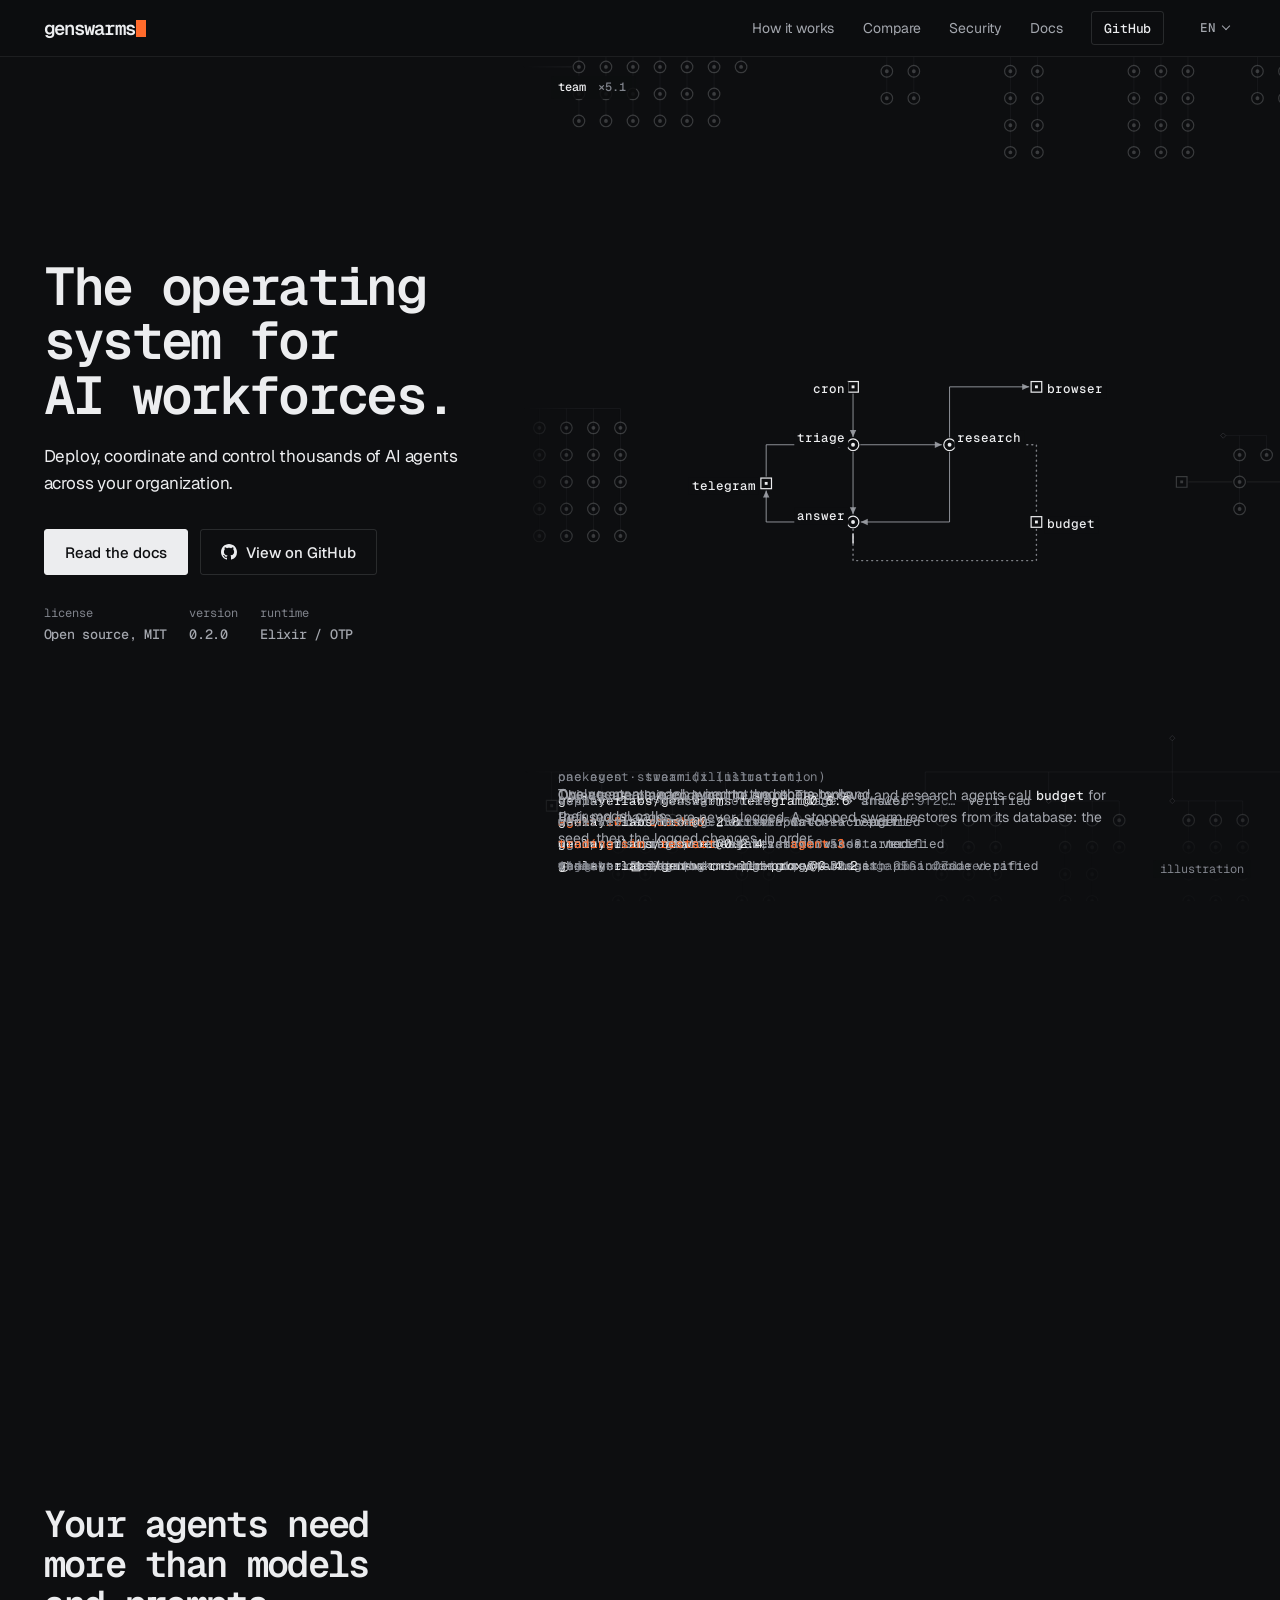
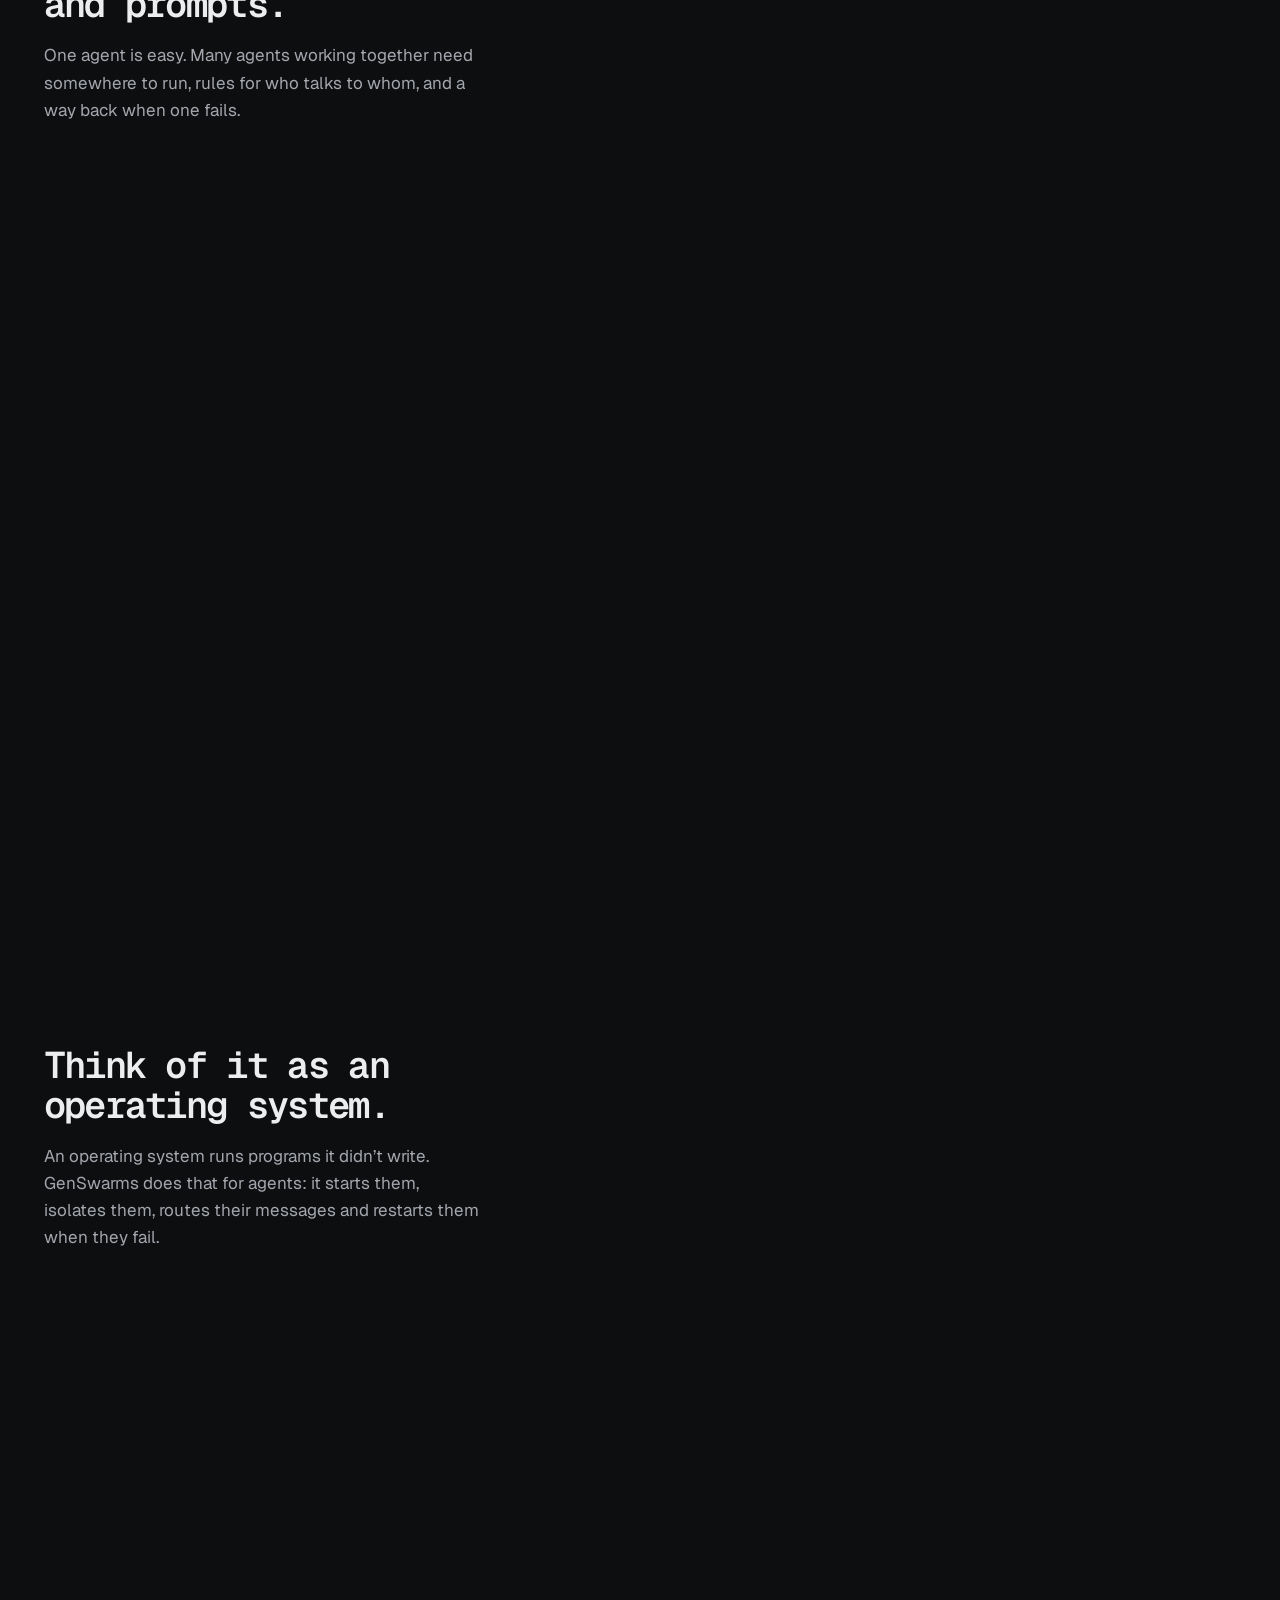
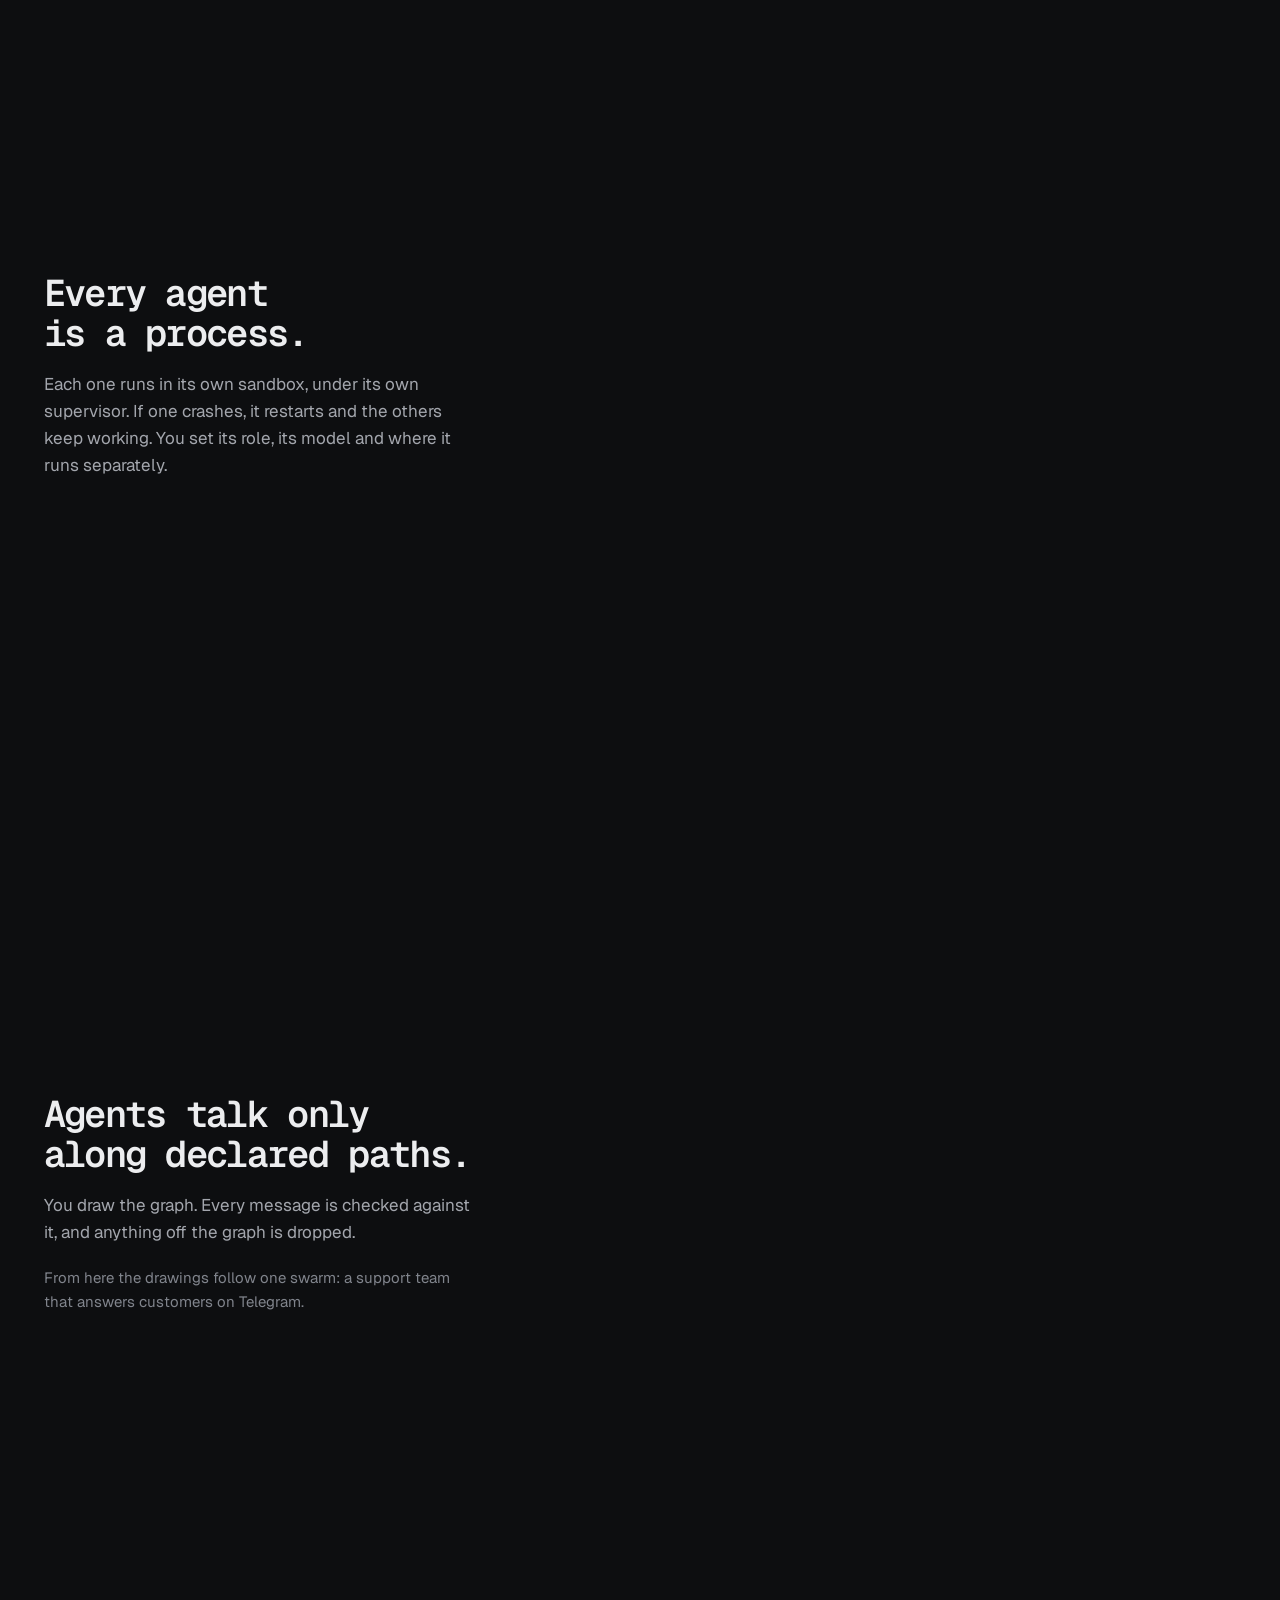
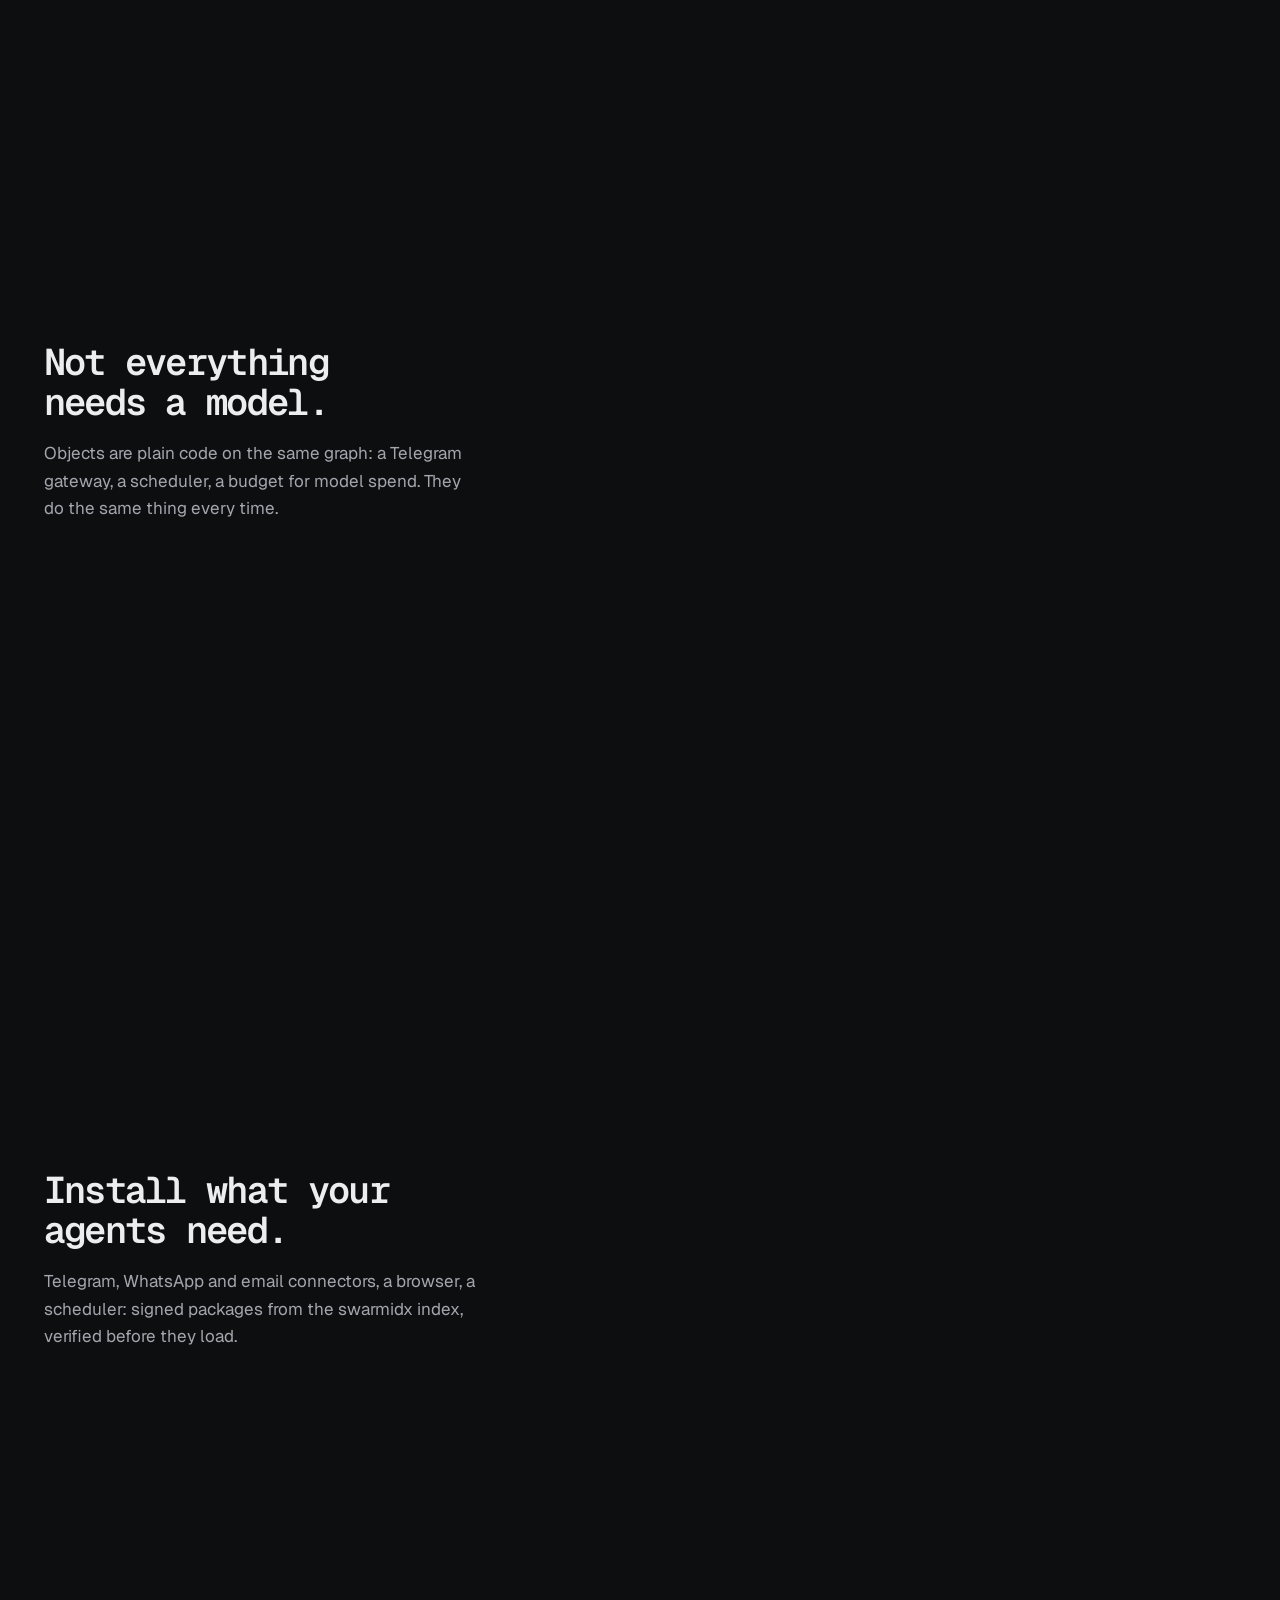
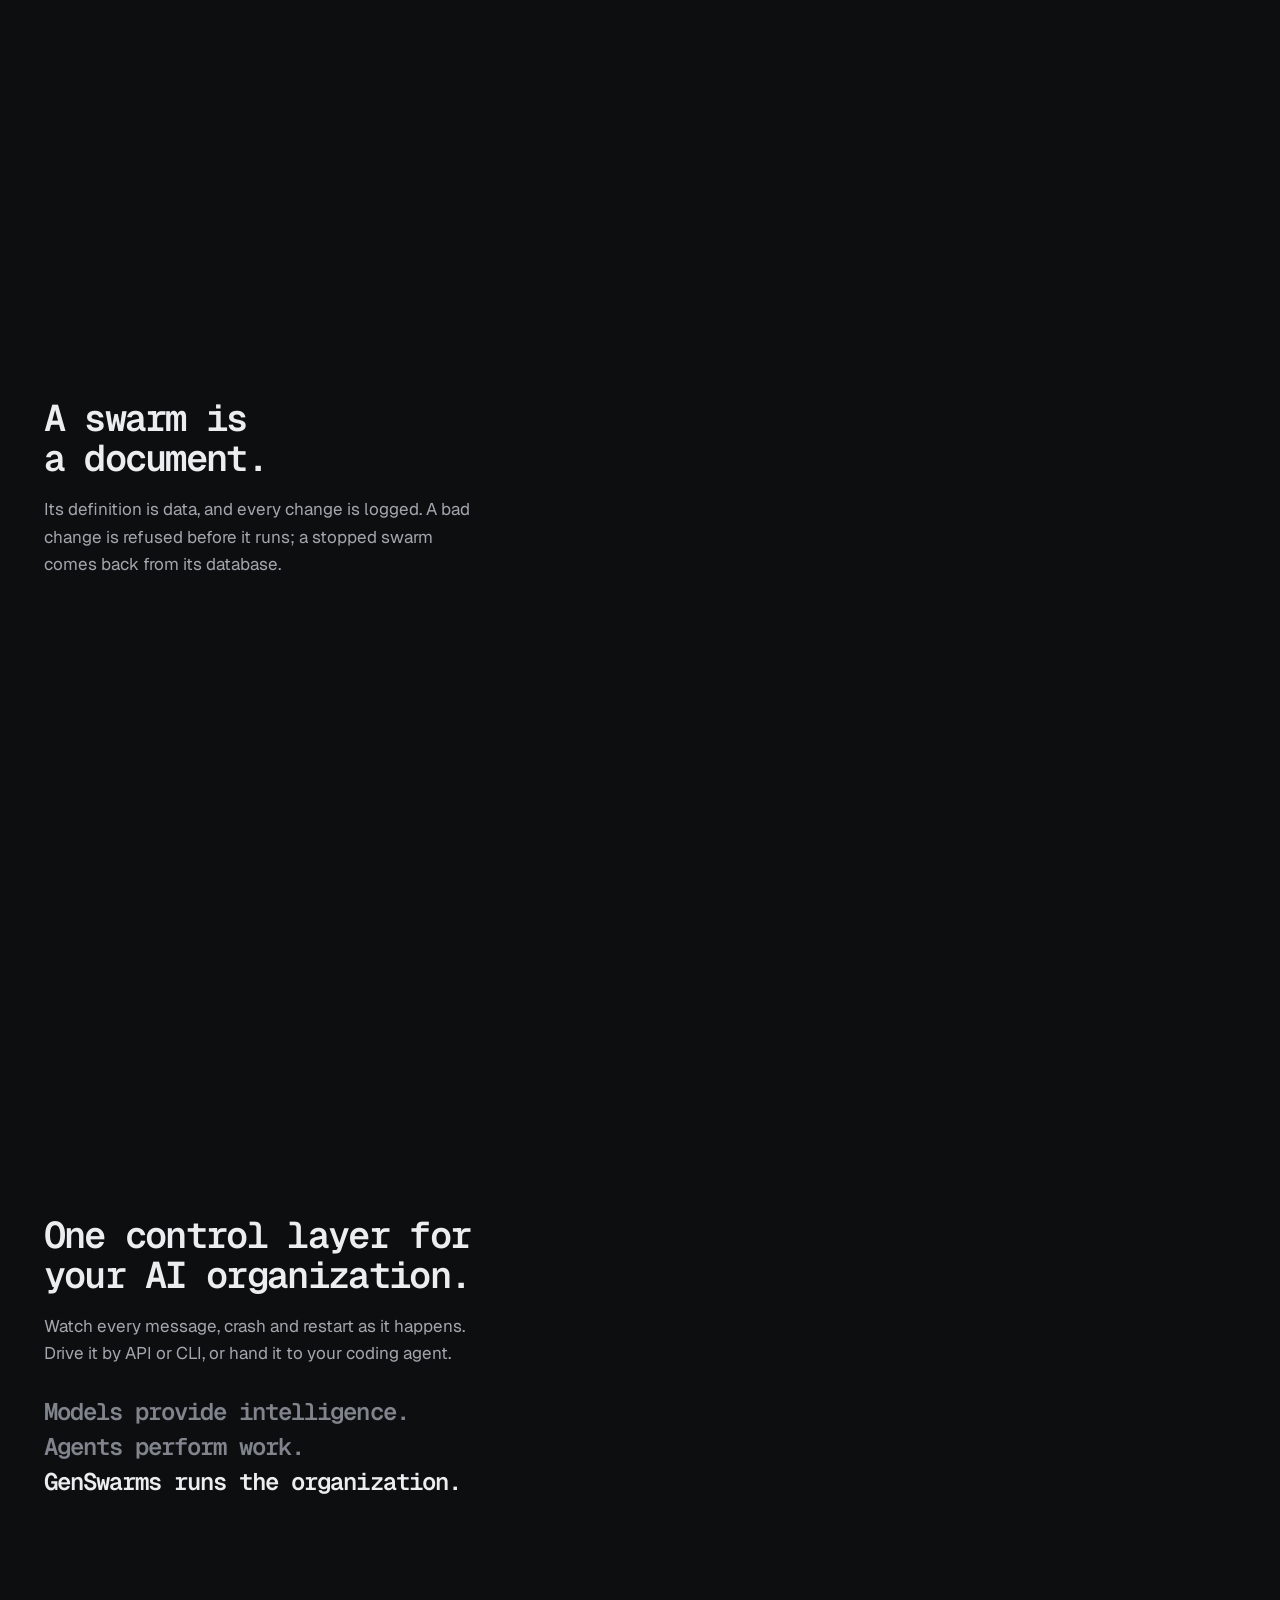
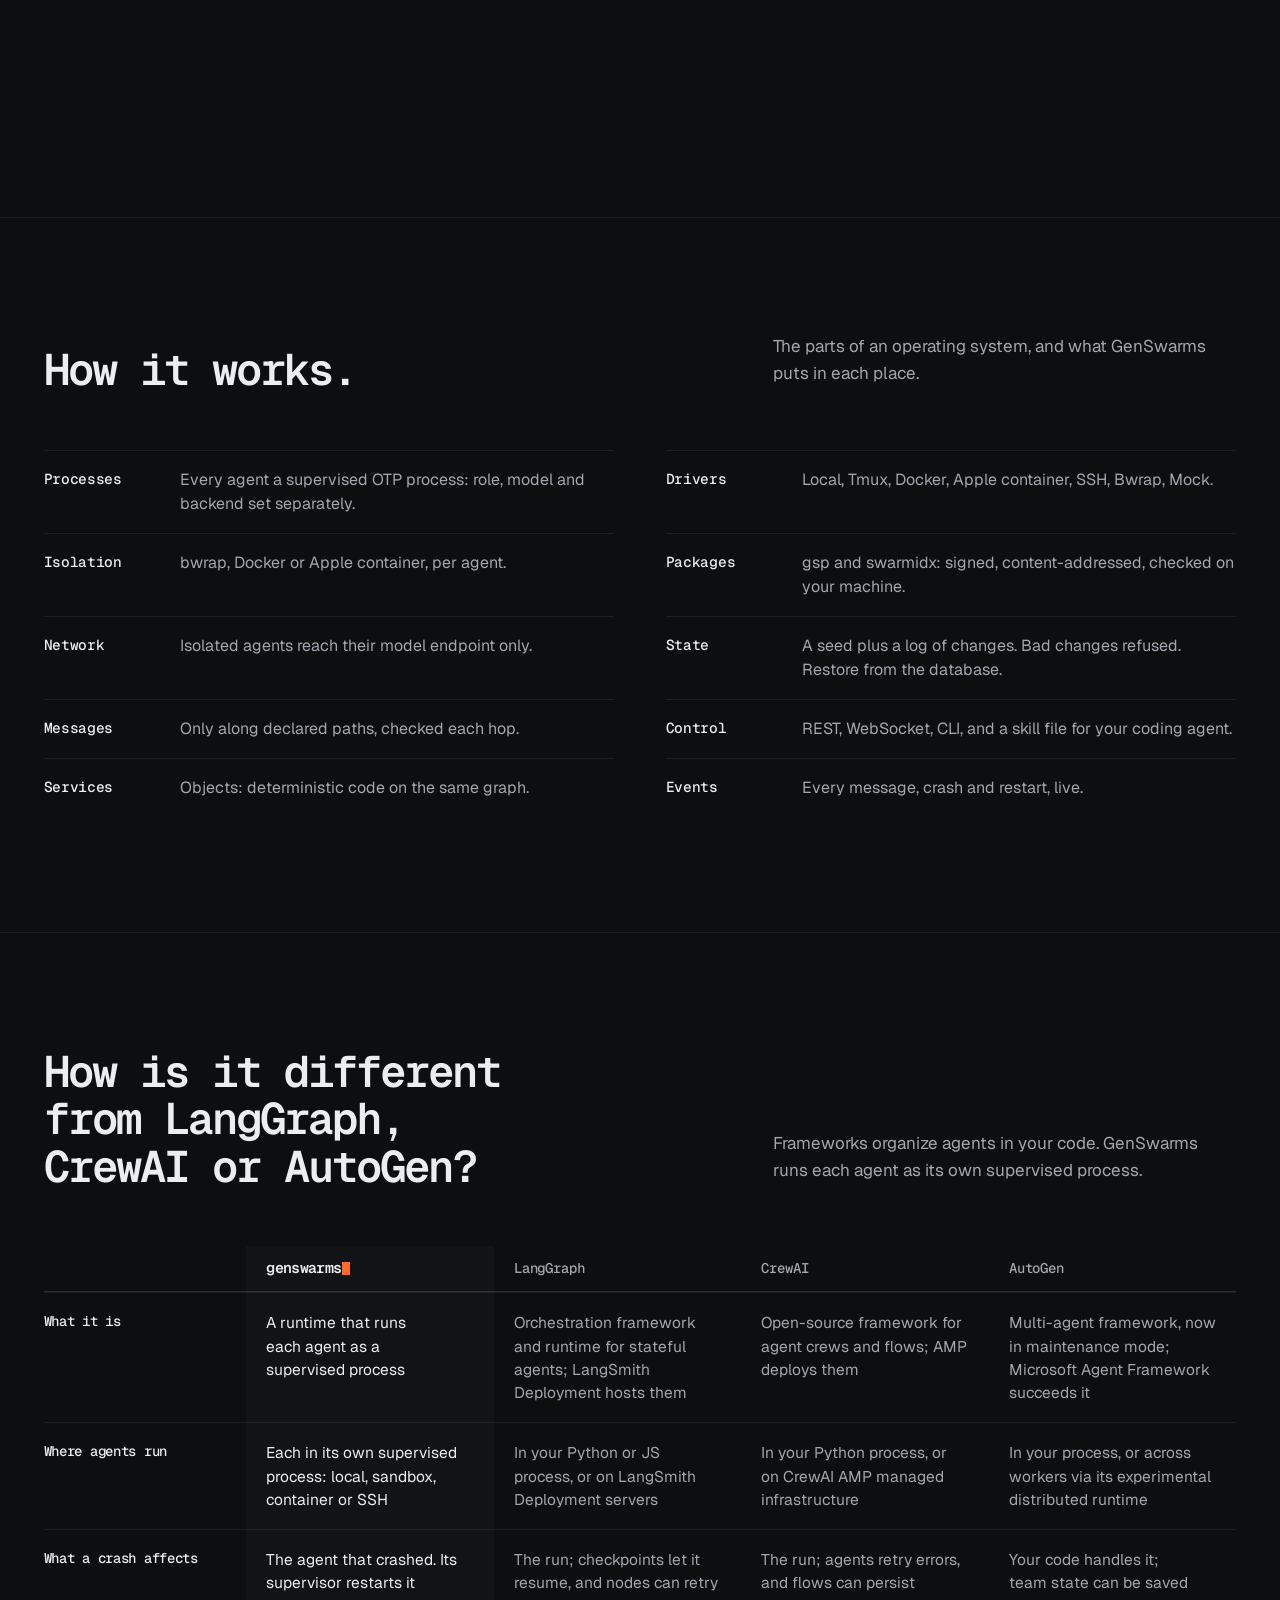
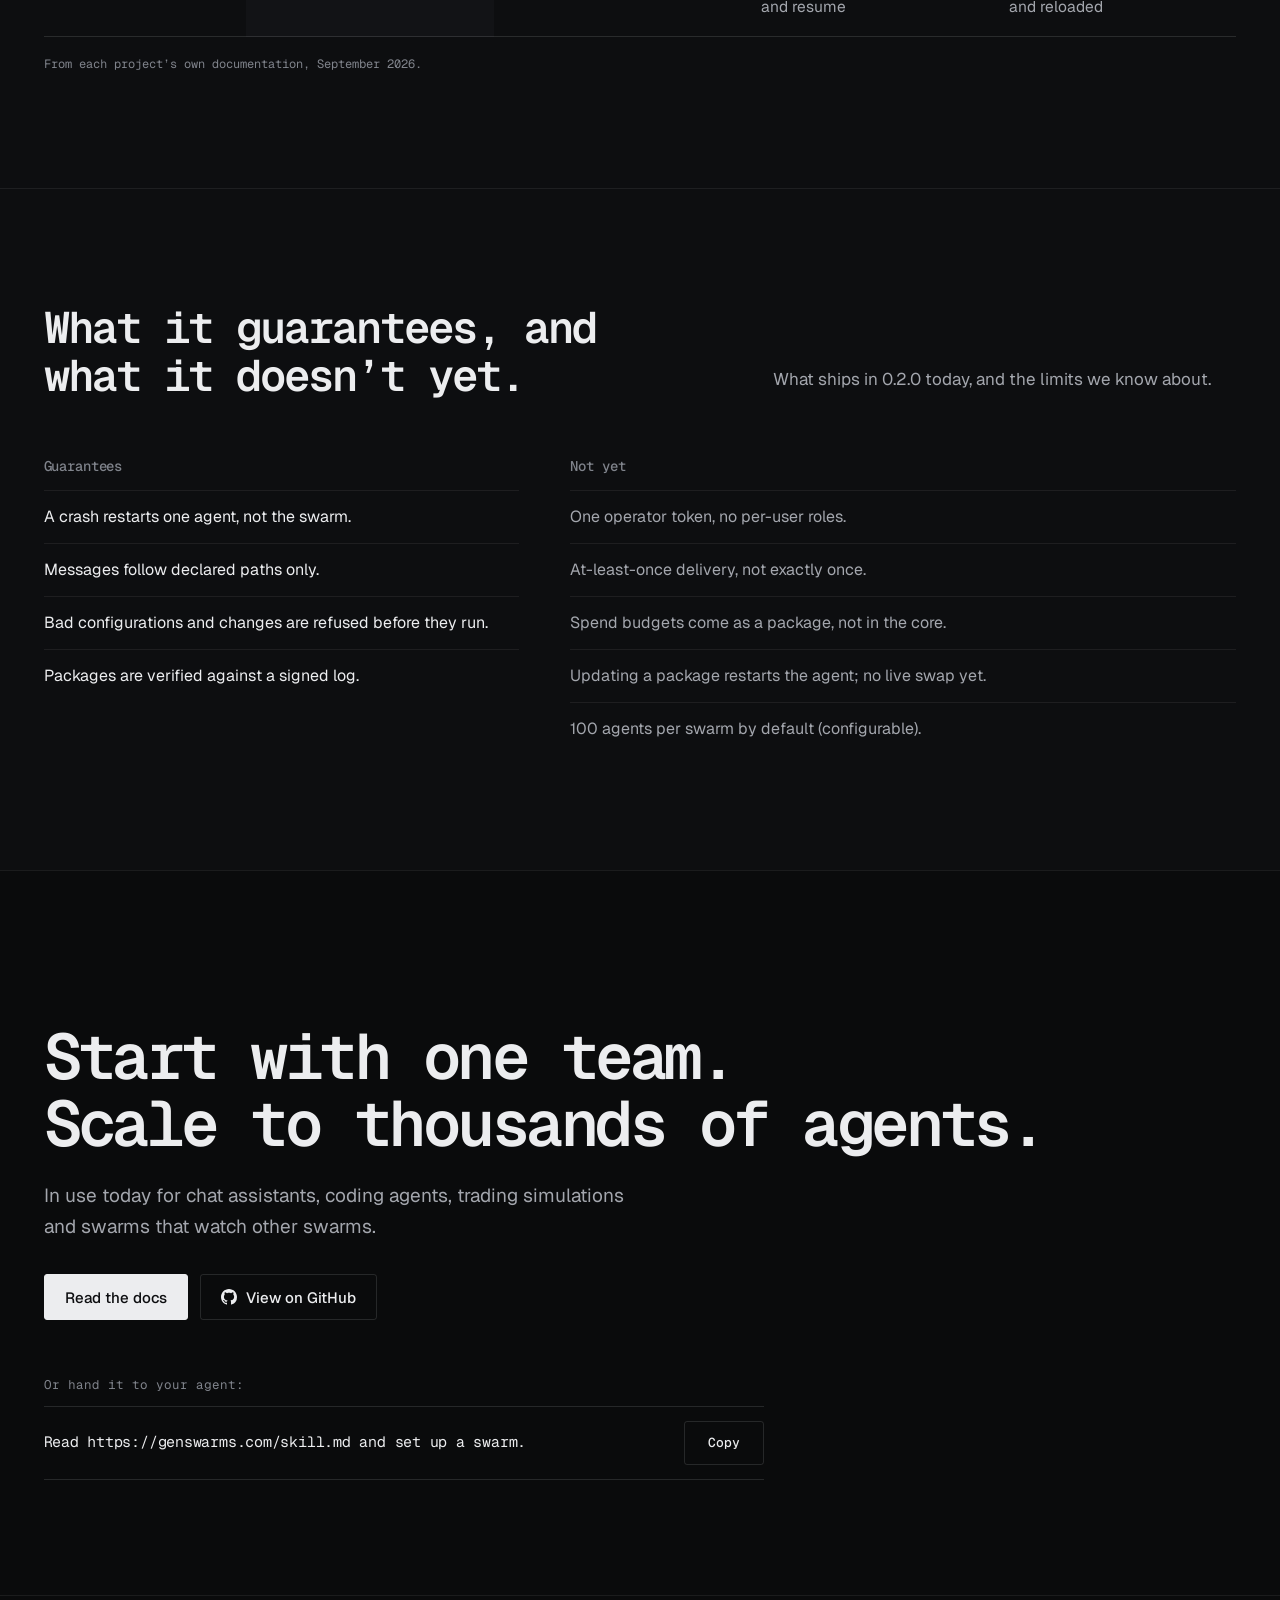
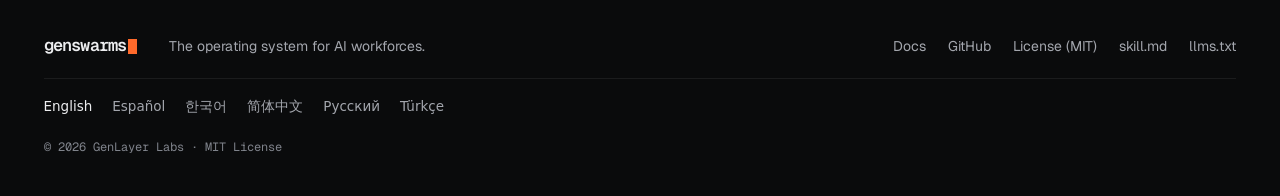
==== commit 50f359d2: "site: final review of all six languages Fresh reviewers (not the translators) read each language col" ====
--- a/website/index.html
+++ b/website/index.html
@@ -29,7 +29,7 @@
 <noscript><link href="https://fonts.googleapis.com/css2?family=Geist+Mono:wght@400..600&family=Geist:wght@400..600&display=swap" rel="stylesheet"></noscript>
 <script>(function(){var d=document.documentElement;d.classList.add('js');if(matchMedia('(min-width: 960px) and (min-height: 640px), (orientation: landscape) and (min-width: 640px) and (max-height: 639px)').matches)d.classList.add('cine')})()</script>
 <style>
-:root{color-scheme:dark;--bg:#0D0E10;--bg-0:#0A0B0C;--bg-1:#121316;--bg-2:#18191D;--hl:rgba(232,234,238,.075);--hl-2:rgba(232,234,238,.13);--hl-3:rgba(232,234,238,.22);--ink:#ECEDEF;--ink-2:#A3A6AD;--ink-3:#80848C;--or:#FF6A2B;--fm:'Geist Mono',ui-monospace,SFMono-Regular,Menlo,monospace;--fs:'Geist',ui-sans-serif,system-ui,-apple-system,'Segoe UI',sans-serif;--fh:var(--fm);--fc:'Geist Mono',ui-monospace,SFMono-Regular,Menlo,monospace;--g:clamp(16px,3.4vw,48px);--nav:56px;--sh:clamp(280px,42vh,440px)}@supports (height:1svh){:root{--sh:clamp(280px,42svh,440px)}}*{box-sizing:border-box}html{-webkit-text-size-adjust:100%;text-size-adjust:100%;scroll-behavior:smooth;scroll-padding-top:calc(var(--nav) + 8px);background:var(--bg)}@media (prefers-reduced-motion:reduce){html{scroll-behavior:auto}}body{margin:0;background:var(--bg);color:var(--ink-2);font:400 17px/1.6 var(--fs);-webkit-font-smoothing:antialiased;text-rendering:optimizeLegibility;overflow-x:hidden;overflow-x:clip}a{color:inherit}:focus-visible{outline:2px solid var(--ink);outline-offset:3px;border-radius:2px}.sr{position:absolute;width:1px;height:1px;overflow:hidden;clip:rect(0 0 0 0);white-space:nowrap}.skip{position:absolute;left:16px;bottom:100%;max-width:calc(100% - 32px);background:var(--ink);color:var(--bg);padding:10px 14px;z-index:100;font-weight:500;border-radius:2px}.skip:focus{bottom:auto;top:12px}h1,h2,h3{font-family:var(--fh);color:var(--ink);margin:0;font-weight:600;text-wrap:balance}p{text-wrap:pretty}.wrap{max-width:1280px;margin:0 auto;padding:0 var(--g);position:relative}.brand{display:inline-flex;align-items:center;min-height:44px;font:600 19px/1 var(--fm);letter-spacing:-.045em;color:var(--ink);text-decoration:none;white-space:nowrap}.cur{display:inline-block;width:.52em;height:.86em;background:var(--or);margin-left:.08em;vertical-align:-.1em}.brand .cur{align-self:center;margin-top:.05em}.top{position:sticky;top:0;z-index:20;background:rgba(13,14,16,.9);-webkit-backdrop-filter:blur(10px);backdrop-filter:blur(10px);border-bottom:1px solid var(--hl)}.top-in{height:var(--nav);display:flex;align-items:center;justify-content:space-between;gap:20px}.top nav{display:flex;align-items:center;gap:clamp(12px,2.2vw,30px);font-size:14px}.top nav>a{display:inline-flex;align-items:center;min-height:44px;color:var(--ink-2);text-decoration:none;transition:color .15s;white-space:nowrap}.top nav>a:hover{color:var(--ink)}.top nav .gh{min-height:34px;padding:0 12px;border:1px solid var(--hl-2);border-radius:3px;color:var(--ink);font:500 13px/1 var(--fm);letter-spacing:-.01em}.top nav .gh:hover{border-color:var(--ink-3)}@media (max-width:719px){.top nav>a:not(.gh):not([href="/docs/"]){display:none}}@media (max-width:719px),(pointer:coarse){.top nav .gh{min-height:44px}}.ctas{display:flex;flex-wrap:wrap;gap:12px;margin-top:32px}.btn{display:inline-flex;align-items:center;justify-content:center;gap:9px;min-height:46px;padding:0 20px;font:500 15px/1 var(--fs);text-decoration:none;border-radius:3px;white-space:nowrap;transition:background .15s,border-color .15s,color .15s}.btn svg{width:16px;height:16px;flex:none}.btn-p{background:var(--ink);color:var(--bg);border:1px solid var(--ink)}.btn-p:hover{background:#fff;border-color:#fff}.btn-s{border:1px solid var(--hl-2);color:var(--ink);background:transparent}.btn-s:hover{border-color:var(--ink-3)}.story{position:relative}.stage-col{position:sticky;top:var(--nav);z-index:5;height:var(--sh);background:var(--bg);border-bottom:1px solid var(--hl)}html:not(.js) .stage-col{display:none}html.js:not(.cine) .steps :is(a,button){scroll-margin-top:calc(var(--nav) + var(--sh) + 16px)}.stage{position:relative;height:100%;overflow:hidden}.stage canvas{position:absolute;inset:0;width:100%;height:100%;display:block;-webkit-mask-image:linear-gradient(180deg,#000 calc(100% - 22px),transparent);mask-image:linear-gradient(180deg,#000 calc(100% - 22px),transparent)}.zcap{position:absolute;left:16px;top:12px;padding:3px 7px;margin:-3px -7px;background:rgba(13,14,16,.86);border-radius:3px;display:flex;flex-wrap:wrap;align-items:baseline;gap:2px 12px;font:500 12px/1.4 var(--fm);letter-spacing:-.01em;color:var(--ink);pointer-events:none;max-width:calc(100% - 32px)}.zcap .zf{color:var(--ink-3);font-variant-numeric:tabular-nums;min-width:4.5ch}.zcap .n{color:var(--ink-3);font-weight:400}.zcap .n:empty{display:none}.ill{position:absolute;right:16px;bottom:10px;padding:3px 7px;margin:-3px -7px;background:rgba(13,14,16,.86);border-radius:3px;font:400 12px/1 var(--fm);color:var(--ink-3);pointer-events:none}.ros{display:none}.steps{padding:0 var(--g)}.step{padding:48px 0 56px;min-height:72vh;min-height:72svh}.step.hero{min-height:0;padding-top:28px}.js .step[data-step="1"]{min-height:118vh;min-height:118svh}.js .step:last-child{min-height:88vh;min-height:88svh}html:not(.js) .steps{max-width:1280px;margin:0 auto}html:not(.js) .step{min-height:0;border-top:1px solid var(--hl)}html:not(.js) .step.hero{border-top:0;padding-top:clamp(48px,8vw,112px)}.copy{max-width:36rem}h1{font-size:clamp(34px,9.4vw,72px);line-height:1.02;letter-spacing:-.05em;margin-bottom:20px}.lead{font:400 clamp(18px,2vw,22px)/1.45 var(--fs);color:var(--ink);letter-spacing:-.01em;margin:0;max-width:26em}.facts{display:flex;flex-wrap:wrap;gap:14px 0;margin:32px 0 0;padding:0}.facts div{padding:0 22px 0 0}.facts dt{font:400 12px/1 var(--fm);color:var(--ink-3);margin-bottom:7px}.facts dd{margin:0;white-space:nowrap;font:500 13.5px/1.3 var(--fm);color:var(--ink-2);letter-spacing:-.02em}.step h2{font-size:clamp(27px,7.2vw,42px);line-height:1.08;letter-spacing:-.045em;margin-bottom:18px}.copy p{margin:0 0 14px;font-size:17px;line-height:1.6;max-width:31em}.copy .lead{margin:0}.copy .ex{font-size:15px;color:var(--ink-3);margin-top:20px}.triad{margin-top:28px!important;display:grid;gap:4px}.triad span{display:block;font:600 clamp(18px,4.6vw,24px)/1.3 var(--fh);letter-spacing:-.04em;color:var(--ink-3);text-wrap:balance}.triad span:last-child{color:var(--ink)}.ro,.ro-in{font:400 12.5px/1.75 var(--fm);color:var(--ink-2);letter-spacing:-.01em;min-width:0}.ro-in{margin-top:22px;padding-top:14px;border-top:1px solid var(--hl)}.ro-in+.ro-in{margin-top:14px}.ro .ro-t,.ro-in .ro-t{font:inherit;color:var(--ink-3);margin:0 0 2px;max-width:none}.ro .cap,.ro-in .cap{margin:0 0 6px;font:400 14px/1.5 var(--fs);color:var(--ink-2);letter-spacing:0;max-width:none}.ro .cap b,.ro-in .cap b{font:500 13px/1 var(--fm);color:var(--ink)}.log{margin:0}.kv{display:grid;grid-template-columns:max-content minmax(0,1fr);column-gap:20px}.log.kv .ln{display:contents}.log .ln{display:flex;flex-wrap:wrap;gap:0 12px}.log dt,.log dd{margin:0}.log .k{color:var(--ink-3)}.ev .k{min-width:10.2em}.ar{color:var(--ink-3)}.log .hot,.log .hot .k,.log .hot .e2{color:var(--or)}.tag{color:var(--or);border:1px solid rgba(255,106,43,.45);padding:0 5px;line-height:1.45;font-size:12px;align-self:center;border-radius:2px}.log .dim{color:var(--ink-3)}.st .k{min-width:7.2em}.e2{min-width:9.4em;color:var(--ink-3)}.pk .pn{color:var(--ink)}.pk .dg{color:var(--ink-3)}.pk .vf{color:var(--ink-2)}.legend{display:flex;flex-wrap:wrap;gap:4px 18px;color:var(--ink-3);font-size:12px}.lg{display:inline-flex;align-items:center;gap:7px}.lg svg{height:12px;width:auto;flex:none}.lg .ag-o{fill:none;stroke:var(--ink);stroke-width:1.2}.lg .ag-i{fill:var(--ink)}.lg .ob{fill:none;stroke:var(--ink);stroke-width:1.2}.lg .sp{fill:none;stroke:var(--ink-2);stroke-width:1.1}.lg .e{stroke:var(--ink-3);stroke-width:1}.lg .pu{stroke:var(--ink);stroke-width:1.6;stroke-linecap:round}@media (max-width:519px){.ev .k{min-width:0;flex-basis:100%}.ev .ln{margin-bottom:4px}.pk .ln{margin-bottom:6px;line-height:1.5}.pk .pn{flex-basis:100%}.st .k{min-width:6.6em}.e2{min-width:0}.kv{column-gap:14px}}@media (min-width:600px){:root{--sh:clamp(300px,46vh,560px)}@supports (height:1svh){:root{--sh:clamp(300px,46svh,560px)}}.js .steps{max-width:44rem;margin:0 auto}.zcap{left:24px;top:16px}.ill{right:24px;bottom:14px}}.cine .story-in{display:grid;grid-template-columns:minmax(0,calc((min(100%,1280px) - 2 * var(--g)) * 5 / 12)) minmax(0,1fr);padding-left:max(var(--g),calc((100% - 1280px) / 2 + var(--g)))}.cine .stage-col{grid-column:2;grid-row:1;position:relative;top:auto;height:auto;border:0;background:none;z-index:auto}.cine .stage{position:sticky;top:var(--nav);height:calc(100vh - var(--nav))}@supports (height:1svh){.cine .stage{height:calc(100svh - var(--nav))}}@property --rb{syntax:'<length>';inherits:true;initial-value:60px}.cine .stage{--rb:60px;transition:--rb .5s ease}.cine .stage canvas{-webkit-mask-image:linear-gradient(90deg,transparent,#000 56px),linear-gradient(0deg,rgba(0,0,0,.1) var(--rb),#000 calc(var(--rb) + 56px));mask-image:linear-gradient(90deg,transparent,#000 56px),linear-gradient(0deg,rgba(0,0,0,.1) var(--rb),#000 calc(var(--rb) + 56px));-webkit-mask-composite:source-in;mask-composite:intersect}.cine .zcap{left:36px;top:22px}.cine .ill{right:36px;bottom:26px}.cine .ros{display:grid;position:absolute;left:36px;right:170px;bottom:24px;pointer-events:none}.cine .ro{grid-area:1/1;align-self:end;opacity:0;visibility:hidden;transition:opacity .35s ease,visibility 0s linear .35s;max-width:560px}.cine .ro.on{opacity:1;visibility:visible;transition:opacity .4s ease .1s,visibility 0s}.cine .ro-in{position:absolute;width:1px;height:1px;overflow:hidden;clip:rect(0 0 0 0);white-space:nowrap;margin:0;padding:0;border:0}.cine .steps{grid-column:1;grid-row:1;padding:0 clamp(28px,3.4vw,56px) 0 0;max-width:none;margin:0}.cine .step{min-height:92vh;display:flex;flex-direction:column;justify-content:center;padding:10vh 0}.cine .step.hero{min-height:calc(100vh - var(--nav));padding:4vh 0 10vh}.cine .step[data-step="1"]{min-height:160vh}.cine .step:last-child{min-height:calc(100vh - var(--nav))}.cine h1{font-size:clamp(40px,min(4.15vw,8vh),60px)}.cine .step h2{font-size:clamp(28px,min(2.9vw,5.4vh),40px)}@media (max-height:820px){.cine .ro .cap{font-size:13.5px}.cine .ro,.cine .ro-in{font-size:12px;line-height:1.65}}@media (max-height:639px){.cine .ros{display:none}.cine .ro-in{position:static;width:auto;height:auto;overflow:visible;clip:auto;white-space:normal;margin-top:18px;padding-top:12px;border-top:1px solid var(--hl)}.cine .stage{--rb:0px}.cine h1{font-size:clamp(28px,min(4.15vw,9vh),48px);margin-bottom:14px}.cine .step h2{font-size:clamp(22px,min(2.9vw,7vh),34px);margin-bottom:12px}.cine .copy>p{font-size:15.5px;line-height:1.55;margin-bottom:10px}.cine .copy .lead{font-size:clamp(16px,4vh,19px)}.cine .triad{margin-top:16px!important}.cine .triad span{font-size:clamp(16px,4.4vh,20px)}.cine .ctas{margin-top:20px}.cine .facts{margin-top:20px}.cine .step{padding:6vh 0;min-height:100vh}.cine .step.hero{padding:3vh 0 6vh}.cine .zcap{left:24px;top:12px}.cine .ill{right:16px;bottom:12px}@media (max-height:430px){.cine .step{padding:4vh 0}.cine .step h2{font-size:clamp(20px,6.2vh,28px);margin-bottom:10px}.cine .copy>p{font-size:14.5px;line-height:1.5;margin-bottom:8px}.cine .ro-in{margin-top:12px;padding-top:8px}.cine .triad{margin-top:10px!important;gap:2px}.cine .triad span{font-size:clamp(15px,4.2vh,18px)}}}.sec{border-top:1px solid var(--hl)}.sec>.wrap{padding-top:clamp(64px,9vw,120px);padding-bottom:clamp(64px,9vw,120px)}.sec-head{display:grid;gap:14px;margin-bottom:clamp(32px,5vw,56px)}.sec-head h2{font-size:clamp(28px,6.6vw,44px);line-height:1.08;letter-spacing:-.045em;max-width:19em}.sec-head p{margin:0;max-width:32em;font-size:17px}@media (min-width:1000px){.sec-head{grid-template-columns:minmax(0,7fr) minmax(0,5fr);gap:0;align-items:end}.sec-head h2{padding-right:48px}.sec-head p{padding-left:clamp(24px,2.6vw,40px);padding-bottom:6px}}.spec{margin:0;display:grid;column-gap:clamp(32px,4vw,64px)}@media (min-width:1000px){.spec{grid-template-columns:1fr 1fr;grid-auto-flow:column;grid-template-rows:repeat(5,auto)}}.spec .row{display:grid;grid-template-columns:120px minmax(0,1fr);gap:16px;padding:17px 0;border-top:1px solid var(--hl)}.spec dt{font:500 14.5px/1.45 var(--fh);color:var(--ink);letter-spacing:-.02em}.spec dd{margin:0;font-size:16px;line-height:1.5;color:var(--ink-2)}@media (max-width:519px){.spec .row{grid-template-columns:minmax(0,1fr);gap:2px}}.cmp-wrap{min-width:0}.cmp{width:100%;border-collapse:separate;border-spacing:0;font-size:15.5px;line-height:1.5}.cmp th,.cmp td{text-align:left;vertical-align:top;padding:18px 20px;border-top:1px solid var(--hl)}.cmp thead th{border-top:0;padding-top:14px;padding-bottom:14px;font:500 14px/1.2 var(--fm);color:var(--ink-2);letter-spacing:-.01em;border-bottom:1px solid var(--hl-2)}.cmp tbody th{font:500 14px/1.45 var(--fh);color:var(--ink);letter-spacing:-.02em;width:17%;padding-left:0}.cmp td{color:var(--ink-2);width:20.75%}.cmp .gs{background:var(--bg-1);color:var(--ink)}.gs-name{font:600 15px/1 var(--fm);letter-spacing:-.045em;color:var(--ink);white-space:nowrap}.gs-name .cur{width:.5em;height:.85em}.cmp tbody tr:last-child th,.cmp tbody tr:last-child td{border-bottom:1px solid var(--hl-2)}.src{margin:18px 0 0;font:400 12px/1.5 var(--fm);color:var(--ink-3)}@media (max-width:899px){.cmp,.cmp tbody,.cmp tr,.cmp th,.cmp td{display:block;width:auto}.cmp thead{position:absolute;width:1px;height:1px;overflow:hidden;clip:rect(0 0 0 0)}.cmp tr{padding:22px 0 12px;border-top:1px solid var(--hl-2)}.cmp tbody tr:last-child{border-bottom:1px solid var(--hl-2)}.cmp tbody th{border:0;padding:0 0 12px;font-size:15px;width:auto}.cmp td{border:0;padding:9px 0;display:grid;grid-template-columns:92px minmax(0,1fr);gap:14px;font-size:15px}.cmp td::before{content:attr(data-l);font:500 12.5px/1.6 var(--fm);color:var(--ink-3);letter-spacing:-.01em}.cmp td.gs{padding:12px 14px;margin-bottom:6px;border-radius:2px}.cmp td.gs::before{color:var(--ink)}.cmp tbody tr:last-child th,.cmp tbody tr:last-child td{border-bottom:0}}@media (max-width:399px){.cmp td{grid-template-columns:78px minmax(0,1fr);gap:10px}}.gu{display:grid;gap:40px}@media (min-width:1000px){.gu{grid-template-columns:5fr 7fr;gap:clamp(32px,4vw,64px)}}.gu h3{font-size:14px;letter-spacing:-.01em;font-weight:500;color:var(--ink-3);padding:0 0 12px}.gu ul{list-style:none;margin:0;padding:0}.gu li{padding:14px 0;border-top:1px solid var(--hl);font-size:16px;line-height:1.5}.yes li{color:var(--ink)}.not li{color:var(--ink-2)}.close{background:var(--bg-0)}.close>.wrap{padding-top:clamp(80px,12vw,160px);padding-bottom:clamp(72px,9vw,120px)}.close h2{font-size:clamp(34px,5vw,68px);line-height:1.04;letter-spacing:-.055em}.close h2 span{display:block}@media (max-width:759px){.close h2{font-size:clamp(28px,8.2vw,34px)}}.close-p{font-size:clamp(17px,1.6vw,19px);max-width:32em;margin:24px 0 0;color:var(--ink-2)}.handoff{margin-top:56px;max-width:720px}.handoff p{margin:0 0 12px;font:400 12.5px/1.4 var(--fm);color:var(--ink-3)}.cmd{display:flex;align-items:center;gap:16px;padding:14px 0;border-top:1px solid var(--hl-2);border-bottom:1px solid var(--hl-2)}.cmd code{flex:1;min-width:0;font:400 15px/1.5 var(--fm);color:var(--ink);letter-spacing:-.015em;overflow-wrap:break-word}.cmd button{appearance:none;-webkit-appearance:none;flex:none;border:1px solid var(--hl-2);border-radius:3px;background:none;color:var(--ink);font:500 13px/1 var(--fm);min-height:44px;padding:0 14px;min-width:80px;cursor:pointer;transition:border-color .15s;white-space:nowrap}.cmd button:hover{border-color:var(--ink-3)}@media (max-width:519px){.cmd{flex-wrap:wrap;gap:12px}.cmd code{flex-basis:100%;overflow-wrap:anywhere;font-size:14.5px}}.foot{border-top:1px solid var(--hl);background:var(--bg-0);font-size:14px;color:var(--ink-3)}.foot-in{display:flex;flex-wrap:wrap;align-items:center;gap:10px 32px;padding-top:28px;padding-bottom:40px}.foot .brand{font-size:17px}.foot p{margin:0;flex:1;min-width:220px;color:var(--ink-2)}.foot nav{display:flex;flex-wrap:wrap;gap:0 22px}.foot nav a{display:inline-flex;align-items:center;min-height:44px;text-decoration:none;color:var(--ink-2)}.foot nav a:hover{color:var(--ink)}.foot .legal{flex-basis:100%;font:400 12px/1.4 var(--fm);color:var(--ink-3)}@media (prefers-reduced-motion:reduce){*,*::before,*::after{animation:none!important;transition:none!important}}
+:root{color-scheme:dark;--bg:#0D0E10;--bg-0:#0A0B0C;--bg-1:#121316;--bg-2:#18191D;--hl:rgba(232,234,238,.075);--hl-2:rgba(232,234,238,.13);--hl-3:rgba(232,234,238,.22);--ink:#ECEDEF;--ink-2:#A3A6AD;--ink-3:#80848C;--or:#FF6A2B;--fm:'Geist Mono',ui-monospace,SFMono-Regular,Menlo,monospace;--fs:'Geist',ui-sans-serif,system-ui,-apple-system,'Segoe UI',sans-serif;--fh:var(--fm);--fc:'Geist Mono',ui-monospace,SFMono-Regular,Menlo,monospace;--g:clamp(16px,3.4vw,48px);--nav:56px;--sh:clamp(280px,42vh,440px)}@supports (height:1svh){:root{--sh:clamp(280px,42svh,440px)}}*{box-sizing:border-box}html{-webkit-text-size-adjust:100%;text-size-adjust:100%;scroll-behavior:smooth;scroll-padding-top:calc(var(--nav) + 8px);background:var(--bg)}@media (prefers-reduced-motion:reduce){html{scroll-behavior:auto}}body{margin:0;background:var(--bg);color:var(--ink-2);font:400 17px/1.6 var(--fs);-webkit-font-smoothing:antialiased;text-rendering:optimizeLegibility;overflow-x:hidden;overflow-x:clip}a{color:inherit}:focus-visible{outline:2px solid var(--ink);outline-offset:3px;border-radius:2px}.sr{position:absolute;width:1px;height:1px;overflow:hidden;clip:rect(0 0 0 0);white-space:nowrap}.skip{position:absolute;left:16px;bottom:100%;max-width:calc(100% - 32px);background:var(--ink);color:var(--bg);padding:10px 14px;z-index:100;font-weight:500;border-radius:2px}.skip:focus{bottom:auto;top:12px}h1,h2,h3{font-family:var(--fh);color:var(--ink);margin:0;font-weight:600;text-wrap:balance}p,.gu li,.spec dd,.cmp td,.ro .ln,.ro-in .ln{text-wrap:pretty}@media (max-width:1279px){.pk .ln{margin-bottom:6px;line-height:1.5}.pk .pn{flex-basis:100%}}.wrap{max-width:1280px;margin:0 auto;padding:0 var(--g);position:relative}.brand{display:inline-flex;align-items:center;min-height:44px;font:600 19px/1 var(--fm);letter-spacing:-.045em;color:var(--ink);text-decoration:none;white-space:nowrap}.cur{display:inline-block;width:.52em;height:.86em;background:var(--or);margin-left:.08em;vertical-align:-.1em}.brand .cur{align-self:center;margin-top:.05em}.top{position:sticky;top:0;z-index:20;background:rgba(13,14,16,.9);-webkit-backdrop-filter:blur(10px);backdrop-filter:blur(10px);border-bottom:1px solid var(--hl)}.top-in{height:var(--nav);display:flex;align-items:center;justify-content:space-between;gap:20px}.top nav{display:flex;align-items:center;gap:clamp(12px,2.2vw,30px);font-size:14px}.top nav>a{display:inline-flex;align-items:center;min-height:44px;color:var(--ink-2);text-decoration:none;transition:color .15s;white-space:nowrap}.top nav>a:hover{color:var(--ink)}.top nav .gh{min-height:34px;padding:0 12px;border:1px solid var(--hl-2);border-radius:3px;color:var(--ink);font:500 13px/1 var(--fm);letter-spacing:-.01em}.top nav .gh:hover{border-color:var(--ink-3)}@media (max-width:719px){.top nav>a:not(.gh):not([href="/docs/"]){display:none}}@media (max-width:719px),(pointer:coarse){.top nav .gh{min-height:44px}}.ctas{display:flex;flex-wrap:wrap;gap:12px;margin-top:32px}.btn{display:inline-flex;align-items:center;justify-content:center;gap:9px;min-height:46px;padding:0 20px;font:500 15px/1 var(--fs);text-decoration:none;border-radius:3px;white-space:nowrap;transition:background .15s,border-color .15s,color .15s}.btn svg{width:16px;height:16px;flex:none}.btn-p{background:var(--ink);color:var(--bg);border:1px solid var(--ink)}.btn-p:hover{background:#fff;border-color:#fff}.btn-s{border:1px solid var(--hl-2);color:var(--ink);background:transparent}.btn-s:hover{border-color:var(--ink-3)}.story{position:relative}.stage-col{position:sticky;top:var(--nav);z-index:5;height:var(--sh);background:var(--bg);border-bottom:1px solid var(--hl)}html:not(.js) .stage-col{display:none}html.js:not(.cine) .steps :is(a,button){scroll-margin-top:calc(var(--nav) + var(--sh) + 16px)}.stage{position:relative;height:100%;overflow:hidden}.stage canvas{position:absolute;inset:0;width:100%;height:100%;display:block;-webkit-mask-image:linear-gradient(180deg,#000 calc(100% - 22px),transparent);mask-image:linear-gradient(180deg,#000 calc(100% - 22px),transparent)}.zcap{position:absolute;left:16px;top:12px;padding:3px 7px;margin:-3px -7px;background:rgba(13,14,16,.86);border-radius:3px;display:flex;flex-wrap:wrap;align-items:baseline;gap:2px 12px;font:500 12px/1.4 var(--fm);letter-spacing:-.01em;color:var(--ink);pointer-events:none;max-width:calc(100% - 32px)}.zcap .zf{color:var(--ink-3);font-variant-numeric:tabular-nums;min-width:4.5ch}.zcap .n{color:var(--ink-3);font-weight:400}.zcap .n:empty{display:none}.ill{position:absolute;right:16px;bottom:10px;padding:3px 7px;margin:-3px -7px;background:rgba(13,14,16,.86);border-radius:3px;font:400 12px/1 var(--fm);color:var(--ink-3);pointer-events:none}.ros{display:none}.steps{padding:0 var(--g)}.step{padding:48px 0 56px;min-height:72vh;min-height:72svh}.step.hero{min-height:0;padding-top:28px}.js .step[data-step="1"]{min-height:118vh;min-height:118svh}.js .step:last-child{min-height:88vh;min-height:88svh}html:not(.js) .steps{max-width:1280px;margin:0 auto}html:not(.js) .step{min-height:0;border-top:1px solid var(--hl)}html:not(.js) .step.hero{border-top:0;padding-top:clamp(48px,8vw,112px)}.copy{max-width:36rem}h1{font-size:clamp(34px,9.4vw,72px);line-height:1.02;letter-spacing:-.05em;margin-bottom:20px}.lead{font:400 clamp(18px,2vw,22px)/1.45 var(--fs);color:var(--ink);letter-spacing:-.01em;margin:0;max-width:26em}.facts{display:flex;flex-wrap:wrap;gap:14px 0;margin:32px 0 0;padding:0}.facts div{padding:0 22px 0 0}.facts dt{font:400 12px/1 var(--fm);color:var(--ink-3);margin-bottom:7px}.facts dd{margin:0;white-space:nowrap;font:500 13.5px/1.3 var(--fm);color:var(--ink-2);letter-spacing:-.02em}.step h2{font-size:clamp(27px,7.2vw,42px);line-height:1.08;letter-spacing:-.045em;margin-bottom:18px}.copy p{margin:0 0 14px;font-size:17px;line-height:1.6;max-width:31em}.copy .lead{margin:0}.copy .ex{font-size:15px;color:var(--ink-3);margin-top:20px}.triad{margin-top:28px!important;display:grid;gap:4px}.triad span{display:block;font:600 clamp(18px,4.6vw,24px)/1.3 var(--fh);letter-spacing:-.04em;color:var(--ink-3);text-wrap:balance}.triad span:last-child{color:var(--ink)}.ro,.ro-in{font:400 12.5px/1.75 var(--fm);color:var(--ink-2);letter-spacing:-.01em;min-width:0}.ro-in{margin-top:22px;padding-top:14px;border-top:1px solid var(--hl)}.ro-in+.ro-in{margin-top:14px}.ro .ro-t,.ro-in .ro-t{font:inherit;color:var(--ink-3);margin:0 0 2px;max-width:none}.ro .cap,.ro-in .cap{margin:0 0 6px;font:400 14px/1.5 var(--fs);color:var(--ink-2);letter-spacing:0;max-width:none}.ro .cap b,.ro-in .cap b{font:500 13px/1 var(--fm);color:var(--ink)}.log{margin:0}.kv{display:grid;grid-template-columns:max-content minmax(0,1fr);column-gap:20px}.log.kv .ln{display:contents}.log .ln{display:flex;flex-wrap:wrap;gap:0 12px}.log dt,.log dd{margin:0}.log .k{color:var(--ink-3)}.ev .k{min-width:10.2em}.ar{color:var(--ink-3)}.log .hot,.log .hot .k,.log .hot .e2{color:var(--or)}.tag{color:var(--or);border:1px solid rgba(255,106,43,.45);padding:0 5px;line-height:1.45;font-size:12px;align-self:center;border-radius:2px}.log .dim{color:var(--ink-3)}.st .k{min-width:7.2em}.e2{min-width:9.4em;color:var(--ink-3)}.pk .pn{color:var(--ink)}.pk .dg{color:var(--ink-3)}.pk .vf{color:var(--ink-2)}.legend{display:flex;flex-wrap:wrap;gap:4px 18px;color:var(--ink-3);font-size:12px}.lg{display:inline-flex;align-items:center;gap:7px}.lg svg{height:12px;width:auto;flex:none}.lg .ag-o{fill:none;stroke:var(--ink);stroke-width:1.2}.lg .ag-i{fill:var(--ink)}.lg .ob{fill:none;stroke:var(--ink);stroke-width:1.2}.lg .sp{fill:none;stroke:var(--ink-2);stroke-width:1.1}.lg .e{stroke:var(--ink-3);stroke-width:1}.lg .pu{stroke:var(--ink);stroke-width:1.6;stroke-linecap:round}@media (max-width:519px){.ev .k{min-width:0;flex-basis:100%}.ev .ln{margin-bottom:4px}.st .k{min-width:6.6em}.e2{min-width:0}.kv{column-gap:14px}}@media (min-width:600px){:root{--sh:clamp(300px,46vh,560px)}@supports (height:1svh){:root{--sh:clamp(300px,46svh,560px)}}.js .steps{max-width:44rem;margin:0 auto}.zcap{left:24px;top:16px}.ill{right:24px;bottom:14px}}.cine .story-in{display:grid;grid-template-columns:minmax(0,calc((min(100%,1280px) - 2 * var(--g)) * 5 / 12)) minmax(0,1fr);padding-left:max(var(--g),calc((100% - 1280px) / 2 + var(--g)))}.cine .stage-col{grid-column:2;grid-row:1;position:relative;top:auto;height:auto;border:0;background:none;z-index:auto}.cine .stage{position:sticky;top:var(--nav);height:calc(100vh - var(--nav))}@supports (height:1svh){.cine .stage{height:calc(100svh - var(--nav))}}@property --rb{syntax:'<length>';inherits:true;initial-value:60px}.cine .stage{--rb:60px;transition:--rb .5s ease}.cine .stage canvas{-webkit-mask-image:linear-gradient(90deg,transparent,#000 56px),linear-gradient(0deg,rgba(0,0,0,.1) var(--rb),#000 calc(var(--rb) + 56px));mask-image:linear-gradient(90deg,transparent,#000 56px),linear-gradient(0deg,rgba(0,0,0,.1) var(--rb),#000 calc(var(--rb) + 56px));-webkit-mask-composite:source-in;mask-composite:intersect}.cine .zcap{left:36px;top:22px}.cine .ill{right:36px;bottom:26px}.cine .ros{display:grid;position:absolute;left:36px;right:170px;bottom:24px;pointer-events:none}.cine .ro{grid-area:1/1;align-self:end;opacity:0;visibility:hidden;transition:opacity .35s ease,visibility 0s linear .35s;max-width:560px}.cine .ro.on{opacity:1;visibility:visible;transition:opacity .4s ease .1s,visibility 0s}.cine .ro-in{position:absolute;width:1px;height:1px;overflow:hidden;clip:rect(0 0 0 0);white-space:nowrap;margin:0;padding:0;border:0}.cine .steps{grid-column:1;grid-row:1;padding:0 clamp(28px,3.4vw,56px) 0 0;max-width:none;margin:0}.cine .step{min-height:92vh;display:flex;flex-direction:column;justify-content:center;padding:10vh 0}.cine .step.hero{min-height:calc(100vh - var(--nav));padding:4vh 0 10vh}.cine .step[data-step="1"]{min-height:160vh}.cine .step:last-child{min-height:calc(100vh + 8px)}.cine h1{font-size:clamp(40px,min(4.15vw,8vh),60px)}.cine .step h2{font-size:clamp(28px,min(2.9vw,5.4vh),40px)}@media (max-height:820px){.cine .ro .cap{font-size:13.5px}.cine .ro,.cine .ro-in{font-size:12px;line-height:1.65}}@media (max-height:639px){.cine .ros{display:none}.cine .ro-in{position:static;width:auto;height:auto;overflow:visible;clip:auto;white-space:normal;margin-top:18px;padding-top:12px;border-top:1px solid var(--hl)}.cine .stage{--rb:0px}.cine h1{font-size:clamp(28px,min(4.15vw,9vh),48px);margin-bottom:14px}.cine .step h2{font-size:clamp(22px,min(2.9vw,7vh),34px);margin-bottom:12px}.cine .copy>p{font-size:15.5px;line-height:1.55;margin-bottom:10px}.cine .copy .lead{font-size:clamp(16px,4vh,19px)}.cine .triad{margin-top:16px!important}.cine .triad span{font-size:clamp(16px,4.4vh,20px)}.cine .ctas{margin-top:20px}.cine .facts{margin-top:20px}.cine .step{padding:6vh 0;min-height:100vh}.cine .step.hero{padding:3vh 0 6vh}.cine .zcap{left:24px;top:12px}.cine .ill{right:16px;bottom:12px}@media (max-height:430px){.cine .step{padding:4vh 0}.cine .step h2{font-size:clamp(20px,6.2vh,28px);margin-bottom:10px}.cine .copy>p{font-size:14.5px;line-height:1.5;margin-bottom:8px}.cine .ro-in{margin-top:12px;padding-top:8px}.cine .triad{margin-top:10px!important;gap:2px}.cine .triad span{font-size:clamp(15px,4.2vh,18px)}}}.sec{border-top:1px solid var(--hl)}.sec>.wrap{padding-top:clamp(64px,9vw,120px);padding-bottom:clamp(64px,9vw,120px)}.sec-head{display:grid;gap:14px;margin-bottom:clamp(32px,5vw,56px)}.sec-head h2{font-size:clamp(28px,6.6vw,44px);line-height:1.08;letter-spacing:-.045em;max-width:19em}.sec-head p{margin:0;max-width:32em;font-size:17px}@media (min-width:1000px){.sec-head{grid-template-columns:minmax(0,7fr) minmax(0,5fr);gap:0;align-items:end}.sec-head h2{padding-right:48px}.sec-head p{padding-left:clamp(24px,2.6vw,40px);padding-bottom:6px}}.spec{margin:0;display:grid;column-gap:clamp(32px,4vw,64px)}@media (min-width:1000px){.spec{grid-template-columns:1fr 1fr;grid-auto-flow:column;grid-template-rows:repeat(5,auto)}}.spec .row{display:grid;grid-template-columns:120px minmax(0,1fr);gap:16px;padding:17px 0;border-top:1px solid var(--hl)}.spec dt{font:500 14.5px/1.45 var(--fh);color:var(--ink);letter-spacing:-.02em}.spec dd{margin:0;font-size:16px;line-height:1.5;color:var(--ink-2)}@media (max-width:519px){.spec .row{grid-template-columns:minmax(0,1fr);gap:2px}}.cmp-wrap{min-width:0}.cmp{width:100%;border-collapse:separate;border-spacing:0;font-size:15.5px;line-height:1.5}.cmp th,.cmp td{text-align:left;vertical-align:top;padding:18px 20px;border-top:1px solid var(--hl)}.cmp thead th{border-top:0;padding-top:14px;padding-bottom:14px;font:500 14px/1.2 var(--fm);color:var(--ink-2);letter-spacing:-.01em;border-bottom:1px solid var(--hl-2)}.cmp tbody th{font:500 14px/1.45 var(--fh);color:var(--ink);letter-spacing:-.02em;width:17%;padding-left:0}.cmp td{color:var(--ink-2);width:20.75%}.cmp .gs{background:var(--bg-1);color:var(--ink)}.gs-name{font:600 15px/1 var(--fm);letter-spacing:-.045em;color:var(--ink);white-space:nowrap}.gs-name .cur{width:.5em;height:.85em}.cmp tbody tr:last-child th,.cmp tbody tr:last-child td{border-bottom:1px solid var(--hl-2)}.src{margin:18px 0 0;font:400 12px/1.5 var(--fm);color:var(--ink-3)}@media (max-width:899px){.cmp,.cmp tbody,.cmp tr,.cmp th,.cmp td{display:block;width:auto}.cmp thead{position:absolute;width:1px;height:1px;overflow:hidden;clip:rect(0 0 0 0)}.cmp tr{padding:22px 0 12px;border-top:1px solid var(--hl-2)}.cmp tbody tr:last-child{border-bottom:1px solid var(--hl-2)}.cmp tbody th{border:0;padding:0 0 12px;font-size:15px;width:auto}.cmp td{border:0;padding:9px 0;display:grid;grid-template-columns:92px minmax(0,1fr);gap:14px;font-size:15px}.cmp td::before{content:attr(data-l);font:500 12.5px/1.6 var(--fm);color:var(--ink-3);letter-spacing:-.01em}.cmp td.gs{padding:12px 14px;margin-bottom:6px;border-radius:2px}.cmp td.gs::before{color:var(--ink)}.cmp tbody tr:last-child th,.cmp tbody tr:last-child td{border-bottom:0}}@media (max-width:399px){.cmp td{grid-template-columns:78px minmax(0,1fr);gap:10px}}.gu{display:grid;gap:40px}@media (min-width:1000px){.gu{grid-template-columns:5fr 7fr;gap:clamp(32px,4vw,64px)}}.gu h3{font-size:14px;letter-spacing:-.01em;font-weight:500;color:var(--ink-3);padding:0 0 12px}.gu ul{list-style:none;margin:0;padding:0}.gu li{padding:14px 0;border-top:1px solid var(--hl);font-size:16px;line-height:1.5}.yes li{color:var(--ink)}.not li{color:var(--ink-2)}.close{background:var(--bg-0)}.close>.wrap{padding-top:clamp(80px,12vw,160px);padding-bottom:clamp(72px,9vw,120px)}.close h2{font-size:clamp(34px,5vw,68px);line-height:1.04;letter-spacing:-.055em}.close h2 span{display:block}@media (max-width:759px){.close h2{font-size:clamp(28px,8.2vw,34px)}}.close-p{font-size:clamp(17px,1.6vw,19px);max-width:32em;margin:24px 0 0;color:var(--ink-2)}.handoff{margin-top:56px;max-width:720px}.handoff p{margin:0 0 12px;font:400 12.5px/1.4 var(--fm);color:var(--ink-3)}.cmd{display:flex;align-items:center;gap:16px;padding:14px 0;border-top:1px solid var(--hl-2);border-bottom:1px solid var(--hl-2)}.cmd code{flex:1;min-width:0;font:400 15px/1.5 var(--fm);color:var(--ink);letter-spacing:-.015em;overflow-wrap:break-word}.cmd button{appearance:none;-webkit-appearance:none;flex:none;border:1px solid var(--hl-2);border-radius:3px;background:none;color:var(--ink);font:500 13px/1 var(--fm);min-height:44px;padding:0 14px;min-width:80px;cursor:pointer;transition:border-color .15s;white-space:nowrap}.cmd button:hover{border-color:var(--ink-3)}@media (max-width:519px){.cmd{flex-wrap:wrap;gap:12px}.cmd code{flex-basis:100%;overflow-wrap:anywhere;font-size:14.5px}}.foot{border-top:1px solid var(--hl);background:var(--bg-0);font-size:14px;color:var(--ink-3)}.foot-in{display:flex;flex-wrap:wrap;align-items:center;gap:10px 32px;padding-top:28px;padding-bottom:40px}.foot .brand{font-size:17px}.foot p{margin:0;flex:1;min-width:220px;color:var(--ink-2)}.foot nav{display:flex;flex-wrap:wrap;gap:0 22px}.foot nav a{display:inline-flex;align-items:center;min-height:44px;text-decoration:none;color:var(--ink-2)}.foot nav a:hover{color:var(--ink)}.foot .legal{flex-basis:100%;font:400 12px/1.4 var(--fm);color:var(--ink-3)}@media (prefers-reduced-motion:reduce){*,*::before,*::after{animation:none!important;transition:none!important}}
 .lang{position:relative}.lang summary{list-style:none;display:inline-flex;align-items:center;justify-content:center;gap:7px;min-height:44px;min-width:44px;cursor:pointer;color:var(--ink-2);font:500 12.5px/1 var(--fm);letter-spacing:.02em;border-radius:3px}.lang summary::-webkit-details-marker{display:none}.lang summary::after{content:"";width:5px;height:5px;border-right:1.5px solid currentColor;border-bottom:1.5px solid currentColor;transform:translateY(-2px) rotate(45deg)}.lang[open] summary::after{transform:translateY(1px) rotate(-135deg)}.lang summary:hover,.lang[open] summary{color:var(--ink)}.lang ul{position:absolute;right:0;top:100%;z-index:30;list-style:none;margin:6px 0 0;padding:6px;min-width:176px;background:var(--bg-2);border:1px solid var(--hl-2);border-radius:4px;box-shadow:0 16px 40px rgba(0,0,0,.45)}.top nav .lang a{display:flex;align-items:center;min-height:44px;padding:0 12px;border-radius:3px;color:var(--ink-2);font:400 15px/1.2 system-ui,-apple-system,"Segoe UI",Roboto,"Noto Sans","Apple SD Gothic Neo","Noto Sans KR","PingFang SC","Noto Sans SC",sans-serif;text-decoration:none;white-space:nowrap}.top nav .lang a:hover{background:var(--hl);color:var(--ink)}.top nav .lang a[aria-current]{color:var(--ink);font-weight:600}.foot .foot-langs{flex-basis:100%;gap:0 20px;border-top:1px solid var(--hl);padding-top:6px;font-family:system-ui,-apple-system,"Segoe UI",Roboto,"Noto Sans","Apple SD Gothic Neo","Noto Sans KR","PingFang SC","Noto Sans SC",sans-serif}.foot-langs a{font-size:13.5px}.foot-langs a[aria-current]{color:var(--ink)}.langbar{position:fixed;left:0;right:0;bottom:0;z-index:30;padding-bottom:env(safe-area-inset-bottom)!important;border-top:1px solid var(--hl-2,rgba(255,255,255,.14));display:flex;align-items:center;justify-content:center;gap:8px;min-height:44px;padding:0 4px 0 16px;background:var(--ink);color:var(--bg);font:500 15px/1.4 system-ui,-apple-system,"Segoe UI",Roboto,"Noto Sans","Apple SD Gothic Neo","Noto Sans KR","PingFang SC","Noto Sans SC",sans-serif}.langbar p{margin:0;padding:11px 0;min-width:0}.langbar a{font-weight:600;text-decoration:underline;text-decoration-color:var(--or);text-decoration-thickness:2px;text-underline-offset:3px;white-space:nowrap}.langbar button{flex:none;width:44px;height:44px;border:0;border-radius:3px;background:none;color:inherit;font:400 24px/1 system-ui,sans-serif;cursor:pointer}.langbar :focus-visible{outline-color:var(--bg)}@media (max-width:719px){.top nav>a:not(.gh):not([href="/docs/"]){display:none}}@media (max-width:349px){.top nav>a[href="/docs/"]{display:none}}
 </style>
 </head>
@@ -52,14 +52,14 @@
 <div class="stage-col"><div class="stage" data-k="0">
 <canvas role="img" aria-label="Illustration: an organization of 36 swarms, several thousand agents. Each swarm is a small structure of agents (circles) and objects (squares) on declared paths, under supervisors. Messages pulse along the paths; now and then one agent crashes and its supervisor restarts it."></canvas>
 <div class="zcap" aria-hidden="true"><span class="lv">organization</span><span class="zf"></span><span class="n"></span></div>
-<div class="ros" aria-hidden="true"><div class="ro legend" data-at="0"><span class="lg"><svg viewBox="0 0 14 14" aria-hidden="true"><circle cx="7" cy="7" r="5" class="ag-o"/><circle cx="7" cy="7" r="1.7" class="ag-i"/></svg>agent</span><span class="lg"><svg viewBox="0 0 14 14" aria-hidden="true"><rect x="2.5" y="2.5" width="9" height="9" class="ob"/></svg>object</span><span class="lg"><svg viewBox="0 0 14 14" aria-hidden="true"><path d="M7 2.5L11.5 7 7 11.5 2.5 7z" class="sp"/></svg>supervisor</span><span class="lg"><svg viewBox="0 0 24 14" aria-hidden="true"><path d="M1 7H23" class="e"/><path d="M9 7H16" class="pu"/></svg>message on a declared path</span></div><div class="ro" data-at="2"><p class="cap">One agent: a model, a prompt and some tools.</p><dl class="log kv"><div class="ln"><dt class="k">model</dt><dd>decides the next step</dd></div><div class="ln"><dt class="k">prompt</dt><dd>says what the job is</dd></div><div class="ln"><dt class="k">tools</dt><dd>do the work</dd></div></dl></div><div class="ro" data-at="3"><p class="cap">Twelve agents, each wired to the others by hand.</p><dl class="log kv"><div class="ln"><dt class="k">who talks to whom</dt><dd>written into each agent</dd></div><div class="ln"><dt class="k">where each one runs</dt><dd>wherever it was started</dd></div><div class="ln"><dt class="k">when one fails</dt><dd>nothing restarts it</dd></div></dl></div><div class="ro" data-at="4"><dl class="log kv"><div class="ln"><dt class="k">start</dt><dd>each agent as its own process</dd></div><div class="ln"><dt class="k">isolate</dt><dd>each one in its own sandbox</dd></div><div class="ln"><dt class="k">route</dt><dd>messages along declared paths only</dd></div><div class="ln"><dt class="k">restart</dt><dd>a failed agent, by its supervisor</dd></div></dl></div><div class="ro" data-at="5"><p class="ro-t">events (illustration)</p><dl class="log kv"><div class="ln hot"><dt class="k">agent 10</dt><dd>crashed</dd></div><div class="ln"><dt class="k">agent 10</dt><dd>restarted by its supervisor</dd></div><div class="ln dim"><dt class="k">11 others</dt><dd>running</dd></div></dl></div><div class="ro" data-at="6"><p class="ro-t">events (illustration)</p><div class="log ev"><div class="ln"><span class="k">message_routed</span><span>telegram <span class="ar">→</span> triage</span></div><div class="ln"><span class="k">message_routed</span><span>triage <span class="ar">→</span> research</span></div><div class="ln hot"><span class="k">invalid_route</span><span>research <span class="ar">→</span> telegram</span><span class="tag">dropped</span></div><div class="ln"><span class="k">message_routed</span><span>research <span class="ar">→</span> answer</span></div></div></div><div class="ro" data-at="7"><p class="cap">Objects are plain code on the graph. Answer and research call <b>budget</b> for their model calls.</p><dl class="log kv"><div class="ln"><dt class="k">agents</dt><dd>triage, research, answer: use a model</dd></div><div class="ln"><dt class="k">objects</dt><dd>telegram, cron, browser, budget: plain code</dd></div></dl></div><div class="ro" data-at="8"><p class="ro-t">packages · swarmidx (illustration)</p><div class="log pk"><div class="ln"><span class="pn">genlayerlabs/genswarms-telegram@0.6.6</span><span class="dg">sha256:9f2c…</span><span class="vf">verified</span></div><div class="ln"><span class="pn">genlayerlabs/cron@0.2.8</span><span class="dg">sha256:4be1…</span><span class="vf">verified</span></div><div class="ln"><span class="pn">genlayerlabs/browser@0.2.4</span><span class="dg">sha256:51d3…</span><span class="vf">verified</span></div><div class="ln"><span class="pn">genlayerlabs/genswarms-llm-proxy@0.4.2</span><span class="dg">sha256:c07a…</span><span class="vf">verified</span></div></div></div><div class="ro" data-at="9"><p class="cap">Refused changes are never logged. A stopped swarm restores from its database: the seed, then the logged changes, in order.</p><dl class="log kv"><div class="ln"><dt class="k">restore</dt><dd>seed, then changes 1, 2, 3</dd></div></dl></div><div class="ro" data-at="10"><p class="ro-t">one event stream (illustration)</p><div class="log st"><div class="ln"><span class="k">support</span><span class="e2">message_routed</span><span>triage → answer</span></div><div class="ln"><span class="k">observer</span><span class="e2">message_routed</span><span>watch → report</span></div><div class="ln hot"><span class="k">trading sim</span><span class="e2">restart</span><span>agent 3</span></div><div class="ln"><span class="k">coding</span><span class="e2">output</span><span>agent 2</span></div></div></div></div>
+<div class="ros" aria-hidden="true"><div class="ro legend" data-at="0"><span class="lg"><svg viewBox="0 0 14 14" aria-hidden="true"><circle cx="7" cy="7" r="5" class="ag-o"/><circle cx="7" cy="7" r="1.7" class="ag-i"/></svg>agent</span><span class="lg"><svg viewBox="0 0 14 14" aria-hidden="true"><rect x="2.5" y="2.5" width="9" height="9" class="ob"/></svg>object</span><span class="lg"><svg viewBox="0 0 14 14" aria-hidden="true"><path d="M7 2.5L11.5 7 7 11.5 2.5 7z" class="sp"/></svg>supervisor</span><span class="lg"><svg viewBox="0 0 24 14" aria-hidden="true"><path d="M1 7H23" class="e"/><path d="M9 7H16" class="pu"/></svg>message on a declared path</span></div><div class="ro" data-at="2"><p class="cap">One agent: a model, a prompt and some tools.</p><dl class="log kv"><div class="ln"><dt class="k">model</dt><dd>decides the next step</dd></div><div class="ln"><dt class="k">prompt</dt><dd>says what the job is</dd></div><div class="ln"><dt class="k">tools</dt><dd>do the work</dd></div></dl></div><div class="ro" data-at="3"><p class="cap">Twelve agents, each wired to the others by hand.</p><dl class="log kv"><div class="ln"><dt class="k">who talks to whom</dt><dd>written into each agent</dd></div><div class="ln"><dt class="k">where each one runs</dt><dd>wherever it was started</dd></div><div class="ln"><dt class="k">when one fails</dt><dd>nothing restarts it</dd></div></dl></div><div class="ro" data-at="4"><dl class="log kv"><div class="ln"><dt class="k">start</dt><dd>each agent as its own process</dd></div><div class="ln"><dt class="k">isolate</dt><dd>each one in its own sandbox</dd></div><div class="ln"><dt class="k">route</dt><dd>messages along declared paths only</dd></div><div class="ln"><dt class="k">restart</dt><dd>a failed agent, by its supervisor</dd></div></dl></div><div class="ro" data-at="5"><p class="ro-t">events (illustration)</p><dl class="log kv"><div class="ln hot"><dt class="k">agent 10</dt><dd>crashed</dd></div><div class="ln"><dt class="k">agent 10</dt><dd>restarted by its supervisor</dd></div><div class="ln dim"><dt class="k">11 others</dt><dd>running</dd></div></dl></div><div class="ro" data-at="6"><p class="ro-t">events (illustration)</p><div class="log ev"><div class="ln"><span class="k">message_routed</span><span>telegram <span class="ar">→</span> triage</span></div><div class="ln"><span class="k">message_routed</span><span>triage <span class="ar">→</span> research</span></div><div class="ln hot"><span class="k">invalid_route</span><span>research <span class="ar">→</span> telegram</span><span class="tag">dropped</span></div><div class="ln"><span class="k">message_routed</span><span>research <span class="ar">→</span> answer</span></div></div></div><div class="ro" data-at="7"><p class="cap">Objects are plain code on the graph. The answer and research agents call <b>budget</b> for their model calls.</p><dl class="log kv"><div class="ln"><dt class="k">agents</dt><dd>triage, research, answer: use a model</dd></div><div class="ln"><dt class="k">objects</dt><dd>telegram, cron, browser, budget: plain code</dd></div></dl></div><div class="ro" data-at="8"><p class="ro-t">packages · swarmidx (illustration)</p><div class="log pk"><div class="ln"><span class="pn">genlayerlabs/genswarms-telegram@0.6.6</span><span class="dg">sha256:9f2c…</span><span class="vf">verified</span></div><div class="ln"><span class="pn">genlayerlabs/cron@0.2.8</span><span class="dg">sha256:4be1…</span><span class="vf">verified</span></div><div class="ln"><span class="pn">genlayerlabs/browser@0.2.4</span><span class="dg">sha256:51d3…</span><span class="vf">verified</span></div><div class="ln"><span class="pn">genlayerlabs/genswarms-llm-proxy@0.4.2</span><span class="dg">sha256:c07a…</span><span class="vf">verified</span></div></div></div><div class="ro" data-at="9"><p class="cap">Refused changes are never logged. A stopped swarm restores from its database: the seed, then the logged changes, in order.</p><dl class="log kv"><div class="ln"><dt class="k">restore</dt><dd>seed, then changes 1, 2, 3</dd></div></dl></div><div class="ro" data-at="10"><p class="ro-t">one event stream (illustration)</p><div class="log st"><div class="ln"><span class="k">support</span><span class="e2">message_routed</span><span>triage → answer</span></div><div class="ln"><span class="k">observer</span><span class="e2">message_routed</span><span>watch → report</span></div><div class="ln hot"><span class="k">trading sim</span><span class="e2">restart</span><span>agent 3</span></div><div class="ln"><span class="k">coding</span><span class="e2">output</span><span>agent 2</span></div></div></div></div>
 <div class="ill" aria-hidden="true">illustration</div>
 </div></div>
 <div class="steps">
 <article class="step hero" id="s0" data-step="0" data-k="0">
 <div class="copy hero-copy">
 <h1>The operating system for AI&nbsp;workforces.</h1>
-<p class="lead">Deploy, coordinate and control thousands of AI agents across your organization.</p>
+<p class="lead">Deploy, coordinate and control thousands of AI&nbsp;agents across your organization.</p>
 <div class="ctas"><a class="btn btn-p" href="/docs/">Read the docs</a><a class="btn btn-s" href="https://github.com/genlayerlabs/genswarms"><svg viewBox="0 0 16 16" aria-hidden="true"><path fill="currentColor" d="M8 0C3.58 0 0 3.58 0 8c0 3.54 2.29 6.53 5.47 7.59.4.07.55-.17.55-.38 0-.19-.01-.82-.01-1.49-2.01.37-2.53-.49-2.69-.94-.09-.23-.48-.94-.82-1.13-.28-.15-.68-.52-.01-.53.63-.01 1.08.58 1.23.82.72 1.21 1.87.87 2.33.66.07-.52.28-.87.51-1.07-1.78-.2-3.64-.89-3.64-3.95 0-.87.31-1.59.82-2.15-.08-.2-.36-1.02.08-2.12 0 0 .67-.21 2.2.82.64-.18 1.32-.27 2-.27.68 0 1.36.09 2 .27 1.53-1.04 2.2-.82 2.2-.82.44 1.1.16 1.92.08 2.12.51.56.82 1.27.82 2.15 0 3.07-1.87 3.75-3.65 3.95.29.25.54.73.54 1.48 0 1.07-.01 1.93-.01 2.2 0 .21.15.46.55.38A8.013 8.013 0 0016 8c0-4.42-3.58-8-8-8z"/></svg>View on GitHub</a></div>
 <dl class="facts"><div><dt>license</dt><dd>Open source, MIT</dd></div><div><dt>version</dt><dd>0.2.0</dd></div><div><dt>runtime</dt><dd>Elixir / OTP</dd></div></dl>
 </div>
@@ -97,7 +97,7 @@
 <div class="copy">
 <h2>Not everything needs a model.</h2>
 <p>Objects are plain code on the same graph: a Telegram gateway, a scheduler, a budget for model spend. They do the same thing every time.</p>
-<div class="ro-in" data-at="7"><p class="cap">Objects are plain code on the graph. Answer and research call <b>budget</b> for their model calls.</p><dl class="log kv"><div class="ln"><dt class="k">agents</dt><dd>triage, research, answer: use a model</dd></div><div class="ln"><dt class="k">objects</dt><dd>telegram, cron, browser, budget: plain code</dd></div></dl></div>
+<div class="ro-in" data-at="7"><p class="cap">Objects are plain code on the graph. The answer and research agents call <b>budget</b> for their model calls.</p><dl class="log kv"><div class="ln"><dt class="k">agents</dt><dd>triage, research, answer: use a model</dd></div><div class="ln"><dt class="k">objects</dt><dd>telegram, cron, browser, budget: plain code</dd></div></dl></div>
 </div>
 </article>
 <article class="step" id="s6" data-step="6" data-k="8">
@@ -820,6 +820,7 @@
 for (var k = 0; k < 3; k++) { var yy = pry - ph * 0.22 + k * ph * 0.2; g.moveTo(prx - pw * 0.28, yy); g.lineTo(prx + pw * (k === 2 ? 0.1 : 0.28), yy); }
 g.stroke();
 node(st, mhx, mhy, hr); node(st, tlx, tly, ts / 2); node(st, prx, pry, ph / 2); node(st, x, y, core + 2);
+if (r < 100) return;
 lab(g, st, S.model, mhx, mhy - hr - 10, 'center', F.f12, C.ink2, false, 'inside');
 lab(g, st, S.tools, tlx, tly + ts / 2 + 20, 'center', F.f12, C.ink2, false, 'inside');
 lab(g, st, S.prompt, prx, pry + ph / 2 + 20, 'center', F.f12, C.ink2, false, 'inside');
@@ -1012,7 +1013,7 @@
 st.tEdges = Z.teamEdges(W);
 var T = SUP.T;
 var ob = W.box, padO = 60, ox = W.sx, oy = W.sy, narrow = vw < 600;
-var docFocus = narrow || safe[9][3] < 520;
+var docFocus = narrow || safe[9][3] < 490; // (490: a three-line caption at 1024x768 still leaves room for the whole team)
 cams[0] = fitL([ob[0] - padO, ob[1] - padO, ob[2] + padO, ob[3] + padO], safe[0], []);
 s0 = cams[0].s;
 var GYb = 0.8 * 280, sp = ob[0] - 170, rowsC = W.rows.map(function (R) {
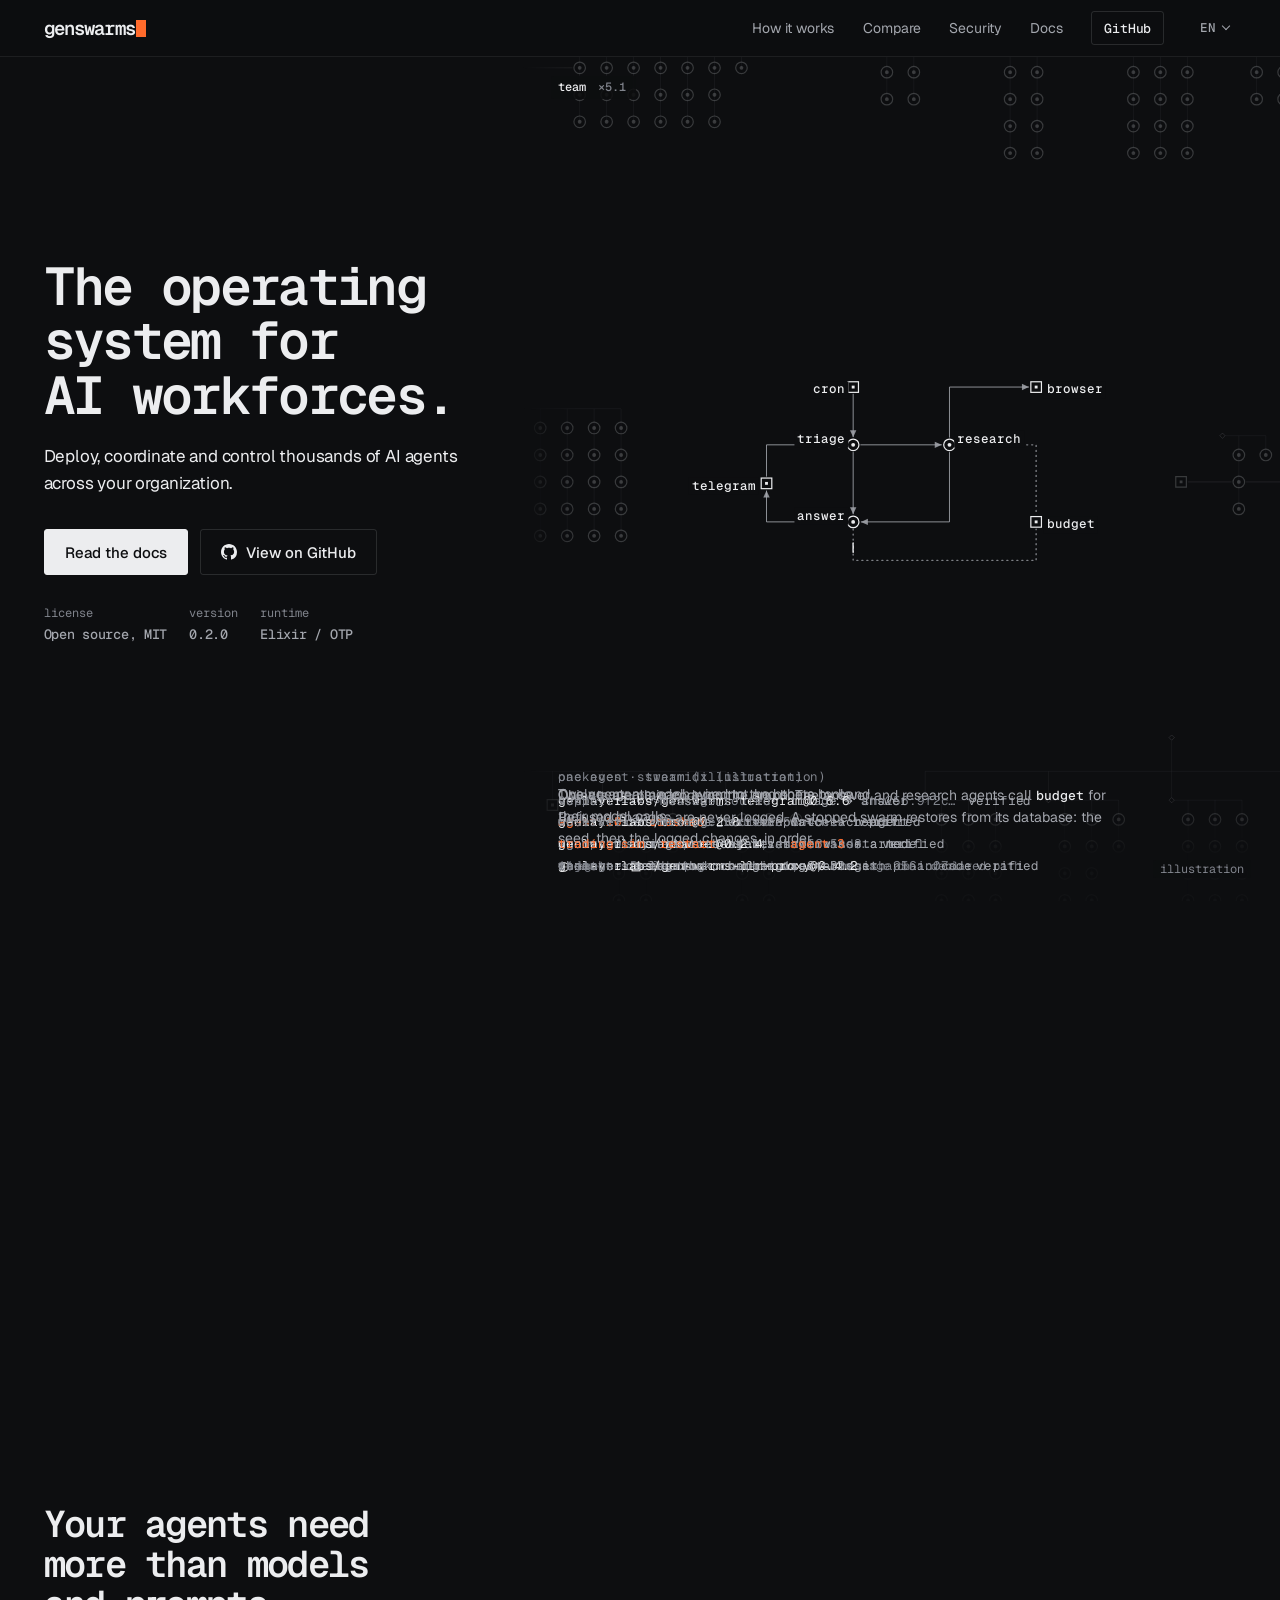
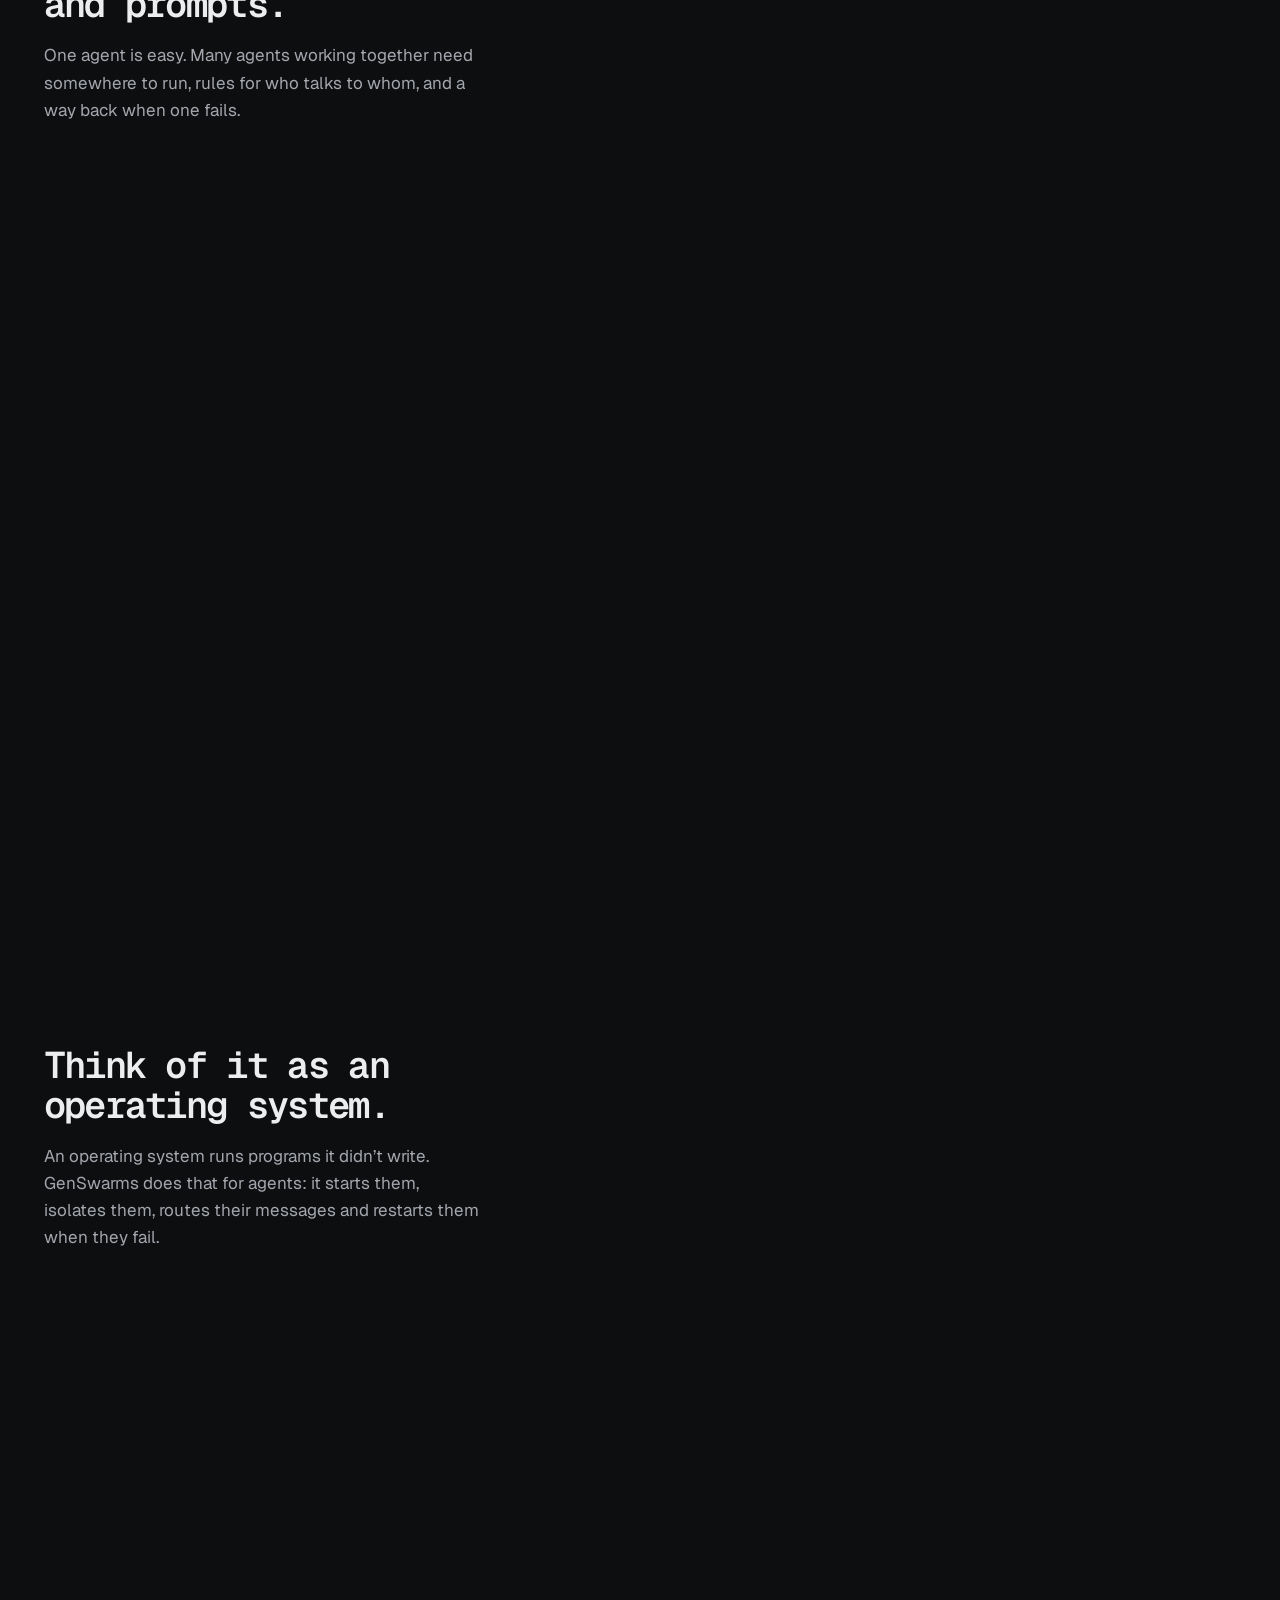
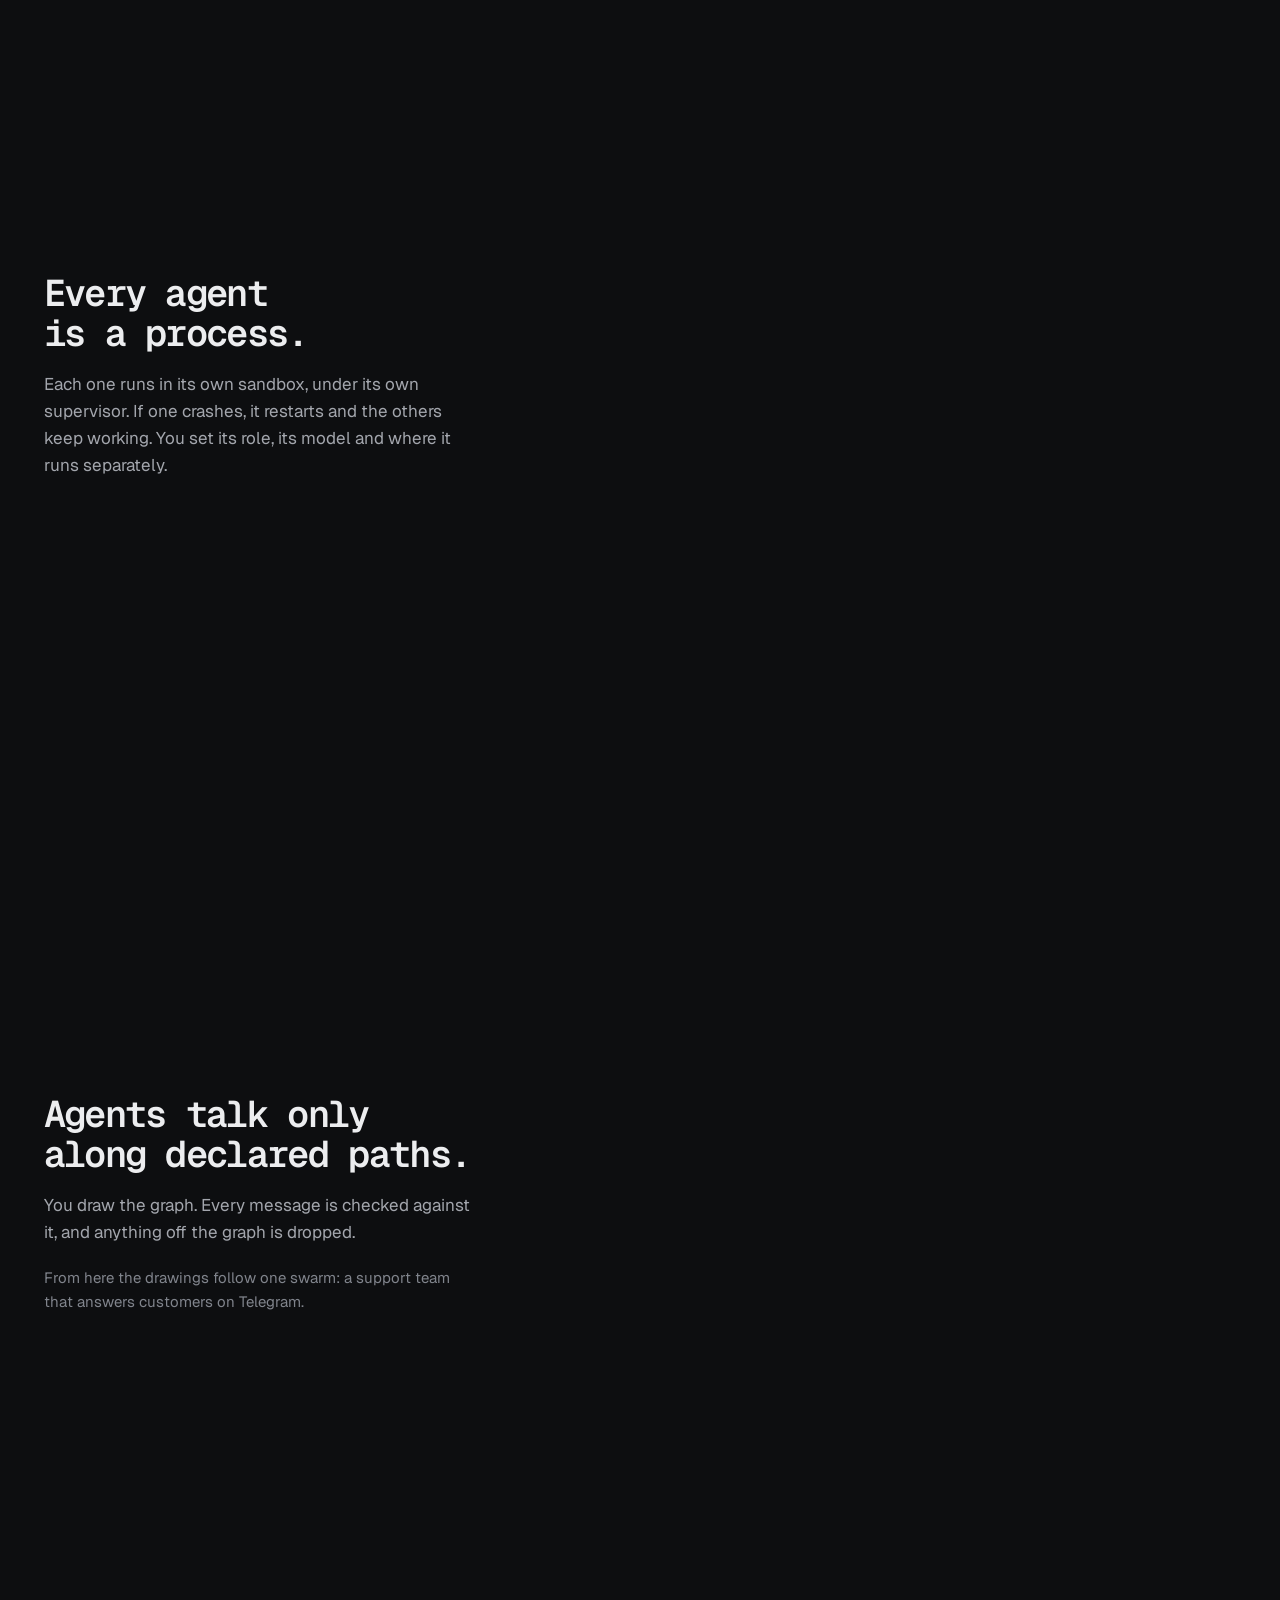
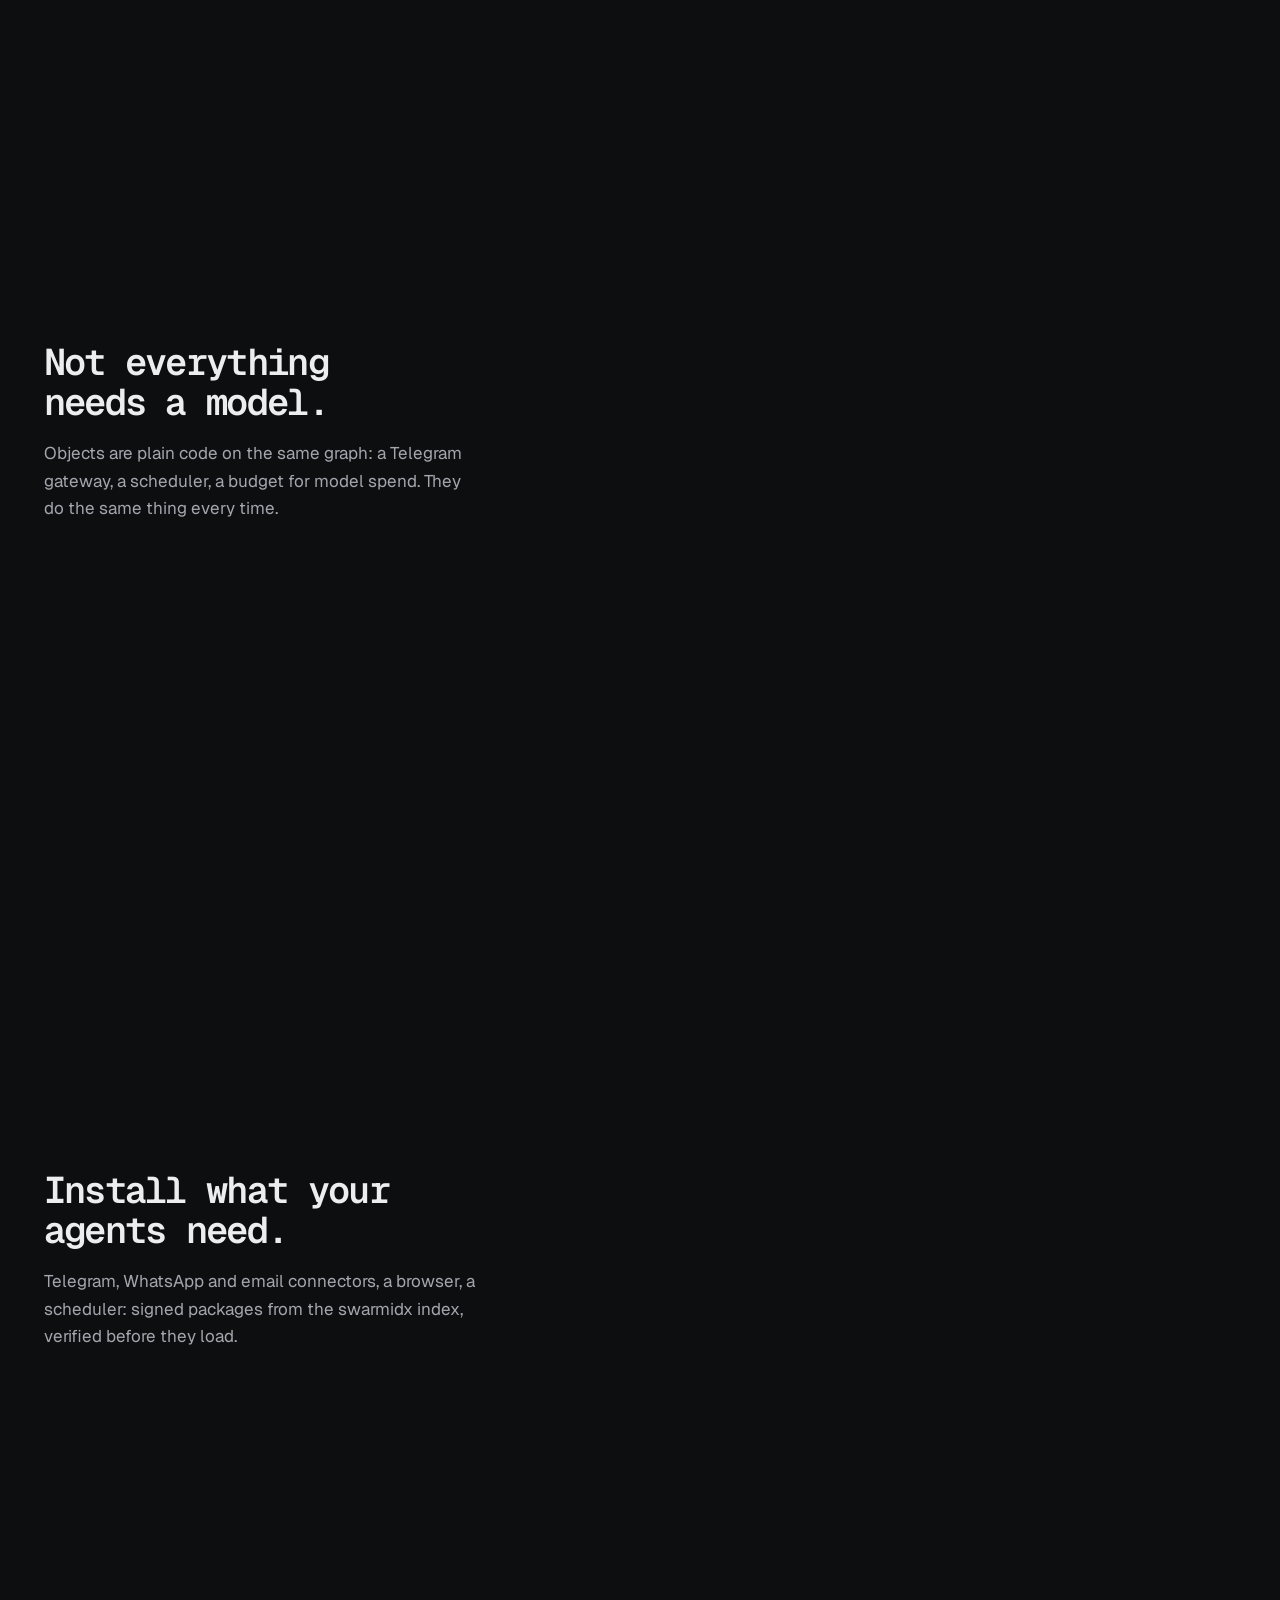
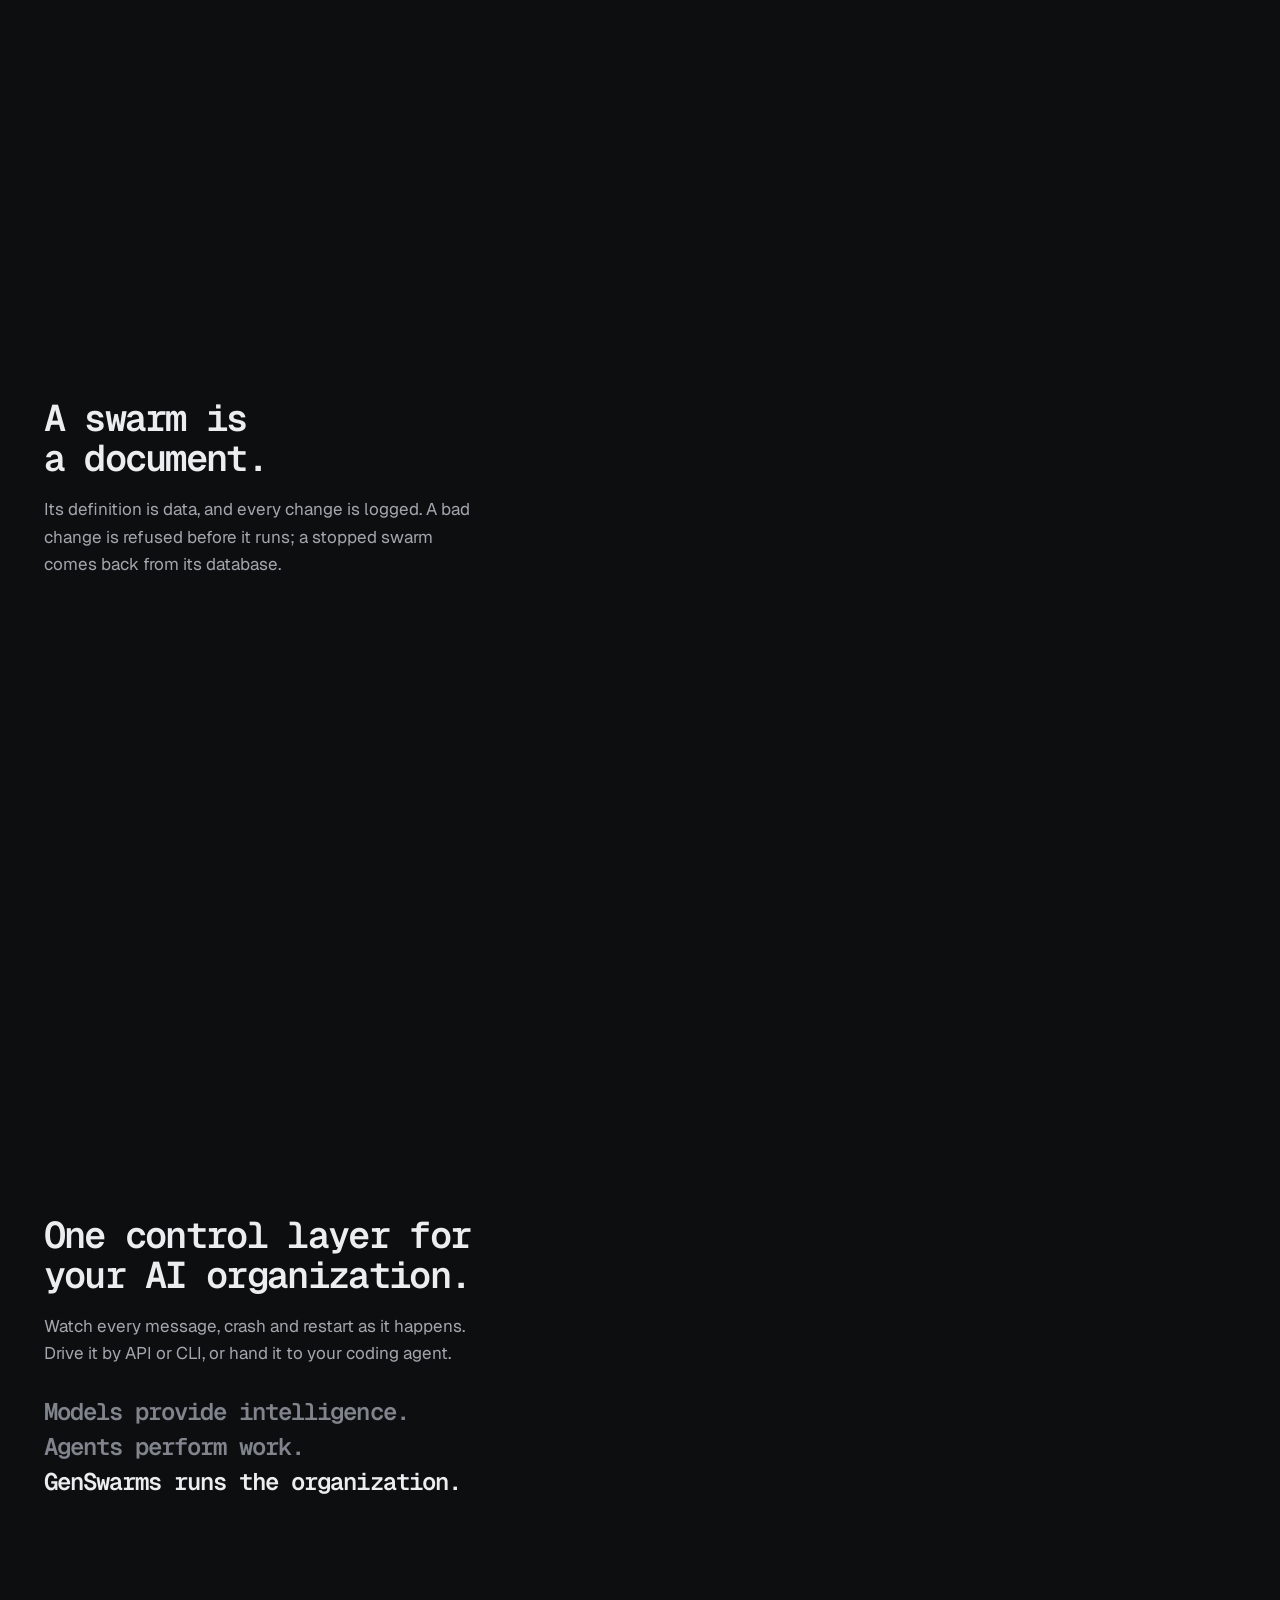
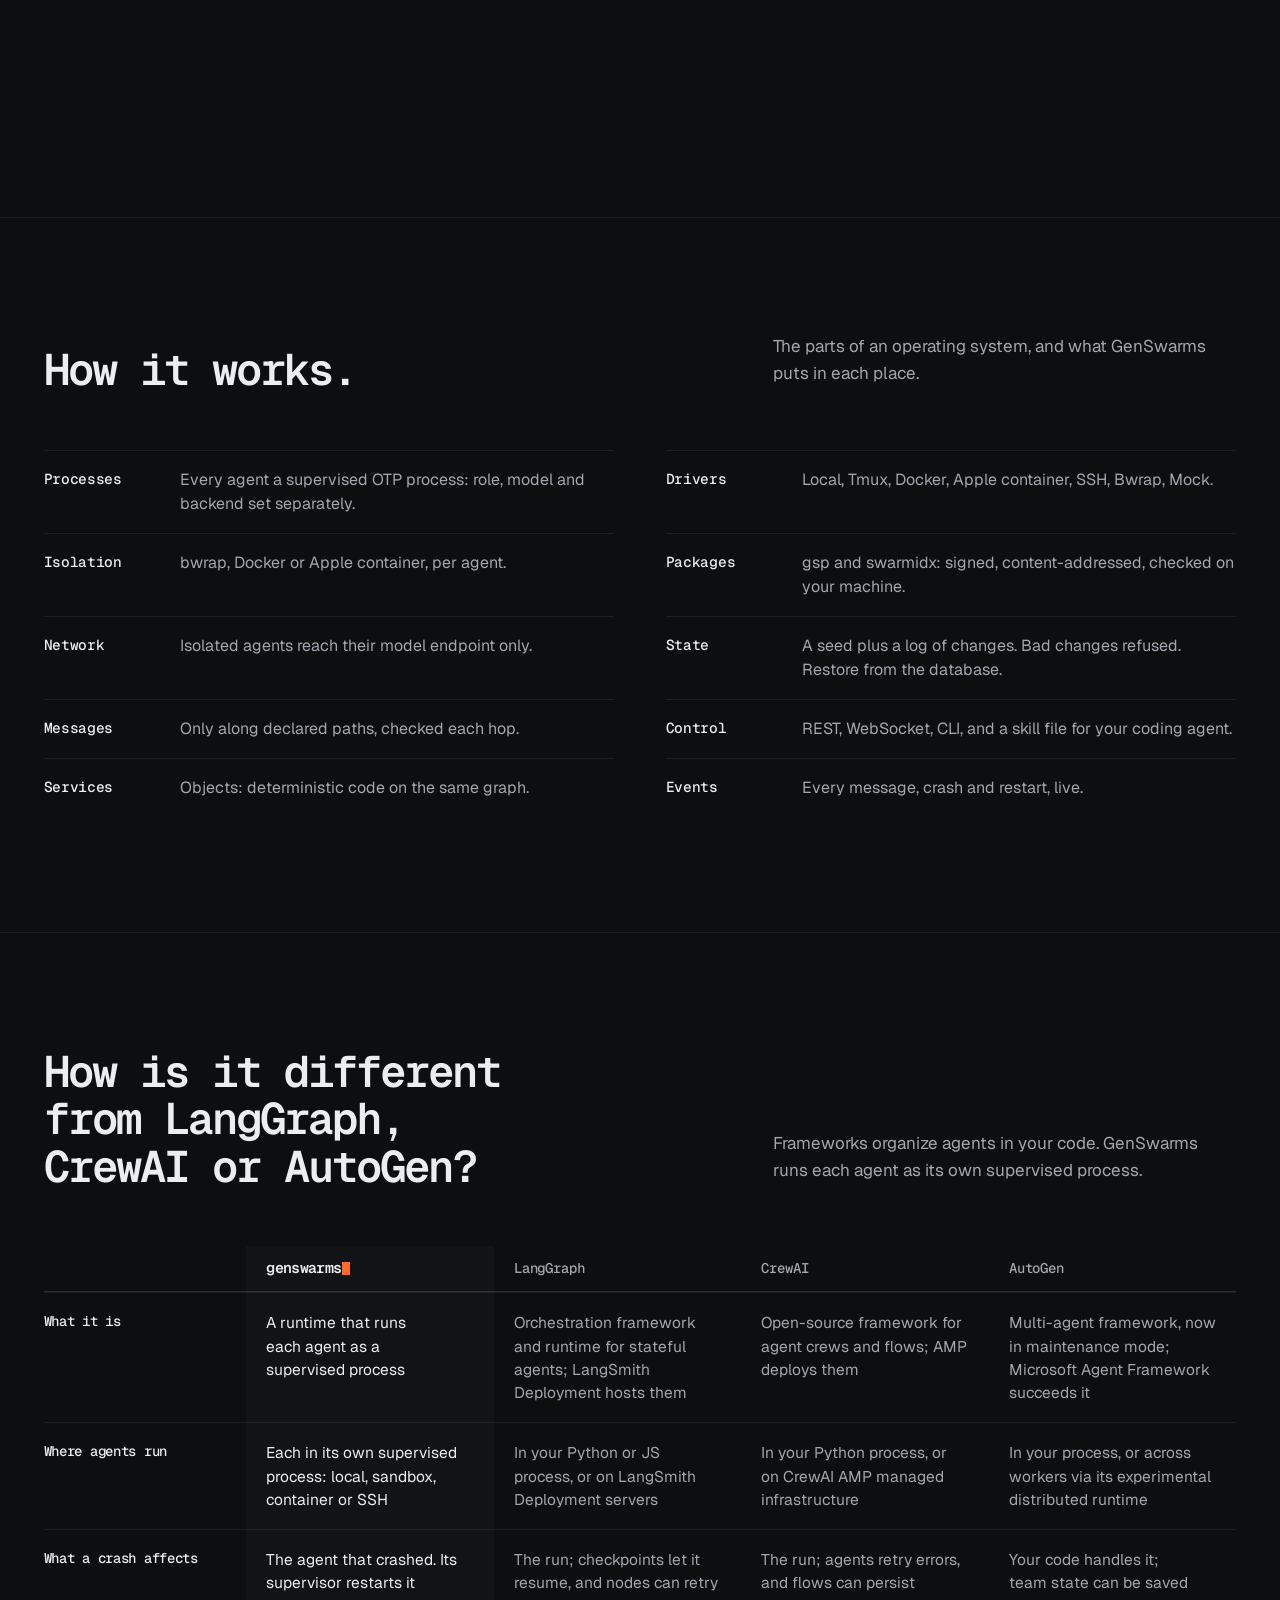
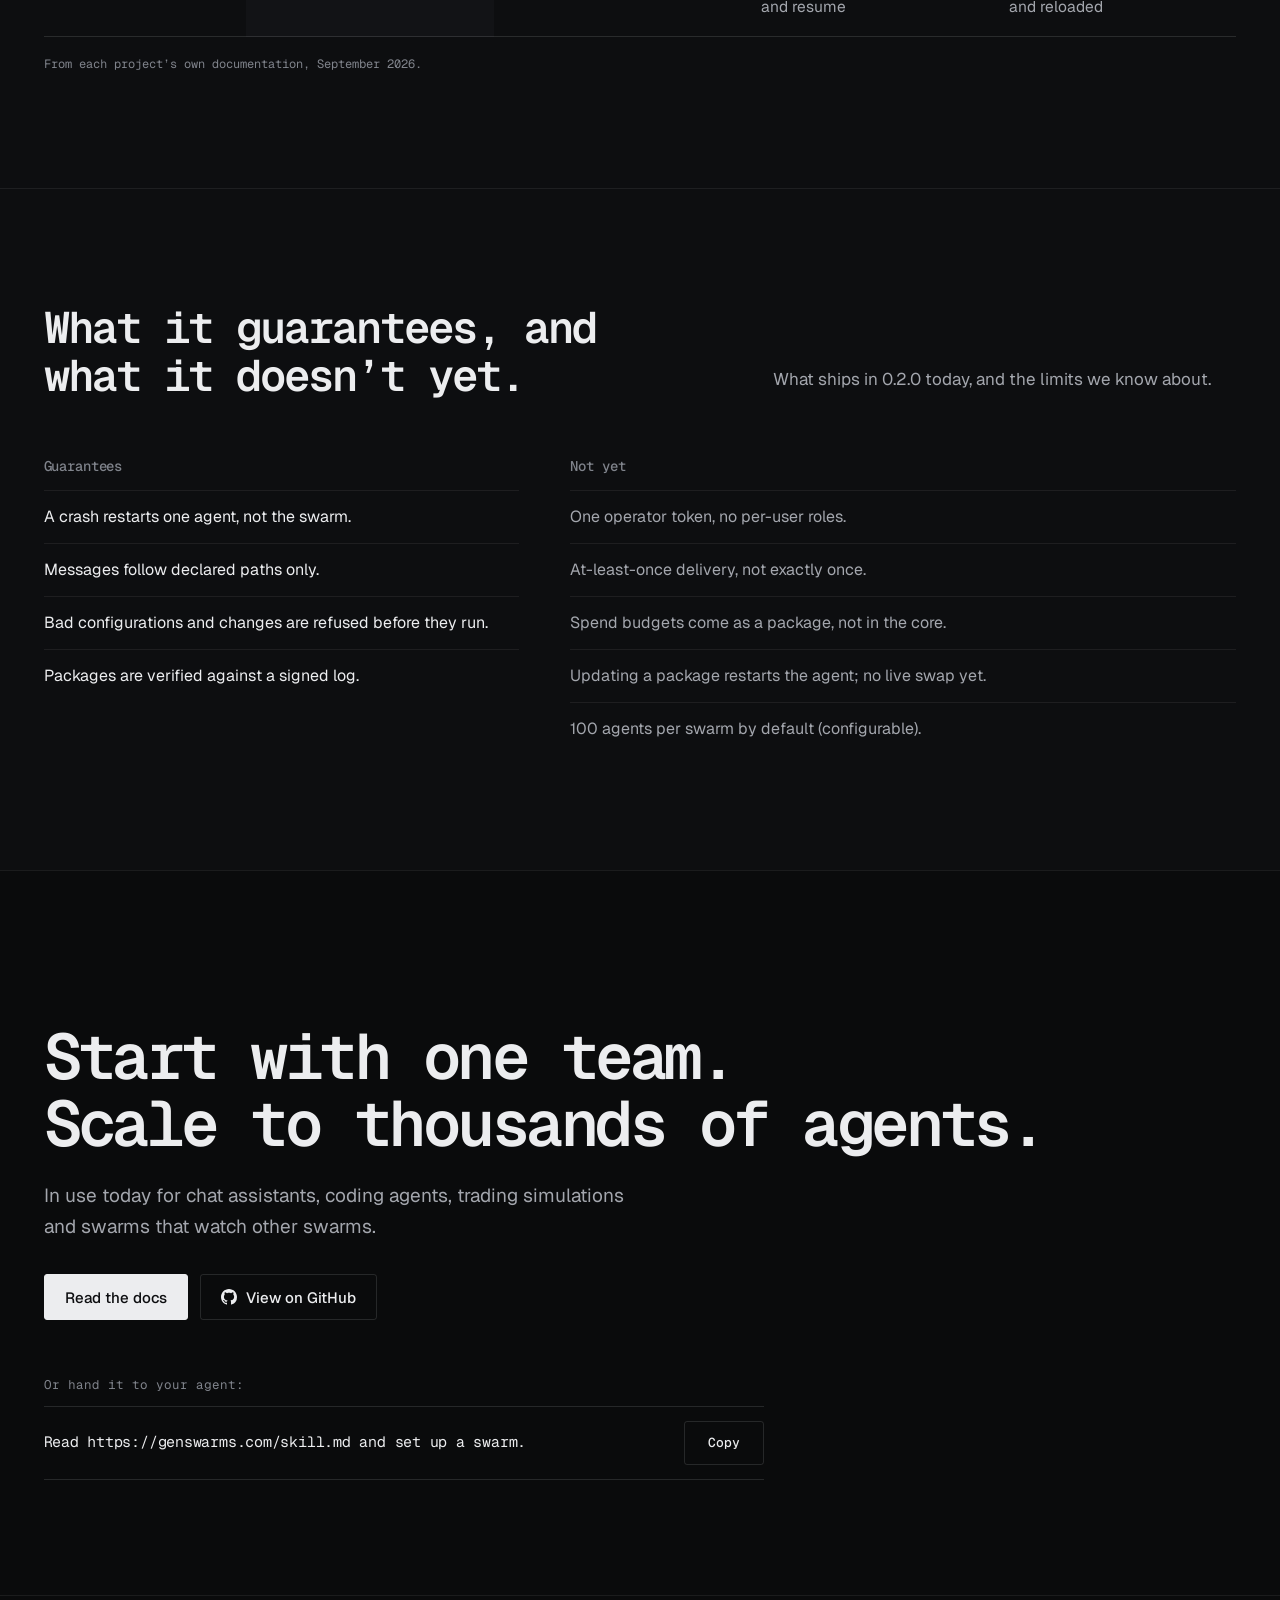
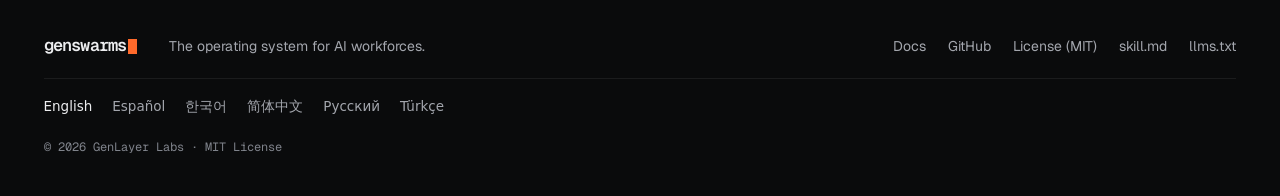
==== commit ce564054: "site: search-engine verification, IndexNow key, language hints - Ownership tags on the home page for" ====
--- a/website/index.html
+++ b/website/index.html
@@ -21,6 +21,7 @@
 <meta property="og:url" content="https://genswarms.com/"><meta property="og:image" content="https://genswarms.com/og-image.png">
 <meta property="og:image:width" content="1200"><meta property="og:image:height" content="630"><meta property="og:image:alt" content="GenSwarms: the operating system for AI workforces">
 <meta name="twitter:card" content="summary_large_image">
+<meta name="google-site-verification" content="CJFNLAV8IRvef7Kscm938Wf155OZRpV4ZgTFHwU_Y54"><meta name="msvalidate.01" content="C324D5BD33F0F9834F2E293190961E7F"><meta name="yandex-verification" content="1ebc073be9023f14"><meta name="naver-site-verification" content="348ffab166ec7c43083ebaa3eeae4b64885a6cc0">
 <link rel="icon" href="/favicon.svg" type="image/svg+xml"><link rel="icon" href="/favicon-32.png" sizes="32x32"><link rel="apple-touch-icon" href="/apple-touch-icon.png">
 <script type="application/ld+json">{"@context":"https://schema.org","@type":"SoftwareApplication","name":"GenSwarms","applicationCategory":"DeveloperApplication","operatingSystem":"Linux, macOS","softwareVersion":"0.2.0","license":"https://opensource.org/licenses/MIT","url":"https://genswarms.com/","codeRepository":"https://github.com/genlayerlabs/genswarms","description":"The operating system for AI workforces: runs AI agents as separate, supervised processes on declared message paths, with a REST + WebSocket API and a live event stream.","inLanguage":"en","offers":{"@type":"Offer","price":"0","priceCurrency":"USD"},"author":{"@type":"Organization","name":"GenLayer Labs"}}</script>
 <link rel="preconnect" href="https://fonts.googleapis.com">
